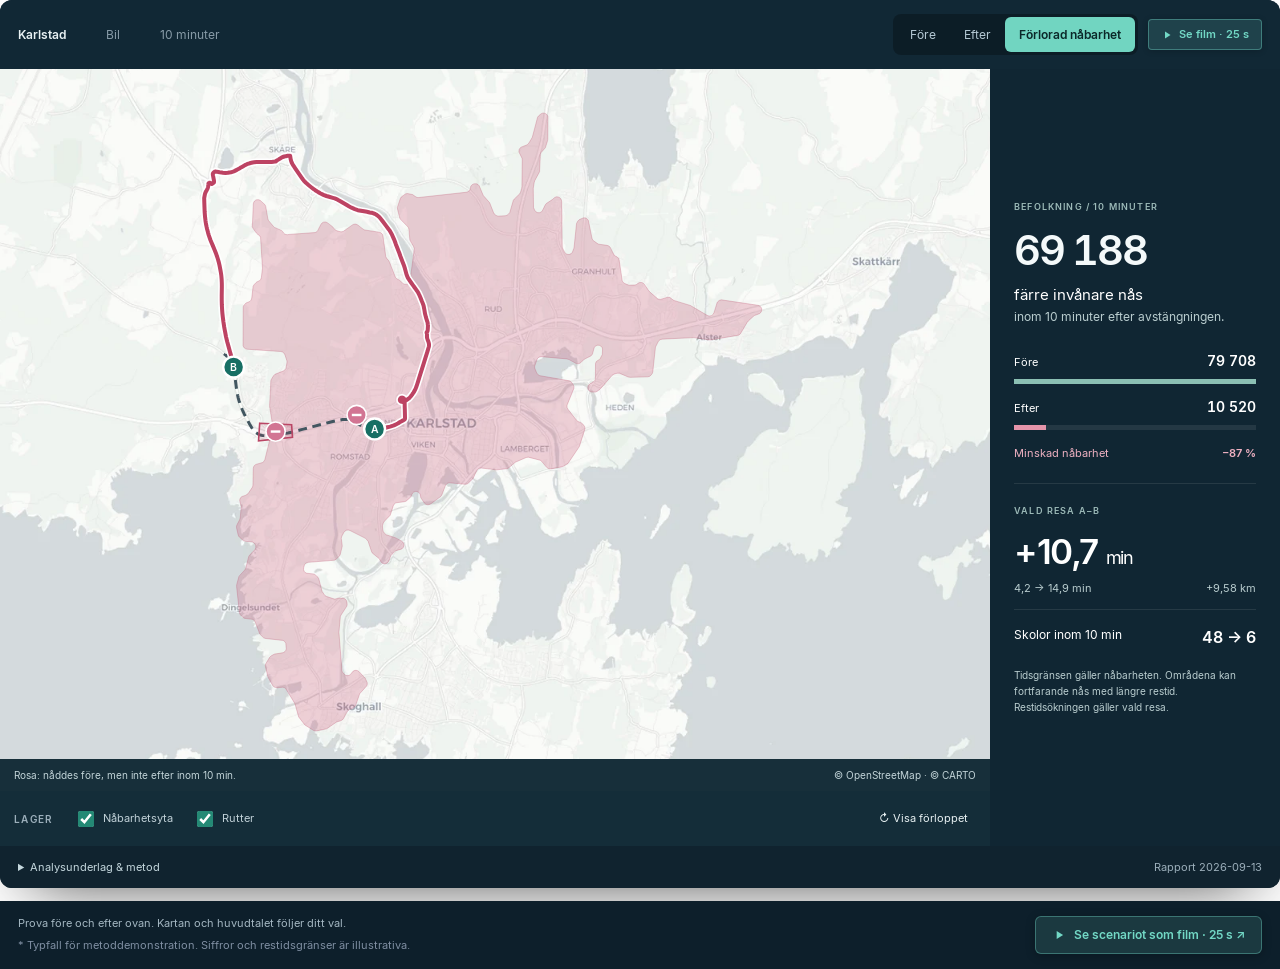
==== crisis.html @ 6694e915 "feat: publish interactive premium site" ====
<!doctype html><html lang="sv"><head><meta charset="utf-8"><meta name="viewport" content="width=device-width,initial-scale=1"><meta name="robots" content="noindex"><title>Karlstad – jämför före och efter</title><link rel="stylesheet" href="style.css"><link rel="stylesheet" href="dark.css"><style>body{margin:0;padding:0;background:transparent}.analysis{box-shadow:0 20px 45px -12px rgba(0,0,0,0.45);border:1px solid rgba(255,255,255,0.08);border-radius:16px;overflow:hidden}.analysis-toolbar{background:#112835;border-bottom:1px solid rgba(255,255,255,0.06)}.film-btn-toolbar{display:inline-flex;align-items:center;gap:6px;background:rgba(114,216,197,.15);border:1px solid rgba(114,216,197,.4);color:#72d8c5;padding:6px 12px;border-radius:4px;font-size:11px;font-weight:600;cursor:pointer;transition:all .2s ease;box-shadow:0 1px 6px rgba(0,0,0,0.2)}.film-btn-toolbar:hover{background:#72d8c5;color:#0b2829;transform:translateY(-1px)}.case-footer{padding:14px 18px;display:flex;justify-content:space-between;align-items:center;flex-wrap:wrap;gap:12px;background:#0d1f2b}.film-action-btn{display:inline-flex;align-items:center;gap:8px;background:rgba(114,216,197,.14);border:1px solid rgba(114,216,197,.38);color:#72d8c5;padding:8px 16px;border-radius:6px;font-size:12px;font-weight:600;cursor:pointer;transition:all .2s ease;box-shadow:0 2px 10px rgba(0,0,0,0.25)}.film-action-btn:hover{background:#72d8c5;color:#0b2829;transform:translateY(-1px)}.disclaimer-note{font-size:11px;color:#94a3b8;opacity:0.85;display:block;margin-top:4px}#film-dialog{width:calc(100% - 20px);max-width:960px;border-radius:10px;padding:20px;border:1px solid rgba(255,255,255,0.15);background:#0d1f2b}.film-header{display:flex;align-items:center;justify-content:space-between;margin-bottom:12px;gap:10px}.film-tabs{display:flex;gap:8px}.film-tab{padding:6px 12px;background:rgba(255,255,255,0.08);border:1px solid rgba(255,255,255,0.12);color:#94a3b8;border-radius:4px;cursor:pointer;font-size:12px;font-weight:600;transition:all .15s ease}.film-tab.active{background:#72d8c5;color:#0b2829;border-color:#72d8c5}@media(max-width:700px){.case-footer p{max-width:none}}</style></head><body><div class="analysis" data-state="diff"><div class="analysis-toolbar"><span class="context"><b>Karlstad</b><span>Bil</span><span>10 minuter</span></span><div style="display:flex;align-items:center;gap:10px;flex-wrap:wrap"><div class="states" role="group" aria-label="Välj scenario"><button data-state="baseline" aria-pressed="false">Före</button><button data-state="crisis" aria-pressed="false">Efter</button><button data-state="diff" aria-pressed="true">Förlorad nåbarhet</button></div><button type="button" class="film-btn-toolbar" id="film-open-toolbar" aria-label="Se scenariot som film"><svg width="12" height="12" viewBox="0 0 24 24" fill="currentColor"><path d="M8 5v14l11-7z"/></svg><span>Se film · 25 s</span></button></div></div>
<div class="analysis-body"><div class="map-column"><div class="map" id="map-container"><svg xmlns="http://www.w3.org/2000/svg" viewBox="170 130 1120 860" role="img" aria-labelledby="maptitle"><title id="maptitle">Karlstad: nåbarhet och omledning vid två avstängningar</title><image href="[data-uri]" x="0" y="0" width="1920" height="1080"/><g class="area area-baseline" fill-rule="evenodd"><path d="M-315.58,601.57 L-316.32,601.19 L-316.71,600.46 L-316.61,599.64 L-316.06,599.01 L-306.23,595.48 L-305.67,595.14 L-305.43,594.86 L-298.61,584.56 L-297.50,576.89 L-297.30,576.34 L-296.89,575.92 L-296.34,575.71 L-268.67,571.26 L-267.91,570.92 L-267.59,570.51 L-267.43,569.95 L-265.20,547.42 L-265.03,546.88 L-264.67,546.46 L-264.18,546.21 L-256.08,543.99 L-247.77,536.39 L-247.45,535.98 L-244.23,526.68 L-244.15,526.15 L-246.35,514.36 L-246.60,513.92 L-254.03,504.82 L-254.61,504.53 L-264.98,501.77 L-265.68,501.33 L-265.95,500.85 L-266.01,500.30 L-265.70,496.72 L-265.55,496.21 L-265.22,495.79 L-264.77,495.52 L-263.98,495.49 L-263.50,495.71 L-262.65,496.37 L-261.88,496.41 L-261.34,496.17 L-257.55,493.56 L-257.05,493.34 L-256.50,493.34 L-255.99,493.55 L-250.72,497.11 L-250.25,497.33 L-239.11,498.40 L-238.56,498.57 L-237.98,499.19 L-232.27,511.17 L-231.80,511.57 L-227.33,514.17 L-226.70,514.24 L-214.88,513.21 L-214.17,512.74 L-211.15,509.24 L-210.84,508.70 L-210.76,508.36 L-206.35,467.77 L-201.98,455.47 L-201.66,455.09 L-198.13,452.13 L-197.65,451.44 L-190.98,433.03 L-190.70,432.56 L-190.25,432.23 L-189.72,432.11 L-189.17,432.20 L-188.71,432.50 L-188.40,432.95 L-185.88,444.85 L-185.97,445.37 L-188.65,452.62 L-188.75,453.28 L-187.45,496.51 L-187.32,497.10 L-186.79,497.71 L-186.22,497.92 L-176.18,499.62 L-175.69,499.80 L-164.52,509.66 L-164.02,509.96 L-163.45,510.05 L-138.93,509.37 L-138.46,509.53 L-126.30,516.31 L-125.63,516.36 L-113.88,514.71 L-113.24,514.49 L-99.20,506.30 L-98.72,505.89 L-98.46,505.31 L-94.67,489.26 L-94.23,488.69 L-88.39,484.29 L-87.83,484.16 L-38.37,482.50 L-37.57,482.26 L-35.90,480.59 L-35.68,480.09 L-34.91,477.22 L-34.88,476.51 L-37.37,470.86 L-37.70,470.38 L-38.12,470.10 L-38.68,469.98 L-62.48,469.08 L-62.98,468.96 L-63.40,468.68 L-68.57,463.60 L-68.86,463.18 L-72.84,446.93 L-73.20,446.22 L-74.79,444.34 L-75.05,444.09 L-75.57,443.84 L-76.14,443.82 L-76.74,444.07 L-78.41,445.21 L-78.88,445.70 L-83.59,460.42 L-84.03,461.07 L-88.29,464.56 L-99.72,467.25 L-100.29,467.26 L-100.81,467.04 L-101.33,466.38 L-109.48,444.49 L-109.87,443.88 L-113.14,440.58 L-113.72,440.20 L-155.58,435.35 L-176.25,430.50 L-177.01,430.69 L-178.94,432.34 L-179.39,432.61 L-180.17,432.65 L-180.65,432.44 L-186.69,428.20 L-186.97,427.77 L-187.08,427.26 L-186.89,426.51 L-186.32,425.98 L-179.61,422.58 L-179.17,422.25 L-178.87,421.77 L-176.55,416.22 L-165.50,403.17 L-164.80,402.73 L-164.24,402.69 L-163.71,402.88 L-163.17,403.51 L-158.29,414.69 L-157.98,415.17 L-157.51,415.49 L-151.83,418.04 L-150.99,418.17 L-113.72,413.87 L-113.14,413.49 L-109.66,409.88 L-107.17,402.59 L-106.93,402.15 L-103.71,399.37 L-103.20,399.10 L-102.63,399.05 L-101.86,399.41 L-99.16,401.93 L-98.84,402.37 L-95.60,415.69 L-95.35,416.24 L-94.90,416.65 L-88.26,420.66 L-62.84,423.67 L-54.56,427.00 L-54.14,427.46 L-51.09,432.90 L-50.70,433.36 L-49.96,433.66 L-49.12,433.47 L-38.36,427.67 L-37.59,427.51 L-37.08,427.65 L-36.51,428.18 L-30.74,437.87 L-30.33,438.20 L-25.54,440.93 L-25.09,441.35 L-22.81,446.90 L-22.71,447.36 L-21.81,469.60 L-21.66,470.21 L-21.48,470.51 L-12.87,481.92 L-12.43,482.33 L-11.87,482.52 L-0.34,484.29 L0.47,484.72 L5.74,490.43 L10.81,504.50 L11.13,505.03 L24.92,515.02 L25.67,515.30 L62.70,511.65 L63.51,511.82 L68.16,515.80 L68.50,516.23 L72.95,531.95 L73.29,532.41 L75.37,534.36 L75.85,534.67 L76.35,534.77 L102.90,530.06 L123.61,522.24 L124.38,522.18 L125.77,522.84 L126.32,522.83 L126.81,522.61 L127.23,522.16 L132.58,513.58 L136.22,482.99 L136.19,482.40 L135.78,481.74 L129.57,477.83 L129.25,477.40 L129.13,476.87 L129.21,476.34 L129.48,475.88 L129.91,475.56 L136.80,472.21 L150.89,458.52 L151.61,458.16 L152.14,458.16 L152.64,458.37 L158.84,462.62 L163.06,470.23 L163.46,470.56 L163.96,470.72 L164.47,470.69 L164.94,470.47 L165.45,469.80 L176.86,440.79 L177.17,440.32 L181.18,436.28 L181.68,435.96 L201.89,432.90 L202.38,432.59 L202.61,432.30 L203.89,430.20 L204.28,423.99 L204.09,423.45 L203.45,422.91 L202.83,422.79 L189.90,422.83 L189.19,422.46 L185.54,418.92 L184.71,418.69 L182.22,418.67 L181.75,418.48 L181.23,417.92 L181.09,417.43 L177.57,380.23 L177.26,379.42 L176.61,378.97 L175.82,378.95 L175.34,379.19 L174.99,379.59 L173.13,384.86 L173.03,385.43 L173.03,393.09 L172.93,393.63 L172.62,394.08 L171.91,394.46 L168.91,394.49 L168.32,394.60 L167.82,394.93 L164.68,398.01 L164.15,398.34 L151.39,399.65 L150.61,399.95 L150.13,400.64 L145.28,414.45 L140.24,420.31 L139.54,420.75 L138.71,420.70 L138.05,420.20 L133.54,413.77 L133.35,413.35 L129.13,377.81 L128.86,377.06 L126.78,373.89 L126.16,373.34 L113.81,370.26 L101.71,373.05 L101.24,373.41 L100.94,374.01 L96.13,391.53 L95.76,392.16 L88.92,396.87 L88.39,397.09 L76.36,396.95 L75.81,396.83 L69.11,392.00 L68.63,391.38 L66.00,377.40 L68.56,363.63 L68.74,363.17 L69.05,362.80 L76.87,356.41 L77.35,355.75 L77.39,354.94 L76.17,349.17 L75.94,348.62 L75.56,348.25 L74.74,348.00 L13.21,347.21 L12.66,347.09 L-3.32,335.64 L-3.66,335.30 L-3.85,334.86 L-8.02,319.10 L-8.31,318.67 L-12.41,314.31 L-13.00,314.06 L-16.91,313.26 L-17.43,313.04 L-17.82,312.63 L-22.91,298.52 L-30.84,290.08 L-31.10,289.69 L-35.10,273.49 L-35.48,272.75 L-37.58,270.43 L-38.39,270.14 L-87.76,266.70 L-88.24,266.58 L-88.64,266.30 L-92.53,262.47 L-92.83,262.04 L-96.82,245.16 L-100.10,241.02 L-100.59,240.62 L-101.13,240.46 L-102.00,240.68 L-105.65,242.85 L-106.11,243.25 L-112.53,256.64 L-112.84,257.06 L-113.28,257.34 L-113.79,257.43 L-114.30,257.33 L-114.91,256.86 L-129.95,236.10 L-130.40,235.80 L-144.81,229.34 L-145.26,229.01 L-145.55,228.53 L-145.58,227.69 L-145.32,227.19 L-141.16,223.78 L-127.31,220.74 L-126.51,220.98 L-126.12,221.37 L-125.92,221.89 L-125.26,225.43 L-124.94,225.91 L-124.18,226.28 L-103.77,225.05 L-102.99,224.79 L-102.10,223.91 L-101.31,223.75 L-100.79,223.90 L-100.37,224.24 L-100.11,224.72 L-99.86,225.83 L-99.52,226.25 L-99.05,226.50 L-82.39,228.37 L-81.92,228.63 L-81.47,229.30 L-79.48,235.76 L-79.06,236.24 L-76.11,238.53 L-75.37,238.84 L-25.45,235.92 L-24.68,236.31 L-19.50,241.40 L-19.22,241.80 L-15.02,257.42 L-14.71,258.03 L-14.44,258.29 L-13.19,259.19 L-12.66,259.33 L-12.11,259.24 L-11.59,258.91 L-5.73,253.33 L-5.48,252.80 L-3.70,245.87 L-3.41,245.46 L-0.32,242.42 L0.48,242.04 L17.43,243.56 L18.06,243.94 L22.59,248.63 L23.07,248.98 L23.58,249.10 L24.81,248.80 L25.35,248.89 L25.82,249.17 L26.51,250.35 L27.11,250.82 L37.41,252.99 L37.87,253.32 L38.23,254.09 L41.29,277.66 L41.15,278.47 L38.29,284.09 L37.73,284.67 L13.55,292.28 L12.82,292.76 L12.54,293.31 L9.98,302.30 L9.92,302.91 L10.11,303.48 L12.51,307.77 L13.11,308.20 L13.66,308.28 L49.57,307.78 L49.93,307.73 L50.46,307.49 L50.84,307.06 L50.98,306.72 L56.19,289.63 L56.46,289.14 L62.96,283.91 L63.44,283.67 L77.08,282.44 L77.90,282.12 L78.38,281.38 L82.70,266.79 L83.10,266.34 L91.51,260.19 L91.94,259.73 L97.06,245.11 L100.54,241.64 L101.24,241.27 L102.02,241.33 L106.00,242.88 L106.62,243.36 L113.40,252.75 L113.67,253.58 L108.34,277.45 L108.04,277.89 L107.59,278.19 L102.63,279.20 L102.19,279.49 L101.89,279.91 L101.76,280.49 L101.15,291.93 L98.46,297.49 L98.44,322.07 L98.52,322.64 L100.87,330.93 L101.30,331.64 L101.99,331.98 L113.34,331.87 L114.04,331.49 L116.23,328.22 L116.84,327.71 L126.44,325.59 L136.06,327.71 L136.66,328.19 L138.82,331.23 L139.56,331.59 L164.79,330.32 L165.39,330.17 L165.83,329.84 L172.24,318.53 L173.92,285.24 L173.83,284.60 L173.31,283.95 L172.72,283.71 L167.12,282.69 L166.67,282.53 L164.79,280.41 L164.52,280.16 L164.00,279.90 L153.82,279.66 L152.74,279.96 L152.17,279.98 L151.64,279.76 L150.93,278.96 L150.42,278.70 L144.84,278.28 L144.30,278.13 L143.86,277.78 L143.60,277.28 L143.55,276.72 L143.74,276.18 L148.01,271.41 L148.46,271.08 L158.56,266.44 L180.76,260.94 L201.28,259.02 L202.08,259.19 L202.65,259.79 L206.80,268.08 L207.24,268.63 L217.32,273.23 L227.16,273.92 L227.70,273.72 L227.99,273.49 L231.44,270.17 L232.16,269.93 L235.01,269.78 L235.70,269.36 L236.06,268.56 L238.24,253.03 L236.96,234.92 L236.51,234.20 L230.17,228.26 L221.91,215.10 L221.71,214.57 L218.88,195.80 L218.55,195.28 L215.25,191.69 L214.81,191.35 L214.29,191.20 L202.72,189.75 L202.23,189.47 L201.90,189.02 L199.88,184.68 L199.34,184.04 L198.80,183.83 L190.37,182.16 L189.78,182.15 L189.29,182.35 L186.80,184.67 L186.33,184.96 L185.79,185.05 L181.46,184.89 L180.87,184.97 L180.24,185.43 L179.95,186.23 L177.09,219.07 L176.93,219.60 L176.59,220.02 L176.11,220.28 L175.57,220.34 L151.87,218.07 L151.36,217.78 L146.93,213.79 L146.62,213.39 L143.76,203.94 L143.70,203.45 L146.19,193.01 L159.43,169.87 L160.02,169.32 L179.63,159.44 L180.01,159.01 L182.64,154.69 L182.85,154.15 L182.84,153.63 L182.62,153.10 L172.63,137.60 L169.27,119.95 L168.87,119.15 L165.09,115.06 L164.40,114.62 L163.89,114.58 L163.34,114.74 L158.61,117.17 L158.13,117.81 L152.07,132.92 L151.71,133.30 L150.99,133.56 L150.47,133.50 L149.95,133.24 L149.62,132.85 L149.44,132.38 L144.71,104.19 L139.76,94.59 L139.38,94.11 L138.90,93.85 L138.35,93.79 L137.76,93.98 L135.26,95.36 L134.67,95.93 L129.75,110.16 L129.40,110.70 L126.94,113.13 L126.27,113.49 L125.75,113.51 L110.29,111.12 L98.83,105.51 L98.41,105.20 L98.14,104.75 L98.05,104.23 L98.16,103.72 L98.46,103.28 L98.89,102.98 L113.40,96.65 L113.87,96.34 L118.83,89.27 L120.31,79.56 L117.99,46.18 L111.18,34.76 L105.91,30.85 L105.55,30.44 L105.35,29.66 L105.62,28.90 L106.02,28.53 L113.45,24.00 L114.02,23.40 L118.83,14.66 L120.31,4.94 L116.40,-99.20 L116.17,-99.96 L114.26,-102.06 L113.50,-102.52 L101.55,-102.89 L101.08,-102.98 L88.54,-110.44 L76.30,-112.23 L75.55,-112.18 L68.34,-109.98 L67.88,-109.61 L63.72,-104.82 L63.11,-104.41 L62.63,-104.34 L51.20,-104.70 L50.70,-104.81 L50.27,-105.10 L45.90,-109.41 L45.61,-109.83 L41.47,-126.46 L38.46,-129.90 L37.98,-130.27 L37.38,-130.42 L0.28,-132.46 L-0.27,-132.28 L-4.54,-129.96 L-5.03,-129.55 L-9.62,-120.38 L-10.12,-119.82 L-10.85,-119.60 L-23.63,-119.42 L-25.06,-118.99 L-25.62,-119.06 L-26.10,-119.35 L-26.44,-119.80 L-31.68,-131.40 L-32.04,-131.77 L-37.24,-135.75 L-37.74,-136.50 L-39.03,-165.43 L-39.34,-166.31 L-39.78,-166.68 L-40.41,-166.84 L-63.98,-168.32 L-64.48,-168.57 L-64.95,-169.24 L-64.96,-170.06 L-64.71,-170.55 L-64.03,-171.01 L-62.77,-171.23 L-53.99,-174.88 L-53.52,-175.17 L-53.11,-175.85 L-50.69,-183.97 L-50.10,-184.55 L-49.28,-184.69 L-33.04,-179.03 L-32.61,-178.63 L-25.54,-168.28 L-24.93,-167.76 L-24.39,-167.62 L-13.61,-166.81 L-13.04,-166.87 L-12.40,-167.28 L-12.11,-167.78 L-6.61,-182.92 L-0.22,-193.70 L0.51,-194.12 L1.08,-194.13 L11.19,-192.11 L11.93,-191.70 L25.11,-177.81 L25.85,-177.56 L29.23,-178.00 L29.96,-177.76 L30.32,-177.39 L35.56,-169.76 L35.95,-169.35 L50.64,-162.68 L56.40,-156.67 L56.76,-155.95 L59.95,-138.07 L60.36,-137.52 L62.52,-135.64 L63.01,-135.46 L63.53,-135.48 L64.27,-135.91 L72.20,-144.01 L72.63,-144.82 L71.88,-161.46 L68.96,-168.74 L68.87,-169.50 L69.05,-169.98 L75.33,-180.60 L75.70,-181.01 L76.47,-181.29 L77.01,-181.21 L80.63,-179.89 L81.27,-179.42 L86.96,-167.92 L87.31,-167.45 L87.75,-167.18 L88.32,-167.08 L99.89,-167.22 L100.51,-167.53 L102.03,-168.76 L102.52,-169.47 L102.53,-170.33 L101.31,-174.73 L101.04,-175.29 L94.84,-180.64 L94.42,-181.26 L91.68,-200.18 L85.82,-217.85 L85.79,-218.66 L86.03,-219.14 L86.68,-219.61 L113.95,-229.15 L118.52,-229.77 L119.06,-229.74 L119.74,-229.33 L122.33,-226.51 L122.84,-226.13 L123.38,-226.01 L123.93,-226.12 L125.28,-226.86 L125.81,-226.87 L126.31,-226.67 L126.70,-226.31 L126.92,-225.83 L128.46,-219.59 L128.68,-219.08 L152.28,-194.68 L152.65,-193.97 L152.47,-169.39 L146.21,-154.97 L143.04,-136.65 L136.22,-125.57 L136.13,-124.95 L136.55,-115.70 L136.68,-115.12 L136.99,-114.69 L137.49,-114.37 L151.16,-108.92 L151.71,-108.80 L152.25,-108.89 L164.09,-112.99 L164.59,-113.07 L201.68,-111.82 L202.41,-111.58 L207.72,-106.39 L208.01,-105.97 L211.93,-89.52 L212.26,-88.83 L214.50,-86.08 L215.19,-85.76 L215.77,-85.78 L226.75,-88.25 L227.30,-88.26 L228.03,-87.88 L233.49,-82.50 L233.78,-82.09 L236.91,-69.70 L237.25,-45.00 L238.94,-41.20 L239.30,-40.69 L239.78,-40.40 L240.60,-40.37 L241.29,-40.81 L243.62,-45.00 L245.64,-59.05 L252.32,-69.73 L252.73,-70.04 L262.47,-74.90 L262.97,-75.62 L264.67,-80.67 L264.95,-81.16 L265.40,-81.49 L265.94,-81.62 L266.75,-81.40 L269.61,-78.58 L269.82,-78.01 L274.36,-44.89 L274.12,4.47 L274.19,5.02 L275.35,9.37 L275.56,9.85 L283.48,18.06 L283.75,18.46 L286.52,29.35 L286.37,30.08 L282.33,38.05 L281.14,54.47 L284.89,65.86 L290.32,71.22 L291.07,71.64 L302.80,74.48 L303.40,74.51 L311.23,71.76 L311.89,71.30 L312.16,70.80 L315.61,60.49 L315.88,60.02 L316.31,59.69 L316.83,59.54 L341.51,57.87 L342.14,57.70 L342.74,57.08 L342.89,56.45 L343.06,51.40 L342.95,50.75 L342.57,50.22 L334.88,42.86 L334.57,42.43 L331.59,29.77 L331.70,4.92 L334.84,-7.53 L335.13,-7.95 L340.73,-13.45 L341.21,-13.76 L341.77,-13.85 L353.20,-13.28 L353.68,-13.44 L354.07,-13.75 L355.59,-16.32 L355.68,-16.84 L356.81,-69.57 L356.72,-70.14 L353.75,-79.19 L348.79,-84.14 L348.44,-84.73 L334.53,-131.27 L331.69,-150.59 L331.38,-151.11 L323.91,-159.55 L323.67,-159.94 L319.71,-176.93 L315.87,-182.00 L301.18,-189.78 L300.82,-190.24 L298.87,-194.28 L296.44,-230.38 L293.38,-242.95 L293.35,-243.49 L293.53,-244.00 L294.13,-244.54 L302.91,-248.78 L303.41,-248.91 L316.47,-247.44 L316.97,-247.29 L317.38,-246.95 L317.70,-246.23 L321.15,-218.92 L324.23,-210.91 L324.73,-210.44 L328.54,-208.12 L353.79,-202.86 L377.82,-208.64 L378.33,-208.66 L378.82,-208.50 L379.36,-207.96 L381.92,-200.49 L381.99,-200.02 L380.37,-191.33 L379.33,-189.28 L378.73,-188.67 L366.98,-185.42 L366.29,-185.03 L361.83,-178.49 L360.09,-169.55 L360.28,-168.87 L369.71,-151.28 L373.99,-134.73 L375.78,-95.16 L376.00,-94.37 L377.98,-90.96 L378.65,-90.53 L379.44,-90.53 L379.91,-90.78 L380.29,-91.25 L382.05,-94.44 L382.25,-95.07 L386.49,-129.25 L386.70,-129.83 L391.34,-134.44 L391.87,-134.77 L404.04,-136.09 L404.71,-136.52 L406.96,-138.98 L407.17,-139.50 L410.79,-156.32 L410.95,-156.74 L416.97,-166.87 L429.55,-174.95 L435.15,-182.71 L435.40,-183.24 L442.15,-206.33 L442.71,-206.91 L446.57,-209.06 L447.21,-209.71 L449.59,-219.16 L448.16,-230.92 L442.02,-242.38 L441.81,-242.69 L441.33,-243.05 L439.80,-243.45 L439.36,-243.75 L438.98,-244.46 L439.06,-245.26 L439.56,-245.88 L459.37,-259.67 L459.70,-260.18 L465.05,-273.48 L465.48,-273.88 L474.57,-279.50 L474.92,-280.01 L477.96,-286.71 L478.51,-287.33 L479.04,-287.51 L479.59,-287.48 L480.09,-287.23 L480.45,-286.80 L480.62,-286.27 L482.24,-270.24 L482.10,-269.48 L481.57,-268.91 L481.09,-268.73 L469.88,-266.77 L469.31,-266.56 L468.91,-266.18 L468.66,-265.34 L468.29,-243.04 L468.17,-242.50 L467.86,-242.06 L465.49,-239.75 L465.04,-239.46 L464.51,-239.36 L458.30,-239.35 L457.60,-238.98 L457.21,-238.29 L456.07,-192.05 L451.05,-176.88 L450.46,-145.34 L450.36,-144.85 L450.10,-144.42 L449.69,-144.12 L439.40,-139.00 L433.81,-138.69 L432.97,-138.39 L432.60,-137.97 L432.42,-137.37 L430.42,-119.22 L430.28,-118.73 L429.75,-118.17 L429.27,-118.00 L419.76,-116.40 L419.22,-116.21 L418.70,-115.67 L418.54,-115.12 L416.96,-102.20 L416.58,-101.59 L414.61,-99.69 L414.36,-99.13 L410.53,-82.66 L410.24,-82.24 L402.30,-74.13 L402.08,-73.61 L398.13,-57.32 L397.85,-56.90 L390.19,-49.25 L389.77,-48.51 L389.12,-20.42 L389.19,-19.83 L398.59,15.40 L398.80,15.88 L403.91,21.24 L404.59,21.66 L419.71,23.12 L420.18,23.25 L420.58,23.54 L426.45,29.78 L439.46,54.53 L446.40,71.05 L448.77,114.98 L448.92,115.59 L449.26,116.03 L449.81,116.33 L466.70,121.63 L467.20,121.92 L467.64,122.66 L472.22,143.52 L472.43,144.04 L473.03,144.56 L491.05,153.45 L491.49,153.80 L491.76,154.30 L491.81,154.86 L489.10,178.88 L490.36,228.07 L490.51,228.74 L491.94,231.86 L492.36,232.24 L492.89,232.42 L493.45,232.37 L493.95,232.11 L496.59,228.84 L496.79,228.53 L496.94,227.88 L498.33,178.89 L495.49,154.79 L495.81,154.02 L496.24,153.67 L503.05,151.72 L503.63,151.42 L504.09,150.68 L505.06,111.41 L505.18,110.89 L505.70,110.27 L506.20,110.07 L506.74,110.08 L507.44,110.46 L507.82,111.17 L511.35,128.90 L511.24,154.10 L513.27,163.63 L520.10,177.84 L520.23,178.40 L520.01,179.21 L518.28,180.99 L517.87,181.67 L513.85,195.08 L513.21,203.45 L515.82,256.25 L515.96,256.83 L516.26,257.25 L517.01,257.63 L529.83,260.15 L530.43,260.16 L531.19,259.73 L541.16,249.77 L541.94,249.54 L544.82,249.57 L545.56,249.99 L555.86,261.39 L559.42,269.94 L559.79,270.49 L560.37,270.83 L568.08,273.36 L568.64,273.45 L576.91,271.48 L577.46,271.23 L577.97,270.55 L580.78,263.29 L581.09,262.80 L581.87,262.41 L631.22,265.59 L631.77,265.53 L636.22,263.27 L636.69,262.90 L643.35,251.22 L643.69,250.82 L644.41,250.53 L644.93,250.56 L645.59,250.97 L656.17,262.50 L656.87,262.94 L657.62,262.93 L660.50,261.52 L661.04,261.08 L668.00,246.09 L668.55,245.47 L669.08,245.29 L669.64,245.33 L670.14,245.59 L670.60,246.28 L676.08,265.12 L676.38,265.54 L681.82,271.00 L682.10,271.22 L682.70,271.45 L694.57,273.47 L709.28,272.41 L710.05,272.57 L710.46,272.91 L710.71,273.38 L715.24,287.66 L723.36,296.44 L728.51,310.37 L728.83,310.90 L732.26,313.39 L732.97,313.67 L745.04,312.84 L745.76,312.38 L748.29,309.60 L748.69,308.87 L752.88,293.07 L753.19,292.65 L761.40,285.14 L761.65,284.63 L763.56,277.81 L764.03,241.43 L763.80,240.87 L756.86,230.08 L756.66,229.59 L756.74,228.80 L757.03,228.36 L757.71,227.97 L769.97,225.11 L770.53,224.86 L770.94,224.41 L776.54,215.29 L783.15,189.17 L783.63,188.60 L786.98,187.10 L787.65,186.55 L794.47,176.83 L794.77,176.06 L795.09,173.70 L795.25,173.20 L795.82,172.65 L796.33,172.50 L796.85,172.55 L797.52,172.97 L797.78,173.43 L799.03,177.06 L799.10,177.61 L798.95,178.15 L798.37,178.74 L797.01,179.02 L796.50,179.31 L796.16,179.77 L796.03,180.41 L795.81,218.43 L792.93,228.28 L792.64,228.68 L786.85,234.17 L786.41,234.92 L785.73,258.07 L785.57,258.50 L779.10,269.93 L777.69,277.90 L777.81,302.63 L777.89,303.20 L779.82,309.70 L782.48,312.60 L783.17,313.03 L783.92,313.03 L786.98,311.53 L787.41,311.21 L787.71,310.75 L793.25,298.01 L793.66,297.63 L802.77,291.95 L803.10,291.55 L807.05,284.58 L807.42,284.16 L807.93,283.92 L808.50,283.90 L809.03,284.11 L809.42,284.51 L812.99,293.66 L813.09,294.15 L813.79,352.57 L816.67,361.38 L820.07,365.03 L820.84,365.48 L821.40,365.48 L821.92,365.26 L825.58,361.37 L828.53,352.81 L831.26,323.17 L831.41,322.65 L833.48,318.67 L833.83,318.23 L834.32,317.97 L840.35,316.15 L840.77,315.85 L844.64,312.01 L845.15,311.80 L845.71,311.81 L846.42,312.22 L846.78,312.97 L851.02,342.59 L851.24,343.20 L851.69,343.66 L858.68,348.34 L859.14,348.56 L872.17,349.86 L872.73,350.04 L873.31,350.69 L878.60,362.77 L878.95,363.13 L879.40,363.34 L883.39,363.67 L883.88,363.92 L884.23,364.35 L884.40,364.87 L887.54,394.77 L887.73,395.39 L888.12,395.82 L888.43,396.00 L896.92,399.71 L906.97,399.20 L907.56,399.05 L908.16,398.50 L909.27,395.37 L909.81,394.67 L910.36,394.45 L912.86,394.05 L913.66,394.15 L914.26,394.68 L922.01,407.01 L922.39,407.45 L934.36,418.06 L935.10,418.26 L935.67,418.13 L946.50,413.51 L947.36,413.43 L948.09,413.87 L951.60,417.87 L952.06,418.24 L972.84,424.32 L997.08,438.76 L997.66,438.97 L998.21,438.93 L998.75,438.65 L1002.01,436.14 L1002.43,435.65 L1007.04,420.25 L1007.39,419.82 L1010.12,417.59 L1010.90,417.28 L1077.78,426.22 L1078.51,426.54 L1078.84,426.96 L1078.98,427.47 L1078.83,428.25 L1078.49,428.66 L1078.03,428.92 L1053.83,436.72 L1053.18,437.10 L1044.89,444.78 L1036.17,460.93 L1035.85,461.33 L1035.42,461.58 L997.95,467.93 L978.54,464.74 L935.42,466.69 L934.85,466.82 L934.37,467.16 L931.79,469.84 L931.48,470.29 L929.88,476.51 L926.46,509.62 L926.10,510.24 L922.36,513.87 L921.61,514.10 L896.92,514.38 L884.80,508.76 L884.27,508.61 L883.72,508.67 L876.98,510.57 L876.44,510.84 L876.05,511.30 L871.77,518.71 L871.10,519.13 L868.89,519.75 L868.32,520.04 L860.50,529.64 L856.01,532.73 L855.55,532.94 L855.04,532.96 L850.50,532.36 L849.69,532.46 L849.28,532.74 L848.96,533.21 L847.51,536.36 L847.13,536.73 L846.64,536.92 L845.86,536.85 L845.42,536.57 L845.11,536.14 L841.04,527.34 L840.93,526.53 L841.13,526.01 L841.52,525.61 L849.22,520.36 L849.82,520.13 L854.54,519.44 L855.03,519.15 L855.35,518.68 L855.46,518.04 L855.05,495.42 L855.42,494.69 L856.14,494.30 L856.69,494.30 L857.79,494.74 L858.43,494.87 L858.99,494.74 L859.45,494.39 L863.74,486.66 L863.95,485.91 L864.40,476.95 L864.34,476.38 L862.48,470.03 L862.11,469.56 L859.92,467.66 L859.14,467.29 L858.35,467.42 L855.76,469.37 L855.26,469.99 L852.30,476.67 L851.64,486.04 L851.31,486.85 L850.84,487.21 L841.40,491.66 L834.54,498.68 L833.84,499.07 L833.30,499.08 L832.80,498.88 L821.11,491.45 L784.41,487.90 L783.56,488.06 L783.15,488.39 L782.87,488.91 L778.94,500.91 L778.85,501.46 L778.98,502.00 L782.91,511.36 L783.25,511.89 L784.06,512.27 L824.57,518.83 L825.24,519.38 L829.37,525.88 L829.47,526.43 L829.34,526.96 L818.79,550.25 L818.65,550.79 L818.71,551.29 L818.98,551.79 L833.35,570.09 L834.12,570.41 L834.75,570.33 L836.39,569.80 L836.90,569.83 L837.37,570.04 L842.57,575.27 L842.86,575.69 L842.96,576.43 L835.21,600.49 L821.10,621.74 L815.04,625.44 L796.73,629.14 L796.21,629.14 L795.72,628.96 L795.34,628.60 L787.57,618.07 L787.05,617.61 L770.76,613.38 L770.09,613.52 L755.21,620.04 L746.92,627.63 L746.16,627.99 L732.53,629.74 L709.17,626.73 L708.58,626.76 L707.91,627.16 L707.61,627.67 L702.62,640.81 L695.30,647.74 L694.89,648.01 L694.16,648.10 L670.74,644.94 L670.14,644.97 L669.66,645.20 L669.15,645.90 L663.31,662.11 L663.03,662.57 L645.55,675.65 L644.83,675.92 L644.07,675.77 L643.52,675.23 L637.20,664.24 L634.47,625.87 L634.22,625.12 L632.75,622.87 L632.09,622.48 L631.32,622.50 L630.87,622.75 L630.50,623.20 L629.45,625.09 L629.23,625.89 L628.67,650.11 L625.67,663.09 L625.33,663.55 L619.38,668.85 L618.87,669.13 L605.10,670.39 L604.27,670.72 L603.80,671.47 L599.57,686.26 L599.29,686.65 L591.16,694.64 L589.42,699.44 L589.35,700.24 L590.39,706.35 L590.66,706.82 L593.70,710.47 L594.25,710.75 L606.54,714.43 L618.87,721.41 L619.22,721.91 L620.17,724.31 L620.15,724.90 L619.34,726.57 L619.04,726.96 L618.62,727.23 L606.90,729.70 L606.57,729.81 L606.06,730.18 L599.97,736.72 L595.52,750.29 L595.08,750.94 L594.35,751.24 L593.82,751.19 L590.39,749.44 L590.02,748.96 L586.05,740.48 L585.76,740.05 L576.83,733.45 L576.54,732.94 L571.94,718.50 L571.55,717.83 L568.72,714.87 L568.24,714.51 L544.62,702.74 L544.02,702.57 L543.22,702.78 L542.64,703.47 L538.06,714.11 L538.05,714.72 L539.79,724.61 L536.85,736.26 L536.48,736.91 L530.99,742.29 L530.58,742.57 L530.10,742.68 L493.80,744.77 L492.94,745.09 L492.45,745.88 L490.36,753.72 L490.32,754.34 L490.54,754.93 L492.32,757.87 L492.94,758.46 L493.52,758.60 L505.09,759.40 L505.73,759.75 L510.09,764.04 L510.47,764.71 L514.42,781.21 L517.69,786.35 L518.17,786.83 L530.36,791.04 L531.18,790.91 L535.00,789.18 L535.49,789.06 L536.23,789.22 L538.17,790.71 L539.00,790.85 L539.53,790.66 L540.07,790.02 L541.51,782.96 L541.73,782.45 L542.38,781.93 L542.93,781.85 L543.71,782.13 L544.08,782.55 L544.25,783.08 L545.96,798.42 L545.93,798.91 L545.72,799.37 L537.41,811.42 L537.18,811.91 L535.38,832.85 L539.14,881.19 L539.36,881.67 L542.84,886.85 L543.49,887.22 L544.31,887.19 L548.99,885.71 L549.59,885.37 L555.09,877.24 L555.82,876.86 L556.63,876.95 L557.08,877.27 L568.50,889.39 L571.95,897.10 L572.07,897.65 L571.95,898.21 L571.63,898.68 L561.52,908.15 L561.19,908.57 L556.08,924.79 L555.85,925.23 L555.27,925.67 L547.08,928.96 L546.60,929.25 L546.26,929.71 L540.58,941.16 L540.21,941.62 L539.69,941.89 L532.56,943.77 L520.49,952.42 L505.92,955.49 L505.38,955.50 L504.88,955.30 L492.78,947.50 L485.31,937.85 L485.07,937.36 L480.92,921.59 L480.69,921.04 L467.85,899.80 L467.22,899.40 L466.41,899.39 L455.88,902.10 L455.36,902.13 L454.87,901.97 L454.32,901.42 L447.11,888.15 L443.13,873.81 L443.09,873.25 L443.27,872.73 L449.14,862.73 L449.63,862.24 L454.85,859.18 L466.75,857.82 L467.12,857.74 L467.63,857.43 L469.84,854.16 L470.09,853.54 L469.59,844.95 L469.35,844.20 L467.64,842.41 L466.89,842.14 L442.70,839.92 L442.10,839.72 L436.98,834.74 L436.70,834.35 L432.36,818.83 L432.00,818.16 L430.02,815.88 L429.52,815.49 L428.91,815.35 L417.48,814.90 L416.99,814.79 L416.56,814.50 L411.88,809.91 L411.52,809.30 L407.73,774.41 L407.77,773.92 L410.78,762.22 L411.05,761.82 L418.79,753.95 L419.11,753.48 L423.12,736.89 L423.42,736.47 L431.43,728.55 L431.66,728.04 L432.38,725.21 L432.42,724.62 L432.24,724.07 L429.99,719.99 L429.34,719.36 L428.73,719.21 L417.13,718.69 L416.58,718.39 L410.65,713.13 L410.31,712.67 L407.44,700.35 L407.42,699.84 L407.58,699.36 L412.30,690.77 L413.92,675.40 L413.85,674.70 L410.38,663.83 L410.13,663.34 L404.89,658.68 L404.40,658.38 L403.56,658.34 L400.43,659.00 L399.63,658.77 L399.24,658.38 L394.00,650.36 L393.90,649.84 L393.83,625.64 L393.52,625.03 L387.94,618.00 L387.28,617.68 L384.15,617.62 L383.65,617.41 L383.27,617.03 L383.04,616.26 L383.01,608.49 L379.44,598.93 L379.09,598.37 L378.61,598.06 L377.96,597.96 L366.65,598.61 L366.05,598.76 L365.62,599.10 L365.27,599.92 L363.29,618.06 L363.01,618.76 L362.63,619.10 L362.15,619.28 L341.05,622.97 L340.23,623.39 L339.83,624.23 L337.33,641.21 L337.14,641.74 L336.76,642.15 L336.24,642.37 L333.17,642.40 L332.58,642.51 L332.08,642.84 L328.93,645.93 L328.49,646.23 L327.97,646.33 L252.52,647.05 L251.94,647.16 L251.50,647.45 L251.20,647.88 L251.08,648.46 L250.92,653.23 L251.02,653.85 L251.36,654.37 L258.96,662.12 L259.22,662.50 L265.33,684.20 L265.88,684.79 L277.89,692.52 L278.18,692.91 L281.39,699.21 L281.54,699.70 L281.41,700.45 L273.85,716.11 L269.49,732.12 L269.28,732.56 L265.63,736.17 L265.26,736.43 L252.75,740.00 L240.51,737.44 L239.83,737.07 L235.81,733.09 L230.42,720.24 L229.87,719.55 L229.30,719.33 L215.27,716.74 L214.55,716.36 L209.40,711.31 L209.12,710.92 L204.74,695.57 L204.30,694.84 L202.32,693.02 L201.68,692.81 L151.58,687.78 L126.95,680.55 L126.50,680.33 L126.16,679.96 L125.22,678.46 L125.01,677.72 L126.29,670.55 L126.63,669.86 L127.05,669.55 L151.40,663.03 L151.96,662.77 L156.20,659.77 L156.64,659.32 L170.61,638.41 L171.08,637.98 L176.98,634.65 L189.00,634.12 L189.55,634.21 L190.02,634.51 L194.82,639.22 L195.10,639.61 L199.61,655.20 L200.08,655.72 L201.15,656.34 L201.92,656.31 L202.37,656.06 L202.82,655.36 L208.48,637.69 L216.44,629.58 L216.78,629.09 L220.35,612.15 L220.68,611.51 L227.38,606.29 L227.94,606.15 L239.98,605.68 L240.49,605.47 L246.60,601.59 L247.18,600.95 L247.28,600.17 L247.10,599.66 L243.33,595.47 L243.00,594.78 L242.95,581.48 L240.44,573.43 L240.13,572.86 L239.39,572.43 L152.41,571.94 L151.67,572.35 L151.35,572.90 L147.13,584.76 L147.03,585.34 L147.03,590.11 L146.80,590.88 L146.42,591.27 L145.92,591.48 L144.04,591.54 L143.55,591.74 L139.50,595.67 L139.03,595.98 L138.48,596.07 L126.80,595.65 L126.35,595.56 L114.33,588.47 L113.80,588.26 L113.22,588.28 L97.56,591.63 L97.04,591.84 L96.67,592.18 L96.43,592.70 L89.49,618.05 L89.05,618.74 L88.57,619.01 L88.02,619.06 L87.49,618.90 L86.92,618.32 L83.34,611.40 L83.19,610.88 L82.33,600.97 L82.64,600.23 L85.79,596.36 L86.10,595.75 L86.56,576.25 L86.42,575.53 L81.90,564.88 L81.38,564.22 L76.39,560.48 L75.65,560.18 L58.91,561.47 L58.11,561.29 L57.55,560.68 L51.06,547.19 L50.73,546.72 L50.05,546.37 L0.58,545.80 L0.03,545.68 L-6.72,540.82 L-7.13,540.35 L-12.20,521.90 L-12.61,521.19 L-13.04,520.92 L-13.60,520.81 L-24.02,520.66 L-24.39,520.69 L-24.92,520.93 L-25.31,521.36 L-25.46,521.69 L-31.14,539.30 L-39.45,547.70 L-45.14,561.73 L-50.30,568.69 L-57.85,575.33 L-58.32,576.08 L-58.35,576.69 L-56.68,588.11 L-56.43,588.58 L-48.09,599.59 L-47.85,600.07 L-47.82,600.60 L-48.14,601.33 L-48.96,601.99 L-49.71,602.14 L-50.21,602.01 L-51.12,601.23 L-51.62,601.05 L-62.39,601.52 L-65.88,600.72 L-66.50,600.16 L-70.82,592.77 L-71.23,592.30 L-71.74,592.06 L-87.73,591.69 L-88.39,591.81 L-91.20,593.80 L-91.64,594.27 L-93.52,599.94 L-93.80,600.42 L-94.50,600.86 L-99.39,602.12 L-100.00,602.72 L-100.17,603.34 L-100.82,613.36 L-100.96,613.87 L-101.27,614.30 L-101.73,614.57 L-102.26,614.66 L-113.38,614.29 L-113.96,614.52 L-117.36,616.73 L-117.76,617.09 L-118.00,617.58 L-122.60,632.51 L-125.85,635.84 L-126.34,636.16 L-151.23,640.04 L-163.28,638.44 L-163.90,638.01 L-164.21,637.32 L-166.75,620.45 L-166.74,619.96 L-164.97,615.61 L-164.57,615.22 L-164.06,615.02 L-163.24,615.11 L-162.79,615.44 L-161.00,618.27 L-160.56,618.59 L-160.04,618.72 L-139.38,615.71 L-138.85,615.53 L-138.42,615.17 L-134.10,609.95 L-130.31,593.11 L-129.93,592.42 L-126.50,589.05 L-126.00,588.74 L-114.12,587.17 L-113.59,587.01 L-113.15,586.65 L-110.21,583.28 L-109.83,582.54 L-105.95,566.13 L-105.64,565.69 L-97.41,557.99 L-94.59,551.67 L-94.65,550.86 L-94.98,550.35 L-100.47,544.66 L-101.21,544.23 L-125.59,543.53 L-126.14,543.61 L-126.62,543.89 L-135.35,551.10 L-138.51,557.23 L-139.14,557.85 L-163.60,563.88 L-164.14,564.12 L-167.95,568.19 L-170.41,575.67 L-173.20,600.32 L-173.32,600.76 L-174.62,602.66 L-175.22,603.15 L-175.98,603.24 L-177.38,602.79 L-177.97,602.84 L-185.71,607.16 L-186.45,607.21 L-191.30,606.17 L-191.80,605.95 L-192.31,605.31 L-194.05,600.67 L-195.86,551.33 L-198.04,543.56 L-198.34,543.14 L-201.02,540.39 L-201.49,540.06 L-201.98,539.93 L-202.48,540.00 L-202.98,540.28 L-205.71,542.49 L-206.14,543.02 L-209.97,559.99 L-210.22,560.40 L-214.14,564.71 L-214.64,565.06 L-215.24,565.16 L-226.42,564.59 L-226.97,564.45 L-227.58,563.85 L-230.39,558.51 L-230.78,558.02 L-231.34,557.74 L-239.56,555.41 L-240.13,555.35 L-249.58,555.89 L-250.11,556.01 L-258.99,561.80 L-259.52,562.40 L-264.86,581.74 L-265.10,582.22 L-265.50,582.58 L-266.01,582.75 L-273.68,583.84 L-283.18,589.63 L-283.53,590.16 L-289.93,604.93 L-290.43,605.53 L-290.92,605.74 L-291.44,605.75 L-315.58,601.57 Z "/></g><g class="area area-crisis" fill-rule="evenodd"><path d="M-315.58,601.57 L-316.32,601.19 L-316.71,600.46 L-316.61,599.64 L-316.06,599.01 L-306.23,595.48 L-305.67,595.14 L-305.43,594.86 L-298.61,584.56 L-297.50,576.89 L-297.30,576.34 L-296.89,575.92 L-296.34,575.71 L-268.67,571.26 L-267.91,570.92 L-267.59,570.51 L-267.43,569.95 L-265.20,547.42 L-265.03,546.88 L-264.67,546.46 L-264.18,546.21 L-256.08,543.99 L-247.77,536.39 L-247.45,535.98 L-244.23,526.68 L-244.15,526.15 L-246.35,514.36 L-246.60,513.92 L-254.03,504.82 L-254.61,504.53 L-264.98,501.77 L-265.68,501.33 L-265.95,500.85 L-266.01,500.30 L-265.70,496.72 L-265.55,496.21 L-265.22,495.79 L-264.77,495.52 L-263.98,495.49 L-263.50,495.71 L-262.65,496.37 L-261.88,496.41 L-261.34,496.17 L-257.55,493.56 L-257.05,493.34 L-256.50,493.34 L-255.99,493.55 L-250.72,497.11 L-250.25,497.33 L-239.11,498.40 L-238.56,498.57 L-237.98,499.19 L-232.27,511.17 L-231.80,511.57 L-227.33,514.17 L-226.70,514.24 L-214.88,513.21 L-214.17,512.74 L-211.15,509.24 L-210.84,508.70 L-210.76,508.36 L-206.35,467.77 L-201.98,455.47 L-201.66,455.09 L-198.13,452.13 L-197.65,451.44 L-190.98,433.03 L-190.70,432.56 L-190.25,432.23 L-189.72,432.11 L-189.17,432.20 L-188.71,432.50 L-188.40,432.95 L-185.88,444.85 L-185.97,445.37 L-188.65,452.62 L-188.75,453.28 L-187.45,496.51 L-187.32,497.10 L-186.79,497.71 L-186.22,497.92 L-176.18,499.62 L-175.69,499.80 L-164.52,509.66 L-164.02,509.96 L-163.45,510.05 L-138.93,509.37 L-138.46,509.53 L-126.30,516.31 L-125.63,516.36 L-113.88,514.71 L-113.24,514.49 L-99.20,506.30 L-98.72,505.89 L-98.46,505.31 L-94.67,489.26 L-94.23,488.69 L-88.39,484.29 L-87.83,484.16 L-38.37,482.50 L-37.57,482.26 L-35.90,480.59 L-35.68,480.09 L-34.91,477.22 L-34.88,476.51 L-37.37,470.86 L-37.70,470.38 L-38.12,470.10 L-38.68,469.98 L-62.48,469.08 L-62.98,468.96 L-63.40,468.68 L-68.57,463.60 L-68.86,463.18 L-72.84,446.93 L-73.20,446.22 L-74.79,444.34 L-75.05,444.09 L-75.57,443.84 L-76.14,443.82 L-76.74,444.07 L-78.41,445.21 L-78.88,445.70 L-83.59,460.42 L-84.03,461.07 L-88.29,464.56 L-99.72,467.25 L-100.29,467.26 L-100.81,467.04 L-101.33,466.38 L-109.48,444.49 L-109.87,443.88 L-113.14,440.58 L-113.72,440.20 L-155.58,435.35 L-176.25,430.50 L-177.01,430.69 L-178.94,432.34 L-179.39,432.61 L-180.17,432.65 L-180.65,432.44 L-186.69,428.20 L-186.97,427.77 L-187.08,427.26 L-186.89,426.51 L-186.32,425.98 L-179.61,422.58 L-179.17,422.25 L-178.87,421.77 L-176.55,416.22 L-165.50,403.17 L-164.80,402.73 L-164.24,402.69 L-163.71,402.88 L-163.17,403.51 L-158.29,414.69 L-157.98,415.17 L-157.51,415.49 L-151.83,418.04 L-150.99,418.17 L-113.72,413.87 L-113.14,413.49 L-109.66,409.88 L-107.17,402.59 L-106.93,402.15 L-103.71,399.37 L-103.20,399.10 L-102.63,399.05 L-101.86,399.41 L-99.16,401.93 L-98.84,402.37 L-95.60,415.69 L-95.35,416.24 L-94.90,416.65 L-88.26,420.66 L-62.84,423.67 L-54.56,427.00 L-54.14,427.46 L-51.09,432.90 L-50.70,433.36 L-49.96,433.66 L-49.12,433.47 L-38.36,427.67 L-37.59,427.51 L-37.08,427.65 L-36.51,428.18 L-30.74,437.87 L-30.33,438.20 L-25.54,440.93 L-25.09,441.35 L-22.81,446.90 L-22.71,447.36 L-21.81,469.60 L-21.66,470.21 L-21.48,470.51 L-12.87,481.92 L-12.43,482.33 L-11.87,482.52 L-0.34,484.29 L0.47,484.72 L5.74,490.43 L10.81,504.50 L11.13,505.03 L24.92,515.02 L25.67,515.30 L62.70,511.65 L63.51,511.82 L68.16,515.80 L68.50,516.23 L72.95,531.95 L73.29,532.41 L75.37,534.36 L75.85,534.67 L76.35,534.77 L102.90,530.06 L123.61,522.24 L124.38,522.18 L125.77,522.84 L126.32,522.83 L126.81,522.61 L127.23,522.16 L132.58,513.58 L136.22,482.99 L136.19,482.40 L135.78,481.74 L129.57,477.83 L129.25,477.40 L129.13,476.87 L129.21,476.34 L129.48,475.88 L129.91,475.56 L136.80,472.21 L150.89,458.52 L151.61,458.16 L152.14,458.16 L152.64,458.37 L158.84,462.62 L163.06,470.23 L163.46,470.56 L163.96,470.72 L164.47,470.69 L164.94,470.47 L165.45,469.80 L176.86,440.79 L177.17,440.32 L181.18,436.28 L181.68,435.96 L201.89,432.90 L202.38,432.59 L202.61,432.30 L203.89,430.20 L204.28,423.99 L204.09,423.45 L203.45,422.91 L202.83,422.79 L189.90,422.83 L189.19,422.46 L185.54,418.92 L184.71,418.69 L182.22,418.67 L181.75,418.48 L181.23,417.92 L181.09,417.43 L177.57,380.23 L177.26,379.42 L176.61,378.97 L175.82,378.95 L175.34,379.19 L174.99,379.59 L173.13,384.86 L173.03,385.43 L173.03,393.09 L172.93,393.63 L172.62,394.08 L171.91,394.46 L168.91,394.49 L168.32,394.60 L167.82,394.93 L164.68,398.01 L164.15,398.34 L151.39,399.65 L150.61,399.95 L150.13,400.64 L145.28,414.45 L140.24,420.31 L139.54,420.75 L138.71,420.70 L138.05,420.20 L133.54,413.77 L133.35,413.35 L129.13,377.81 L128.86,377.06 L126.78,373.89 L126.16,373.34 L113.81,370.26 L101.71,373.05 L101.24,373.41 L100.94,374.01 L96.13,391.53 L95.76,392.16 L88.92,396.87 L88.39,397.09 L76.36,396.95 L75.81,396.83 L69.11,392.00 L68.63,391.38 L66.00,377.40 L68.56,363.63 L68.74,363.17 L69.05,362.80 L76.87,356.41 L77.35,355.75 L77.39,354.94 L76.17,349.17 L75.94,348.62 L75.56,348.25 L74.74,348.00 L13.21,347.21 L12.66,347.09 L-3.32,335.64 L-3.66,335.30 L-3.85,334.86 L-8.02,319.10 L-8.31,318.67 L-12.41,314.31 L-13.00,314.06 L-16.91,313.26 L-17.43,313.04 L-17.82,312.63 L-22.91,298.52 L-30.84,290.08 L-31.10,289.69 L-35.10,273.49 L-35.48,272.75 L-37.58,270.43 L-38.39,270.14 L-87.76,266.70 L-88.24,266.58 L-88.64,266.30 L-92.53,262.47 L-92.83,262.04 L-96.82,245.16 L-100.10,241.02 L-100.59,240.62 L-101.13,240.46 L-102.00,240.68 L-105.65,242.85 L-106.11,243.25 L-112.53,256.64 L-112.84,257.06 L-113.28,257.34 L-113.79,257.43 L-114.30,257.33 L-114.91,256.86 L-129.95,236.10 L-130.40,235.80 L-144.81,229.34 L-145.26,229.01 L-145.55,228.53 L-145.58,227.69 L-145.32,227.19 L-141.16,223.78 L-127.31,220.74 L-126.51,220.98 L-126.12,221.37 L-125.92,221.89 L-125.26,225.43 L-124.94,225.91 L-124.18,226.28 L-103.77,225.05 L-102.99,224.79 L-102.10,223.91 L-101.31,223.75 L-100.79,223.90 L-100.37,224.24 L-100.11,224.72 L-99.86,225.83 L-99.52,226.25 L-99.05,226.50 L-82.39,228.37 L-81.92,228.63 L-81.47,229.30 L-79.48,235.76 L-79.06,236.24 L-76.11,238.53 L-75.37,238.84 L-25.45,235.92 L-24.68,236.31 L-19.50,241.40 L-19.22,241.80 L-15.02,257.42 L-14.71,258.03 L-14.44,258.29 L-13.19,259.19 L-12.66,259.33 L-12.11,259.24 L-11.59,258.91 L-5.73,253.33 L-5.48,252.80 L-3.70,245.87 L-3.41,245.46 L-0.32,242.42 L0.48,242.04 L17.43,243.56 L18.06,243.94 L22.59,248.63 L23.07,248.98 L23.58,249.10 L24.81,248.80 L25.35,248.89 L25.82,249.17 L26.51,250.35 L27.11,250.82 L37.41,252.99 L37.87,253.32 L38.23,254.09 L41.29,277.66 L41.15,278.47 L38.29,284.09 L37.73,284.67 L13.55,292.28 L12.82,292.76 L12.54,293.31 L9.98,302.30 L9.92,302.91 L10.11,303.48 L12.51,307.77 L13.11,308.20 L13.66,308.28 L49.57,307.78 L49.93,307.73 L50.46,307.49 L50.84,307.06 L50.98,306.72 L56.19,289.63 L56.46,289.14 L62.96,283.91 L63.44,283.67 L77.08,282.44 L77.90,282.12 L78.38,281.38 L82.70,266.79 L83.10,266.34 L91.51,260.19 L91.94,259.73 L97.06,245.11 L100.54,241.64 L101.24,241.27 L102.02,241.33 L106.00,242.88 L106.62,243.36 L113.40,252.75 L113.67,253.58 L108.34,277.45 L108.04,277.89 L107.59,278.19 L102.63,279.20 L102.19,279.49 L101.89,279.91 L101.76,280.49 L101.15,291.93 L98.46,297.49 L98.44,322.07 L98.52,322.64 L100.87,330.93 L101.30,331.64 L101.99,331.98 L113.34,331.87 L114.04,331.49 L116.23,328.22 L116.84,327.71 L126.44,325.59 L136.06,327.71 L136.66,328.19 L138.82,331.23 L139.56,331.59 L164.79,330.32 L165.39,330.17 L165.83,329.84 L172.24,318.53 L173.92,285.24 L173.83,284.60 L173.31,283.95 L172.72,283.71 L167.12,282.69 L166.67,282.53 L164.79,280.41 L164.52,280.16 L164.00,279.90 L153.82,279.66 L152.74,279.96 L152.17,279.98 L151.64,279.76 L150.93,278.96 L150.42,278.70 L144.84,278.28 L144.30,278.13 L143.86,277.78 L143.60,277.28 L143.55,276.72 L143.74,276.18 L148.01,271.41 L148.46,271.08 L158.56,266.44 L180.76,260.94 L201.28,259.02 L202.08,259.19 L202.65,259.79 L206.80,268.08 L207.24,268.63 L217.32,273.23 L227.16,273.92 L227.70,273.72 L227.99,273.49 L231.44,270.17 L232.16,269.93 L235.01,269.78 L235.70,269.36 L236.06,268.56 L238.24,253.03 L236.96,234.92 L236.51,234.20 L230.17,228.26 L221.91,215.10 L221.71,214.57 L218.88,195.80 L218.55,195.28 L215.25,191.69 L214.81,191.35 L214.29,191.20 L202.72,189.75 L202.23,189.47 L201.90,189.02 L199.88,184.68 L199.34,184.04 L198.80,183.83 L190.37,182.16 L189.78,182.15 L189.29,182.35 L186.80,184.67 L186.33,184.96 L185.79,185.05 L181.46,184.89 L180.87,184.97 L180.24,185.43 L179.95,186.23 L177.09,219.07 L176.93,219.60 L176.59,220.02 L176.11,220.28 L175.57,220.34 L151.87,218.07 L151.36,217.78 L146.93,213.79 L146.62,213.39 L143.76,203.94 L143.70,203.45 L146.19,193.01 L159.43,169.87 L160.02,169.32 L179.63,159.44 L180.01,159.01 L182.64,154.69 L182.85,154.15 L182.84,153.63 L182.62,153.10 L172.63,137.60 L169.27,119.95 L168.87,119.15 L165.09,115.06 L164.40,114.62 L163.89,114.58 L163.34,114.74 L158.61,117.17 L158.13,117.81 L152.07,132.92 L151.71,133.30 L150.99,133.56 L150.47,133.50 L149.95,133.24 L149.62,132.85 L149.44,132.38 L144.71,104.19 L139.76,94.59 L139.38,94.11 L138.90,93.85 L138.35,93.79 L137.76,93.98 L135.26,95.36 L134.67,95.93 L129.75,110.16 L129.40,110.70 L126.94,113.13 L126.27,113.49 L125.75,113.51 L110.29,111.12 L98.83,105.51 L98.41,105.20 L98.14,104.75 L98.05,104.23 L98.16,103.72 L98.46,103.28 L98.89,102.98 L113.40,96.65 L113.87,96.34 L118.83,89.27 L120.31,79.56 L117.99,46.18 L111.18,34.76 L105.91,30.85 L105.55,30.44 L105.35,29.66 L105.62,28.90 L106.02,28.53 L113.45,24.00 L114.02,23.40 L118.83,14.66 L120.31,4.94 L116.40,-99.20 L116.17,-99.96 L114.26,-102.06 L113.50,-102.52 L101.55,-102.89 L101.08,-102.98 L88.54,-110.44 L76.30,-112.23 L75.55,-112.18 L68.34,-109.98 L67.88,-109.61 L63.72,-104.82 L63.11,-104.41 L62.63,-104.34 L51.20,-104.70 L50.70,-104.81 L50.27,-105.10 L45.90,-109.41 L45.61,-109.83 L41.47,-126.46 L38.46,-129.90 L37.98,-130.27 L37.38,-130.42 L0.28,-132.46 L-0.27,-132.28 L-4.54,-129.96 L-5.03,-129.55 L-9.62,-120.38 L-10.12,-119.82 L-10.85,-119.60 L-23.63,-119.42 L-25.06,-118.99 L-25.62,-119.06 L-26.10,-119.35 L-26.44,-119.80 L-31.68,-131.40 L-32.04,-131.77 L-37.24,-135.75 L-37.74,-136.50 L-39.03,-165.43 L-39.34,-166.31 L-39.78,-166.68 L-40.41,-166.84 L-63.98,-168.32 L-64.48,-168.57 L-64.95,-169.24 L-64.96,-170.06 L-64.71,-170.55 L-64.03,-171.01 L-62.77,-171.23 L-53.99,-174.88 L-53.52,-175.17 L-53.11,-175.85 L-50.69,-183.97 L-50.10,-184.55 L-49.28,-184.69 L-33.04,-179.03 L-32.61,-178.63 L-25.54,-168.28 L-24.93,-167.76 L-24.39,-167.62 L-13.61,-166.81 L-13.04,-166.87 L-12.40,-167.28 L-12.11,-167.78 L-6.61,-182.92 L-0.22,-193.70 L0.51,-194.12 L1.08,-194.13 L11.19,-192.11 L11.93,-191.70 L25.11,-177.81 L25.85,-177.56 L29.23,-178.00 L29.96,-177.76 L30.32,-177.39 L35.56,-169.76 L35.95,-169.35 L50.64,-162.68 L56.40,-156.67 L56.76,-155.95 L59.95,-138.07 L60.36,-137.52 L62.52,-135.64 L63.01,-135.46 L63.53,-135.48 L64.27,-135.91 L72.20,-144.01 L72.63,-144.82 L71.88,-161.46 L68.96,-168.74 L68.87,-169.50 L69.05,-169.98 L75.33,-180.60 L75.70,-181.01 L76.47,-181.29 L77.01,-181.21 L80.63,-179.89 L81.27,-179.42 L86.96,-167.92 L87.31,-167.45 L87.75,-167.18 L88.32,-167.08 L99.89,-167.22 L100.51,-167.53 L102.03,-168.76 L102.52,-169.47 L102.53,-170.33 L101.31,-174.73 L101.04,-175.29 L94.84,-180.64 L94.42,-181.26 L91.68,-200.18 L85.82,-217.85 L85.79,-218.66 L86.03,-219.14 L86.68,-219.61 L113.95,-229.15 L118.52,-229.77 L119.06,-229.74 L119.74,-229.33 L122.33,-226.51 L122.84,-226.13 L123.38,-226.01 L123.93,-226.12 L125.28,-226.86 L125.81,-226.87 L126.31,-226.67 L126.70,-226.31 L126.92,-225.83 L128.46,-219.59 L128.68,-219.08 L152.28,-194.68 L152.65,-193.97 L152.47,-169.39 L146.21,-154.97 L143.04,-136.65 L136.22,-125.57 L136.13,-124.95 L136.55,-115.70 L136.68,-115.12 L136.99,-114.69 L137.49,-114.37 L151.16,-108.92 L151.71,-108.80 L152.25,-108.89 L164.09,-112.99 L164.59,-113.07 L201.68,-111.82 L202.41,-111.58 L207.72,-106.39 L208.01,-105.97 L211.93,-89.52 L212.26,-88.83 L214.50,-86.08 L215.19,-85.76 L215.77,-85.78 L226.75,-88.25 L227.30,-88.26 L228.03,-87.88 L233.49,-82.50 L233.78,-82.09 L236.91,-69.70 L237.25,-45.00 L238.94,-41.20 L239.30,-40.69 L239.78,-40.40 L240.60,-40.37 L241.29,-40.81 L243.62,-45.00 L245.64,-59.05 L252.32,-69.73 L252.73,-70.04 L262.47,-74.90 L262.97,-75.62 L264.67,-80.67 L264.95,-81.16 L265.40,-81.49 L265.94,-81.62 L266.75,-81.40 L269.61,-78.58 L269.82,-78.01 L274.36,-44.89 L274.12,4.47 L274.19,5.02 L275.35,9.37 L275.56,9.85 L283.48,18.06 L283.75,18.46 L286.52,29.35 L286.37,30.08 L282.33,38.05 L281.14,54.47 L284.89,65.86 L290.32,71.22 L291.07,71.64 L302.80,74.48 L303.40,74.51 L311.23,71.76 L311.89,71.30 L312.16,70.80 L315.61,60.49 L315.88,60.02 L316.31,59.69 L316.83,59.54 L341.51,57.87 L342.14,57.70 L342.74,57.08 L342.89,56.45 L343.06,51.40 L342.95,50.75 L342.57,50.22 L334.88,42.86 L334.57,42.43 L331.59,29.77 L331.70,4.92 L334.84,-7.53 L335.13,-7.95 L340.73,-13.45 L341.21,-13.76 L341.77,-13.85 L353.20,-13.28 L353.68,-13.44 L354.07,-13.75 L355.59,-16.32 L355.68,-16.84 L356.81,-69.57 L356.72,-70.14 L353.75,-79.19 L348.79,-84.14 L348.44,-84.73 L334.53,-131.27 L331.69,-150.59 L331.38,-151.11 L323.91,-159.55 L323.67,-159.94 L319.71,-176.93 L315.87,-182.00 L301.18,-189.78 L300.82,-190.24 L298.87,-194.28 L296.44,-230.38 L293.38,-242.95 L293.35,-243.49 L293.53,-244.00 L294.13,-244.54 L302.91,-248.78 L303.41,-248.91 L316.47,-247.44 L316.97,-247.29 L317.38,-246.95 L317.70,-246.23 L321.15,-218.92 L324.23,-210.91 L324.73,-210.44 L328.54,-208.12 L353.79,-202.86 L377.82,-208.64 L378.33,-208.66 L378.82,-208.50 L379.36,-207.96 L381.92,-200.49 L381.99,-200.02 L380.37,-191.33 L379.33,-189.28 L378.73,-188.67 L366.98,-185.42 L366.29,-185.03 L361.83,-178.49 L360.09,-169.55 L360.28,-168.87 L369.71,-151.28 L373.99,-134.73 L375.78,-95.16 L376.00,-94.37 L377.98,-90.96 L378.65,-90.53 L379.44,-90.53 L379.91,-90.78 L380.29,-91.25 L382.05,-94.44 L382.25,-95.07 L386.49,-129.25 L386.70,-129.83 L391.34,-134.44 L391.87,-134.77 L404.04,-136.09 L404.71,-136.52 L406.96,-138.98 L407.17,-139.50 L410.79,-156.32 L410.95,-156.74 L416.97,-166.87 L429.55,-174.95 L435.15,-182.71 L435.40,-183.24 L442.15,-206.33 L442.71,-206.91 L446.57,-209.06 L447.21,-209.71 L449.59,-219.16 L448.16,-230.92 L442.02,-242.38 L441.81,-242.69 L441.33,-243.05 L439.80,-243.45 L439.36,-243.75 L438.98,-244.46 L439.06,-245.26 L439.56,-245.88 L459.37,-259.67 L459.70,-260.18 L465.05,-273.48 L465.48,-273.88 L474.57,-279.50 L474.92,-280.01 L478.10,-286.95 L478.51,-287.33 L479.04,-287.51 L479.59,-287.48 L480.09,-287.23 L480.45,-286.80 L480.62,-286.27 L482.24,-270.24 L482.10,-269.48 L481.57,-268.91 L481.09,-268.73 L469.88,-266.77 L469.31,-266.56 L468.91,-266.18 L468.66,-265.34 L468.29,-243.04 L468.17,-242.50 L467.86,-242.06 L465.49,-239.75 L465.04,-239.46 L464.51,-239.36 L458.30,-239.35 L457.60,-238.98 L457.21,-238.29 L456.07,-192.05 L451.05,-176.88 L450.46,-145.34 L450.36,-144.85 L450.10,-144.42 L449.69,-144.12 L439.66,-139.10 L439.11,-138.96 L433.50,-138.64 L433.00,-138.38 L432.63,-137.94 L432.46,-137.32 L431.18,-120.14 L431.06,-119.65 L430.78,-119.25 L428.37,-116.86 L427.94,-116.57 L427.43,-116.45 L419.94,-116.25 L419.33,-116.12 L418.71,-115.55 L418.52,-114.95 L416.96,-102.20 L416.58,-101.59 L414.61,-99.69 L414.36,-99.13 L410.53,-82.66 L410.24,-82.24 L402.30,-74.13 L402.08,-73.61 L398.13,-57.32 L397.85,-56.90 L390.19,-49.25 L389.77,-48.51 L389.12,-20.42 L389.19,-19.83 L398.69,15.68 L398.99,16.11 L403.91,21.24 L404.59,21.66 L419.71,23.12 L420.18,23.25 L420.58,23.54 L426.35,29.62 L446.39,71.05 L448.77,114.98 L448.92,115.59 L449.26,116.03 L449.81,116.33 L466.70,121.63 L467.20,121.92 L467.64,122.66 L472.22,143.52 L472.43,144.04 L473.03,144.56 L491.05,153.45 L491.65,154.04 L491.81,154.86 L489.10,178.88 L490.36,228.07 L490.51,228.74 L491.94,231.86 L492.36,232.24 L492.89,232.42 L493.71,232.27 L494.20,231.85 L496.59,228.84 L496.79,228.53 L496.94,227.88 L498.33,178.89 L495.49,154.79 L495.81,154.02 L496.24,153.67 L503.05,151.72 L503.63,151.42 L504.09,150.68 L505.06,111.41 L505.18,110.89 L505.49,110.44 L506.20,110.07 L506.74,110.08 L507.23,110.29 L507.74,110.91 L511.38,129.18 L511.24,154.10 L513.27,163.63 L520.10,177.84 L520.23,178.40 L520.01,179.21 L518.28,180.99 L517.87,181.67 L513.85,195.08 L513.21,203.45 L515.82,256.25 L515.96,256.83 L516.26,257.25 L517.01,257.63 L529.83,260.15 L530.43,260.16 L531.19,259.73 L541.16,249.77 L541.94,249.54 L544.82,249.57 L545.56,249.99 L555.86,261.39 L559.42,269.94 L559.79,270.49 L560.37,270.83 L568.08,273.36 L568.64,273.45 L576.91,271.48 L577.46,271.23 L577.97,270.55 L580.78,263.29 L581.09,262.80 L581.87,262.41 L631.22,265.59 L631.77,265.53 L636.22,263.27 L636.69,262.90 L643.35,251.22 L643.69,250.82 L644.41,250.53 L644.93,250.56 L645.59,250.97 L656.17,262.50 L656.87,262.94 L657.62,262.93 L660.50,261.52 L661.04,261.08 L667.40,247.38 L667.96,246.76 L668.76,246.57 L669.53,246.87 L670.00,247.55 L670.51,251.83 L675.99,265.03 L683.34,275.23 L684.17,275.60 L700.58,277.68 L701.09,277.85 L701.50,278.20 L701.74,278.68 L701.79,279.22 L701.63,279.73 L701.28,280.14 L697.77,283.01 L697.04,283.31 L632.34,290.49 L631.84,290.46 L631.38,290.24 L627.87,286.63 L627.35,286.27 L619.36,284.75 L618.79,284.89 L618.48,285.09 L612.78,289.59 L612.39,290.04 L608.14,302.46 L608.05,303.06 L611.56,316.93 L612.02,317.71 L622.31,327.37 L622.62,327.79 L622.75,328.30 L623.70,343.30 L623.92,343.79 L629.41,352.14 L629.63,352.84 L623.10,401.38 L622.80,402.07 L622.42,402.40 L620.57,403.09 L620.01,403.17 L619.46,403.02 L619.02,402.67 L611.13,393.18 L610.65,392.91 L607.01,391.61 L606.31,391.06 L598.05,369.54 L597.70,368.98 L594.09,365.09 L593.79,364.58 L590.78,335.03 L590.62,334.46 L590.07,333.90 L589.51,333.71 L567.02,330.67 L561.06,327.79 L560.74,327.46 L556.83,322.05 L556.41,321.65 L555.68,321.43 L555.17,321.52 L554.68,321.83 L543.40,332.09 L540.78,333.41 L539.96,333.52 L532.88,330.89 L532.32,330.91 L531.33,331.32 L530.77,331.29 L530.27,331.04 L529.91,330.61 L529.14,328.20 L528.65,327.44 L518.85,318.96 L518.35,318.67 L517.84,318.59 L517.05,318.87 L514.78,320.44 L514.37,320.84 L508.86,333.18 L508.58,333.60 L508.16,333.89 L507.68,334.01 L472.50,336.22 L472.14,336.28 L471.63,336.56 L469.19,339.61 L468.47,339.94 L467.69,339.83 L467.26,339.52 L466.98,339.07 L465.71,332.37 L465.29,331.55 L464.74,331.21 L455.51,327.87 L455.09,327.64 L447.13,318.38 L446.96,317.90 L444.04,299.61 L443.60,298.97 L435.40,291.85 L435.15,291.30 L432.37,278.11 L430.86,276.07 L430.42,275.67 L429.93,275.50 L429.41,275.52 L428.93,275.73 L428.56,276.10 L428.32,276.91 L427.34,327.57 L427.64,328.20 L433.76,336.09 L434.44,336.42 L436.47,336.45 L436.99,336.55 L437.60,337.03 L437.82,337.50 L440.29,377.52 L438.54,393.49 L438.36,394.04 L437.97,394.47 L437.44,394.70 L434.05,394.74 L433.19,394.99 L428.80,399.51 L428.43,400.10 L426.54,419.56 L426.40,420.06 L426.09,420.46 L425.41,420.80 L420.77,420.82 L420.16,420.94 L419.65,421.31 L416.41,424.69 L416.01,425.44 L415.83,476.65 L416.75,478.51 L417.19,478.88 L417.81,479.04 L464.65,482.22 L467.02,483.58 L467.53,484.11 L470.97,494.51 L469.60,504.58 L469.30,505.27 L468.69,505.70 L455.09,510.56 L454.55,511.11 L450.74,517.46 L450.55,517.93 L448.99,550.84 L453.40,575.58 L453.38,576.17 L442.34,620.30 L442.02,620.74 L441.29,621.08 L429.58,622.79 L428.98,623.00 L428.43,623.63 L428.32,624.26 L428.50,650.10 L428.28,650.61 L421.91,660.02 L417.49,662.44 L416.65,662.59 L404.44,658.25 L403.86,658.27 L400.43,659.00 L399.88,658.90 L399.24,658.38 L394.11,650.58 L393.91,650.12 L393.02,623.50 L392.90,622.93 L392.56,622.44 L387.90,617.88 L387.07,617.65 L384.15,617.62 L383.65,617.41 L383.27,617.03 L383.04,616.26 L383.01,608.49 L379.44,598.93 L379.09,598.37 L378.33,597.98 L366.65,598.61 L366.05,598.76 L365.62,599.10 L365.27,599.92 L363.29,618.06 L363.01,618.76 L362.63,619.10 L362.15,619.28 L341.05,622.97 L340.23,623.39 L339.83,624.23 L337.33,641.21 L337.14,641.74 L336.76,642.15 L336.24,642.37 L333.17,642.40 L332.58,642.51 L332.08,642.84 L328.94,645.92 L328.49,646.22 L327.96,646.32 L253.93,645.78 L253.34,645.89 L252.72,646.38 L252.49,646.93 L251.08,653.09 L251.06,653.71 L251.48,654.49 L258.92,662.08 L259.21,662.52 L262.82,679.70 L263.00,680.19 L265.18,684.12 L265.71,684.70 L280.24,694.86 L280.60,695.50 L281.58,699.34 L281.62,699.82 L281.49,700.28 L273.85,716.11 L269.41,732.35 L269.12,732.75 L265.63,736.17 L265.04,736.51 L252.75,740.00 L240.26,737.36 L239.83,737.07 L235.81,733.09 L230.42,720.24 L230.08,719.72 L229.30,719.33 L215.01,716.66 L214.55,716.36 L209.25,711.13 L209.04,710.70 L204.74,695.57 L204.30,694.84 L202.32,693.02 L201.69,692.81 L145.74,686.46 L126.89,680.52 L126.48,680.18 L126.23,679.71 L124.84,675.18 L124.89,674.63 L126.21,670.41 L126.48,669.93 L126.92,669.58 L151.40,663.03 L151.96,662.77 L156.20,659.77 L156.64,659.32 L170.61,638.41 L171.08,637.98 L176.98,634.65 L189.00,634.12 L189.55,634.21 L190.02,634.51 L194.82,639.22 L195.10,639.61 L199.61,655.20 L200.08,655.72 L201.15,656.34 L201.92,656.31 L202.37,656.06 L202.82,655.36 L208.48,637.69 L216.44,629.58 L216.78,629.09 L220.35,612.15 L220.68,611.51 L227.38,606.29 L227.94,606.15 L239.98,605.68 L240.49,605.47 L246.60,601.59 L247.18,600.95 L247.28,600.17 L247.10,599.66 L243.33,595.47 L243.00,594.78 L242.95,581.48 L240.44,573.43 L240.30,573.10 L239.92,572.67 L239.39,572.43 L239.03,572.39 L152.41,571.94 L151.67,572.35 L151.35,572.90 L147.13,584.76 L147.03,585.34 L147.03,590.11 L146.80,590.88 L146.42,591.27 L145.92,591.48 L144.04,591.54 L143.55,591.74 L139.50,595.67 L139.03,595.98 L138.48,596.07 L126.80,595.65 L126.35,595.56 L114.33,588.47 L113.80,588.26 L113.22,588.28 L97.56,591.63 L97.04,591.84 L96.67,592.18 L96.43,592.70 L89.49,618.05 L89.24,618.54 L88.82,618.90 L88.30,619.06 L87.75,619.01 L87.26,618.75 L86.92,618.32 L83.34,611.40 L83.19,610.88 L82.33,600.97 L82.64,600.23 L85.79,596.36 L86.10,595.75 L86.56,576.25 L86.42,575.53 L81.90,564.88 L81.60,564.42 L76.39,560.48 L75.65,560.18 L58.91,561.47 L58.11,561.29 L57.55,560.68 L51.06,547.19 L50.73,546.72 L50.05,546.37 L0.58,545.80 L0.03,545.68 L-6.72,540.82 L-7.13,540.35 L-12.16,522.03 L-12.63,521.28 L-13.39,520.96 L-26.08,522.22 L-26.69,522.41 L-27.11,522.78 L-27.37,523.37 L-31.02,538.93 L-31.23,539.40 L-39.45,547.70 L-45.14,561.73 L-50.50,568.91 L-57.85,575.33 L-58.23,575.82 L-58.35,576.69 L-56.68,588.11 L-56.43,588.58 L-48.09,599.59 L-47.85,600.07 L-47.82,600.60 L-48.14,601.33 L-48.96,601.99 L-49.71,602.14 L-50.21,602.01 L-51.12,601.23 L-51.62,601.05 L-62.39,601.52 L-65.88,600.72 L-66.50,600.16 L-70.82,592.77 L-71.23,592.30 L-71.74,592.06 L-87.73,591.69 L-88.39,591.81 L-91.20,593.80 L-91.64,594.27 L-93.52,599.94 L-93.80,600.42 L-94.50,600.86 L-99.39,602.12 L-100.00,602.72 L-100.17,603.34 L-100.82,613.36 L-100.96,613.87 L-101.27,614.30 L-101.73,614.57 L-102.26,614.66 L-113.38,614.29 L-113.96,614.52 L-117.36,616.73 L-117.76,617.09 L-118.00,617.58 L-122.60,632.51 L-125.85,635.84 L-126.34,636.16 L-151.23,640.04 L-163.28,638.44 L-163.90,638.01 L-164.21,637.32 L-166.75,620.45 L-166.74,619.96 L-164.97,615.61 L-164.57,615.22 L-164.06,615.02 L-163.24,615.11 L-162.79,615.44 L-161.00,618.27 L-160.56,618.59 L-160.04,618.72 L-139.38,615.71 L-138.85,615.53 L-138.42,615.17 L-134.10,609.95 L-130.31,593.11 L-129.93,592.42 L-126.50,589.05 L-126.00,588.74 L-114.12,587.17 L-113.59,587.01 L-113.15,586.65 L-110.21,583.28 L-109.83,582.54 L-105.95,566.13 L-105.64,565.69 L-97.41,557.99 L-94.59,551.67 L-94.65,550.86 L-94.98,550.35 L-100.47,544.66 L-101.21,544.23 L-125.59,543.53 L-126.14,543.61 L-126.62,543.89 L-135.35,551.10 L-138.51,557.23 L-139.14,557.85 L-163.60,563.88 L-164.14,564.12 L-167.95,568.19 L-170.41,575.67 L-173.20,600.32 L-173.32,600.76 L-174.62,602.66 L-175.22,603.15 L-175.98,603.24 L-177.38,602.79 L-177.97,602.84 L-185.71,607.16 L-186.45,607.21 L-191.30,606.17 L-191.80,605.95 L-192.31,605.31 L-194.05,600.67 L-195.86,551.33 L-198.04,543.56 L-198.34,543.14 L-201.02,540.39 L-201.49,540.06 L-201.98,539.93 L-202.48,540.00 L-202.98,540.28 L-205.71,542.49 L-206.14,543.02 L-209.97,559.99 L-210.22,560.40 L-214.14,564.71 L-214.64,565.06 L-215.24,565.16 L-226.42,564.59 L-226.97,564.45 L-227.58,563.85 L-230.39,558.51 L-230.78,558.02 L-231.34,557.74 L-239.56,555.41 L-240.13,555.35 L-249.58,555.89 L-250.11,556.01 L-258.99,561.80 L-259.52,562.40 L-264.86,581.74 L-265.10,582.22 L-265.50,582.58 L-266.01,582.75 L-273.68,583.84 L-283.18,589.63 L-283.53,590.16 L-289.93,604.93 L-290.43,605.53 L-290.92,605.74 L-291.44,605.75 L-315.58,601.57 Z "/></g><g class="area area-diff" fill-rule="evenodd"><path d="M407.93,774.71 L408.08,772.71 L410.78,762.71 L411.81,761.18 L417.96,754.64 L419.15,752.87 L423.11,737.51 L424.22,735.87 L430.92,728.91 L431.76,727.06 L431.95,725.83 L431.65,723.69 L431.09,722.46 L429.35,720.36 L427.43,719.42 L419.00,718.72 L416.64,718.01 L411.55,713.55 L410.80,712.70 L409.88,710.66 L407.92,701.97 L407.83,700.03 L408.42,698.17 L411.68,691.94 L412.43,689.45 L413.77,675.52 L411.83,668.23 L412.03,666.09 L413.02,664.20 L414.65,662.81 L418.74,661.56 L422.08,659.53 L427.83,651.01 L428.31,648.68 L428.74,627.80 L429.16,625.79 L429.64,624.88 L430.28,624.07 L431.95,622.87 L440.28,620.47 L442.11,618.98 L443.26,616.59 L453.20,576.20 L449.03,550.23 L450.65,518.41 L451.34,516.69 L454.02,512.31 L455.69,510.58 L465.97,506.49 L468.15,505.11 L469.40,503.19 L470.68,496.26 L470.75,494.60 L470.43,492.98 L468.24,486.31 L466.87,483.94 L464.99,482.61 L462.90,482.11 L421.07,479.25 L419.05,478.72 L417.38,477.49 L416.74,476.66 L415.98,474.72 L416.20,426.52 L416.93,424.63 L419.62,421.71 L424.48,419.70 L426.05,417.99 L426.84,415.49 L428.52,400.91 L429.69,398.90 L431.98,396.38 L433.01,395.50 L436.60,393.80 L438.07,392.14 L438.83,389.76 L440.19,378.32 L437.79,339.86 L436.68,337.77 L433.96,335.82 L432.61,334.50 L428.50,328.77 L427.53,326.49 L428.80,298.11 L429.37,295.92 L429.98,294.95 L431.71,293.49 L432.76,293.05 L435.01,292.85 L437.16,293.57 L443.30,299.13 L444.25,301.40 L446.87,316.64 L447.62,318.76 L453.98,326.33 L455.20,327.44 L463.94,331.27 L465.48,332.75 L466.65,334.62 L467.44,335.37 L469.38,336.34 L471.55,336.49 L473.16,336.19 L505.94,333.86 L507.98,332.79 L508.78,331.96 L512.99,323.75 L514.31,322.02 L516.20,320.93 L518.36,320.66 L519.44,320.84 L521.39,321.81 L527.55,326.59 L530.74,330.58 L533.12,331.75 L536.90,332.73 L538.40,332.95 L540.77,332.50 L552.29,324.36 L554.11,323.49 L556.13,323.33 L558.07,323.90 L558.93,324.44 L565.72,329.65 L567.57,330.64 L585.68,333.42 L587.61,334.08 L589.18,335.41 L589.75,336.26 L590.38,338.21 L593.86,363.97 L595.05,366.03 L597.43,368.83 L598.38,370.43 L606.00,389.83 L607.45,391.38 L611.02,393.26 L615.59,397.51 L617.65,398.34 L619.87,398.28 L621.89,397.36 L622.72,396.62 L623.85,394.71 L624.18,393.34 L629.30,355.20 L629.34,353.62 L628.42,350.97 L623.91,343.28 L622.75,330.08 L622.22,327.95 L620.96,326.16 L612.56,317.68 L611.43,316.03 L611.11,315.08 L608.50,304.46 L608.39,302.35 L611.97,291.56 L613.11,289.63 L618.43,285.71 L620.63,285.20 L627.20,286.46 L631.64,289.61 L633.70,290.20 L635.06,290.19 L694.20,283.62 L696.44,282.96 L698.06,281.65 L699.09,279.84 L699.89,276.23 L701.23,274.45 L703.16,273.35 L704.93,273.02 L707.00,273.16 L708.87,274.05 L710.28,275.55 L715.34,287.60 L723.35,296.73 L728.14,308.97 L729.51,311.16 L731.21,312.45 L733.73,313.44 L742.65,312.93 L744.92,312.34 L746.79,310.91 L748.52,308.70 L752.85,293.71 L754.05,292.07 L760.91,285.44 L761.86,283.48 L763.22,278.89 L763.57,276.62 L764.00,243.19 L763.69,241.11 L760.05,233.92 L759.83,232.88 L760.00,230.76 L760.94,228.87 L762.52,227.46 L770.27,224.37 L772.19,222.36 L776.47,215.24 L783.09,190.08 L784.44,188.31 L787.61,185.69 L789.61,185.00 L791.72,185.10 L792.72,185.45 L794.44,186.69 L795.09,187.53 L795.87,189.49 L795.80,217.53 L795.58,219.07 L792.73,228.21 L787.28,234.29 L786.50,236.16 L785.53,258.05 L779.69,268.89 L778.92,271.05 L777.69,278.67 L777.99,302.62 L779.30,305.78 L780.80,307.82 L782.75,308.92 L784.98,309.17 L786.09,308.94 L788.05,307.85 L788.83,307.03 L792.73,299.32 L793.94,297.68 L801.47,292.77 L804.61,290.01 L806.63,289.34 L808.74,289.48 L810.65,290.39 L812.08,291.95 L812.75,293.45 L813.10,295.34 L813.77,350.89 L813.97,352.46 L814.52,353.94 L816.55,357.96 L818.01,359.88 L818.89,360.51 L820.93,361.19 L823.07,361.04 L824.99,360.10 L826.41,358.49 L828.20,353.74 L828.62,351.83 L831.65,322.49 L833.19,319.65 L834.69,318.00 L840.00,315.59 L842.21,315.53 L844.27,316.34 L845.85,317.89 L846.38,318.87 L850.81,340.70 L851.20,341.99 L852.38,343.79 L857.78,347.61 L859.24,348.36 L869.62,349.82 L871.73,350.52 L873.40,352.01 L873.98,352.97 L878.17,361.54 L879.71,362.97 L882.21,364.20 L883.86,365.87 L884.68,368.07 L888.61,394.15 L889.78,396.06 L891.86,397.49 L896.98,399.51 L903.77,399.35 L905.92,398.88 L908.29,397.14 L910.30,396.19 L912.53,396.10 L913.62,396.39 L914.62,396.89 L916.22,398.45 L921.75,406.53 L923.11,408.07 L932.83,416.48 L933.88,416.94 L936.15,417.18 L945.22,414.50 L947.21,414.60 L948.16,414.91 L952.20,418.05 L953.73,418.71 L973.52,424.73 L994.33,436.96 L996.50,437.77 L997.53,437.84 L999.54,437.40 L1000.62,436.81 L1002.12,435.39 L1003.07,433.47 L1006.89,421.16 L1007.50,420.24 L1008.94,418.94 L1009.91,418.30 L1012.13,417.70 L1057.77,424.54 L1058.79,424.80 L1060.61,425.87 L1061.90,427.54 L1062.28,428.53 L1062.46,430.63 L1061.85,432.65 L1061.27,433.53 L1059.66,434.90 L1053.14,437.35 L1045.77,443.98 L1044.26,445.85 L1036.25,459.42 L1035.53,460.39 L1033.55,461.75 L998.08,467.82 L977.68,464.79 L938.42,466.69 L935.93,467.31 L934.14,468.73 L933.34,469.93 L930.00,476.60 L926.62,507.66 L925.87,509.91 L923.41,512.60 L922.46,513.15 L920.33,513.65 L898.51,514.32 L896.09,513.85 L884.92,509.10 L882.17,509.22 L879.11,510.02 L876.88,511.07 L875.87,512.01 L860.89,529.13 L857.18,531.82 L855.01,532.67 L850.49,532.69 L848.47,532.00 L846.86,530.60 L846.29,529.70 L845.90,528.70 L845.71,526.58 L846.34,524.54 L846.94,523.65 L848.57,522.28 L853.34,519.49 L854.14,518.62 L855.12,516.47 L855.28,496.98 L856.09,494.98 L856.76,494.14 L860.23,491.96 L860.98,491.20 L863.77,485.84 L864.08,478.89 L863.33,476.86 L861.87,475.27 L859.91,474.36 L857.76,474.28 L855.74,475.02 L854.87,475.67 L853.60,477.42 L851.43,485.34 L850.19,487.06 L849.34,487.72 L842.51,491.11 L840.54,492.49 L835.96,496.65 L833.74,497.41 L831.41,497.20 L822.36,492.20 L819.55,491.32 L788.19,488.56 L786.89,488.57 L784.91,489.15 L783.28,490.43 L782.68,491.27 L779.40,500.42 L779.46,502.48 L779.85,503.71 L782.00,508.77 L783.38,510.83 L785.24,512.02 L786.57,512.38 L822.88,518.67 L823.85,519.14 L825.41,520.60 L827.41,523.35 L828.33,525.40 L828.37,527.65 L828.06,528.73 L820.14,548.10 L819.73,549.49 L819.80,551.80 L820.96,554.13 L831.60,567.82 L833.50,569.48 L836.75,570.45 L839.06,572.14 L841.52,575.36 L841.92,576.39 L842.11,578.57 L835.37,599.84 L834.71,601.22 L820.97,621.60 L815.68,624.96 L813.85,625.67 L799.69,628.40 L797.34,628.34 L796.22,627.94 L794.36,626.49 L788.36,619.24 L786.36,617.61 L771.42,613.75 L768.77,614.27 L755.28,620.10 L747.30,626.89 L746.42,627.52 L744.37,628.20 L731.74,629.63 L713.14,627.36 L710.52,627.57 L709.45,628.03 L707.71,629.59 L702.53,640.62 L695.97,646.79 L693.74,647.55 L692.56,647.56 L672.87,645.76 L670.91,646.31 L670.04,646.85 L668.66,648.35 L668.09,649.50 L663.69,660.87 L662.57,662.66 L649.71,672.12 L647.72,673.03 L645.53,673.10 L644.47,672.81 L643.49,672.31 L641.90,670.80 L637.62,664.51 L636.83,660.54 L635.81,658.57 L635.02,657.77 L634.10,657.15 L631.96,656.53 L630.85,656.55 L628.74,657.26 L627.08,658.74 L624.96,663.56 L619.17,668.60 L617.09,669.29 L606.85,670.65 L605.88,671.07 L604.26,672.42 L603.16,674.53 L599.38,686.18 L592.28,693.53 L590.68,696.03 L589.66,699.39 L590.16,704.54 L590.83,706.67 L592.45,708.89 L594.30,710.48 L606.23,714.40 L613.71,718.50 L615.36,719.94 L615.95,720.87 L616.51,722.99 L616.47,724.09 L615.75,726.17 L614.29,727.80 L612.31,728.74 L606.52,730.32 L604.60,731.75 L600.11,736.81 L597.26,744.01 L595.82,745.60 L594.90,746.16 L593.89,746.53 L591.75,746.66 L589.72,745.97 L588.85,745.34 L588.11,744.56 L585.59,740.17 L577.33,733.54 L576.22,731.60 L571.83,718.63 L568.67,715.01 L549.30,705.24 L547.02,704.59 L544.93,704.82 L543.08,705.83 L541.59,707.67 L539.15,712.14 L538.37,714.72 L539.62,724.60 L537.22,734.71 L536.91,735.62 L535.84,737.22 L531.78,741.32 L529.97,742.18 L528.98,742.35 L497.33,744.86 L495.90,745.13 L493.88,746.23 L492.49,748.07 L491.49,751.63 L491.37,753.99 L492.07,755.97 L493.46,757.55 L495.33,758.49 L503.12,759.28 L505.39,759.98 L509.49,763.64 L510.42,765.59 L514.51,781.14 L517.93,786.14 L520.22,787.50 L529.71,790.61 L530.95,790.60 L534.81,789.55 L540.31,789.48 L541.38,789.67 L543.30,790.66 L544.70,792.31 L545.36,794.37 L545.65,796.75 L545.68,797.73 L545.23,799.62 L538.10,810.57 L537.24,812.44 L535.45,832.07 L539.27,880.42 L540.65,882.77 L542.88,885.01 L543.83,885.57 L545.96,886.07 L547.06,886.00 L549.10,885.21 L549.96,884.53 L552.69,881.01 L554.51,879.84 L556.64,879.45 L558.76,879.91 L560.54,881.15 L568.32,889.35 L570.69,894.77 L570.76,896.91 L570.00,898.92 L561.34,908.66 L556.39,923.00 L555.23,924.98 L553.36,926.32 L548.65,928.39 L546.42,930.00 L541.16,939.54 L539.76,941.24 L537.81,942.26 L532.58,943.88 L520.19,952.35 L507.56,954.99 L505.47,955.00 L503.53,954.24 L492.97,947.50 L485.31,937.59 L481.01,922.23 L480.11,920.11 L469.19,902.28 L467.52,901.02 L465.50,900.47 L458.42,901.18 L456.28,901.01 L454.36,900.04 L452.95,898.40 L447.51,888.83 L446.94,887.38 L443.92,874.84 L443.77,873.75 L444.12,871.58 L449.15,863.29 L451.15,861.38 L455.14,859.25 L464.85,857.72 L466.30,857.35 L468.28,856.04 L469.05,855.06 L469.85,852.81 L469.28,845.88 L468.27,843.96 L466.61,842.57 L465.61,842.15 L443.97,839.78 L441.61,838.97 L436.87,834.29 L431.29,819.52 L430.12,817.51 L429.36,816.81 L427.53,815.88 L417.94,814.72 L415.82,813.45 L412.46,810.09 L411.61,808.35 L411.42,807.40 L407.93,774.71 Z "/></g><path class="baseline-route" d="M404.22,501.49 L403.73,498.96 L403.87,497.96 L403.94,497.70 L403.99,497.47 L404.21,496.92 L404.52,496.38 L404.84,495.94 L406.62,493.98 L407.07,493.44 L407.45,492.85 L408.26,491.39 L408.39,491.16 L407.88,490.89 L407.23,490.51 L406.26,490.09 L404.75,489.65 L403.73,489.46 L402.63,489.37 L401.76,489.29 L400.88,489.21 L399.33,489.08 L398.16,488.88 L397.50,488.68 L396.74,488.26 L395.51,487.58 L393.99,486.40 L393.62,486.07 L394.57,484.69 L394.89,484.25 L395.98,483.02 L396.44,482.50 L396.87,482.11 L397.16,481.89 L397.63,481.65 L397.92,481.55 L398.31,481.49 L398.46,481.52 L398.50,481.52 L398.67,481.58 L398.86,481.74 L399.01,481.90 L399.10,482.07 L399.33,482.42 L399.83,484.18 L400.79,487.71 L400.89,488.16 L400.98,488.44 L401.42,490.19 L401.69,491.42 L403.23,498.26 L404.24,503.61 L404.71,506.25 L404.83,506.96 L405.95,514.47 L407.98,529.66 L408.53,533.25 L409.24,536.94 L409.84,539.47 L410.50,541.95 L411.22,544.52 L412.16,547.32 L412.76,548.97 L413.52,550.82 L414.26,552.79 L415.05,554.68 L415.96,556.72 L417.38,559.77 L418.44,561.89 L419.45,563.83 L420.27,565.48 L421.92,568.44 L424.08,572.47 L426.84,577.17 L427.77,578.58 L428.92,580.12 L430.00,581.37 L431.18,582.52 L432.26,583.41 L433.30,584.13 L434.61,584.89 L435.50,585.32 L436.40,585.71 L437.58,586.17 L438.80,586.57 L440.10,586.80 L441.35,586.97 L442.56,587.06 L444.11,587.11 L445.97,587.08 L447.84,586.97 L454.88,586.20 L465.69,584.81 L471.84,583.67 L477.59,582.40 L485.70,580.30 L489.90,579.21 L492.37,578.57 L503.07,575.74 L513.70,572.98 L524.06,570.23 L527.71,569.32 L531.37,568.48 L536.38,567.57 L539.93,566.98 L542.43,566.96 L544.61,566.80 L546.04,566.67 L546.70,566.59 L547.31,566.54 L548.22,566.45 L548.70,566.49 L548.96,566.57 L549.13,566.74 L549.24,567.08 L549.21,567.46 L549.04,567.80 L549.49,568.09 L549.91,568.33 L550.27,568.46 L550.73,568.58 L551.73,568.76 L552.48,568.88 L553.23,569.08 L554.81,569.71 L555.59,570.02 L556.38,570.38 L556.96,570.67 L557.25,570.85 L558.15,571.47 L559.13,572.33 L559.97,572.82 L560.92,573.34 L561.21,573.51 L561.93,573.79 L563.34,574.17 L567.67,575.35 L569.71,575.90 L572.35,576.53 L574.02,576.97 L575.04,577.23 L576.63,577.64 L579.54,578.07 L579.95,578.11 L579.91,578.59"/><path class="detour-halo" d="M579.91,578.59 L579.95,578.11 L581.01,578.19 L583.32,578.26 L584.13,578.28 L585.66,578.28 L587.27,578.17 L589.18,577.96 L590.48,577.77 L593.67,577.12 L595.78,576.60 L599.24,575.67 L603.98,574.19 L607.02,572.70 L608.72,571.85 L609.59,571.37 L610.37,570.96 L611.00,570.36 L612.95,569.26 L614.85,568.27 L616.16,567.64 L617.22,567.00 L617.46,566.64 L617.86,565.97 L617.76,561.21 L617.64,556.52 L617.63,555.26 L617.60,554.19 L617.45,550.68 L617.45,549.67 L617.42,547.24 L617.29,543.01 L617.22,542.49 L617.12,542.07 L616.91,541.46 L616.71,541.12 L616.52,540.81 L616.26,540.50 L615.95,540.24 L615.37,539.88 L614.63,539.62 L614.13,539.58 L613.70,539.62 L612.99,539.80 L612.69,539.93 L611.88,540.80 L611.72,541.04 L611.59,541.45 L611.46,541.91 L611.42,542.30 L611.45,542.71 L611.55,543.12 L611.72,543.55 L612.02,543.98 L612.50,544.35 L612.93,544.58 L613.57,544.74 L614.25,544.83 L614.60,544.91 L615.06,544.85 L615.72,544.68 L616.18,544.48 L616.77,544.26 L617.73,543.91 L618.85,543.19 L622.67,540.56 L623.33,539.88 L624.03,539.13 L624.90,538.15 L626.03,536.73 L627.05,535.34 L628.39,533.35 L629.70,531.17 L631.09,528.29 L632.23,525.41 L633.96,519.95 L636.17,512.88 L641.37,496.22 L642.81,491.56 L644.96,484.67 L645.34,483.47 L645.83,482.12 L646.65,479.17 L647.17,477.47 L647.56,476.10 L647.73,475.12 L647.75,474.30 L647.76,473.46 L647.64,472.42 L647.45,471.57 L647.16,470.51 L646.64,468.97 L645.94,467.13 L645.43,465.58 L645.23,464.50 L645.21,463.52 L645.23,460.89 L645.10,460.11 L645.00,459.33 L644.82,458.99 L644.76,458.70 L644.78,458.40 L644.87,458.12 L645.10,457.80 L645.43,457.59 L645.88,456.82 L646.15,455.31 L646.32,452.36 L646.47,449.32 L646.27,448.67 L646.18,448.04 L646.15,447.70 L646.12,447.39 L646.12,446.86 L646.06,446.56 L646.02,446.02 L644.23,440.39 L643.91,439.31 L643.77,438.66 L642.73,434.72 L642.65,434.24 L642.45,433.01 L642.35,432.44 L641.87,429.47 L641.34,426.68 L640.99,425.14 L640.58,423.75 L639.77,421.55 L638.88,419.48 L638.78,419.26 L637.17,415.20 L636.08,412.62 L635.44,411.14 L635.01,410.28 L634.67,409.56 L633.91,408.20 L632.11,405.54 L631.94,405.29 L628.88,401.07 L628.83,401.01 L627.88,399.67 L625.57,396.47 L622.46,391.99 L621.23,389.87 L621.12,389.68 L620.58,388.23 L619.55,385.46 L619.53,385.41 L619.49,385.31 L617.70,378.63 L616.28,374.18 L615.07,371.06 L611.98,363.03 L610.49,358.75 L610.04,357.63 L608.89,354.80 L606.42,348.37 L605.14,344.73 L604.03,342.02 L601.50,336.26 L598.54,331.13 L596.97,329.08 L594.32,325.55 L590.23,320.16 L588.75,318.26 L587.64,316.78 L587.02,316.01 L586.48,315.37 L585.54,314.38 L584.64,313.50 L583.69,312.77 L582.73,312.04 L581.63,311.35 L580.06,310.52 L578.72,309.94 L577.54,309.51 L576.15,309.16 L575.47,309.10 L573.88,308.82 L571.44,308.18 L570.31,307.97 L566.79,307.33 L562.78,306.61 L558.95,305.93 L555.29,304.63 L551.16,302.83 L547.81,301.09 L546.36,300.21 L540.47,296.70 L537.23,294.76 L533.85,292.90 L530.25,291.34 L527.79,290.60 L523.27,289.23 L519.88,288.27 L518.15,287.67 L517.71,287.49 L516.14,286.85 L512.65,285.08 L509.71,283.47 L505.95,281.09 L504.02,279.75 L500.92,277.33 L497.83,274.81 L495.07,272.46 L494.00,271.48 L492.56,269.99 L491.46,268.76 L490.62,267.72 L489.76,266.59 L488.93,265.36 L480.78,253.43 L479.63,251.78 L478.77,250.52 L477.87,249.03 L477.16,247.82 L476.50,246.34 L475.90,244.75 L475.27,242.26 L474.67,238.04 L471.56,238.24 L469.31,238.62 L467.44,239.05 L465.39,239.72 L463.59,240.74 L462.18,241.60 L459.96,242.96 L457.53,244.34 L457.21,244.70 L457.14,245.07 L456.67,245.33 L456.50,245.31 L455.93,245.30 L454.80,245.46 L453.67,245.56 L451.50,245.84 L449.80,245.96 L447.93,245.90 L445.34,245.90 L439.12,245.90 L437.48,245.91 L436.20,245.93 L432.71,245.96 L429.78,246.33 L427.88,246.58 L425.23,247.20 L423.02,247.88 L421.69,248.38 L420.84,248.69 L419.20,249.45 L415.13,251.76 L413.96,252.42 L413.16,252.89 L411.34,253.97 L408.34,255.58 L407.49,256.09 L405.78,256.95 L403.66,257.82 L402.21,258.32 L400.73,258.69 L397.06,259.37 L393.94,259.56 L390.84,259.37 L389.20,259.12 L386.68,258.74 L385.25,258.44 L382.85,257.94 L381.63,257.81 L380.73,257.96 L379.98,258.33 L379.30,258.91 L378.75,259.58 L378.38,260.44 L378.31,261.45 L378.50,262.59 L379.56,268.06 L379.78,269.93 L379.82,270.57 L379.61,271.47 L379.14,271.95 L378.62,272.27 L377.96,272.75 L377.01,273.29 L376.36,272.46 L375.57,272.10 L375.18,271.98 L374.99,271.93 L374.62,271.84 L373.99,271.76 L373.72,271.86 L373.44,271.91 L373.18,272.17 L372.93,272.54 L372.77,273.23 L372.71,274.16 L372.57,275.67 L372.41,276.67 L372.15,277.79 L371.75,278.90 L371.24,280.05 L370.72,281.05 L369.94,282.41 L369.19,283.84 L368.70,285.15 L368.34,286.56 L367.99,288.38 L367.54,290.96 L367.71,297.14 L367.88,301.78 L368.12,308.24 L368.66,314.83 L369.11,318.64 L369.59,321.79 L370.02,324.17 L370.63,327.20 L371.21,329.67 L372.32,333.93 L373.12,336.72 L374.18,339.84 L375.46,343.41 L376.47,345.85 L378.04,349.54 L380.80,356.13 L382.66,360.95 L383.69,364.00 L384.67,367.14 L385.51,370.01 L386.24,372.94 L386.81,375.55 L387.31,378.07 L387.97,381.73 L388.42,384.29 L388.60,385.50 L388.84,387.17 L388.94,388.15 L389.18,390.84 L389.33,392.92 L389.48,396.14 L389.54,398.89 L389.56,401.30 L389.40,412.89 L389.40,417.10 L389.55,423.78 L389.65,425.96 L389.87,429.85 L390.10,432.92 L390.29,434.98 L390.74,439.02 L391.53,445.30 L392.51,451.78 L392.98,454.37 L393.56,457.44 L394.78,463.86 L396.24,469.97 L398.09,476.65 L399.24,480.77 L399.66,482.30 L400.26,484.43 L401.32,488.46 L401.76,490.20 L402.11,491.37 L403.01,495.47 L403.73,498.96 L404.22,501.49"/><path class="detour" pathLength="1" d="M579.91,578.59 L579.95,578.11 L581.01,578.19 L583.32,578.26 L584.13,578.28 L585.66,578.28 L587.27,578.17 L589.18,577.96 L590.48,577.77 L593.67,577.12 L595.78,576.60 L599.24,575.67 L603.98,574.19 L607.02,572.70 L608.72,571.85 L609.59,571.37 L610.37,570.96 L611.00,570.36 L612.95,569.26 L614.85,568.27 L616.16,567.64 L617.22,567.00 L617.46,566.64 L617.86,565.97 L617.76,561.21 L617.64,556.52 L617.63,555.26 L617.60,554.19 L617.45,550.68 L617.45,549.67 L617.42,547.24 L617.29,543.01 L617.22,542.49 L617.12,542.07 L616.91,541.46 L616.71,541.12 L616.52,540.81 L616.26,540.50 L615.95,540.24 L615.37,539.88 L614.63,539.62 L614.13,539.58 L613.70,539.62 L612.99,539.80 L612.69,539.93 L611.88,540.80 L611.72,541.04 L611.59,541.45 L611.46,541.91 L611.42,542.30 L611.45,542.71 L611.55,543.12 L611.72,543.55 L612.02,543.98 L612.50,544.35 L612.93,544.58 L613.57,544.74 L614.25,544.83 L614.60,544.91 L615.06,544.85 L615.72,544.68 L616.18,544.48 L616.77,544.26 L617.73,543.91 L618.85,543.19 L622.67,540.56 L623.33,539.88 L624.03,539.13 L624.90,538.15 L626.03,536.73 L627.05,535.34 L628.39,533.35 L629.70,531.17 L631.09,528.29 L632.23,525.41 L633.96,519.95 L636.17,512.88 L641.37,496.22 L642.81,491.56 L644.96,484.67 L645.34,483.47 L645.83,482.12 L646.65,479.17 L647.17,477.47 L647.56,476.10 L647.73,475.12 L647.75,474.30 L647.76,473.46 L647.64,472.42 L647.45,471.57 L647.16,470.51 L646.64,468.97 L645.94,467.13 L645.43,465.58 L645.23,464.50 L645.21,463.52 L645.23,460.89 L645.10,460.11 L645.00,459.33 L644.82,458.99 L644.76,458.70 L644.78,458.40 L644.87,458.12 L645.10,457.80 L645.43,457.59 L645.88,456.82 L646.15,455.31 L646.32,452.36 L646.47,449.32 L646.27,448.67 L646.18,448.04 L646.15,447.70 L646.12,447.39 L646.12,446.86 L646.06,446.56 L646.02,446.02 L644.23,440.39 L643.91,439.31 L643.77,438.66 L642.73,434.72 L642.65,434.24 L642.45,433.01 L642.35,432.44 L641.87,429.47 L641.34,426.68 L640.99,425.14 L640.58,423.75 L639.77,421.55 L638.88,419.48 L638.78,419.26 L637.17,415.20 L636.08,412.62 L635.44,411.14 L635.01,410.28 L634.67,409.56 L633.91,408.20 L632.11,405.54 L631.94,405.29 L628.88,401.07 L628.83,401.01 L627.88,399.67 L625.57,396.47 L622.46,391.99 L621.23,389.87 L621.12,389.68 L620.58,388.23 L619.55,385.46 L619.53,385.41 L619.49,385.31 L617.70,378.63 L616.28,374.18 L615.07,371.06 L611.98,363.03 L610.49,358.75 L610.04,357.63 L608.89,354.80 L606.42,348.37 L605.14,344.73 L604.03,342.02 L601.50,336.26 L598.54,331.13 L596.97,329.08 L594.32,325.55 L590.23,320.16 L588.75,318.26 L587.64,316.78 L587.02,316.01 L586.48,315.37 L585.54,314.38 L584.64,313.50 L583.69,312.77 L582.73,312.04 L581.63,311.35 L580.06,310.52 L578.72,309.94 L577.54,309.51 L576.15,309.16 L575.47,309.10 L573.88,308.82 L571.44,308.18 L570.31,307.97 L566.79,307.33 L562.78,306.61 L558.95,305.93 L555.29,304.63 L551.16,302.83 L547.81,301.09 L546.36,300.21 L540.47,296.70 L537.23,294.76 L533.85,292.90 L530.25,291.34 L527.79,290.60 L523.27,289.23 L519.88,288.27 L518.15,287.67 L517.71,287.49 L516.14,286.85 L512.65,285.08 L509.71,283.47 L505.95,281.09 L504.02,279.75 L500.92,277.33 L497.83,274.81 L495.07,272.46 L494.00,271.48 L492.56,269.99 L491.46,268.76 L490.62,267.72 L489.76,266.59 L488.93,265.36 L480.78,253.43 L479.63,251.78 L478.77,250.52 L477.87,249.03 L477.16,247.82 L476.50,246.34 L475.90,244.75 L475.27,242.26 L474.67,238.04 L471.56,238.24 L469.31,238.62 L467.44,239.05 L465.39,239.72 L463.59,240.74 L462.18,241.60 L459.96,242.96 L457.53,244.34 L457.21,244.70 L457.14,245.07 L456.67,245.33 L456.50,245.31 L455.93,245.30 L454.80,245.46 L453.67,245.56 L451.50,245.84 L449.80,245.96 L447.93,245.90 L445.34,245.90 L439.12,245.90 L437.48,245.91 L436.20,245.93 L432.71,245.96 L429.78,246.33 L427.88,246.58 L425.23,247.20 L423.02,247.88 L421.69,248.38 L420.84,248.69 L419.20,249.45 L415.13,251.76 L413.96,252.42 L413.16,252.89 L411.34,253.97 L408.34,255.58 L407.49,256.09 L405.78,256.95 L403.66,257.82 L402.21,258.32 L400.73,258.69 L397.06,259.37 L393.94,259.56 L390.84,259.37 L389.20,259.12 L386.68,258.74 L385.25,258.44 L382.85,257.94 L381.63,257.81 L380.73,257.96 L379.98,258.33 L379.30,258.91 L378.75,259.58 L378.38,260.44 L378.31,261.45 L378.50,262.59 L379.56,268.06 L379.78,269.93 L379.82,270.57 L379.61,271.47 L379.14,271.95 L378.62,272.27 L377.96,272.75 L377.01,273.29 L376.36,272.46 L375.57,272.10 L375.18,271.98 L374.99,271.93 L374.62,271.84 L373.99,271.76 L373.72,271.86 L373.44,271.91 L373.18,272.17 L372.93,272.54 L372.77,273.23 L372.71,274.16 L372.57,275.67 L372.41,276.67 L372.15,277.79 L371.75,278.90 L371.24,280.05 L370.72,281.05 L369.94,282.41 L369.19,283.84 L368.70,285.15 L368.34,286.56 L367.99,288.38 L367.54,290.96 L367.71,297.14 L367.88,301.78 L368.12,308.24 L368.66,314.83 L369.11,318.64 L369.59,321.79 L370.02,324.17 L370.63,327.20 L371.21,329.67 L372.32,333.93 L373.12,336.72 L374.18,339.84 L375.46,343.41 L376.47,345.85 L378.04,349.54 L380.80,356.13 L382.66,360.95 L383.69,364.00 L384.67,367.14 L385.51,370.01 L386.24,372.94 L386.81,375.55 L387.31,378.07 L387.97,381.73 L388.42,384.29 L388.60,385.50 L388.84,387.17 L388.94,388.15 L389.18,390.84 L389.33,392.92 L389.48,396.14 L389.54,398.89 L389.56,401.30 L389.40,412.89 L389.40,417.10 L389.55,423.78 L389.65,425.96 L389.87,429.85 L390.10,432.92 L390.29,434.98 L390.74,439.02 L391.53,445.30 L392.51,451.78 L392.98,454.37 L393.56,457.44 L394.78,463.86 L396.24,469.97 L398.09,476.65 L399.24,480.77 L399.66,482.30 L400.26,484.43 L401.32,488.46 L401.76,490.20 L402.11,491.37 L403.01,495.47 L403.73,498.96 L404.22,501.49"/><g class="closures"><polygon points="436.73,571.47 476.49,573.48 477.57,589.16 435.27,593.43 436.73,571.47"/><circle cx="456.51637301719745" cy="581.88653377227" r="12"/><path d="M450.51637301719745,581.88653377227h12"/><polygon points="546.37,559.09 566.46,554.80 569.11,562.78 548.29,568.24 546.37,559.09"/><circle cx="557.5583556823499" cy="561.2273270775436" r="12"/><path d="M551.5583556823499,561.2273270775436h12"/></g><g class="pin"><circle cx="579.9121387510911" cy="578.5901677247758" r="13"/><text x="579.9121387510911" y="583.5901677247758" text-anchor="middle">A</text></g><g class="pin"><circle cx="404.2209559076643" cy="501.4866129911562" r="13"/><text x="404.2209559076643" y="506.4866129911562" text-anchor="middle">B</text></g></svg></div><div class="map-note"><span class="state-description">Rosa: nåddes före, men inte efter inom 10 min.</span><span>© OpenStreetMap · © CARTO</span></div><div class="layer-controls"><span class="eyebrow">LAGER</span><label><input id="areas-toggle" type="checkbox" checked> Nåbarhetsyta</label><label><input id="route-toggle" type="checkbox" checked> Rutter</label><button id="replay" class="plain">↻ Visa förloppet</button></div></div>
<aside class="results" aria-label="Resultat för Karlstad"><p class="eyebrow">BEFOLKNING / 10 MINUTER</p><div class="main-stat"><span id="population">69 188</span><strong id="population-label">färre invånare nås</strong></div><p class="stat-context" id="stat-context">inom 10 minuter efter avstängningen.</p><div class="comparison"><div><span>Före</span><b>79 708</b></div><div class="bar"><i style="width:100%"></i></div><div><span>Efter</span><b>10 520</b></div><div class="bar after"><i style="width:13.2%"></i></div></div><div class="delta"><span>Minskad nåbarhet</span><b>−87 %</b></div>
<div class="route-stat"><p class="eyebrow">VALD RESA A–B</p><strong>+10,7 <small>min</small></strong><p>4,2 → 14,9 min <span>+9,58 km</span></p></div><div class="school-stat"><span>Skolor inom 10 min</span><b>48 → 6</b></div><p class="fine">Tidsgränsen gäller nåbarheten. Områdena kan fortfarande nås med längre restid. Restidsökningen gäller vald resa.</p></aside></div>
<details class="method"><summary>Analysunderlag & metod <span>Rapport 2026-09-13</span></summary><dl><div><dt>Startpunkt</dt><dd>A, grön markör i kartan</dd></div><div><dt>Färdsätt / motor</dt><dd>Bil / Valhalla</dd></div><div><dt>Scenario</dt><dd>Två avstängningsytor</dd></div><div><dt>Tidsgräns</dt><dd>10 minuter, samma startpunkt före/efter</dd></div><div><dt>Resultatkälla</dt><dd>Exporterad Karlstadsrapport, 2026-09-13</dd></div><div><dt>Presentation</dt><dd>Rapportens visningsgeometrier. Ingen ny beräkning.</dd></div></dl><p>Befolkningsunderlagets referensdatum och den exakta beräkningstidpunkten visas inte här: rapportdatumet är inte ett datum för källdatan.</p></details></div>
<div class="case-footer"><div><p>Prova före och efter ovan. Kartan och huvudtalet följer ditt val.</p><span class="disclaimer-note">* Typfall för metoddemonstration. Siffror och restidsgränser är illustrativa.</span></div><button class="film-action-btn" id="film-open" aria-label="Se scenariot som film"><svg width="14" height="14" viewBox="0 0 24 24" fill="currentColor"><path d="M8 5v14l11-7z"/></svg><span>Se scenariot som film · 25 s ↗</span></button></div><dialog id="film-dialog" aria-label="Scenariofilmer"><div class="film-header"><div class="film-tabs"><button type="button" class="film-tab active" data-src="assets/karlstad-25s.mp4">Karlstad (25 s)</button><button type="button" class="film-tab" data-src="assets/jonkoping-20s.mp4">Jönköping (20 s)</button></div><button class="close" data-close aria-label="Stäng">×</button></div><video id="film-video" controls playsinline preload="none" src="assets/karlstad-25s.mp4" aria-label="Scenariofilm"></video></dialog><script src="crisis.js"></script></body></html>
---- style.css ----
@font-face{font-family:Inter;src:url(assets/inter-regular.ttf)}@font-face{font-family:Inter;src:url(assets/inter-semibold.ttf);font-weight:600 900}
:root{--ink:#203a40;--muted:#627579;--line:#cfd8d5;--paper:#f4f5f0;--teal:#196d66;--rose:#b74361;--white:#fff;--dark:#122c33}*{box-sizing:border-box}html{scroll-behavior:smooth;scroll-padding-top:100px}body{margin:0;background:var(--paper);color:var(--ink);font:15px/1.6 Inter,system-ui,sans-serif}button,input,textarea{font:inherit}a{color:inherit}button{cursor:pointer}button,a,input,summary{touch-action:manipulation}button{border:0}button:focus-visible,a:focus-visible,input:focus-visible,textarea:focus-visible,summary:focus-visible{outline:3px solid #bf7833;outline-offset:4px}button:disabled{cursor:wait;opacity:.6}.skip{position:fixed;top:-100px}.skip:focus{top:0;z-index:100;background:white;padding:15px}.review{background:var(--dark);color:#d5e2df;padding:7px 4%;font-size:10px;letter-spacing:.08em;display:flex;gap:24px}.review a{margin-left:auto;text-decoration:none}.review span{opacity:.8}header{padding:18px 4%;display:flex;align-items:center;justify-content:space-between;background:var(--paper);border-bottom:1px solid var(--line);gap:20px}.brand{display:flex;align-items:center;gap:10px;text-decoration:none;font-size:20px;font-weight:600;letter-spacing:-.04em}.brand small{display:block;font-size:8px;letter-spacing:.16em;color:var(--muted)}nav{display:flex;align-items:center;gap:26px;font-size:13px}nav a{text-decoration:none}nav a:hover{text-decoration:underline;text-underline-offset:5px}.primary{background:var(--teal);color:white;padding:12px 20px;border-radius:3px;font-weight:600}.primary:hover{background:#124f49}.plain{background:transparent;color:var(--ink);padding:8px}.text-link{display:inline-flex;align-items:center;gap:15px;background:none;padding:0;border-bottom:1px solid var(--teal);text-decoration:none;color:var(--teal);font-weight:600;font-size:14px}.eyebrow{font-size:10px;font-weight:600;letter-spacing:.13em;margin:0 0 14px;color:var(--muted)}h1,h2,h3,p{margin-top:0}h1{font-size:clamp(32px,3.6vw,56px);line-height:1.13;letter-spacing:-.055em;margin:0;font-weight:600}h1 span{color:var(--teal)}h2{font-size:clamp(25px,2.6vw,38px);line-height:1.2;letter-spacing:-.04em;font-weight:600;margin-bottom:20px}h3{font-size:17px;line-height:1.35}main{max-width:1600px;margin:auto}.intro{padding:58px 4% 44px;display:grid;grid-template-columns:1.6fr 1fr;gap:7%;align-items:end}.intro-side{max-width:420px;font-size:14px;color:var(--muted)}.intro-side p{margin-bottom:16px}.case{padding:0 4% 35px}.case-heading{display:flex;align-items:end;justify-content:space-between;gap:20px;margin:20px 0}.case-heading h2{font-size:22px;margin:0;letter-spacing:-.035em}.case-heading .eyebrow{margin-bottom:7px}.sample-label{font-size:11px;color:var(--muted)}.analysis{border:1px solid var(--line);background:white}.analysis-toolbar{display:flex;align-items:center;justify-content:space-between;gap:10px;padding:12px 18px;border-bottom:1px solid var(--line)}.context{display:flex;gap:20px;align-items:center;font-size:12px}.context span{color:var(--muted);border-left:1px solid var(--line);padding-left:20px}.states{display:flex;border:1px solid var(--line);border-radius:3px;padding:3px}.states button{padding:8px 14px;background:transparent;color:var(--muted);font-size:12px;border-radius:2px}.states button[aria-pressed=true]{background:var(--dark);color:white}.analysis-body{display:grid;grid-template-columns:minmax(0,1fr) 290px}.map-column{min-width:0;position:relative;background:#eef2ed;display:flex;flex-direction:column}.map{flex:1;min-height:400px;max-height:690px;overflow:hidden}.map svg{display:block;width:100%;height:100%;min-height:400px;max-height:690px}.area{transition:opacity .65s;stroke-width:1.3;stroke-linejoin:round}.area-baseline,.area-crisis{fill:#297f78;fill-opacity:.23;stroke:#3c8f87;stroke-opacity:.65}.area-diff{fill:#ce6984;fill-opacity:.30;stroke:#b94e6b;stroke-opacity:.7}.area-baseline,.area-crisis{opacity:0}.baseline-route{fill:none;stroke:#425660;stroke-width:3.7;stroke-dasharray:11 7}.detour-halo{fill:none;stroke:#fff;stroke-width:9;stroke-linecap:round;stroke-linejoin:round}.detour{fill:none;stroke:#bd4363;stroke-width:5;stroke-linecap:round;stroke-linejoin:round;stroke-dasharray:1;stroke-dashoffset:0}.closures polygon{fill:#b7436120;stroke:var(--rose);stroke-width:2}.closures circle{fill:var(--rose);stroke:#fff;stroke-width:2}.closures path{stroke:white;stroke-width:3}.pin circle{fill:#176f64;stroke:white;stroke-width:3}.pin text{fill:#fff;font:600 13px Inter}.analysis[data-state=baseline] .area-baseline,.analysis[data-state=crisis] .area-crisis{opacity:1}.analysis[data-state=baseline] .area-diff,.analysis[data-state=crisis] .area-diff{opacity:0}.analysis[data-state=baseline] .detour,.analysis[data-state=baseline] .detour-halo,.analysis[data-state=baseline] .closures{visibility:hidden}.analysis[data-state=baseline] .baseline-route{stroke-dasharray:none}.analysis.hide-areas .area{opacity:0}.analysis.hide-routes :is(.baseline-route,.detour,.detour-halo){visibility:hidden}.analysis.tracing .detour{animation:trace 2.4s ease-in-out both}.analysis.tracing .detour-halo{visibility:hidden}@keyframes trace{from{stroke-dashoffset:1}to{stroke-dashoffset:0}}.map-note{font-size:10px;display:flex;justify-content:space-between;gap:15px;padding:8px 14px;background:#ffffffde;color:#475e61}.layer-controls{display:flex;align-items:center;gap:20px;padding:10px 14px;border-top:1px solid var(--line);font-size:11px;background:#fafbf7}.layer-controls .eyebrow{margin:0}.layer-controls label{display:flex;align-items:center;gap:6px;cursor:pointer}.layer-controls input{accent-color:var(--teal);width:16px;height:16px}.layer-controls button{margin-left:auto;font-size:11px}.results{background:var(--dark);color:#fff;padding:25px 24px;display:flex;flex-direction:column;justify-content:center}.results .eyebrow{color:#9dbbb9;font-size:9px;margin-bottom:12px}.main-stat>span{font-size:clamp(32px,3.25vw,49px);line-height:1.15;letter-spacing:-.055em;font-weight:600;display:block;font-variant-numeric:tabular-nums}.main-stat strong{display:block;font-size:15px;font-weight:400;margin-top:8px}.stat-context{font-size:12px;color:#b9cdcf;margin:0 0 24px}.comparison>div:not(.bar){display:flex;justify-content:space-between;align-items:baseline;font-size:11px}.comparison b{font-size:14px;font-weight:600;font-variant-numeric:tabular-nums}.bar{height:5px;background:#ffffff15;margin:7px 0 12px}.bar i{display:block;height:100%;background:#8bbfb3}.bar.after i{background:#e494aa}.delta{display:flex;justify-content:space-between;font-size:11px;color:#efb1c2;padding:3px 0 20px}.route-stat{border-top:1px solid #ffffff25;padding-top:20px}.route-stat strong{font-size:35px;line-height:1.2;letter-spacing:-.04em;font-weight:600}.route-stat small{font-size:18px;font-weight:400}.route-stat p:not(.eyebrow){font-size:11px;color:#b9cdcf;margin-top:8px}.route-stat p span{float:right}.school-stat{border-top:1px solid #ffffff25;padding-top:15px;display:flex;justify-content:space-between;font-size:12px}.school-stat b{font-size:16px}.fine{font-size:11px;line-height:1.6;color:var(--muted)}.results .fine{color:#b9cdcf;margin:16px 0 0;font-size:10px}.method{border-top:1px solid var(--line);font-size:11px}.method summary{padding:12px 18px;cursor:pointer}.method summary>span{float:right;color:var(--muted)}.method dl{display:grid;grid-template-columns:repeat(3,1fr);padding:0 18px;gap:16px}.method dt{color:var(--muted);font-size:10px}.method dd{margin:4px 0}.method>p{padding:0 18px;color:var(--muted)}.case-footer{display:flex;justify-content:space-between;align-items:center;margin-top:13px;gap:16px}.case-footer p{font-size:11px;color:var(--muted);margin:0}.case-footer button{font-size:12px}.section{padding:65px 4%;border-top:1px solid var(--line);display:grid;grid-template-columns:1fr 1.4fr;gap:8%;align-items:center}.section-copy p:not(.eyebrow){max-width:410px;color:var(--muted);font-size:14px}.reach-data{border-top:2px solid var(--teal)}.data-heading{display:flex;justify-content:space-between;font-size:12px;padding:16px 0;border-bottom:1px solid var(--line)}.data-heading span{color:var(--muted)}.stat-row{padding:10px 0;display:flex;justify-content:space-between;align-items:center;border-bottom:1px solid var(--line);font-size:13px}.stat-row strong{font-size:32px;letter-spacing:-.04em;font-weight:600}.reach-data .fine{margin:12px 0 0}.reinforcement-visual{position:relative;border:1px solid var(--line);background:#edf4ef}.source-crop{position:relative;width:100%;aspect-ratio:1.45;overflow:hidden}.source-crop img{position:absolute;width:157%;max-width:none;height:auto;left:-29%;top:-13%}.embedded-stats{position:absolute;bottom:24px;left:20px;background:#fcfdf9f5;border-left:3px solid var(--teal);padding:16px 20px;max-width:calc(100% - 40px)}.embedded-stats .eyebrow{font-size:9px;margin-bottom:8px}.embedded-stats>div{display:inline-grid;margin-right:26px}.embedded-stats strong{font-size:29px;color:var(--teal);line-height:1.2;letter-spacing:-.04em}.embedded-stats span{font-size:11px;color:var(--muted)}.image-credit{font-size:9px;padding:5px 10px;color:var(--muted)}.workflow{display:block}.workflow ol{display:grid;grid-template-columns:repeat(4,1fr);padding:0;list-style:none;margin:32px 0 0}.workflow li{padding:0 28px;border-left:1px solid var(--line)}.workflow li:first-child{padding-left:0;border:0}.workflow li>span{font-size:12px;font-weight:600;color:var(--teal)}.workflow h3{margin:14px 0 8px}.workflow li p{font-size:13px;color:var(--muted);margin:0}.coverage p{max-width:420px;color:var(--muted);font-size:14px}.coverage summary{cursor:pointer;padding:18px 0;border-top:1px solid var(--line);border-bottom:1px solid var(--line);font-size:13px}.coverage summary span{display:block;color:var(--muted);font-size:11px;margin-left:15px}.coverage img{width:100%;margin-top:15px}.cta{padding:65px 4%;background:#dfe9e3}.cta p:not(.eyebrow){max-width:570px;color:#526b67}.cta .primary{margin-right:22px}.cta>a{font-size:13px}footer{padding:28px 4%;display:flex;justify-content:space-between;gap:20px;font-size:11px;color:var(--muted)}dialog{border:1px solid var(--line);border-radius:4px;padding:35px;max-width:550px;width:calc(100% - 30px);color:var(--ink);max-height:90vh;overflow:auto}dialog::backdrop{background:#10282fe0}dialog h2{font-size:28px}dialog p{font-size:13px}.close{position:absolute;right:12px;top:7px;font-size:27px;background:transparent;color:inherit;padding:4px 10px}form label{display:block;font-size:12px;margin:12px 0}input:not([type=checkbox]),textarea{display:block;width:100%;border:1px solid #aabcb7;border-radius:2px;padding:10px;margin-top:5px;background:#f8faf7;color:var(--ink)}form .primary{width:100%}#film-dialog{max-width:1200px;background:#10282f;color:white;padding:45px 10px 10px}video{width:100%;display:block}
@media(min-width:1600px){header{padding-left:max(4%,calc((100% - 1472px)/2));padding-right:max(4%,calc((100% - 1472px)/2))}}
@media(max-width:1000px){nav{gap:15px}.intro{gap:30px;grid-template-columns:1.3fr 1fr}.analysis-body{grid-template-columns:minmax(0,1fr) 250px}.results{padding:20px}.layer-controls{gap:9px;flex-wrap:wrap}.map-note{flex-wrap:wrap}.section{gap:5%}.states button{padding:8px 10px}}
@media(max-width:700px){html{scroll-padding-top:15px}.review{font-size:9px;gap:10px}.review span{display:none}.review a{font-size:9px}header{padding:15px 5%;flex-wrap:wrap;gap:14px}.brand{font-size:19px}nav{width:100%;gap:16px;flex-wrap:wrap;font-size:12px}nav .primary{margin-left:auto;padding:9px 12px}nav .plain{padding:4px;font-size:12px}.intro{display:block;padding:34px 5% 24px}.intro h1{font-size:34px}.intro .eyebrow{font-size:8px}.intro-side{margin-top:20px;font-size:13px}.case{padding:0 5% 30px}.case-heading{display:block;margin-top:12px}.case-heading h2{font-size:22px}.sample-label{display:block;margin-top:8px;font-size:10px}.analysis-toolbar{display:block;padding:12px}.context{margin-bottom:10px;gap:12px}.context span{padding-left:12px}.states{display:flex;width:100%}.states button{flex:1;font-size:11px;white-space:nowrap;padding:10px 6px}.analysis-body{display:block}.map{height:355px;min-height:0;flex:none}.map svg{height:100%;min-height:0}.map-note{font-size:9px;gap:3px;display:block}.map-note span{display:block}.layer-controls{font-size:10px;gap:9px;padding:8px}.layer-controls>.eyebrow{display:none}.layer-controls button{font-size:10px;padding:8px 3px}.results{display:grid;grid-template-columns:1fr 1fr;gap:0 20px;padding:23px 20px}.results>.eyebrow,.main-stat,.stat-context{grid-column:1/-1}.main-stat>span{font-size:48px}.main-stat strong{font-size:16px}.stat-context{margin-bottom:22px}.comparison{grid-column:1}.delta{grid-column:1;padding:0}.route-stat{grid-column:2;grid-row:4/6;border-top:0;border-left:1px solid #ffffff25;padding:0 0 0 16px}.route-stat strong{font-size:31px}.route-stat p span{float:none;display:block;margin-top:3px}.route-stat .eyebrow{font-size:8px}.school-stat{grid-column:1/-1;margin-top:15px}.results .fine{grid-column:1/-1;font-size:10px}.method summary{font-size:10px;padding:12px}.method summary>span{float:none;display:block;padding-left:12px}.method dl{grid-template-columns:1fr 1fr;gap:12px}.case-footer{display:block}.case-footer button{margin-top:12px}.section{display:block;padding:35px 5%}.section h2{font-size:29px}.section-copy{margin-bottom:25px}.reach-data{margin-top:25px}.workflow ol{grid-template-columns:1fr 1fr;gap:26px 20px}.workflow li{padding:0;border:0}.workflow li p{font-size:12px}.workflow li>span{display:block;border-top:1px solid var(--line);padding-top:10px}.coverage details{margin-top:24px}.cta{padding:35px 5%}.cta>a{display:block;margin-top:18px}footer{flex-wrap:wrap;padding:25px 5%;font-size:10px}.embedded-stats{padding:12px;bottom:22px;left:12px}.embedded-stats strong{font-size:25px}}
@media(prefers-reduced-motion:reduce){html{scroll-behavior:auto}*,*::before,*::after{animation:none!important;transition:none!important}}

/* Shared polish for the embedded analysis examples. */
.analysis{border:0!important;border-radius:12px!important;box-shadow:0 24px 62px -30px rgba(0,0,0,.76)!important}
.analysis-toolbar{border-bottom:0!important}
.results{border-left:0!important}
.map-legend,.layer-controls,.method{border-color:transparent!important}
.case-footer{border-top:0!important}
.states button[aria-pressed=true]{box-shadow:none!important}
.area{stroke-width:.58!important;stroke-opacity:.42!important}
.area-diff{stroke-width:.68!important;stroke-opacity:.52!important}
.map-stack{position:relative!important;display:block!important;aspect-ratio:1607/1159;min-height:0!important;max-height:none!important;overflow:hidden}
.map-stack .map-layer{position:absolute;inset:0;width:100%!important;height:100%!important;max-height:none!important;object-fit:cover!important;opacity:0;visibility:hidden;pointer-events:none;transition:none!important;filter:saturate(.88) contrast(.96)}
.map-stack .map-layer.is-active{position:relative;opacity:1;visibility:visible}
body.theme-light .map-stack .map-layer{filter:saturate(.82) contrast(.95)}
#reach-analysis .map-stack{aspect-ratio:1522/1073}
#reinforcement-analysis .map-stack .map-layer{visibility:visible;z-index:1;transition:opacity .62s cubic-bezier(.22,.61,.36,1)!important;will-change:opacity}
#reinforcement-analysis .map-stack .map-layer.is-active{z-index:2}
.results :is(.delta,.route-stat,.services-stat,.school-stat){border-color:rgba(255,255,255,.09)!important}
body{transition:none!important}
.main-stat>span,.stat-context{transition:none!important}
@media(max-width:860px){.results{border-top:0!important}.map-stack{aspect-ratio:1607/1159}}
@media(prefers-reduced-motion:reduce){#reinforcement-analysis .map-stack .map-layer{transition:none!important}}
---- dark.css ----
/* Review iteration 2: original dark identity, restored hero and accessibility. */
:root{--ink:#e8f1f3;--muted:#9cafbb;--line:#263c49;--paper:#0b1923;--teal:#72d8c5;--rose:#d27593;--white:#fff;--dark:#102531}
body{background:var(--paper)}.review{background:#07121b;color:#b4c5ce}.review a{color:#9dd7cd}header{background:#0d1d29;border-color:#243743}.brand small{color:#91aab7}.primary{background:#73d8c4;color:#0b2829;border-radius:7px;box-shadow:0 5px 24px #3ec8b018;transition:background .2s,transform .2s}.primary:hover{background:#9ae6d6;transform:translateY(-1px)}.plain:hover{color:var(--teal)}.text-link{border-bottom-color:#44796f}.hero-restored{position:relative;min-height:620px;display:flex;align-items:center;overflow:hidden;background:#102834}.hero-restored>video{position:absolute;inset:0;width:100%;height:100%;object-fit:cover;opacity:.64}.hero-shade{position:absolute;inset:0;background:linear-gradient(90deg,rgba(6,20,31,.95) 0%,rgba(7,23,35,.83) 37%,rgba(8,24,36,.28) 100%),linear-gradient(0deg,#0b1923 0%,transparent 35%)}.hero-copy{position:relative;z-index:1;width:100%;padding:70px 5% 125px}.hero-copy .eyebrow{color:#93dbc9;font-size:11px}.hero-copy h1{font-size:clamp(40px,4.6vw,68px);line-height:1.08;color:#f6f9fb;max-width:760px;letter-spacing:-.05em}.hero-copy h1 span{color:#9ce8d8}.hero-copy>p:not(.eyebrow){max-width:570px;font-size:16px;line-height:1.75;color:#c3d1d9;margin:25px 0 28px}.hero-actions{display:flex;gap:15px;align-items:center}.hero-secondary{border:1px solid #6d92975c;background:#112f3b55;padding:12px 19px;border-radius:7px;text-decoration:none;font-size:14px;color:#e6f2f1}.hero-secondary:hover{background:#20434e}.hero-bottom{position:absolute;z-index:2;bottom:0;left:5%;right:5%;display:flex;align-items:center;gap:36px;border-top:1px solid #74939b40;padding:22px 0;font-size:12px}.hero-bottom>div{display:flex;gap:12px;align-items:center}.hero-bottom span{font-size:10px;color:#74d7c3}.hero-bottom a{text-decoration:none;color:#c6d7df}.hero-motion{margin-left:auto;font-size:11px;padding:8px 10px;background:#102b3b;color:#aec5d0;border:1px solid #36505e;border-radius:5px}.section{padding-top:80px;padding-bottom:80px}.accessibility{grid-template-columns:1fr 1.6fr;gap:5%;border-top:0}.accessibility .section-copy h2{font-size:clamp(30px,3vw,43px)}.analysis-steps{list-style:none;padding:0;margin:25px 0}.analysis-steps li{display:flex;gap:15px;margin:17px 0}.analysis-steps li>span{color:#76d7c4;font-size:10px;padding-top:3px}.analysis-steps h3{font-size:14px;margin:0 0 4px}.analysis-steps li p{font-size:12px!important;line-height:1.6;margin:0}.accessibility-visual{margin:0;border:1px solid #34505e;border-radius:12px;overflow:hidden;background:#112631;box-shadow:0 25px 65px #0004}.accessibility-visual img{width:100%;display:block}.visual-caption{display:flex;align-items:center;gap:10px;padding:14px 16px;font-size:11px;color:#d4e2e6}.visual-caption>span:last-child{margin-left:auto;color:#9bb3c0}.status-dot{height:6px;width:6px;border-radius:50%;background:#72d8c5}.accessibility-visual figcaption{display:flex;justify-content:space-between;gap:10px;font-size:9px;padding:12px 15px;color:#adc1ca}.case{padding-top:25px;padding-bottom:60px;background:linear-gradient(180deg,#102430,#0b1923);border-top:1px solid #233c49}.case-heading{margin-bottom:25px}.case-heading h2{font-size:29px}.case-heading .eyebrow{color:#83cdbd}.analysis{background:#102632;border:1px solid rgba(255,255,255,0.06);border-radius:16px;overflow:hidden;box-shadow:0 20px 45px -12px rgba(0,0,0,0.45)}.analysis-toolbar{background:#112835;border:0;border-bottom:1px solid rgba(255,255,255,0.04);padding:14px 18px}.states{border:0;background:rgba(0,0,0,0.28);border-radius:8px}.states button{color:#b4c8d3;border-radius:6px}.states button[aria-pressed=true]{background:#71d5c1;color:#0b2829;font-weight:600}.context span{border:0;opacity:0.85}.results{background:#102633;border-left:1px solid rgba(255,255,255,0.04)}.results .main-stat>span{color:#f4f9fa}.layer-controls{background:#142d39;border:0;border-top:1px solid rgba(255,255,255,0.04);color:#c1d1d8}.layer-controls input{accent-color:#248975}.map-note{background:#172f3a;color:#c2d4d8}.method{border:0;border-top:1px solid rgba(255,255,255,0.04);background:#10232f}.method summary{color:#c5d8de}.case-footer p{color:#a4b7c2}.reinforcement{background:#0d1f2b}.reinforcement-visual{border:1px solid rgba(255,255,255,0.06);border-radius:16px;overflow:hidden;box-shadow:0 20px 45px -12px rgba(0,0,0,0.45)}.embedded-stats{background:#102a35f5;border-color:#7bdcc8;border-radius:7px;color:#e4f1f0}.embedded-stats .eyebrow{color:#afc9ce}.embedded-stats strong{color:#82deca}.image-credit{background:#112835;color:#b1c7ce}.workflow li>span{color:#7bdcc8}.coverage{background:#0d1e2a}.cta{background:radial-gradient(ellipse at 95% 100%,#153f48,transparent 70%),#122c37;border-top:1px solid #2f4d58;border-bottom:1px solid #2f4d58}.cta p:not(.eyebrow){color:#b5cbd2}.cta .eyebrow{color:#88d7c5}footer{background:#08151e}dialog{background:#102632;color:#e3eef1;border-color:#355364;border-radius:12px}input:not([type=checkbox]),textarea{background:#0a1a25;color:#e4eef1;border-color:#426170}.skip:focus{background:#102632}.pin circle{fill:#176f64}.closures polygon{stroke:#ba4665}
@media(max-width:1000px){.hero-bottom{gap:22px}.accessibility{grid-template-columns:1fr}.accessibility .section-copy{max-width:720px}.accessibility .section-copy>p{max-width:600px}.analysis-steps{display:grid;grid-template-columns:repeat(3,1fr);gap:18px}.analysis-steps li{margin:0}.accessibility-visual{margin-top:28px}}
@media(max-width:700px){header{padding:16px 5%}.hero-restored{min-height:660px}.hero-copy{padding:42px 5% 145px}.hero-copy .eyebrow{font-size:9px;max-width:300px}.hero-copy h1{font-size:43px}.hero-copy>p:not(.eyebrow){font-size:14px;line-height:1.7;max-width:420px}.hero-restored>video{opacity:.43}.hero-shade{background:linear-gradient(90deg,#06141fe8,#07172399),linear-gradient(0deg,#0b1923,transparent)}.hero-actions{align-items:stretch;flex-direction:column;max-width:310px;gap:10px}.hero-actions a{text-align:center;font-size:12px}.hero-bottom{flex-wrap:wrap;gap:10px 20px;padding:15px 0;font-size:10px}.hero-bottom>div{gap:6px}.hero-motion{margin-left:0}.section{padding-top:45px;padding-bottom:45px}.analysis-steps{display:block}.analysis-steps li{margin:18px 0}.accessibility-visual figcaption{display:block}.accessibility-visual figcaption span{display:block;margin:3px 0}.visual-caption{font-size:9px;padding:10px}.case{padding-top:30px;padding-bottom:35px}.case-heading h2{font-size:25px}.analysis-toolbar{padding:12px}.analysis{border-radius:9px}.hero-bottom a{line-height:1.3}nav{gap:12px}nav>a:first-child{font-size:11px}.cta{padding:40px 5%}}
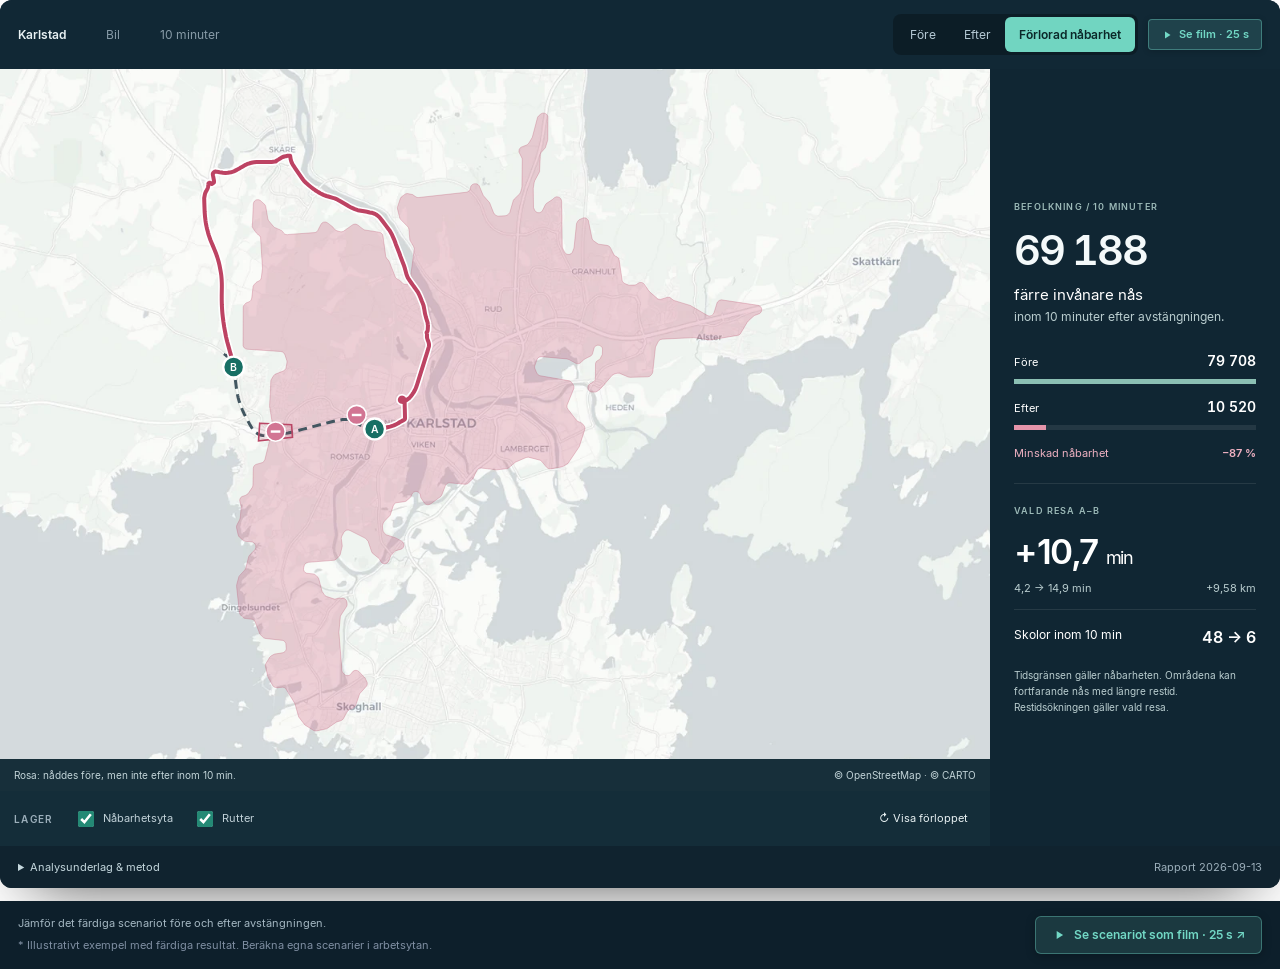
==== commit 5b2d1c4a: "Refine landing page copy for planning scenarios" ====
--- a/crisis.html
+++ b/crisis.html
@@ -2,5 +2,5 @@
 <div class="analysis-body"><div class="map-column"><div class="map" id="map-container"><svg xmlns="http://www.w3.org/2000/svg" viewBox="170 130 1120 860" role="img" aria-labelledby="maptitle"><title id="maptitle">Karlstad: nåbarhet och omledning vid två avstängningar</title><image href="[data-uri]" x="0" y="0" width="1920" height="1080"/><g class="area area-baseline" fill-rule="evenodd"><path d="M-315.58,601.57 L-316.32,601.19 L-316.71,600.46 L-316.61,599.64 L-316.06,599.01 L-306.23,595.48 L-305.67,595.14 L-305.43,594.86 L-298.61,584.56 L-297.50,576.89 L-297.30,576.34 L-296.89,575.92 L-296.34,575.71 L-268.67,571.26 L-267.91,570.92 L-267.59,570.51 L-267.43,569.95 L-265.20,547.42 L-265.03,546.88 L-264.67,546.46 L-264.18,546.21 L-256.08,543.99 L-247.77,536.39 L-247.45,535.98 L-244.23,526.68 L-244.15,526.15 L-246.35,514.36 L-246.60,513.92 L-254.03,504.82 L-254.61,504.53 L-264.98,501.77 L-265.68,501.33 L-265.95,500.85 L-266.01,500.30 L-265.70,496.72 L-265.55,496.21 L-265.22,495.79 L-264.77,495.52 L-263.98,495.49 L-263.50,495.71 L-262.65,496.37 L-261.88,496.41 L-261.34,496.17 L-257.55,493.56 L-257.05,493.34 L-256.50,493.34 L-255.99,493.55 L-250.72,497.11 L-250.25,497.33 L-239.11,498.40 L-238.56,498.57 L-237.98,499.19 L-232.27,511.17 L-231.80,511.57 L-227.33,514.17 L-226.70,514.24 L-214.88,513.21 L-214.17,512.74 L-211.15,509.24 L-210.84,508.70 L-210.76,508.36 L-206.35,467.77 L-201.98,455.47 L-201.66,455.09 L-198.13,452.13 L-197.65,451.44 L-190.98,433.03 L-190.70,432.56 L-190.25,432.23 L-189.72,432.11 L-189.17,432.20 L-188.71,432.50 L-188.40,432.95 L-185.88,444.85 L-185.97,445.37 L-188.65,452.62 L-188.75,453.28 L-187.45,496.51 L-187.32,497.10 L-186.79,497.71 L-186.22,497.92 L-176.18,499.62 L-175.69,499.80 L-164.52,509.66 L-164.02,509.96 L-163.45,510.05 L-138.93,509.37 L-138.46,509.53 L-126.30,516.31 L-125.63,516.36 L-113.88,514.71 L-113.24,514.49 L-99.20,506.30 L-98.72,505.89 L-98.46,505.31 L-94.67,489.26 L-94.23,488.69 L-88.39,484.29 L-87.83,484.16 L-38.37,482.50 L-37.57,482.26 L-35.90,480.59 L-35.68,480.09 L-34.91,477.22 L-34.88,476.51 L-37.37,470.86 L-37.70,470.38 L-38.12,470.10 L-38.68,469.98 L-62.48,469.08 L-62.98,468.96 L-63.40,468.68 L-68.57,463.60 L-68.86,463.18 L-72.84,446.93 L-73.20,446.22 L-74.79,444.34 L-75.05,444.09 L-75.57,443.84 L-76.14,443.82 L-76.74,444.07 L-78.41,445.21 L-78.88,445.70 L-83.59,460.42 L-84.03,461.07 L-88.29,464.56 L-99.72,467.25 L-100.29,467.26 L-100.81,467.04 L-101.33,466.38 L-109.48,444.49 L-109.87,443.88 L-113.14,440.58 L-113.72,440.20 L-155.58,435.35 L-176.25,430.50 L-177.01,430.69 L-178.94,432.34 L-179.39,432.61 L-180.17,432.65 L-180.65,432.44 L-186.69,428.20 L-186.97,427.77 L-187.08,427.26 L-186.89,426.51 L-186.32,425.98 L-179.61,422.58 L-179.17,422.25 L-178.87,421.77 L-176.55,416.22 L-165.50,403.17 L-164.80,402.73 L-164.24,402.69 L-163.71,402.88 L-163.17,403.51 L-158.29,414.69 L-157.98,415.17 L-157.51,415.49 L-151.83,418.04 L-150.99,418.17 L-113.72,413.87 L-113.14,413.49 L-109.66,409.88 L-107.17,402.59 L-106.93,402.15 L-103.71,399.37 L-103.20,399.10 L-102.63,399.05 L-101.86,399.41 L-99.16,401.93 L-98.84,402.37 L-95.60,415.69 L-95.35,416.24 L-94.90,416.65 L-88.26,420.66 L-62.84,423.67 L-54.56,427.00 L-54.14,427.46 L-51.09,432.90 L-50.70,433.36 L-49.96,433.66 L-49.12,433.47 L-38.36,427.67 L-37.59,427.51 L-37.08,427.65 L-36.51,428.18 L-30.74,437.87 L-30.33,438.20 L-25.54,440.93 L-25.09,441.35 L-22.81,446.90 L-22.71,447.36 L-21.81,469.60 L-21.66,470.21 L-21.48,470.51 L-12.87,481.92 L-12.43,482.33 L-11.87,482.52 L-0.34,484.29 L0.47,484.72 L5.74,490.43 L10.81,504.50 L11.13,505.03 L24.92,515.02 L25.67,515.30 L62.70,511.65 L63.51,511.82 L68.16,515.80 L68.50,516.23 L72.95,531.95 L73.29,532.41 L75.37,534.36 L75.85,534.67 L76.35,534.77 L102.90,530.06 L123.61,522.24 L124.38,522.18 L125.77,522.84 L126.32,522.83 L126.81,522.61 L127.23,522.16 L132.58,513.58 L136.22,482.99 L136.19,482.40 L135.78,481.74 L129.57,477.83 L129.25,477.40 L129.13,476.87 L129.21,476.34 L129.48,475.88 L129.91,475.56 L136.80,472.21 L150.89,458.52 L151.61,458.16 L152.14,458.16 L152.64,458.37 L158.84,462.62 L163.06,470.23 L163.46,470.56 L163.96,470.72 L164.47,470.69 L164.94,470.47 L165.45,469.80 L176.86,440.79 L177.17,440.32 L181.18,436.28 L181.68,435.96 L201.89,432.90 L202.38,432.59 L202.61,432.30 L203.89,430.20 L204.28,423.99 L204.09,423.45 L203.45,422.91 L202.83,422.79 L189.90,422.83 L189.19,422.46 L185.54,418.92 L184.71,418.69 L182.22,418.67 L181.75,418.48 L181.23,417.92 L181.09,417.43 L177.57,380.23 L177.26,379.42 L176.61,378.97 L175.82,378.95 L175.34,379.19 L174.99,379.59 L173.13,384.86 L173.03,385.43 L173.03,393.09 L172.93,393.63 L172.62,394.08 L171.91,394.46 L168.91,394.49 L168.32,394.60 L167.82,394.93 L164.68,398.01 L164.15,398.34 L151.39,399.65 L150.61,399.95 L150.13,400.64 L145.28,414.45 L140.24,420.31 L139.54,420.75 L138.71,420.70 L138.05,420.20 L133.54,413.77 L133.35,413.35 L129.13,377.81 L128.86,377.06 L126.78,373.89 L126.16,373.34 L113.81,370.26 L101.71,373.05 L101.24,373.41 L100.94,374.01 L96.13,391.53 L95.76,392.16 L88.92,396.87 L88.39,397.09 L76.36,396.95 L75.81,396.83 L69.11,392.00 L68.63,391.38 L66.00,377.40 L68.56,363.63 L68.74,363.17 L69.05,362.80 L76.87,356.41 L77.35,355.75 L77.39,354.94 L76.17,349.17 L75.94,348.62 L75.56,348.25 L74.74,348.00 L13.21,347.21 L12.66,347.09 L-3.32,335.64 L-3.66,335.30 L-3.85,334.86 L-8.02,319.10 L-8.31,318.67 L-12.41,314.31 L-13.00,314.06 L-16.91,313.26 L-17.43,313.04 L-17.82,312.63 L-22.91,298.52 L-30.84,290.08 L-31.10,289.69 L-35.10,273.49 L-35.48,272.75 L-37.58,270.43 L-38.39,270.14 L-87.76,266.70 L-88.24,266.58 L-88.64,266.30 L-92.53,262.47 L-92.83,262.04 L-96.82,245.16 L-100.10,241.02 L-100.59,240.62 L-101.13,240.46 L-102.00,240.68 L-105.65,242.85 L-106.11,243.25 L-112.53,256.64 L-112.84,257.06 L-113.28,257.34 L-113.79,257.43 L-114.30,257.33 L-114.91,256.86 L-129.95,236.10 L-130.40,235.80 L-144.81,229.34 L-145.26,229.01 L-145.55,228.53 L-145.58,227.69 L-145.32,227.19 L-141.16,223.78 L-127.31,220.74 L-126.51,220.98 L-126.12,221.37 L-125.92,221.89 L-125.26,225.43 L-124.94,225.91 L-124.18,226.28 L-103.77,225.05 L-102.99,224.79 L-102.10,223.91 L-101.31,223.75 L-100.79,223.90 L-100.37,224.24 L-100.11,224.72 L-99.86,225.83 L-99.52,226.25 L-99.05,226.50 L-82.39,228.37 L-81.92,228.63 L-81.47,229.30 L-79.48,235.76 L-79.06,236.24 L-76.11,238.53 L-75.37,238.84 L-25.45,235.92 L-24.68,236.31 L-19.50,241.40 L-19.22,241.80 L-15.02,257.42 L-14.71,258.03 L-14.44,258.29 L-13.19,259.19 L-12.66,259.33 L-12.11,259.24 L-11.59,258.91 L-5.73,253.33 L-5.48,252.80 L-3.70,245.87 L-3.41,245.46 L-0.32,242.42 L0.48,242.04 L17.43,243.56 L18.06,243.94 L22.59,248.63 L23.07,248.98 L23.58,249.10 L24.81,248.80 L25.35,248.89 L25.82,249.17 L26.51,250.35 L27.11,250.82 L37.41,252.99 L37.87,253.32 L38.23,254.09 L41.29,277.66 L41.15,278.47 L38.29,284.09 L37.73,284.67 L13.55,292.28 L12.82,292.76 L12.54,293.31 L9.98,302.30 L9.92,302.91 L10.11,303.48 L12.51,307.77 L13.11,308.20 L13.66,308.28 L49.57,307.78 L49.93,307.73 L50.46,307.49 L50.84,307.06 L50.98,306.72 L56.19,289.63 L56.46,289.14 L62.96,283.91 L63.44,283.67 L77.08,282.44 L77.90,282.12 L78.38,281.38 L82.70,266.79 L83.10,266.34 L91.51,260.19 L91.94,259.73 L97.06,245.11 L100.54,241.64 L101.24,241.27 L102.02,241.33 L106.00,242.88 L106.62,243.36 L113.40,252.75 L113.67,253.58 L108.34,277.45 L108.04,277.89 L107.59,278.19 L102.63,279.20 L102.19,279.49 L101.89,279.91 L101.76,280.49 L101.15,291.93 L98.46,297.49 L98.44,322.07 L98.52,322.64 L100.87,330.93 L101.30,331.64 L101.99,331.98 L113.34,331.87 L114.04,331.49 L116.23,328.22 L116.84,327.71 L126.44,325.59 L136.06,327.71 L136.66,328.19 L138.82,331.23 L139.56,331.59 L164.79,330.32 L165.39,330.17 L165.83,329.84 L172.24,318.53 L173.92,285.24 L173.83,284.60 L173.31,283.95 L172.72,283.71 L167.12,282.69 L166.67,282.53 L164.79,280.41 L164.52,280.16 L164.00,279.90 L153.82,279.66 L152.74,279.96 L152.17,279.98 L151.64,279.76 L150.93,278.96 L150.42,278.70 L144.84,278.28 L144.30,278.13 L143.86,277.78 L143.60,277.28 L143.55,276.72 L143.74,276.18 L148.01,271.41 L148.46,271.08 L158.56,266.44 L180.76,260.94 L201.28,259.02 L202.08,259.19 L202.65,259.79 L206.80,268.08 L207.24,268.63 L217.32,273.23 L227.16,273.92 L227.70,273.72 L227.99,273.49 L231.44,270.17 L232.16,269.93 L235.01,269.78 L235.70,269.36 L236.06,268.56 L238.24,253.03 L236.96,234.92 L236.51,234.20 L230.17,228.26 L221.91,215.10 L221.71,214.57 L218.88,195.80 L218.55,195.28 L215.25,191.69 L214.81,191.35 L214.29,191.20 L202.72,189.75 L202.23,189.47 L201.90,189.02 L199.88,184.68 L199.34,184.04 L198.80,183.83 L190.37,182.16 L189.78,182.15 L189.29,182.35 L186.80,184.67 L186.33,184.96 L185.79,185.05 L181.46,184.89 L180.87,184.97 L180.24,185.43 L179.95,186.23 L177.09,219.07 L176.93,219.60 L176.59,220.02 L176.11,220.28 L175.57,220.34 L151.87,218.07 L151.36,217.78 L146.93,213.79 L146.62,213.39 L143.76,203.94 L143.70,203.45 L146.19,193.01 L159.43,169.87 L160.02,169.32 L179.63,159.44 L180.01,159.01 L182.64,154.69 L182.85,154.15 L182.84,153.63 L182.62,153.10 L172.63,137.60 L169.27,119.95 L168.87,119.15 L165.09,115.06 L164.40,114.62 L163.89,114.58 L163.34,114.74 L158.61,117.17 L158.13,117.81 L152.07,132.92 L151.71,133.30 L150.99,133.56 L150.47,133.50 L149.95,133.24 L149.62,132.85 L149.44,132.38 L144.71,104.19 L139.76,94.59 L139.38,94.11 L138.90,93.85 L138.35,93.79 L137.76,93.98 L135.26,95.36 L134.67,95.93 L129.75,110.16 L129.40,110.70 L126.94,113.13 L126.27,113.49 L125.75,113.51 L110.29,111.12 L98.83,105.51 L98.41,105.20 L98.14,104.75 L98.05,104.23 L98.16,103.72 L98.46,103.28 L98.89,102.98 L113.40,96.65 L113.87,96.34 L118.83,89.27 L120.31,79.56 L117.99,46.18 L111.18,34.76 L105.91,30.85 L105.55,30.44 L105.35,29.66 L105.62,28.90 L106.02,28.53 L113.45,24.00 L114.02,23.40 L118.83,14.66 L120.31,4.94 L116.40,-99.20 L116.17,-99.96 L114.26,-102.06 L113.50,-102.52 L101.55,-102.89 L101.08,-102.98 L88.54,-110.44 L76.30,-112.23 L75.55,-112.18 L68.34,-109.98 L67.88,-109.61 L63.72,-104.82 L63.11,-104.41 L62.63,-104.34 L51.20,-104.70 L50.70,-104.81 L50.27,-105.10 L45.90,-109.41 L45.61,-109.83 L41.47,-126.46 L38.46,-129.90 L37.98,-130.27 L37.38,-130.42 L0.28,-132.46 L-0.27,-132.28 L-4.54,-129.96 L-5.03,-129.55 L-9.62,-120.38 L-10.12,-119.82 L-10.85,-119.60 L-23.63,-119.42 L-25.06,-118.99 L-25.62,-119.06 L-26.10,-119.35 L-26.44,-119.80 L-31.68,-131.40 L-32.04,-131.77 L-37.24,-135.75 L-37.74,-136.50 L-39.03,-165.43 L-39.34,-166.31 L-39.78,-166.68 L-40.41,-166.84 L-63.98,-168.32 L-64.48,-168.57 L-64.95,-169.24 L-64.96,-170.06 L-64.71,-170.55 L-64.03,-171.01 L-62.77,-171.23 L-53.99,-174.88 L-53.52,-175.17 L-53.11,-175.85 L-50.69,-183.97 L-50.10,-184.55 L-49.28,-184.69 L-33.04,-179.03 L-32.61,-178.63 L-25.54,-168.28 L-24.93,-167.76 L-24.39,-167.62 L-13.61,-166.81 L-13.04,-166.87 L-12.40,-167.28 L-12.11,-167.78 L-6.61,-182.92 L-0.22,-193.70 L0.51,-194.12 L1.08,-194.13 L11.19,-192.11 L11.93,-191.70 L25.11,-177.81 L25.85,-177.56 L29.23,-178.00 L29.96,-177.76 L30.32,-177.39 L35.56,-169.76 L35.95,-169.35 L50.64,-162.68 L56.40,-156.67 L56.76,-155.95 L59.95,-138.07 L60.36,-137.52 L62.52,-135.64 L63.01,-135.46 L63.53,-135.48 L64.27,-135.91 L72.20,-144.01 L72.63,-144.82 L71.88,-161.46 L68.96,-168.74 L68.87,-169.50 L69.05,-169.98 L75.33,-180.60 L75.70,-181.01 L76.47,-181.29 L77.01,-181.21 L80.63,-179.89 L81.27,-179.42 L86.96,-167.92 L87.31,-167.45 L87.75,-167.18 L88.32,-167.08 L99.89,-167.22 L100.51,-167.53 L102.03,-168.76 L102.52,-169.47 L102.53,-170.33 L101.31,-174.73 L101.04,-175.29 L94.84,-180.64 L94.42,-181.26 L91.68,-200.18 L85.82,-217.85 L85.79,-218.66 L86.03,-219.14 L86.68,-219.61 L113.95,-229.15 L118.52,-229.77 L119.06,-229.74 L119.74,-229.33 L122.33,-226.51 L122.84,-226.13 L123.38,-226.01 L123.93,-226.12 L125.28,-226.86 L125.81,-226.87 L126.31,-226.67 L126.70,-226.31 L126.92,-225.83 L128.46,-219.59 L128.68,-219.08 L152.28,-194.68 L152.65,-193.97 L152.47,-169.39 L146.21,-154.97 L143.04,-136.65 L136.22,-125.57 L136.13,-124.95 L136.55,-115.70 L136.68,-115.12 L136.99,-114.69 L137.49,-114.37 L151.16,-108.92 L151.71,-108.80 L152.25,-108.89 L164.09,-112.99 L164.59,-113.07 L201.68,-111.82 L202.41,-111.58 L207.72,-106.39 L208.01,-105.97 L211.93,-89.52 L212.26,-88.83 L214.50,-86.08 L215.19,-85.76 L215.77,-85.78 L226.75,-88.25 L227.30,-88.26 L228.03,-87.88 L233.49,-82.50 L233.78,-82.09 L236.91,-69.70 L237.25,-45.00 L238.94,-41.20 L239.30,-40.69 L239.78,-40.40 L240.60,-40.37 L241.29,-40.81 L243.62,-45.00 L245.64,-59.05 L252.32,-69.73 L252.73,-70.04 L262.47,-74.90 L262.97,-75.62 L264.67,-80.67 L264.95,-81.16 L265.40,-81.49 L265.94,-81.62 L266.75,-81.40 L269.61,-78.58 L269.82,-78.01 L274.36,-44.89 L274.12,4.47 L274.19,5.02 L275.35,9.37 L275.56,9.85 L283.48,18.06 L283.75,18.46 L286.52,29.35 L286.37,30.08 L282.33,38.05 L281.14,54.47 L284.89,65.86 L290.32,71.22 L291.07,71.64 L302.80,74.48 L303.40,74.51 L311.23,71.76 L311.89,71.30 L312.16,70.80 L315.61,60.49 L315.88,60.02 L316.31,59.69 L316.83,59.54 L341.51,57.87 L342.14,57.70 L342.74,57.08 L342.89,56.45 L343.06,51.40 L342.95,50.75 L342.57,50.22 L334.88,42.86 L334.57,42.43 L331.59,29.77 L331.70,4.92 L334.84,-7.53 L335.13,-7.95 L340.73,-13.45 L341.21,-13.76 L341.77,-13.85 L353.20,-13.28 L353.68,-13.44 L354.07,-13.75 L355.59,-16.32 L355.68,-16.84 L356.81,-69.57 L356.72,-70.14 L353.75,-79.19 L348.79,-84.14 L348.44,-84.73 L334.53,-131.27 L331.69,-150.59 L331.38,-151.11 L323.91,-159.55 L323.67,-159.94 L319.71,-176.93 L315.87,-182.00 L301.18,-189.78 L300.82,-190.24 L298.87,-194.28 L296.44,-230.38 L293.38,-242.95 L293.35,-243.49 L293.53,-244.00 L294.13,-244.54 L302.91,-248.78 L303.41,-248.91 L316.47,-247.44 L316.97,-247.29 L317.38,-246.95 L317.70,-246.23 L321.15,-218.92 L324.23,-210.91 L324.73,-210.44 L328.54,-208.12 L353.79,-202.86 L377.82,-208.64 L378.33,-208.66 L378.82,-208.50 L379.36,-207.96 L381.92,-200.49 L381.99,-200.02 L380.37,-191.33 L379.33,-189.28 L378.73,-188.67 L366.98,-185.42 L366.29,-185.03 L361.83,-178.49 L360.09,-169.55 L360.28,-168.87 L369.71,-151.28 L373.99,-134.73 L375.78,-95.16 L376.00,-94.37 L377.98,-90.96 L378.65,-90.53 L379.44,-90.53 L379.91,-90.78 L380.29,-91.25 L382.05,-94.44 L382.25,-95.07 L386.49,-129.25 L386.70,-129.83 L391.34,-134.44 L391.87,-134.77 L404.04,-136.09 L404.71,-136.52 L406.96,-138.98 L407.17,-139.50 L410.79,-156.32 L410.95,-156.74 L416.97,-166.87 L429.55,-174.95 L435.15,-182.71 L435.40,-183.24 L442.15,-206.33 L442.71,-206.91 L446.57,-209.06 L447.21,-209.71 L449.59,-219.16 L448.16,-230.92 L442.02,-242.38 L441.81,-242.69 L441.33,-243.05 L439.80,-243.45 L439.36,-243.75 L438.98,-244.46 L439.06,-245.26 L439.56,-245.88 L459.37,-259.67 L459.70,-260.18 L465.05,-273.48 L465.48,-273.88 L474.57,-279.50 L474.92,-280.01 L477.96,-286.71 L478.51,-287.33 L479.04,-287.51 L479.59,-287.48 L480.09,-287.23 L480.45,-286.80 L480.62,-286.27 L482.24,-270.24 L482.10,-269.48 L481.57,-268.91 L481.09,-268.73 L469.88,-266.77 L469.31,-266.56 L468.91,-266.18 L468.66,-265.34 L468.29,-243.04 L468.17,-242.50 L467.86,-242.06 L465.49,-239.75 L465.04,-239.46 L464.51,-239.36 L458.30,-239.35 L457.60,-238.98 L457.21,-238.29 L456.07,-192.05 L451.05,-176.88 L450.46,-145.34 L450.36,-144.85 L450.10,-144.42 L449.69,-144.12 L439.40,-139.00 L433.81,-138.69 L432.97,-138.39 L432.60,-137.97 L432.42,-137.37 L430.42,-119.22 L430.28,-118.73 L429.75,-118.17 L429.27,-118.00 L419.76,-116.40 L419.22,-116.21 L418.70,-115.67 L418.54,-115.12 L416.96,-102.20 L416.58,-101.59 L414.61,-99.69 L414.36,-99.13 L410.53,-82.66 L410.24,-82.24 L402.30,-74.13 L402.08,-73.61 L398.13,-57.32 L397.85,-56.90 L390.19,-49.25 L389.77,-48.51 L389.12,-20.42 L389.19,-19.83 L398.59,15.40 L398.80,15.88 L403.91,21.24 L404.59,21.66 L419.71,23.12 L420.18,23.25 L420.58,23.54 L426.45,29.78 L439.46,54.53 L446.40,71.05 L448.77,114.98 L448.92,115.59 L449.26,116.03 L449.81,116.33 L466.70,121.63 L467.20,121.92 L467.64,122.66 L472.22,143.52 L472.43,144.04 L473.03,144.56 L491.05,153.45 L491.49,153.80 L491.76,154.30 L491.81,154.86 L489.10,178.88 L490.36,228.07 L490.51,228.74 L491.94,231.86 L492.36,232.24 L492.89,232.42 L493.45,232.37 L493.95,232.11 L496.59,228.84 L496.79,228.53 L496.94,227.88 L498.33,178.89 L495.49,154.79 L495.81,154.02 L496.24,153.67 L503.05,151.72 L503.63,151.42 L504.09,150.68 L505.06,111.41 L505.18,110.89 L505.70,110.27 L506.20,110.07 L506.74,110.08 L507.44,110.46 L507.82,111.17 L511.35,128.90 L511.24,154.10 L513.27,163.63 L520.10,177.84 L520.23,178.40 L520.01,179.21 L518.28,180.99 L517.87,181.67 L513.85,195.08 L513.21,203.45 L515.82,256.25 L515.96,256.83 L516.26,257.25 L517.01,257.63 L529.83,260.15 L530.43,260.16 L531.19,259.73 L541.16,249.77 L541.94,249.54 L544.82,249.57 L545.56,249.99 L555.86,261.39 L559.42,269.94 L559.79,270.49 L560.37,270.83 L568.08,273.36 L568.64,273.45 L576.91,271.48 L577.46,271.23 L577.97,270.55 L580.78,263.29 L581.09,262.80 L581.87,262.41 L631.22,265.59 L631.77,265.53 L636.22,263.27 L636.69,262.90 L643.35,251.22 L643.69,250.82 L644.41,250.53 L644.93,250.56 L645.59,250.97 L656.17,262.50 L656.87,262.94 L657.62,262.93 L660.50,261.52 L661.04,261.08 L668.00,246.09 L668.55,245.47 L669.08,245.29 L669.64,245.33 L670.14,245.59 L670.60,246.28 L676.08,265.12 L676.38,265.54 L681.82,271.00 L682.10,271.22 L682.70,271.45 L694.57,273.47 L709.28,272.41 L710.05,272.57 L710.46,272.91 L710.71,273.38 L715.24,287.66 L723.36,296.44 L728.51,310.37 L728.83,310.90 L732.26,313.39 L732.97,313.67 L745.04,312.84 L745.76,312.38 L748.29,309.60 L748.69,308.87 L752.88,293.07 L753.19,292.65 L761.40,285.14 L761.65,284.63 L763.56,277.81 L764.03,241.43 L763.80,240.87 L756.86,230.08 L756.66,229.59 L756.74,228.80 L757.03,228.36 L757.71,227.97 L769.97,225.11 L770.53,224.86 L770.94,224.41 L776.54,215.29 L783.15,189.17 L783.63,188.60 L786.98,187.10 L787.65,186.55 L794.47,176.83 L794.77,176.06 L795.09,173.70 L795.25,173.20 L795.82,172.65 L796.33,172.50 L796.85,172.55 L797.52,172.97 L797.78,173.43 L799.03,177.06 L799.10,177.61 L798.95,178.15 L798.37,178.74 L797.01,179.02 L796.50,179.31 L796.16,179.77 L796.03,180.41 L795.81,218.43 L792.93,228.28 L792.64,228.68 L786.85,234.17 L786.41,234.92 L785.73,258.07 L785.57,258.50 L779.10,269.93 L777.69,277.90 L777.81,302.63 L777.89,303.20 L779.82,309.70 L782.48,312.60 L783.17,313.03 L783.92,313.03 L786.98,311.53 L787.41,311.21 L787.71,310.75 L793.25,298.01 L793.66,297.63 L802.77,291.95 L803.10,291.55 L807.05,284.58 L807.42,284.16 L807.93,283.92 L808.50,283.90 L809.03,284.11 L809.42,284.51 L812.99,293.66 L813.09,294.15 L813.79,352.57 L816.67,361.38 L820.07,365.03 L820.84,365.48 L821.40,365.48 L821.92,365.26 L825.58,361.37 L828.53,352.81 L831.26,323.17 L831.41,322.65 L833.48,318.67 L833.83,318.23 L834.32,317.97 L840.35,316.15 L840.77,315.85 L844.64,312.01 L845.15,311.80 L845.71,311.81 L846.42,312.22 L846.78,312.97 L851.02,342.59 L851.24,343.20 L851.69,343.66 L858.68,348.34 L859.14,348.56 L872.17,349.86 L872.73,350.04 L873.31,350.69 L878.60,362.77 L878.95,363.13 L879.40,363.34 L883.39,363.67 L883.88,363.92 L884.23,364.35 L884.40,364.87 L887.54,394.77 L887.73,395.39 L888.12,395.82 L888.43,396.00 L896.92,399.71 L906.97,399.20 L907.56,399.05 L908.16,398.50 L909.27,395.37 L909.81,394.67 L910.36,394.45 L912.86,394.05 L913.66,394.15 L914.26,394.68 L922.01,407.01 L922.39,407.45 L934.36,418.06 L935.10,418.26 L935.67,418.13 L946.50,413.51 L947.36,413.43 L948.09,413.87 L951.60,417.87 L952.06,418.24 L972.84,424.32 L997.08,438.76 L997.66,438.97 L998.21,438.93 L998.75,438.65 L1002.01,436.14 L1002.43,435.65 L1007.04,420.25 L1007.39,419.82 L1010.12,417.59 L1010.90,417.28 L1077.78,426.22 L1078.51,426.54 L1078.84,426.96 L1078.98,427.47 L1078.83,428.25 L1078.49,428.66 L1078.03,428.92 L1053.83,436.72 L1053.18,437.10 L1044.89,444.78 L1036.17,460.93 L1035.85,461.33 L1035.42,461.58 L997.95,467.93 L978.54,464.74 L935.42,466.69 L934.85,466.82 L934.37,467.16 L931.79,469.84 L931.48,470.29 L929.88,476.51 L926.46,509.62 L926.10,510.24 L922.36,513.87 L921.61,514.10 L896.92,514.38 L884.80,508.76 L884.27,508.61 L883.72,508.67 L876.98,510.57 L876.44,510.84 L876.05,511.30 L871.77,518.71 L871.10,519.13 L868.89,519.75 L868.32,520.04 L860.50,529.64 L856.01,532.73 L855.55,532.94 L855.04,532.96 L850.50,532.36 L849.69,532.46 L849.28,532.74 L848.96,533.21 L847.51,536.36 L847.13,536.73 L846.64,536.92 L845.86,536.85 L845.42,536.57 L845.11,536.14 L841.04,527.34 L840.93,526.53 L841.13,526.01 L841.52,525.61 L849.22,520.36 L849.82,520.13 L854.54,519.44 L855.03,519.15 L855.35,518.68 L855.46,518.04 L855.05,495.42 L855.42,494.69 L856.14,494.30 L856.69,494.30 L857.79,494.74 L858.43,494.87 L858.99,494.74 L859.45,494.39 L863.74,486.66 L863.95,485.91 L864.40,476.95 L864.34,476.38 L862.48,470.03 L862.11,469.56 L859.92,467.66 L859.14,467.29 L858.35,467.42 L855.76,469.37 L855.26,469.99 L852.30,476.67 L851.64,486.04 L851.31,486.85 L850.84,487.21 L841.40,491.66 L834.54,498.68 L833.84,499.07 L833.30,499.08 L832.80,498.88 L821.11,491.45 L784.41,487.90 L783.56,488.06 L783.15,488.39 L782.87,488.91 L778.94,500.91 L778.85,501.46 L778.98,502.00 L782.91,511.36 L783.25,511.89 L784.06,512.27 L824.57,518.83 L825.24,519.38 L829.37,525.88 L829.47,526.43 L829.34,526.96 L818.79,550.25 L818.65,550.79 L818.71,551.29 L818.98,551.79 L833.35,570.09 L834.12,570.41 L834.75,570.33 L836.39,569.80 L836.90,569.83 L837.37,570.04 L842.57,575.27 L842.86,575.69 L842.96,576.43 L835.21,600.49 L821.10,621.74 L815.04,625.44 L796.73,629.14 L796.21,629.14 L795.72,628.96 L795.34,628.60 L787.57,618.07 L787.05,617.61 L770.76,613.38 L770.09,613.52 L755.21,620.04 L746.92,627.63 L746.16,627.99 L732.53,629.74 L709.17,626.73 L708.58,626.76 L707.91,627.16 L707.61,627.67 L702.62,640.81 L695.30,647.74 L694.89,648.01 L694.16,648.10 L670.74,644.94 L670.14,644.97 L669.66,645.20 L669.15,645.90 L663.31,662.11 L663.03,662.57 L645.55,675.65 L644.83,675.92 L644.07,675.77 L643.52,675.23 L637.20,664.24 L634.47,625.87 L634.22,625.12 L632.75,622.87 L632.09,622.48 L631.32,622.50 L630.87,622.75 L630.50,623.20 L629.45,625.09 L629.23,625.89 L628.67,650.11 L625.67,663.09 L625.33,663.55 L619.38,668.85 L618.87,669.13 L605.10,670.39 L604.27,670.72 L603.80,671.47 L599.57,686.26 L599.29,686.65 L591.16,694.64 L589.42,699.44 L589.35,700.24 L590.39,706.35 L590.66,706.82 L593.70,710.47 L594.25,710.75 L606.54,714.43 L618.87,721.41 L619.22,721.91 L620.17,724.31 L620.15,724.90 L619.34,726.57 L619.04,726.96 L618.62,727.23 L606.90,729.70 L606.57,729.81 L606.06,730.18 L599.97,736.72 L595.52,750.29 L595.08,750.94 L594.35,751.24 L593.82,751.19 L590.39,749.44 L590.02,748.96 L586.05,740.48 L585.76,740.05 L576.83,733.45 L576.54,732.94 L571.94,718.50 L571.55,717.83 L568.72,714.87 L568.24,714.51 L544.62,702.74 L544.02,702.57 L543.22,702.78 L542.64,703.47 L538.06,714.11 L538.05,714.72 L539.79,724.61 L536.85,736.26 L536.48,736.91 L530.99,742.29 L530.58,742.57 L530.10,742.68 L493.80,744.77 L492.94,745.09 L492.45,745.88 L490.36,753.72 L490.32,754.34 L490.54,754.93 L492.32,757.87 L492.94,758.46 L493.52,758.60 L505.09,759.40 L505.73,759.75 L510.09,764.04 L510.47,764.71 L514.42,781.21 L517.69,786.35 L518.17,786.83 L530.36,791.04 L531.18,790.91 L535.00,789.18 L535.49,789.06 L536.23,789.22 L538.17,790.71 L539.00,790.85 L539.53,790.66 L540.07,790.02 L541.51,782.96 L541.73,782.45 L542.38,781.93 L542.93,781.85 L543.71,782.13 L544.08,782.55 L544.25,783.08 L545.96,798.42 L545.93,798.91 L545.72,799.37 L537.41,811.42 L537.18,811.91 L535.38,832.85 L539.14,881.19 L539.36,881.67 L542.84,886.85 L543.49,887.22 L544.31,887.19 L548.99,885.71 L549.59,885.37 L555.09,877.24 L555.82,876.86 L556.63,876.95 L557.08,877.27 L568.50,889.39 L571.95,897.10 L572.07,897.65 L571.95,898.21 L571.63,898.68 L561.52,908.15 L561.19,908.57 L556.08,924.79 L555.85,925.23 L555.27,925.67 L547.08,928.96 L546.60,929.25 L546.26,929.71 L540.58,941.16 L540.21,941.62 L539.69,941.89 L532.56,943.77 L520.49,952.42 L505.92,955.49 L505.38,955.50 L504.88,955.30 L492.78,947.50 L485.31,937.85 L485.07,937.36 L480.92,921.59 L480.69,921.04 L467.85,899.80 L467.22,899.40 L466.41,899.39 L455.88,902.10 L455.36,902.13 L454.87,901.97 L454.32,901.42 L447.11,888.15 L443.13,873.81 L443.09,873.25 L443.27,872.73 L449.14,862.73 L449.63,862.24 L454.85,859.18 L466.75,857.82 L467.12,857.74 L467.63,857.43 L469.84,854.16 L470.09,853.54 L469.59,844.95 L469.35,844.20 L467.64,842.41 L466.89,842.14 L442.70,839.92 L442.10,839.72 L436.98,834.74 L436.70,834.35 L432.36,818.83 L432.00,818.16 L430.02,815.88 L429.52,815.49 L428.91,815.35 L417.48,814.90 L416.99,814.79 L416.56,814.50 L411.88,809.91 L411.52,809.30 L407.73,774.41 L407.77,773.92 L410.78,762.22 L411.05,761.82 L418.79,753.95 L419.11,753.48 L423.12,736.89 L423.42,736.47 L431.43,728.55 L431.66,728.04 L432.38,725.21 L432.42,724.62 L432.24,724.07 L429.99,719.99 L429.34,719.36 L428.73,719.21 L417.13,718.69 L416.58,718.39 L410.65,713.13 L410.31,712.67 L407.44,700.35 L407.42,699.84 L407.58,699.36 L412.30,690.77 L413.92,675.40 L413.85,674.70 L410.38,663.83 L410.13,663.34 L404.89,658.68 L404.40,658.38 L403.56,658.34 L400.43,659.00 L399.63,658.77 L399.24,658.38 L394.00,650.36 L393.90,649.84 L393.83,625.64 L393.52,625.03 L387.94,618.00 L387.28,617.68 L384.15,617.62 L383.65,617.41 L383.27,617.03 L383.04,616.26 L383.01,608.49 L379.44,598.93 L379.09,598.37 L378.61,598.06 L377.96,597.96 L366.65,598.61 L366.05,598.76 L365.62,599.10 L365.27,599.92 L363.29,618.06 L363.01,618.76 L362.63,619.10 L362.15,619.28 L341.05,622.97 L340.23,623.39 L339.83,624.23 L337.33,641.21 L337.14,641.74 L336.76,642.15 L336.24,642.37 L333.17,642.40 L332.58,642.51 L332.08,642.84 L328.93,645.93 L328.49,646.23 L327.97,646.33 L252.52,647.05 L251.94,647.16 L251.50,647.45 L251.20,647.88 L251.08,648.46 L250.92,653.23 L251.02,653.85 L251.36,654.37 L258.96,662.12 L259.22,662.50 L265.33,684.20 L265.88,684.79 L277.89,692.52 L278.18,692.91 L281.39,699.21 L281.54,699.70 L281.41,700.45 L273.85,716.11 L269.49,732.12 L269.28,732.56 L265.63,736.17 L265.26,736.43 L252.75,740.00 L240.51,737.44 L239.83,737.07 L235.81,733.09 L230.42,720.24 L229.87,719.55 L229.30,719.33 L215.27,716.74 L214.55,716.36 L209.40,711.31 L209.12,710.92 L204.74,695.57 L204.30,694.84 L202.32,693.02 L201.68,692.81 L151.58,687.78 L126.95,680.55 L126.50,680.33 L126.16,679.96 L125.22,678.46 L125.01,677.72 L126.29,670.55 L126.63,669.86 L127.05,669.55 L151.40,663.03 L151.96,662.77 L156.20,659.77 L156.64,659.32 L170.61,638.41 L171.08,637.98 L176.98,634.65 L189.00,634.12 L189.55,634.21 L190.02,634.51 L194.82,639.22 L195.10,639.61 L199.61,655.20 L200.08,655.72 L201.15,656.34 L201.92,656.31 L202.37,656.06 L202.82,655.36 L208.48,637.69 L216.44,629.58 L216.78,629.09 L220.35,612.15 L220.68,611.51 L227.38,606.29 L227.94,606.15 L239.98,605.68 L240.49,605.47 L246.60,601.59 L247.18,600.95 L247.28,600.17 L247.10,599.66 L243.33,595.47 L243.00,594.78 L242.95,581.48 L240.44,573.43 L240.13,572.86 L239.39,572.43 L152.41,571.94 L151.67,572.35 L151.35,572.90 L147.13,584.76 L147.03,585.34 L147.03,590.11 L146.80,590.88 L146.42,591.27 L145.92,591.48 L144.04,591.54 L143.55,591.74 L139.50,595.67 L139.03,595.98 L138.48,596.07 L126.80,595.65 L126.35,595.56 L114.33,588.47 L113.80,588.26 L113.22,588.28 L97.56,591.63 L97.04,591.84 L96.67,592.18 L96.43,592.70 L89.49,618.05 L89.05,618.74 L88.57,619.01 L88.02,619.06 L87.49,618.90 L86.92,618.32 L83.34,611.40 L83.19,610.88 L82.33,600.97 L82.64,600.23 L85.79,596.36 L86.10,595.75 L86.56,576.25 L86.42,575.53 L81.90,564.88 L81.38,564.22 L76.39,560.48 L75.65,560.18 L58.91,561.47 L58.11,561.29 L57.55,560.68 L51.06,547.19 L50.73,546.72 L50.05,546.37 L0.58,545.80 L0.03,545.68 L-6.72,540.82 L-7.13,540.35 L-12.20,521.90 L-12.61,521.19 L-13.04,520.92 L-13.60,520.81 L-24.02,520.66 L-24.39,520.69 L-24.92,520.93 L-25.31,521.36 L-25.46,521.69 L-31.14,539.30 L-39.45,547.70 L-45.14,561.73 L-50.30,568.69 L-57.85,575.33 L-58.32,576.08 L-58.35,576.69 L-56.68,588.11 L-56.43,588.58 L-48.09,599.59 L-47.85,600.07 L-47.82,600.60 L-48.14,601.33 L-48.96,601.99 L-49.71,602.14 L-50.21,602.01 L-51.12,601.23 L-51.62,601.05 L-62.39,601.52 L-65.88,600.72 L-66.50,600.16 L-70.82,592.77 L-71.23,592.30 L-71.74,592.06 L-87.73,591.69 L-88.39,591.81 L-91.20,593.80 L-91.64,594.27 L-93.52,599.94 L-93.80,600.42 L-94.50,600.86 L-99.39,602.12 L-100.00,602.72 L-100.17,603.34 L-100.82,613.36 L-100.96,613.87 L-101.27,614.30 L-101.73,614.57 L-102.26,614.66 L-113.38,614.29 L-113.96,614.52 L-117.36,616.73 L-117.76,617.09 L-118.00,617.58 L-122.60,632.51 L-125.85,635.84 L-126.34,636.16 L-151.23,640.04 L-163.28,638.44 L-163.90,638.01 L-164.21,637.32 L-166.75,620.45 L-166.74,619.96 L-164.97,615.61 L-164.57,615.22 L-164.06,615.02 L-163.24,615.11 L-162.79,615.44 L-161.00,618.27 L-160.56,618.59 L-160.04,618.72 L-139.38,615.71 L-138.85,615.53 L-138.42,615.17 L-134.10,609.95 L-130.31,593.11 L-129.93,592.42 L-126.50,589.05 L-126.00,588.74 L-114.12,587.17 L-113.59,587.01 L-113.15,586.65 L-110.21,583.28 L-109.83,582.54 L-105.95,566.13 L-105.64,565.69 L-97.41,557.99 L-94.59,551.67 L-94.65,550.86 L-94.98,550.35 L-100.47,544.66 L-101.21,544.23 L-125.59,543.53 L-126.14,543.61 L-126.62,543.89 L-135.35,551.10 L-138.51,557.23 L-139.14,557.85 L-163.60,563.88 L-164.14,564.12 L-167.95,568.19 L-170.41,575.67 L-173.20,600.32 L-173.32,600.76 L-174.62,602.66 L-175.22,603.15 L-175.98,603.24 L-177.38,602.79 L-177.97,602.84 L-185.71,607.16 L-186.45,607.21 L-191.30,606.17 L-191.80,605.95 L-192.31,605.31 L-194.05,600.67 L-195.86,551.33 L-198.04,543.56 L-198.34,543.14 L-201.02,540.39 L-201.49,540.06 L-201.98,539.93 L-202.48,540.00 L-202.98,540.28 L-205.71,542.49 L-206.14,543.02 L-209.97,559.99 L-210.22,560.40 L-214.14,564.71 L-214.64,565.06 L-215.24,565.16 L-226.42,564.59 L-226.97,564.45 L-227.58,563.85 L-230.39,558.51 L-230.78,558.02 L-231.34,557.74 L-239.56,555.41 L-240.13,555.35 L-249.58,555.89 L-250.11,556.01 L-258.99,561.80 L-259.52,562.40 L-264.86,581.74 L-265.10,582.22 L-265.50,582.58 L-266.01,582.75 L-273.68,583.84 L-283.18,589.63 L-283.53,590.16 L-289.93,604.93 L-290.43,605.53 L-290.92,605.74 L-291.44,605.75 L-315.58,601.57 Z "/></g><g class="area area-crisis" fill-rule="evenodd"><path d="M-315.58,601.57 L-316.32,601.19 L-316.71,600.46 L-316.61,599.64 L-316.06,599.01 L-306.23,595.48 L-305.67,595.14 L-305.43,594.86 L-298.61,584.56 L-297.50,576.89 L-297.30,576.34 L-296.89,575.92 L-296.34,575.71 L-268.67,571.26 L-267.91,570.92 L-267.59,570.51 L-267.43,569.95 L-265.20,547.42 L-265.03,546.88 L-264.67,546.46 L-264.18,546.21 L-256.08,543.99 L-247.77,536.39 L-247.45,535.98 L-244.23,526.68 L-244.15,526.15 L-246.35,514.36 L-246.60,513.92 L-254.03,504.82 L-254.61,504.53 L-264.98,501.77 L-265.68,501.33 L-265.95,500.85 L-266.01,500.30 L-265.70,496.72 L-265.55,496.21 L-265.22,495.79 L-264.77,495.52 L-263.98,495.49 L-263.50,495.71 L-262.65,496.37 L-261.88,496.41 L-261.34,496.17 L-257.55,493.56 L-257.05,493.34 L-256.50,493.34 L-255.99,493.55 L-250.72,497.11 L-250.25,497.33 L-239.11,498.40 L-238.56,498.57 L-237.98,499.19 L-232.27,511.17 L-231.80,511.57 L-227.33,514.17 L-226.70,514.24 L-214.88,513.21 L-214.17,512.74 L-211.15,509.24 L-210.84,508.70 L-210.76,508.36 L-206.35,467.77 L-201.98,455.47 L-201.66,455.09 L-198.13,452.13 L-197.65,451.44 L-190.98,433.03 L-190.70,432.56 L-190.25,432.23 L-189.72,432.11 L-189.17,432.20 L-188.71,432.50 L-188.40,432.95 L-185.88,444.85 L-185.97,445.37 L-188.65,452.62 L-188.75,453.28 L-187.45,496.51 L-187.32,497.10 L-186.79,497.71 L-186.22,497.92 L-176.18,499.62 L-175.69,499.80 L-164.52,509.66 L-164.02,509.96 L-163.45,510.05 L-138.93,509.37 L-138.46,509.53 L-126.30,516.31 L-125.63,516.36 L-113.88,514.71 L-113.24,514.49 L-99.20,506.30 L-98.72,505.89 L-98.46,505.31 L-94.67,489.26 L-94.23,488.69 L-88.39,484.29 L-87.83,484.16 L-38.37,482.50 L-37.57,482.26 L-35.90,480.59 L-35.68,480.09 L-34.91,477.22 L-34.88,476.51 L-37.37,470.86 L-37.70,470.38 L-38.12,470.10 L-38.68,469.98 L-62.48,469.08 L-62.98,468.96 L-63.40,468.68 L-68.57,463.60 L-68.86,463.18 L-72.84,446.93 L-73.20,446.22 L-74.79,444.34 L-75.05,444.09 L-75.57,443.84 L-76.14,443.82 L-76.74,444.07 L-78.41,445.21 L-78.88,445.70 L-83.59,460.42 L-84.03,461.07 L-88.29,464.56 L-99.72,467.25 L-100.29,467.26 L-100.81,467.04 L-101.33,466.38 L-109.48,444.49 L-109.87,443.88 L-113.14,440.58 L-113.72,440.20 L-155.58,435.35 L-176.25,430.50 L-177.01,430.69 L-178.94,432.34 L-179.39,432.61 L-180.17,432.65 L-180.65,432.44 L-186.69,428.20 L-186.97,427.77 L-187.08,427.26 L-186.89,426.51 L-186.32,425.98 L-179.61,422.58 L-179.17,422.25 L-178.87,421.77 L-176.55,416.22 L-165.50,403.17 L-164.80,402.73 L-164.24,402.69 L-163.71,402.88 L-163.17,403.51 L-158.29,414.69 L-157.98,415.17 L-157.51,415.49 L-151.83,418.04 L-150.99,418.17 L-113.72,413.87 L-113.14,413.49 L-109.66,409.88 L-107.17,402.59 L-106.93,402.15 L-103.71,399.37 L-103.20,399.10 L-102.63,399.05 L-101.86,399.41 L-99.16,401.93 L-98.84,402.37 L-95.60,415.69 L-95.35,416.24 L-94.90,416.65 L-88.26,420.66 L-62.84,423.67 L-54.56,427.00 L-54.14,427.46 L-51.09,432.90 L-50.70,433.36 L-49.96,433.66 L-49.12,433.47 L-38.36,427.67 L-37.59,427.51 L-37.08,427.65 L-36.51,428.18 L-30.74,437.87 L-30.33,438.20 L-25.54,440.93 L-25.09,441.35 L-22.81,446.90 L-22.71,447.36 L-21.81,469.60 L-21.66,470.21 L-21.48,470.51 L-12.87,481.92 L-12.43,482.33 L-11.87,482.52 L-0.34,484.29 L0.47,484.72 L5.74,490.43 L10.81,504.50 L11.13,505.03 L24.92,515.02 L25.67,515.30 L62.70,511.65 L63.51,511.82 L68.16,515.80 L68.50,516.23 L72.95,531.95 L73.29,532.41 L75.37,534.36 L75.85,534.67 L76.35,534.77 L102.90,530.06 L123.61,522.24 L124.38,522.18 L125.77,522.84 L126.32,522.83 L126.81,522.61 L127.23,522.16 L132.58,513.58 L136.22,482.99 L136.19,482.40 L135.78,481.74 L129.57,477.83 L129.25,477.40 L129.13,476.87 L129.21,476.34 L129.48,475.88 L129.91,475.56 L136.80,472.21 L150.89,458.52 L151.61,458.16 L152.14,458.16 L152.64,458.37 L158.84,462.62 L163.06,470.23 L163.46,470.56 L163.96,470.72 L164.47,470.69 L164.94,470.47 L165.45,469.80 L176.86,440.79 L177.17,440.32 L181.18,436.28 L181.68,435.96 L201.89,432.90 L202.38,432.59 L202.61,432.30 L203.89,430.20 L204.28,423.99 L204.09,423.45 L203.45,422.91 L202.83,422.79 L189.90,422.83 L189.19,422.46 L185.54,418.92 L184.71,418.69 L182.22,418.67 L181.75,418.48 L181.23,417.92 L181.09,417.43 L177.57,380.23 L177.26,379.42 L176.61,378.97 L175.82,378.95 L175.34,379.19 L174.99,379.59 L173.13,384.86 L173.03,385.43 L173.03,393.09 L172.93,393.63 L172.62,394.08 L171.91,394.46 L168.91,394.49 L168.32,394.60 L167.82,394.93 L164.68,398.01 L164.15,398.34 L151.39,399.65 L150.61,399.95 L150.13,400.64 L145.28,414.45 L140.24,420.31 L139.54,420.75 L138.71,420.70 L138.05,420.20 L133.54,413.77 L133.35,413.35 L129.13,377.81 L128.86,377.06 L126.78,373.89 L126.16,373.34 L113.81,370.26 L101.71,373.05 L101.24,373.41 L100.94,374.01 L96.13,391.53 L95.76,392.16 L88.92,396.87 L88.39,397.09 L76.36,396.95 L75.81,396.83 L69.11,392.00 L68.63,391.38 L66.00,377.40 L68.56,363.63 L68.74,363.17 L69.05,362.80 L76.87,356.41 L77.35,355.75 L77.39,354.94 L76.17,349.17 L75.94,348.62 L75.56,348.25 L74.74,348.00 L13.21,347.21 L12.66,347.09 L-3.32,335.64 L-3.66,335.30 L-3.85,334.86 L-8.02,319.10 L-8.31,318.67 L-12.41,314.31 L-13.00,314.06 L-16.91,313.26 L-17.43,313.04 L-17.82,312.63 L-22.91,298.52 L-30.84,290.08 L-31.10,289.69 L-35.10,273.49 L-35.48,272.75 L-37.58,270.43 L-38.39,270.14 L-87.76,266.70 L-88.24,266.58 L-88.64,266.30 L-92.53,262.47 L-92.83,262.04 L-96.82,245.16 L-100.10,241.02 L-100.59,240.62 L-101.13,240.46 L-102.00,240.68 L-105.65,242.85 L-106.11,243.25 L-112.53,256.64 L-112.84,257.06 L-113.28,257.34 L-113.79,257.43 L-114.30,257.33 L-114.91,256.86 L-129.95,236.10 L-130.40,235.80 L-144.81,229.34 L-145.26,229.01 L-145.55,228.53 L-145.58,227.69 L-145.32,227.19 L-141.16,223.78 L-127.31,220.74 L-126.51,220.98 L-126.12,221.37 L-125.92,221.89 L-125.26,225.43 L-124.94,225.91 L-124.18,226.28 L-103.77,225.05 L-102.99,224.79 L-102.10,223.91 L-101.31,223.75 L-100.79,223.90 L-100.37,224.24 L-100.11,224.72 L-99.86,225.83 L-99.52,226.25 L-99.05,226.50 L-82.39,228.37 L-81.92,228.63 L-81.47,229.30 L-79.48,235.76 L-79.06,236.24 L-76.11,238.53 L-75.37,238.84 L-25.45,235.92 L-24.68,236.31 L-19.50,241.40 L-19.22,241.80 L-15.02,257.42 L-14.71,258.03 L-14.44,258.29 L-13.19,259.19 L-12.66,259.33 L-12.11,259.24 L-11.59,258.91 L-5.73,253.33 L-5.48,252.80 L-3.70,245.87 L-3.41,245.46 L-0.32,242.42 L0.48,242.04 L17.43,243.56 L18.06,243.94 L22.59,248.63 L23.07,248.98 L23.58,249.10 L24.81,248.80 L25.35,248.89 L25.82,249.17 L26.51,250.35 L27.11,250.82 L37.41,252.99 L37.87,253.32 L38.23,254.09 L41.29,277.66 L41.15,278.47 L38.29,284.09 L37.73,284.67 L13.55,292.28 L12.82,292.76 L12.54,293.31 L9.98,302.30 L9.92,302.91 L10.11,303.48 L12.51,307.77 L13.11,308.20 L13.66,308.28 L49.57,307.78 L49.93,307.73 L50.46,307.49 L50.84,307.06 L50.98,306.72 L56.19,289.63 L56.46,289.14 L62.96,283.91 L63.44,283.67 L77.08,282.44 L77.90,282.12 L78.38,281.38 L82.70,266.79 L83.10,266.34 L91.51,260.19 L91.94,259.73 L97.06,245.11 L100.54,241.64 L101.24,241.27 L102.02,241.33 L106.00,242.88 L106.62,243.36 L113.40,252.75 L113.67,253.58 L108.34,277.45 L108.04,277.89 L107.59,278.19 L102.63,279.20 L102.19,279.49 L101.89,279.91 L101.76,280.49 L101.15,291.93 L98.46,297.49 L98.44,322.07 L98.52,322.64 L100.87,330.93 L101.30,331.64 L101.99,331.98 L113.34,331.87 L114.04,331.49 L116.23,328.22 L116.84,327.71 L126.44,325.59 L136.06,327.71 L136.66,328.19 L138.82,331.23 L139.56,331.59 L164.79,330.32 L165.39,330.17 L165.83,329.84 L172.24,318.53 L173.92,285.24 L173.83,284.60 L173.31,283.95 L172.72,283.71 L167.12,282.69 L166.67,282.53 L164.79,280.41 L164.52,280.16 L164.00,279.90 L153.82,279.66 L152.74,279.96 L152.17,279.98 L151.64,279.76 L150.93,278.96 L150.42,278.70 L144.84,278.28 L144.30,278.13 L143.86,277.78 L143.60,277.28 L143.55,276.72 L143.74,276.18 L148.01,271.41 L148.46,271.08 L158.56,266.44 L180.76,260.94 L201.28,259.02 L202.08,259.19 L202.65,259.79 L206.80,268.08 L207.24,268.63 L217.32,273.23 L227.16,273.92 L227.70,273.72 L227.99,273.49 L231.44,270.17 L232.16,269.93 L235.01,269.78 L235.70,269.36 L236.06,268.56 L238.24,253.03 L236.96,234.92 L236.51,234.20 L230.17,228.26 L221.91,215.10 L221.71,214.57 L218.88,195.80 L218.55,195.28 L215.25,191.69 L214.81,191.35 L214.29,191.20 L202.72,189.75 L202.23,189.47 L201.90,189.02 L199.88,184.68 L199.34,184.04 L198.80,183.83 L190.37,182.16 L189.78,182.15 L189.29,182.35 L186.80,184.67 L186.33,184.96 L185.79,185.05 L181.46,184.89 L180.87,184.97 L180.24,185.43 L179.95,186.23 L177.09,219.07 L176.93,219.60 L176.59,220.02 L176.11,220.28 L175.57,220.34 L151.87,218.07 L151.36,217.78 L146.93,213.79 L146.62,213.39 L143.76,203.94 L143.70,203.45 L146.19,193.01 L159.43,169.87 L160.02,169.32 L179.63,159.44 L180.01,159.01 L182.64,154.69 L182.85,154.15 L182.84,153.63 L182.62,153.10 L172.63,137.60 L169.27,119.95 L168.87,119.15 L165.09,115.06 L164.40,114.62 L163.89,114.58 L163.34,114.74 L158.61,117.17 L158.13,117.81 L152.07,132.92 L151.71,133.30 L150.99,133.56 L150.47,133.50 L149.95,133.24 L149.62,132.85 L149.44,132.38 L144.71,104.19 L139.76,94.59 L139.38,94.11 L138.90,93.85 L138.35,93.79 L137.76,93.98 L135.26,95.36 L134.67,95.93 L129.75,110.16 L129.40,110.70 L126.94,113.13 L126.27,113.49 L125.75,113.51 L110.29,111.12 L98.83,105.51 L98.41,105.20 L98.14,104.75 L98.05,104.23 L98.16,103.72 L98.46,103.28 L98.89,102.98 L113.40,96.65 L113.87,96.34 L118.83,89.27 L120.31,79.56 L117.99,46.18 L111.18,34.76 L105.91,30.85 L105.55,30.44 L105.35,29.66 L105.62,28.90 L106.02,28.53 L113.45,24.00 L114.02,23.40 L118.83,14.66 L120.31,4.94 L116.40,-99.20 L116.17,-99.96 L114.26,-102.06 L113.50,-102.52 L101.55,-102.89 L101.08,-102.98 L88.54,-110.44 L76.30,-112.23 L75.55,-112.18 L68.34,-109.98 L67.88,-109.61 L63.72,-104.82 L63.11,-104.41 L62.63,-104.34 L51.20,-104.70 L50.70,-104.81 L50.27,-105.10 L45.90,-109.41 L45.61,-109.83 L41.47,-126.46 L38.46,-129.90 L37.98,-130.27 L37.38,-130.42 L0.28,-132.46 L-0.27,-132.28 L-4.54,-129.96 L-5.03,-129.55 L-9.62,-120.38 L-10.12,-119.82 L-10.85,-119.60 L-23.63,-119.42 L-25.06,-118.99 L-25.62,-119.06 L-26.10,-119.35 L-26.44,-119.80 L-31.68,-131.40 L-32.04,-131.77 L-37.24,-135.75 L-37.74,-136.50 L-39.03,-165.43 L-39.34,-166.31 L-39.78,-166.68 L-40.41,-166.84 L-63.98,-168.32 L-64.48,-168.57 L-64.95,-169.24 L-64.96,-170.06 L-64.71,-170.55 L-64.03,-171.01 L-62.77,-171.23 L-53.99,-174.88 L-53.52,-175.17 L-53.11,-175.85 L-50.69,-183.97 L-50.10,-184.55 L-49.28,-184.69 L-33.04,-179.03 L-32.61,-178.63 L-25.54,-168.28 L-24.93,-167.76 L-24.39,-167.62 L-13.61,-166.81 L-13.04,-166.87 L-12.40,-167.28 L-12.11,-167.78 L-6.61,-182.92 L-0.22,-193.70 L0.51,-194.12 L1.08,-194.13 L11.19,-192.11 L11.93,-191.70 L25.11,-177.81 L25.85,-177.56 L29.23,-178.00 L29.96,-177.76 L30.32,-177.39 L35.56,-169.76 L35.95,-169.35 L50.64,-162.68 L56.40,-156.67 L56.76,-155.95 L59.95,-138.07 L60.36,-137.52 L62.52,-135.64 L63.01,-135.46 L63.53,-135.48 L64.27,-135.91 L72.20,-144.01 L72.63,-144.82 L71.88,-161.46 L68.96,-168.74 L68.87,-169.50 L69.05,-169.98 L75.33,-180.60 L75.70,-181.01 L76.47,-181.29 L77.01,-181.21 L80.63,-179.89 L81.27,-179.42 L86.96,-167.92 L87.31,-167.45 L87.75,-167.18 L88.32,-167.08 L99.89,-167.22 L100.51,-167.53 L102.03,-168.76 L102.52,-169.47 L102.53,-170.33 L101.31,-174.73 L101.04,-175.29 L94.84,-180.64 L94.42,-181.26 L91.68,-200.18 L85.82,-217.85 L85.79,-218.66 L86.03,-219.14 L86.68,-219.61 L113.95,-229.15 L118.52,-229.77 L119.06,-229.74 L119.74,-229.33 L122.33,-226.51 L122.84,-226.13 L123.38,-226.01 L123.93,-226.12 L125.28,-226.86 L125.81,-226.87 L126.31,-226.67 L126.70,-226.31 L126.92,-225.83 L128.46,-219.59 L128.68,-219.08 L152.28,-194.68 L152.65,-193.97 L152.47,-169.39 L146.21,-154.97 L143.04,-136.65 L136.22,-125.57 L136.13,-124.95 L136.55,-115.70 L136.68,-115.12 L136.99,-114.69 L137.49,-114.37 L151.16,-108.92 L151.71,-108.80 L152.25,-108.89 L164.09,-112.99 L164.59,-113.07 L201.68,-111.82 L202.41,-111.58 L207.72,-106.39 L208.01,-105.97 L211.93,-89.52 L212.26,-88.83 L214.50,-86.08 L215.19,-85.76 L215.77,-85.78 L226.75,-88.25 L227.30,-88.26 L228.03,-87.88 L233.49,-82.50 L233.78,-82.09 L236.91,-69.70 L237.25,-45.00 L238.94,-41.20 L239.30,-40.69 L239.78,-40.40 L240.60,-40.37 L241.29,-40.81 L243.62,-45.00 L245.64,-59.05 L252.32,-69.73 L252.73,-70.04 L262.47,-74.90 L262.97,-75.62 L264.67,-80.67 L264.95,-81.16 L265.40,-81.49 L265.94,-81.62 L266.75,-81.40 L269.61,-78.58 L269.82,-78.01 L274.36,-44.89 L274.12,4.47 L274.19,5.02 L275.35,9.37 L275.56,9.85 L283.48,18.06 L283.75,18.46 L286.52,29.35 L286.37,30.08 L282.33,38.05 L281.14,54.47 L284.89,65.86 L290.32,71.22 L291.07,71.64 L302.80,74.48 L303.40,74.51 L311.23,71.76 L311.89,71.30 L312.16,70.80 L315.61,60.49 L315.88,60.02 L316.31,59.69 L316.83,59.54 L341.51,57.87 L342.14,57.70 L342.74,57.08 L342.89,56.45 L343.06,51.40 L342.95,50.75 L342.57,50.22 L334.88,42.86 L334.57,42.43 L331.59,29.77 L331.70,4.92 L334.84,-7.53 L335.13,-7.95 L340.73,-13.45 L341.21,-13.76 L341.77,-13.85 L353.20,-13.28 L353.68,-13.44 L354.07,-13.75 L355.59,-16.32 L355.68,-16.84 L356.81,-69.57 L356.72,-70.14 L353.75,-79.19 L348.79,-84.14 L348.44,-84.73 L334.53,-131.27 L331.69,-150.59 L331.38,-151.11 L323.91,-159.55 L323.67,-159.94 L319.71,-176.93 L315.87,-182.00 L301.18,-189.78 L300.82,-190.24 L298.87,-194.28 L296.44,-230.38 L293.38,-242.95 L293.35,-243.49 L293.53,-244.00 L294.13,-244.54 L302.91,-248.78 L303.41,-248.91 L316.47,-247.44 L316.97,-247.29 L317.38,-246.95 L317.70,-246.23 L321.15,-218.92 L324.23,-210.91 L324.73,-210.44 L328.54,-208.12 L353.79,-202.86 L377.82,-208.64 L378.33,-208.66 L378.82,-208.50 L379.36,-207.96 L381.92,-200.49 L381.99,-200.02 L380.37,-191.33 L379.33,-189.28 L378.73,-188.67 L366.98,-185.42 L366.29,-185.03 L361.83,-178.49 L360.09,-169.55 L360.28,-168.87 L369.71,-151.28 L373.99,-134.73 L375.78,-95.16 L376.00,-94.37 L377.98,-90.96 L378.65,-90.53 L379.44,-90.53 L379.91,-90.78 L380.29,-91.25 L382.05,-94.44 L382.25,-95.07 L386.49,-129.25 L386.70,-129.83 L391.34,-134.44 L391.87,-134.77 L404.04,-136.09 L404.71,-136.52 L406.96,-138.98 L407.17,-139.50 L410.79,-156.32 L410.95,-156.74 L416.97,-166.87 L429.55,-174.95 L435.15,-182.71 L435.40,-183.24 L442.15,-206.33 L442.71,-206.91 L446.57,-209.06 L447.21,-209.71 L449.59,-219.16 L448.16,-230.92 L442.02,-242.38 L441.81,-242.69 L441.33,-243.05 L439.80,-243.45 L439.36,-243.75 L438.98,-244.46 L439.06,-245.26 L439.56,-245.88 L459.37,-259.67 L459.70,-260.18 L465.05,-273.48 L465.48,-273.88 L474.57,-279.50 L474.92,-280.01 L478.10,-286.95 L478.51,-287.33 L479.04,-287.51 L479.59,-287.48 L480.09,-287.23 L480.45,-286.80 L480.62,-286.27 L482.24,-270.24 L482.10,-269.48 L481.57,-268.91 L481.09,-268.73 L469.88,-266.77 L469.31,-266.56 L468.91,-266.18 L468.66,-265.34 L468.29,-243.04 L468.17,-242.50 L467.86,-242.06 L465.49,-239.75 L465.04,-239.46 L464.51,-239.36 L458.30,-239.35 L457.60,-238.98 L457.21,-238.29 L456.07,-192.05 L451.05,-176.88 L450.46,-145.34 L450.36,-144.85 L450.10,-144.42 L449.69,-144.12 L439.66,-139.10 L439.11,-138.96 L433.50,-138.64 L433.00,-138.38 L432.63,-137.94 L432.46,-137.32 L431.18,-120.14 L431.06,-119.65 L430.78,-119.25 L428.37,-116.86 L427.94,-116.57 L427.43,-116.45 L419.94,-116.25 L419.33,-116.12 L418.71,-115.55 L418.52,-114.95 L416.96,-102.20 L416.58,-101.59 L414.61,-99.69 L414.36,-99.13 L410.53,-82.66 L410.24,-82.24 L402.30,-74.13 L402.08,-73.61 L398.13,-57.32 L397.85,-56.90 L390.19,-49.25 L389.77,-48.51 L389.12,-20.42 L389.19,-19.83 L398.69,15.68 L398.99,16.11 L403.91,21.24 L404.59,21.66 L419.71,23.12 L420.18,23.25 L420.58,23.54 L426.35,29.62 L446.39,71.05 L448.77,114.98 L448.92,115.59 L449.26,116.03 L449.81,116.33 L466.70,121.63 L467.20,121.92 L467.64,122.66 L472.22,143.52 L472.43,144.04 L473.03,144.56 L491.05,153.45 L491.65,154.04 L491.81,154.86 L489.10,178.88 L490.36,228.07 L490.51,228.74 L491.94,231.86 L492.36,232.24 L492.89,232.42 L493.71,232.27 L494.20,231.85 L496.59,228.84 L496.79,228.53 L496.94,227.88 L498.33,178.89 L495.49,154.79 L495.81,154.02 L496.24,153.67 L503.05,151.72 L503.63,151.42 L504.09,150.68 L505.06,111.41 L505.18,110.89 L505.49,110.44 L506.20,110.07 L506.74,110.08 L507.23,110.29 L507.74,110.91 L511.38,129.18 L511.24,154.10 L513.27,163.63 L520.10,177.84 L520.23,178.40 L520.01,179.21 L518.28,180.99 L517.87,181.67 L513.85,195.08 L513.21,203.45 L515.82,256.25 L515.96,256.83 L516.26,257.25 L517.01,257.63 L529.83,260.15 L530.43,260.16 L531.19,259.73 L541.16,249.77 L541.94,249.54 L544.82,249.57 L545.56,249.99 L555.86,261.39 L559.42,269.94 L559.79,270.49 L560.37,270.83 L568.08,273.36 L568.64,273.45 L576.91,271.48 L577.46,271.23 L577.97,270.55 L580.78,263.29 L581.09,262.80 L581.87,262.41 L631.22,265.59 L631.77,265.53 L636.22,263.27 L636.69,262.90 L643.35,251.22 L643.69,250.82 L644.41,250.53 L644.93,250.56 L645.59,250.97 L656.17,262.50 L656.87,262.94 L657.62,262.93 L660.50,261.52 L661.04,261.08 L667.40,247.38 L667.96,246.76 L668.76,246.57 L669.53,246.87 L670.00,247.55 L670.51,251.83 L675.99,265.03 L683.34,275.23 L684.17,275.60 L700.58,277.68 L701.09,277.85 L701.50,278.20 L701.74,278.68 L701.79,279.22 L701.63,279.73 L701.28,280.14 L697.77,283.01 L697.04,283.31 L632.34,290.49 L631.84,290.46 L631.38,290.24 L627.87,286.63 L627.35,286.27 L619.36,284.75 L618.79,284.89 L618.48,285.09 L612.78,289.59 L612.39,290.04 L608.14,302.46 L608.05,303.06 L611.56,316.93 L612.02,317.71 L622.31,327.37 L622.62,327.79 L622.75,328.30 L623.70,343.30 L623.92,343.79 L629.41,352.14 L629.63,352.84 L623.10,401.38 L622.80,402.07 L622.42,402.40 L620.57,403.09 L620.01,403.17 L619.46,403.02 L619.02,402.67 L611.13,393.18 L610.65,392.91 L607.01,391.61 L606.31,391.06 L598.05,369.54 L597.70,368.98 L594.09,365.09 L593.79,364.58 L590.78,335.03 L590.62,334.46 L590.07,333.90 L589.51,333.71 L567.02,330.67 L561.06,327.79 L560.74,327.46 L556.83,322.05 L556.41,321.65 L555.68,321.43 L555.17,321.52 L554.68,321.83 L543.40,332.09 L540.78,333.41 L539.96,333.52 L532.88,330.89 L532.32,330.91 L531.33,331.32 L530.77,331.29 L530.27,331.04 L529.91,330.61 L529.14,328.20 L528.65,327.44 L518.85,318.96 L518.35,318.67 L517.84,318.59 L517.05,318.87 L514.78,320.44 L514.37,320.84 L508.86,333.18 L508.58,333.60 L508.16,333.89 L507.68,334.01 L472.50,336.22 L472.14,336.28 L471.63,336.56 L469.19,339.61 L468.47,339.94 L467.69,339.83 L467.26,339.52 L466.98,339.07 L465.71,332.37 L465.29,331.55 L464.74,331.21 L455.51,327.87 L455.09,327.64 L447.13,318.38 L446.96,317.90 L444.04,299.61 L443.60,298.97 L435.40,291.85 L435.15,291.30 L432.37,278.11 L430.86,276.07 L430.42,275.67 L429.93,275.50 L429.41,275.52 L428.93,275.73 L428.56,276.10 L428.32,276.91 L427.34,327.57 L427.64,328.20 L433.76,336.09 L434.44,336.42 L436.47,336.45 L436.99,336.55 L437.60,337.03 L437.82,337.50 L440.29,377.52 L438.54,393.49 L438.36,394.04 L437.97,394.47 L437.44,394.70 L434.05,394.74 L433.19,394.99 L428.80,399.51 L428.43,400.10 L426.54,419.56 L426.40,420.06 L426.09,420.46 L425.41,420.80 L420.77,420.82 L420.16,420.94 L419.65,421.31 L416.41,424.69 L416.01,425.44 L415.83,476.65 L416.75,478.51 L417.19,478.88 L417.81,479.04 L464.65,482.22 L467.02,483.58 L467.53,484.11 L470.97,494.51 L469.60,504.58 L469.30,505.27 L468.69,505.70 L455.09,510.56 L454.55,511.11 L450.74,517.46 L450.55,517.93 L448.99,550.84 L453.40,575.58 L453.38,576.17 L442.34,620.30 L442.02,620.74 L441.29,621.08 L429.58,622.79 L428.98,623.00 L428.43,623.63 L428.32,624.26 L428.50,650.10 L428.28,650.61 L421.91,660.02 L417.49,662.44 L416.65,662.59 L404.44,658.25 L403.86,658.27 L400.43,659.00 L399.88,658.90 L399.24,658.38 L394.11,650.58 L393.91,650.12 L393.02,623.50 L392.90,622.93 L392.56,622.44 L387.90,617.88 L387.07,617.65 L384.15,617.62 L383.65,617.41 L383.27,617.03 L383.04,616.26 L383.01,608.49 L379.44,598.93 L379.09,598.37 L378.33,597.98 L366.65,598.61 L366.05,598.76 L365.62,599.10 L365.27,599.92 L363.29,618.06 L363.01,618.76 L362.63,619.10 L362.15,619.28 L341.05,622.97 L340.23,623.39 L339.83,624.23 L337.33,641.21 L337.14,641.74 L336.76,642.15 L336.24,642.37 L333.17,642.40 L332.58,642.51 L332.08,642.84 L328.94,645.92 L328.49,646.22 L327.96,646.32 L253.93,645.78 L253.34,645.89 L252.72,646.38 L252.49,646.93 L251.08,653.09 L251.06,653.71 L251.48,654.49 L258.92,662.08 L259.21,662.52 L262.82,679.70 L263.00,680.19 L265.18,684.12 L265.71,684.70 L280.24,694.86 L280.60,695.50 L281.58,699.34 L281.62,699.82 L281.49,700.28 L273.85,716.11 L269.41,732.35 L269.12,732.75 L265.63,736.17 L265.04,736.51 L252.75,740.00 L240.26,737.36 L239.83,737.07 L235.81,733.09 L230.42,720.24 L230.08,719.72 L229.30,719.33 L215.01,716.66 L214.55,716.36 L209.25,711.13 L209.04,710.70 L204.74,695.57 L204.30,694.84 L202.32,693.02 L201.69,692.81 L145.74,686.46 L126.89,680.52 L126.48,680.18 L126.23,679.71 L124.84,675.18 L124.89,674.63 L126.21,670.41 L126.48,669.93 L126.92,669.58 L151.40,663.03 L151.96,662.77 L156.20,659.77 L156.64,659.32 L170.61,638.41 L171.08,637.98 L176.98,634.65 L189.00,634.12 L189.55,634.21 L190.02,634.51 L194.82,639.22 L195.10,639.61 L199.61,655.20 L200.08,655.72 L201.15,656.34 L201.92,656.31 L202.37,656.06 L202.82,655.36 L208.48,637.69 L216.44,629.58 L216.78,629.09 L220.35,612.15 L220.68,611.51 L227.38,606.29 L227.94,606.15 L239.98,605.68 L240.49,605.47 L246.60,601.59 L247.18,600.95 L247.28,600.17 L247.10,599.66 L243.33,595.47 L243.00,594.78 L242.95,581.48 L240.44,573.43 L240.30,573.10 L239.92,572.67 L239.39,572.43 L239.03,572.39 L152.41,571.94 L151.67,572.35 L151.35,572.90 L147.13,584.76 L147.03,585.34 L147.03,590.11 L146.80,590.88 L146.42,591.27 L145.92,591.48 L144.04,591.54 L143.55,591.74 L139.50,595.67 L139.03,595.98 L138.48,596.07 L126.80,595.65 L126.35,595.56 L114.33,588.47 L113.80,588.26 L113.22,588.28 L97.56,591.63 L97.04,591.84 L96.67,592.18 L96.43,592.70 L89.49,618.05 L89.24,618.54 L88.82,618.90 L88.30,619.06 L87.75,619.01 L87.26,618.75 L86.92,618.32 L83.34,611.40 L83.19,610.88 L82.33,600.97 L82.64,600.23 L85.79,596.36 L86.10,595.75 L86.56,576.25 L86.42,575.53 L81.90,564.88 L81.60,564.42 L76.39,560.48 L75.65,560.18 L58.91,561.47 L58.11,561.29 L57.55,560.68 L51.06,547.19 L50.73,546.72 L50.05,546.37 L0.58,545.80 L0.03,545.68 L-6.72,540.82 L-7.13,540.35 L-12.16,522.03 L-12.63,521.28 L-13.39,520.96 L-26.08,522.22 L-26.69,522.41 L-27.11,522.78 L-27.37,523.37 L-31.02,538.93 L-31.23,539.40 L-39.45,547.70 L-45.14,561.73 L-50.50,568.91 L-57.85,575.33 L-58.23,575.82 L-58.35,576.69 L-56.68,588.11 L-56.43,588.58 L-48.09,599.59 L-47.85,600.07 L-47.82,600.60 L-48.14,601.33 L-48.96,601.99 L-49.71,602.14 L-50.21,602.01 L-51.12,601.23 L-51.62,601.05 L-62.39,601.52 L-65.88,600.72 L-66.50,600.16 L-70.82,592.77 L-71.23,592.30 L-71.74,592.06 L-87.73,591.69 L-88.39,591.81 L-91.20,593.80 L-91.64,594.27 L-93.52,599.94 L-93.80,600.42 L-94.50,600.86 L-99.39,602.12 L-100.00,602.72 L-100.17,603.34 L-100.82,613.36 L-100.96,613.87 L-101.27,614.30 L-101.73,614.57 L-102.26,614.66 L-113.38,614.29 L-113.96,614.52 L-117.36,616.73 L-117.76,617.09 L-118.00,617.58 L-122.60,632.51 L-125.85,635.84 L-126.34,636.16 L-151.23,640.04 L-163.28,638.44 L-163.90,638.01 L-164.21,637.32 L-166.75,620.45 L-166.74,619.96 L-164.97,615.61 L-164.57,615.22 L-164.06,615.02 L-163.24,615.11 L-162.79,615.44 L-161.00,618.27 L-160.56,618.59 L-160.04,618.72 L-139.38,615.71 L-138.85,615.53 L-138.42,615.17 L-134.10,609.95 L-130.31,593.11 L-129.93,592.42 L-126.50,589.05 L-126.00,588.74 L-114.12,587.17 L-113.59,587.01 L-113.15,586.65 L-110.21,583.28 L-109.83,582.54 L-105.95,566.13 L-105.64,565.69 L-97.41,557.99 L-94.59,551.67 L-94.65,550.86 L-94.98,550.35 L-100.47,544.66 L-101.21,544.23 L-125.59,543.53 L-126.14,543.61 L-126.62,543.89 L-135.35,551.10 L-138.51,557.23 L-139.14,557.85 L-163.60,563.88 L-164.14,564.12 L-167.95,568.19 L-170.41,575.67 L-173.20,600.32 L-173.32,600.76 L-174.62,602.66 L-175.22,603.15 L-175.98,603.24 L-177.38,602.79 L-177.97,602.84 L-185.71,607.16 L-186.45,607.21 L-191.30,606.17 L-191.80,605.95 L-192.31,605.31 L-194.05,600.67 L-195.86,551.33 L-198.04,543.56 L-198.34,543.14 L-201.02,540.39 L-201.49,540.06 L-201.98,539.93 L-202.48,540.00 L-202.98,540.28 L-205.71,542.49 L-206.14,543.02 L-209.97,559.99 L-210.22,560.40 L-214.14,564.71 L-214.64,565.06 L-215.24,565.16 L-226.42,564.59 L-226.97,564.45 L-227.58,563.85 L-230.39,558.51 L-230.78,558.02 L-231.34,557.74 L-239.56,555.41 L-240.13,555.35 L-249.58,555.89 L-250.11,556.01 L-258.99,561.80 L-259.52,562.40 L-264.86,581.74 L-265.10,582.22 L-265.50,582.58 L-266.01,582.75 L-273.68,583.84 L-283.18,589.63 L-283.53,590.16 L-289.93,604.93 L-290.43,605.53 L-290.92,605.74 L-291.44,605.75 L-315.58,601.57 Z "/></g><g class="area area-diff" fill-rule="evenodd"><path d="M407.93,774.71 L408.08,772.71 L410.78,762.71 L411.81,761.18 L417.96,754.64 L419.15,752.87 L423.11,737.51 L424.22,735.87 L430.92,728.91 L431.76,727.06 L431.95,725.83 L431.65,723.69 L431.09,722.46 L429.35,720.36 L427.43,719.42 L419.00,718.72 L416.64,718.01 L411.55,713.55 L410.80,712.70 L409.88,710.66 L407.92,701.97 L407.83,700.03 L408.42,698.17 L411.68,691.94 L412.43,689.45 L413.77,675.52 L411.83,668.23 L412.03,666.09 L413.02,664.20 L414.65,662.81 L418.74,661.56 L422.08,659.53 L427.83,651.01 L428.31,648.68 L428.74,627.80 L429.16,625.79 L429.64,624.88 L430.28,624.07 L431.95,622.87 L440.28,620.47 L442.11,618.98 L443.26,616.59 L453.20,576.20 L449.03,550.23 L450.65,518.41 L451.34,516.69 L454.02,512.31 L455.69,510.58 L465.97,506.49 L468.15,505.11 L469.40,503.19 L470.68,496.26 L470.75,494.60 L470.43,492.98 L468.24,486.31 L466.87,483.94 L464.99,482.61 L462.90,482.11 L421.07,479.25 L419.05,478.72 L417.38,477.49 L416.74,476.66 L415.98,474.72 L416.20,426.52 L416.93,424.63 L419.62,421.71 L424.48,419.70 L426.05,417.99 L426.84,415.49 L428.52,400.91 L429.69,398.90 L431.98,396.38 L433.01,395.50 L436.60,393.80 L438.07,392.14 L438.83,389.76 L440.19,378.32 L437.79,339.86 L436.68,337.77 L433.96,335.82 L432.61,334.50 L428.50,328.77 L427.53,326.49 L428.80,298.11 L429.37,295.92 L429.98,294.95 L431.71,293.49 L432.76,293.05 L435.01,292.85 L437.16,293.57 L443.30,299.13 L444.25,301.40 L446.87,316.64 L447.62,318.76 L453.98,326.33 L455.20,327.44 L463.94,331.27 L465.48,332.75 L466.65,334.62 L467.44,335.37 L469.38,336.34 L471.55,336.49 L473.16,336.19 L505.94,333.86 L507.98,332.79 L508.78,331.96 L512.99,323.75 L514.31,322.02 L516.20,320.93 L518.36,320.66 L519.44,320.84 L521.39,321.81 L527.55,326.59 L530.74,330.58 L533.12,331.75 L536.90,332.73 L538.40,332.95 L540.77,332.50 L552.29,324.36 L554.11,323.49 L556.13,323.33 L558.07,323.90 L558.93,324.44 L565.72,329.65 L567.57,330.64 L585.68,333.42 L587.61,334.08 L589.18,335.41 L589.75,336.26 L590.38,338.21 L593.86,363.97 L595.05,366.03 L597.43,368.83 L598.38,370.43 L606.00,389.83 L607.45,391.38 L611.02,393.26 L615.59,397.51 L617.65,398.34 L619.87,398.28 L621.89,397.36 L622.72,396.62 L623.85,394.71 L624.18,393.34 L629.30,355.20 L629.34,353.62 L628.42,350.97 L623.91,343.28 L622.75,330.08 L622.22,327.95 L620.96,326.16 L612.56,317.68 L611.43,316.03 L611.11,315.08 L608.50,304.46 L608.39,302.35 L611.97,291.56 L613.11,289.63 L618.43,285.71 L620.63,285.20 L627.20,286.46 L631.64,289.61 L633.70,290.20 L635.06,290.19 L694.20,283.62 L696.44,282.96 L698.06,281.65 L699.09,279.84 L699.89,276.23 L701.23,274.45 L703.16,273.35 L704.93,273.02 L707.00,273.16 L708.87,274.05 L710.28,275.55 L715.34,287.60 L723.35,296.73 L728.14,308.97 L729.51,311.16 L731.21,312.45 L733.73,313.44 L742.65,312.93 L744.92,312.34 L746.79,310.91 L748.52,308.70 L752.85,293.71 L754.05,292.07 L760.91,285.44 L761.86,283.48 L763.22,278.89 L763.57,276.62 L764.00,243.19 L763.69,241.11 L760.05,233.92 L759.83,232.88 L760.00,230.76 L760.94,228.87 L762.52,227.46 L770.27,224.37 L772.19,222.36 L776.47,215.24 L783.09,190.08 L784.44,188.31 L787.61,185.69 L789.61,185.00 L791.72,185.10 L792.72,185.45 L794.44,186.69 L795.09,187.53 L795.87,189.49 L795.80,217.53 L795.58,219.07 L792.73,228.21 L787.28,234.29 L786.50,236.16 L785.53,258.05 L779.69,268.89 L778.92,271.05 L777.69,278.67 L777.99,302.62 L779.30,305.78 L780.80,307.82 L782.75,308.92 L784.98,309.17 L786.09,308.94 L788.05,307.85 L788.83,307.03 L792.73,299.32 L793.94,297.68 L801.47,292.77 L804.61,290.01 L806.63,289.34 L808.74,289.48 L810.65,290.39 L812.08,291.95 L812.75,293.45 L813.10,295.34 L813.77,350.89 L813.97,352.46 L814.52,353.94 L816.55,357.96 L818.01,359.88 L818.89,360.51 L820.93,361.19 L823.07,361.04 L824.99,360.10 L826.41,358.49 L828.20,353.74 L828.62,351.83 L831.65,322.49 L833.19,319.65 L834.69,318.00 L840.00,315.59 L842.21,315.53 L844.27,316.34 L845.85,317.89 L846.38,318.87 L850.81,340.70 L851.20,341.99 L852.38,343.79 L857.78,347.61 L859.24,348.36 L869.62,349.82 L871.73,350.52 L873.40,352.01 L873.98,352.97 L878.17,361.54 L879.71,362.97 L882.21,364.20 L883.86,365.87 L884.68,368.07 L888.61,394.15 L889.78,396.06 L891.86,397.49 L896.98,399.51 L903.77,399.35 L905.92,398.88 L908.29,397.14 L910.30,396.19 L912.53,396.10 L913.62,396.39 L914.62,396.89 L916.22,398.45 L921.75,406.53 L923.11,408.07 L932.83,416.48 L933.88,416.94 L936.15,417.18 L945.22,414.50 L947.21,414.60 L948.16,414.91 L952.20,418.05 L953.73,418.71 L973.52,424.73 L994.33,436.96 L996.50,437.77 L997.53,437.84 L999.54,437.40 L1000.62,436.81 L1002.12,435.39 L1003.07,433.47 L1006.89,421.16 L1007.50,420.24 L1008.94,418.94 L1009.91,418.30 L1012.13,417.70 L1057.77,424.54 L1058.79,424.80 L1060.61,425.87 L1061.90,427.54 L1062.28,428.53 L1062.46,430.63 L1061.85,432.65 L1061.27,433.53 L1059.66,434.90 L1053.14,437.35 L1045.77,443.98 L1044.26,445.85 L1036.25,459.42 L1035.53,460.39 L1033.55,461.75 L998.08,467.82 L977.68,464.79 L938.42,466.69 L935.93,467.31 L934.14,468.73 L933.34,469.93 L930.00,476.60 L926.62,507.66 L925.87,509.91 L923.41,512.60 L922.46,513.15 L920.33,513.65 L898.51,514.32 L896.09,513.85 L884.92,509.10 L882.17,509.22 L879.11,510.02 L876.88,511.07 L875.87,512.01 L860.89,529.13 L857.18,531.82 L855.01,532.67 L850.49,532.69 L848.47,532.00 L846.86,530.60 L846.29,529.70 L845.90,528.70 L845.71,526.58 L846.34,524.54 L846.94,523.65 L848.57,522.28 L853.34,519.49 L854.14,518.62 L855.12,516.47 L855.28,496.98 L856.09,494.98 L856.76,494.14 L860.23,491.96 L860.98,491.20 L863.77,485.84 L864.08,478.89 L863.33,476.86 L861.87,475.27 L859.91,474.36 L857.76,474.28 L855.74,475.02 L854.87,475.67 L853.60,477.42 L851.43,485.34 L850.19,487.06 L849.34,487.72 L842.51,491.11 L840.54,492.49 L835.96,496.65 L833.74,497.41 L831.41,497.20 L822.36,492.20 L819.55,491.32 L788.19,488.56 L786.89,488.57 L784.91,489.15 L783.28,490.43 L782.68,491.27 L779.40,500.42 L779.46,502.48 L779.85,503.71 L782.00,508.77 L783.38,510.83 L785.24,512.02 L786.57,512.38 L822.88,518.67 L823.85,519.14 L825.41,520.60 L827.41,523.35 L828.33,525.40 L828.37,527.65 L828.06,528.73 L820.14,548.10 L819.73,549.49 L819.80,551.80 L820.96,554.13 L831.60,567.82 L833.50,569.48 L836.75,570.45 L839.06,572.14 L841.52,575.36 L841.92,576.39 L842.11,578.57 L835.37,599.84 L834.71,601.22 L820.97,621.60 L815.68,624.96 L813.85,625.67 L799.69,628.40 L797.34,628.34 L796.22,627.94 L794.36,626.49 L788.36,619.24 L786.36,617.61 L771.42,613.75 L768.77,614.27 L755.28,620.10 L747.30,626.89 L746.42,627.52 L744.37,628.20 L731.74,629.63 L713.14,627.36 L710.52,627.57 L709.45,628.03 L707.71,629.59 L702.53,640.62 L695.97,646.79 L693.74,647.55 L692.56,647.56 L672.87,645.76 L670.91,646.31 L670.04,646.85 L668.66,648.35 L668.09,649.50 L663.69,660.87 L662.57,662.66 L649.71,672.12 L647.72,673.03 L645.53,673.10 L644.47,672.81 L643.49,672.31 L641.90,670.80 L637.62,664.51 L636.83,660.54 L635.81,658.57 L635.02,657.77 L634.10,657.15 L631.96,656.53 L630.85,656.55 L628.74,657.26 L627.08,658.74 L624.96,663.56 L619.17,668.60 L617.09,669.29 L606.85,670.65 L605.88,671.07 L604.26,672.42 L603.16,674.53 L599.38,686.18 L592.28,693.53 L590.68,696.03 L589.66,699.39 L590.16,704.54 L590.83,706.67 L592.45,708.89 L594.30,710.48 L606.23,714.40 L613.71,718.50 L615.36,719.94 L615.95,720.87 L616.51,722.99 L616.47,724.09 L615.75,726.17 L614.29,727.80 L612.31,728.74 L606.52,730.32 L604.60,731.75 L600.11,736.81 L597.26,744.01 L595.82,745.60 L594.90,746.16 L593.89,746.53 L591.75,746.66 L589.72,745.97 L588.85,745.34 L588.11,744.56 L585.59,740.17 L577.33,733.54 L576.22,731.60 L571.83,718.63 L568.67,715.01 L549.30,705.24 L547.02,704.59 L544.93,704.82 L543.08,705.83 L541.59,707.67 L539.15,712.14 L538.37,714.72 L539.62,724.60 L537.22,734.71 L536.91,735.62 L535.84,737.22 L531.78,741.32 L529.97,742.18 L528.98,742.35 L497.33,744.86 L495.90,745.13 L493.88,746.23 L492.49,748.07 L491.49,751.63 L491.37,753.99 L492.07,755.97 L493.46,757.55 L495.33,758.49 L503.12,759.28 L505.39,759.98 L509.49,763.64 L510.42,765.59 L514.51,781.14 L517.93,786.14 L520.22,787.50 L529.71,790.61 L530.95,790.60 L534.81,789.55 L540.31,789.48 L541.38,789.67 L543.30,790.66 L544.70,792.31 L545.36,794.37 L545.65,796.75 L545.68,797.73 L545.23,799.62 L538.10,810.57 L537.24,812.44 L535.45,832.07 L539.27,880.42 L540.65,882.77 L542.88,885.01 L543.83,885.57 L545.96,886.07 L547.06,886.00 L549.10,885.21 L549.96,884.53 L552.69,881.01 L554.51,879.84 L556.64,879.45 L558.76,879.91 L560.54,881.15 L568.32,889.35 L570.69,894.77 L570.76,896.91 L570.00,898.92 L561.34,908.66 L556.39,923.00 L555.23,924.98 L553.36,926.32 L548.65,928.39 L546.42,930.00 L541.16,939.54 L539.76,941.24 L537.81,942.26 L532.58,943.88 L520.19,952.35 L507.56,954.99 L505.47,955.00 L503.53,954.24 L492.97,947.50 L485.31,937.59 L481.01,922.23 L480.11,920.11 L469.19,902.28 L467.52,901.02 L465.50,900.47 L458.42,901.18 L456.28,901.01 L454.36,900.04 L452.95,898.40 L447.51,888.83 L446.94,887.38 L443.92,874.84 L443.77,873.75 L444.12,871.58 L449.15,863.29 L451.15,861.38 L455.14,859.25 L464.85,857.72 L466.30,857.35 L468.28,856.04 L469.05,855.06 L469.85,852.81 L469.28,845.88 L468.27,843.96 L466.61,842.57 L465.61,842.15 L443.97,839.78 L441.61,838.97 L436.87,834.29 L431.29,819.52 L430.12,817.51 L429.36,816.81 L427.53,815.88 L417.94,814.72 L415.82,813.45 L412.46,810.09 L411.61,808.35 L411.42,807.40 L407.93,774.71 Z "/></g><path class="baseline-route" d="M404.22,501.49 L403.73,498.96 L403.87,497.96 L403.94,497.70 L403.99,497.47 L404.21,496.92 L404.52,496.38 L404.84,495.94 L406.62,493.98 L407.07,493.44 L407.45,492.85 L408.26,491.39 L408.39,491.16 L407.88,490.89 L407.23,490.51 L406.26,490.09 L404.75,489.65 L403.73,489.46 L402.63,489.37 L401.76,489.29 L400.88,489.21 L399.33,489.08 L398.16,488.88 L397.50,488.68 L396.74,488.26 L395.51,487.58 L393.99,486.40 L393.62,486.07 L394.57,484.69 L394.89,484.25 L395.98,483.02 L396.44,482.50 L396.87,482.11 L397.16,481.89 L397.63,481.65 L397.92,481.55 L398.31,481.49 L398.46,481.52 L398.50,481.52 L398.67,481.58 L398.86,481.74 L399.01,481.90 L399.10,482.07 L399.33,482.42 L399.83,484.18 L400.79,487.71 L400.89,488.16 L400.98,488.44 L401.42,490.19 L401.69,491.42 L403.23,498.26 L404.24,503.61 L404.71,506.25 L404.83,506.96 L405.95,514.47 L407.98,529.66 L408.53,533.25 L409.24,536.94 L409.84,539.47 L410.50,541.95 L411.22,544.52 L412.16,547.32 L412.76,548.97 L413.52,550.82 L414.26,552.79 L415.05,554.68 L415.96,556.72 L417.38,559.77 L418.44,561.89 L419.45,563.83 L420.27,565.48 L421.92,568.44 L424.08,572.47 L426.84,577.17 L427.77,578.58 L428.92,580.12 L430.00,581.37 L431.18,582.52 L432.26,583.41 L433.30,584.13 L434.61,584.89 L435.50,585.32 L436.40,585.71 L437.58,586.17 L438.80,586.57 L440.10,586.80 L441.35,586.97 L442.56,587.06 L444.11,587.11 L445.97,587.08 L447.84,586.97 L454.88,586.20 L465.69,584.81 L471.84,583.67 L477.59,582.40 L485.70,580.30 L489.90,579.21 L492.37,578.57 L503.07,575.74 L513.70,572.98 L524.06,570.23 L527.71,569.32 L531.37,568.48 L536.38,567.57 L539.93,566.98 L542.43,566.96 L544.61,566.80 L546.04,566.67 L546.70,566.59 L547.31,566.54 L548.22,566.45 L548.70,566.49 L548.96,566.57 L549.13,566.74 L549.24,567.08 L549.21,567.46 L549.04,567.80 L549.49,568.09 L549.91,568.33 L550.27,568.46 L550.73,568.58 L551.73,568.76 L552.48,568.88 L553.23,569.08 L554.81,569.71 L555.59,570.02 L556.38,570.38 L556.96,570.67 L557.25,570.85 L558.15,571.47 L559.13,572.33 L559.97,572.82 L560.92,573.34 L561.21,573.51 L561.93,573.79 L563.34,574.17 L567.67,575.35 L569.71,575.90 L572.35,576.53 L574.02,576.97 L575.04,577.23 L576.63,577.64 L579.54,578.07 L579.95,578.11 L579.91,578.59"/><path class="detour-halo" d="M579.91,578.59 L579.95,578.11 L581.01,578.19 L583.32,578.26 L584.13,578.28 L585.66,578.28 L587.27,578.17 L589.18,577.96 L590.48,577.77 L593.67,577.12 L595.78,576.60 L599.24,575.67 L603.98,574.19 L607.02,572.70 L608.72,571.85 L609.59,571.37 L610.37,570.96 L611.00,570.36 L612.95,569.26 L614.85,568.27 L616.16,567.64 L617.22,567.00 L617.46,566.64 L617.86,565.97 L617.76,561.21 L617.64,556.52 L617.63,555.26 L617.60,554.19 L617.45,550.68 L617.45,549.67 L617.42,547.24 L617.29,543.01 L617.22,542.49 L617.12,542.07 L616.91,541.46 L616.71,541.12 L616.52,540.81 L616.26,540.50 L615.95,540.24 L615.37,539.88 L614.63,539.62 L614.13,539.58 L613.70,539.62 L612.99,539.80 L612.69,539.93 L611.88,540.80 L611.72,541.04 L611.59,541.45 L611.46,541.91 L611.42,542.30 L611.45,542.71 L611.55,543.12 L611.72,543.55 L612.02,543.98 L612.50,544.35 L612.93,544.58 L613.57,544.74 L614.25,544.83 L614.60,544.91 L615.06,544.85 L615.72,544.68 L616.18,544.48 L616.77,544.26 L617.73,543.91 L618.85,543.19 L622.67,540.56 L623.33,539.88 L624.03,539.13 L624.90,538.15 L626.03,536.73 L627.05,535.34 L628.39,533.35 L629.70,531.17 L631.09,528.29 L632.23,525.41 L633.96,519.95 L636.17,512.88 L641.37,496.22 L642.81,491.56 L644.96,484.67 L645.34,483.47 L645.83,482.12 L646.65,479.17 L647.17,477.47 L647.56,476.10 L647.73,475.12 L647.75,474.30 L647.76,473.46 L647.64,472.42 L647.45,471.57 L647.16,470.51 L646.64,468.97 L645.94,467.13 L645.43,465.58 L645.23,464.50 L645.21,463.52 L645.23,460.89 L645.10,460.11 L645.00,459.33 L644.82,458.99 L644.76,458.70 L644.78,458.40 L644.87,458.12 L645.10,457.80 L645.43,457.59 L645.88,456.82 L646.15,455.31 L646.32,452.36 L646.47,449.32 L646.27,448.67 L646.18,448.04 L646.15,447.70 L646.12,447.39 L646.12,446.86 L646.06,446.56 L646.02,446.02 L644.23,440.39 L643.91,439.31 L643.77,438.66 L642.73,434.72 L642.65,434.24 L642.45,433.01 L642.35,432.44 L641.87,429.47 L641.34,426.68 L640.99,425.14 L640.58,423.75 L639.77,421.55 L638.88,419.48 L638.78,419.26 L637.17,415.20 L636.08,412.62 L635.44,411.14 L635.01,410.28 L634.67,409.56 L633.91,408.20 L632.11,405.54 L631.94,405.29 L628.88,401.07 L628.83,401.01 L627.88,399.67 L625.57,396.47 L622.46,391.99 L621.23,389.87 L621.12,389.68 L620.58,388.23 L619.55,385.46 L619.53,385.41 L619.49,385.31 L617.70,378.63 L616.28,374.18 L615.07,371.06 L611.98,363.03 L610.49,358.75 L610.04,357.63 L608.89,354.80 L606.42,348.37 L605.14,344.73 L604.03,342.02 L601.50,336.26 L598.54,331.13 L596.97,329.08 L594.32,325.55 L590.23,320.16 L588.75,318.26 L587.64,316.78 L587.02,316.01 L586.48,315.37 L585.54,314.38 L584.64,313.50 L583.69,312.77 L582.73,312.04 L581.63,311.35 L580.06,310.52 L578.72,309.94 L577.54,309.51 L576.15,309.16 L575.47,309.10 L573.88,308.82 L571.44,308.18 L570.31,307.97 L566.79,307.33 L562.78,306.61 L558.95,305.93 L555.29,304.63 L551.16,302.83 L547.81,301.09 L546.36,300.21 L540.47,296.70 L537.23,294.76 L533.85,292.90 L530.25,291.34 L527.79,290.60 L523.27,289.23 L519.88,288.27 L518.15,287.67 L517.71,287.49 L516.14,286.85 L512.65,285.08 L509.71,283.47 L505.95,281.09 L504.02,279.75 L500.92,277.33 L497.83,274.81 L495.07,272.46 L494.00,271.48 L492.56,269.99 L491.46,268.76 L490.62,267.72 L489.76,266.59 L488.93,265.36 L480.78,253.43 L479.63,251.78 L478.77,250.52 L477.87,249.03 L477.16,247.82 L476.50,246.34 L475.90,244.75 L475.27,242.26 L474.67,238.04 L471.56,238.24 L469.31,238.62 L467.44,239.05 L465.39,239.72 L463.59,240.74 L462.18,241.60 L459.96,242.96 L457.53,244.34 L457.21,244.70 L457.14,245.07 L456.67,245.33 L456.50,245.31 L455.93,245.30 L454.80,245.46 L453.67,245.56 L451.50,245.84 L449.80,245.96 L447.93,245.90 L445.34,245.90 L439.12,245.90 L437.48,245.91 L436.20,245.93 L432.71,245.96 L429.78,246.33 L427.88,246.58 L425.23,247.20 L423.02,247.88 L421.69,248.38 L420.84,248.69 L419.20,249.45 L415.13,251.76 L413.96,252.42 L413.16,252.89 L411.34,253.97 L408.34,255.58 L407.49,256.09 L405.78,256.95 L403.66,257.82 L402.21,258.32 L400.73,258.69 L397.06,259.37 L393.94,259.56 L390.84,259.37 L389.20,259.12 L386.68,258.74 L385.25,258.44 L382.85,257.94 L381.63,257.81 L380.73,257.96 L379.98,258.33 L379.30,258.91 L378.75,259.58 L378.38,260.44 L378.31,261.45 L378.50,262.59 L379.56,268.06 L379.78,269.93 L379.82,270.57 L379.61,271.47 L379.14,271.95 L378.62,272.27 L377.96,272.75 L377.01,273.29 L376.36,272.46 L375.57,272.10 L375.18,271.98 L374.99,271.93 L374.62,271.84 L373.99,271.76 L373.72,271.86 L373.44,271.91 L373.18,272.17 L372.93,272.54 L372.77,273.23 L372.71,274.16 L372.57,275.67 L372.41,276.67 L372.15,277.79 L371.75,278.90 L371.24,280.05 L370.72,281.05 L369.94,282.41 L369.19,283.84 L368.70,285.15 L368.34,286.56 L367.99,288.38 L367.54,290.96 L367.71,297.14 L367.88,301.78 L368.12,308.24 L368.66,314.83 L369.11,318.64 L369.59,321.79 L370.02,324.17 L370.63,327.20 L371.21,329.67 L372.32,333.93 L373.12,336.72 L374.18,339.84 L375.46,343.41 L376.47,345.85 L378.04,349.54 L380.80,356.13 L382.66,360.95 L383.69,364.00 L384.67,367.14 L385.51,370.01 L386.24,372.94 L386.81,375.55 L387.31,378.07 L387.97,381.73 L388.42,384.29 L388.60,385.50 L388.84,387.17 L388.94,388.15 L389.18,390.84 L389.33,392.92 L389.48,396.14 L389.54,398.89 L389.56,401.30 L389.40,412.89 L389.40,417.10 L389.55,423.78 L389.65,425.96 L389.87,429.85 L390.10,432.92 L390.29,434.98 L390.74,439.02 L391.53,445.30 L392.51,451.78 L392.98,454.37 L393.56,457.44 L394.78,463.86 L396.24,469.97 L398.09,476.65 L399.24,480.77 L399.66,482.30 L400.26,484.43 L401.32,488.46 L401.76,490.20 L402.11,491.37 L403.01,495.47 L403.73,498.96 L404.22,501.49"/><path class="detour" pathLength="1" d="M579.91,578.59 L579.95,578.11 L581.01,578.19 L583.32,578.26 L584.13,578.28 L585.66,578.28 L587.27,578.17 L589.18,577.96 L590.48,577.77 L593.67,577.12 L595.78,576.60 L599.24,575.67 L603.98,574.19 L607.02,572.70 L608.72,571.85 L609.59,571.37 L610.37,570.96 L611.00,570.36 L612.95,569.26 L614.85,568.27 L616.16,567.64 L617.22,567.00 L617.46,566.64 L617.86,565.97 L617.76,561.21 L617.64,556.52 L617.63,555.26 L617.60,554.19 L617.45,550.68 L617.45,549.67 L617.42,547.24 L617.29,543.01 L617.22,542.49 L617.12,542.07 L616.91,541.46 L616.71,541.12 L616.52,540.81 L616.26,540.50 L615.95,540.24 L615.37,539.88 L614.63,539.62 L614.13,539.58 L613.70,539.62 L612.99,539.80 L612.69,539.93 L611.88,540.80 L611.72,541.04 L611.59,541.45 L611.46,541.91 L611.42,542.30 L611.45,542.71 L611.55,543.12 L611.72,543.55 L612.02,543.98 L612.50,544.35 L612.93,544.58 L613.57,544.74 L614.25,544.83 L614.60,544.91 L615.06,544.85 L615.72,544.68 L616.18,544.48 L616.77,544.26 L617.73,543.91 L618.85,543.19 L622.67,540.56 L623.33,539.88 L624.03,539.13 L624.90,538.15 L626.03,536.73 L627.05,535.34 L628.39,533.35 L629.70,531.17 L631.09,528.29 L632.23,525.41 L633.96,519.95 L636.17,512.88 L641.37,496.22 L642.81,491.56 L644.96,484.67 L645.34,483.47 L645.83,482.12 L646.65,479.17 L647.17,477.47 L647.56,476.10 L647.73,475.12 L647.75,474.30 L647.76,473.46 L647.64,472.42 L647.45,471.57 L647.16,470.51 L646.64,468.97 L645.94,467.13 L645.43,465.58 L645.23,464.50 L645.21,463.52 L645.23,460.89 L645.10,460.11 L645.00,459.33 L644.82,458.99 L644.76,458.70 L644.78,458.40 L644.87,458.12 L645.10,457.80 L645.43,457.59 L645.88,456.82 L646.15,455.31 L646.32,452.36 L646.47,449.32 L646.27,448.67 L646.18,448.04 L646.15,447.70 L646.12,447.39 L646.12,446.86 L646.06,446.56 L646.02,446.02 L644.23,440.39 L643.91,439.31 L643.77,438.66 L642.73,434.72 L642.65,434.24 L642.45,433.01 L642.35,432.44 L641.87,429.47 L641.34,426.68 L640.99,425.14 L640.58,423.75 L639.77,421.55 L638.88,419.48 L638.78,419.26 L637.17,415.20 L636.08,412.62 L635.44,411.14 L635.01,410.28 L634.67,409.56 L633.91,408.20 L632.11,405.54 L631.94,405.29 L628.88,401.07 L628.83,401.01 L627.88,399.67 L625.57,396.47 L622.46,391.99 L621.23,389.87 L621.12,389.68 L620.58,388.23 L619.55,385.46 L619.53,385.41 L619.49,385.31 L617.70,378.63 L616.28,374.18 L615.07,371.06 L611.98,363.03 L610.49,358.75 L610.04,357.63 L608.89,354.80 L606.42,348.37 L605.14,344.73 L604.03,342.02 L601.50,336.26 L598.54,331.13 L596.97,329.08 L594.32,325.55 L590.23,320.16 L588.75,318.26 L587.64,316.78 L587.02,316.01 L586.48,315.37 L585.54,314.38 L584.64,313.50 L583.69,312.77 L582.73,312.04 L581.63,311.35 L580.06,310.52 L578.72,309.94 L577.54,309.51 L576.15,309.16 L575.47,309.10 L573.88,308.82 L571.44,308.18 L570.31,307.97 L566.79,307.33 L562.78,306.61 L558.95,305.93 L555.29,304.63 L551.16,302.83 L547.81,301.09 L546.36,300.21 L540.47,296.70 L537.23,294.76 L533.85,292.90 L530.25,291.34 L527.79,290.60 L523.27,289.23 L519.88,288.27 L518.15,287.67 L517.71,287.49 L516.14,286.85 L512.65,285.08 L509.71,283.47 L505.95,281.09 L504.02,279.75 L500.92,277.33 L497.83,274.81 L495.07,272.46 L494.00,271.48 L492.56,269.99 L491.46,268.76 L490.62,267.72 L489.76,266.59 L488.93,265.36 L480.78,253.43 L479.63,251.78 L478.77,250.52 L477.87,249.03 L477.16,247.82 L476.50,246.34 L475.90,244.75 L475.27,242.26 L474.67,238.04 L471.56,238.24 L469.31,238.62 L467.44,239.05 L465.39,239.72 L463.59,240.74 L462.18,241.60 L459.96,242.96 L457.53,244.34 L457.21,244.70 L457.14,245.07 L456.67,245.33 L456.50,245.31 L455.93,245.30 L454.80,245.46 L453.67,245.56 L451.50,245.84 L449.80,245.96 L447.93,245.90 L445.34,245.90 L439.12,245.90 L437.48,245.91 L436.20,245.93 L432.71,245.96 L429.78,246.33 L427.88,246.58 L425.23,247.20 L423.02,247.88 L421.69,248.38 L420.84,248.69 L419.20,249.45 L415.13,251.76 L413.96,252.42 L413.16,252.89 L411.34,253.97 L408.34,255.58 L407.49,256.09 L405.78,256.95 L403.66,257.82 L402.21,258.32 L400.73,258.69 L397.06,259.37 L393.94,259.56 L390.84,259.37 L389.20,259.12 L386.68,258.74 L385.25,258.44 L382.85,257.94 L381.63,257.81 L380.73,257.96 L379.98,258.33 L379.30,258.91 L378.75,259.58 L378.38,260.44 L378.31,261.45 L378.50,262.59 L379.56,268.06 L379.78,269.93 L379.82,270.57 L379.61,271.47 L379.14,271.95 L378.62,272.27 L377.96,272.75 L377.01,273.29 L376.36,272.46 L375.57,272.10 L375.18,271.98 L374.99,271.93 L374.62,271.84 L373.99,271.76 L373.72,271.86 L373.44,271.91 L373.18,272.17 L372.93,272.54 L372.77,273.23 L372.71,274.16 L372.57,275.67 L372.41,276.67 L372.15,277.79 L371.75,278.90 L371.24,280.05 L370.72,281.05 L369.94,282.41 L369.19,283.84 L368.70,285.15 L368.34,286.56 L367.99,288.38 L367.54,290.96 L367.71,297.14 L367.88,301.78 L368.12,308.24 L368.66,314.83 L369.11,318.64 L369.59,321.79 L370.02,324.17 L370.63,327.20 L371.21,329.67 L372.32,333.93 L373.12,336.72 L374.18,339.84 L375.46,343.41 L376.47,345.85 L378.04,349.54 L380.80,356.13 L382.66,360.95 L383.69,364.00 L384.67,367.14 L385.51,370.01 L386.24,372.94 L386.81,375.55 L387.31,378.07 L387.97,381.73 L388.42,384.29 L388.60,385.50 L388.84,387.17 L388.94,388.15 L389.18,390.84 L389.33,392.92 L389.48,396.14 L389.54,398.89 L389.56,401.30 L389.40,412.89 L389.40,417.10 L389.55,423.78 L389.65,425.96 L389.87,429.85 L390.10,432.92 L390.29,434.98 L390.74,439.02 L391.53,445.30 L392.51,451.78 L392.98,454.37 L393.56,457.44 L394.78,463.86 L396.24,469.97 L398.09,476.65 L399.24,480.77 L399.66,482.30 L400.26,484.43 L401.32,488.46 L401.76,490.20 L402.11,491.37 L403.01,495.47 L403.73,498.96 L404.22,501.49"/><g class="closures"><polygon points="436.73,571.47 476.49,573.48 477.57,589.16 435.27,593.43 436.73,571.47"/><circle cx="456.51637301719745" cy="581.88653377227" r="12"/><path d="M450.51637301719745,581.88653377227h12"/><polygon points="546.37,559.09 566.46,554.80 569.11,562.78 548.29,568.24 546.37,559.09"/><circle cx="557.5583556823499" cy="561.2273270775436" r="12"/><path d="M551.5583556823499,561.2273270775436h12"/></g><g class="pin"><circle cx="579.9121387510911" cy="578.5901677247758" r="13"/><text x="579.9121387510911" y="583.5901677247758" text-anchor="middle">A</text></g><g class="pin"><circle cx="404.2209559076643" cy="501.4866129911562" r="13"/><text x="404.2209559076643" y="506.4866129911562" text-anchor="middle">B</text></g></svg></div><div class="map-note"><span class="state-description">Rosa: nåddes före, men inte efter inom 10 min.</span><span>© OpenStreetMap · © CARTO</span></div><div class="layer-controls"><span class="eyebrow">LAGER</span><label><input id="areas-toggle" type="checkbox" checked> Nåbarhetsyta</label><label><input id="route-toggle" type="checkbox" checked> Rutter</label><button id="replay" class="plain">↻ Visa förloppet</button></div></div>
 <aside class="results" aria-label="Resultat för Karlstad"><p class="eyebrow">BEFOLKNING / 10 MINUTER</p><div class="main-stat"><span id="population">69 188</span><strong id="population-label">färre invånare nås</strong></div><p class="stat-context" id="stat-context">inom 10 minuter efter avstängningen.</p><div class="comparison"><div><span>Före</span><b>79 708</b></div><div class="bar"><i style="width:100%"></i></div><div><span>Efter</span><b>10 520</b></div><div class="bar after"><i style="width:13.2%"></i></div></div><div class="delta"><span>Minskad nåbarhet</span><b>−87 %</b></div>
 <div class="route-stat"><p class="eyebrow">VALD RESA A–B</p><strong>+10,7 <small>min</small></strong><p>4,2 → 14,9 min <span>+9,58 km</span></p></div><div class="school-stat"><span>Skolor inom 10 min</span><b>48 → 6</b></div><p class="fine">Tidsgränsen gäller nåbarheten. Områdena kan fortfarande nås med längre restid. Restidsökningen gäller vald resa.</p></aside></div>
-<details class="method"><summary>Analysunderlag & metod <span>Rapport 2026-09-13</span></summary><dl><div><dt>Startpunkt</dt><dd>A, grön markör i kartan</dd></div><div><dt>Färdsätt / motor</dt><dd>Bil / Valhalla</dd></div><div><dt>Scenario</dt><dd>Två avstängningsytor</dd></div><div><dt>Tidsgräns</dt><dd>10 minuter, samma startpunkt före/efter</dd></div><div><dt>Resultatkälla</dt><dd>Exporterad Karlstadsrapport, 2026-09-13</dd></div><div><dt>Presentation</dt><dd>Rapportens visningsgeometrier. Ingen ny beräkning.</dd></div></dl><p>Befolkningsunderlagets referensdatum och den exakta beräkningstidpunkten visas inte här: rapportdatumet är inte ett datum för källdatan.</p></details></div>
-<div class="case-footer"><div><p>Prova före och efter ovan. Kartan och huvudtalet följer ditt val.</p><span class="disclaimer-note">* Typfall för metoddemonstration. Siffror och restidsgränser är illustrativa.</span></div><button class="film-action-btn" id="film-open" aria-label="Se scenariot som film"><svg width="14" height="14" viewBox="0 0 24 24" fill="currentColor"><path d="M8 5v14l11-7z"/></svg><span>Se scenariot som film · 25 s ↗</span></button></div><dialog id="film-dialog" aria-label="Scenariofilmer"><div class="film-header"><div class="film-tabs"><button type="button" class="film-tab active" data-src="assets/karlstad-25s.mp4">Karlstad (25 s)</button><button type="button" class="film-tab" data-src="assets/jonkoping-20s.mp4">Jönköping (20 s)</button></div><button class="close" data-close aria-label="Stäng">×</button></div><video id="film-video" controls playsinline preload="none" src="assets/karlstad-25s.mp4" aria-label="Scenariofilm"></video></dialog><script src="crisis.js"></script></body></html>+<details class="method"><summary>Analysunderlag & metod <span>Rapport 2026-09-13</span></summary><dl><div><dt>Startpunkt</dt><dd>A, grön markör i kartan</dd></div><div><dt>Färdsätt</dt><dd>Bil</dd></div><div><dt>Scenario</dt><dd>Två avstängningsytor</dd></div><div><dt>Tidsgräns</dt><dd>10 minuter, samma startpunkt före/efter</dd></div><div><dt>Resultatkälla</dt><dd>Exporterad Karlstadsrapport, 2026-09-13</dd></div></dl><p>Befolkningsunderlagets referensdatum och den exakta beräkningstidpunkten visas inte här: rapportdatumet är inte ett datum för källdatan.</p></details></div>
+<div class="case-footer"><div><p>Jämför det färdiga scenariot före och efter avstängningen.</p><span class="disclaimer-note">* Illustrativt exempel med färdiga resultat. Beräkna egna scenarier i arbetsytan.</span></div><button class="film-action-btn" id="film-open" aria-label="Se scenariot som film"><svg width="14" height="14" viewBox="0 0 24 24" fill="currentColor"><path d="M8 5v14l11-7z"/></svg><span>Se scenariot som film · 25 s ↗</span></button></div><dialog id="film-dialog" aria-label="Scenariofilmer"><div class="film-header"><div class="film-tabs"><button type="button" class="film-tab active" data-src="assets/karlstad-25s.mp4">Karlstad (25 s)</button><button type="button" class="film-tab" data-src="assets/jonkoping-20s.mp4">Jönköping (20 s)</button></div><button class="close" data-close aria-label="Stäng">×</button></div><video id="film-video" controls playsinline preload="none" src="assets/karlstad-25s.mp4" aria-label="Scenariofilm"></video></dialog><script src="crisis.js"></script></body></html>
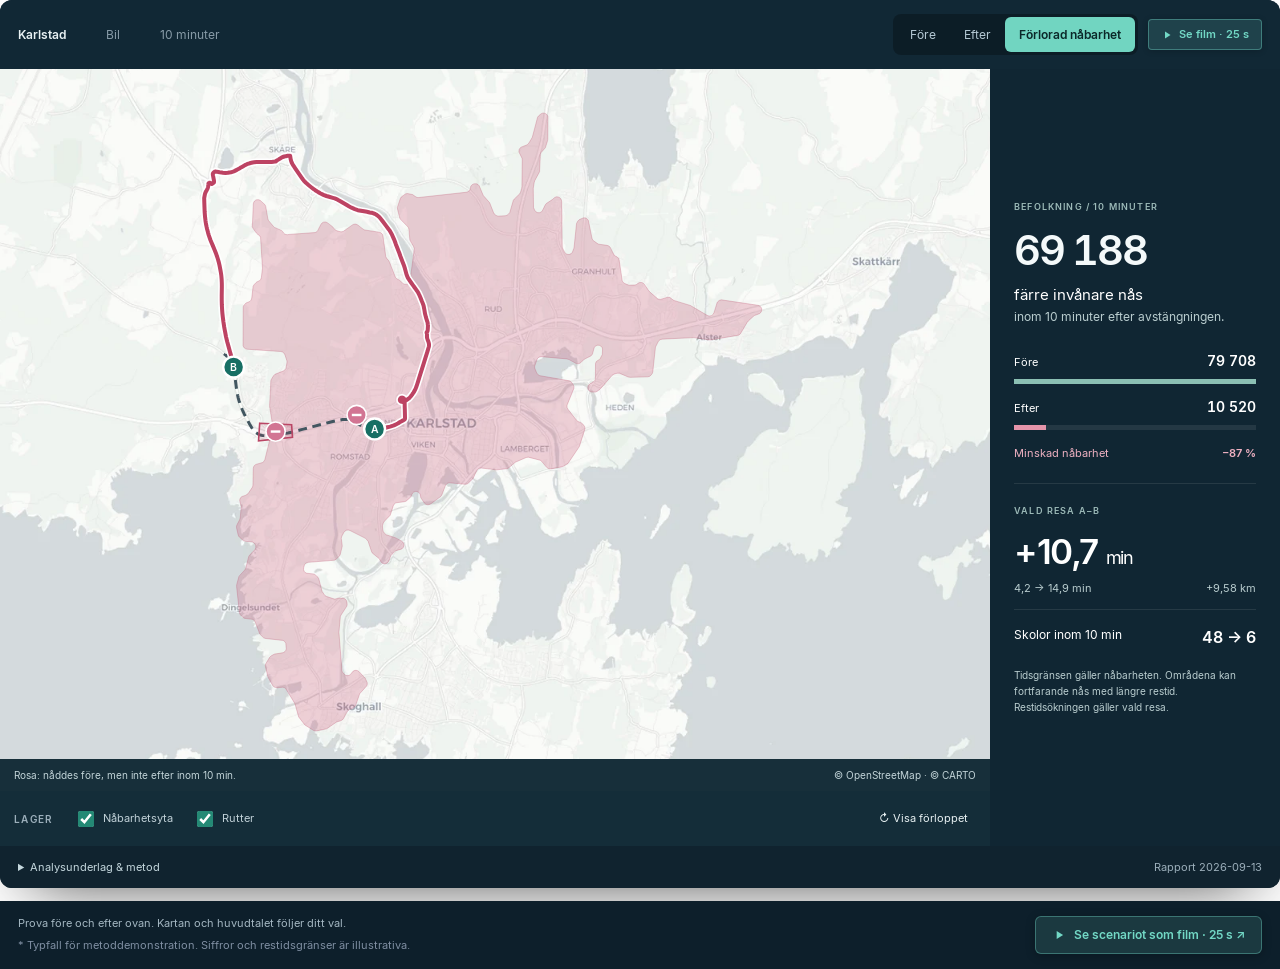
==== commit fef7863f: "Revert "Refine landing page copy for planning scenarios" This reverts commit 5b2d1c4a9ec489301a9d6a7" ====
--- a/crisis.html
+++ b/crisis.html
@@ -2,5 +2,5 @@
 <div class="analysis-body"><div class="map-column"><div class="map" id="map-container"><svg xmlns="http://www.w3.org/2000/svg" viewBox="170 130 1120 860" role="img" aria-labelledby="maptitle"><title id="maptitle">Karlstad: nåbarhet och omledning vid två avstängningar</title><image href="[data-uri]" x="0" y="0" width="1920" height="1080"/><g class="area area-baseline" fill-rule="evenodd"><path d="M-315.58,601.57 L-316.32,601.19 L-316.71,600.46 L-316.61,599.64 L-316.06,599.01 L-306.23,595.48 L-305.67,595.14 L-305.43,594.86 L-298.61,584.56 L-297.50,576.89 L-297.30,576.34 L-296.89,575.92 L-296.34,575.71 L-268.67,571.26 L-267.91,570.92 L-267.59,570.51 L-267.43,569.95 L-265.20,547.42 L-265.03,546.88 L-264.67,546.46 L-264.18,546.21 L-256.08,543.99 L-247.77,536.39 L-247.45,535.98 L-244.23,526.68 L-244.15,526.15 L-246.35,514.36 L-246.60,513.92 L-254.03,504.82 L-254.61,504.53 L-264.98,501.77 L-265.68,501.33 L-265.95,500.85 L-266.01,500.30 L-265.70,496.72 L-265.55,496.21 L-265.22,495.79 L-264.77,495.52 L-263.98,495.49 L-263.50,495.71 L-262.65,496.37 L-261.88,496.41 L-261.34,496.17 L-257.55,493.56 L-257.05,493.34 L-256.50,493.34 L-255.99,493.55 L-250.72,497.11 L-250.25,497.33 L-239.11,498.40 L-238.56,498.57 L-237.98,499.19 L-232.27,511.17 L-231.80,511.57 L-227.33,514.17 L-226.70,514.24 L-214.88,513.21 L-214.17,512.74 L-211.15,509.24 L-210.84,508.70 L-210.76,508.36 L-206.35,467.77 L-201.98,455.47 L-201.66,455.09 L-198.13,452.13 L-197.65,451.44 L-190.98,433.03 L-190.70,432.56 L-190.25,432.23 L-189.72,432.11 L-189.17,432.20 L-188.71,432.50 L-188.40,432.95 L-185.88,444.85 L-185.97,445.37 L-188.65,452.62 L-188.75,453.28 L-187.45,496.51 L-187.32,497.10 L-186.79,497.71 L-186.22,497.92 L-176.18,499.62 L-175.69,499.80 L-164.52,509.66 L-164.02,509.96 L-163.45,510.05 L-138.93,509.37 L-138.46,509.53 L-126.30,516.31 L-125.63,516.36 L-113.88,514.71 L-113.24,514.49 L-99.20,506.30 L-98.72,505.89 L-98.46,505.31 L-94.67,489.26 L-94.23,488.69 L-88.39,484.29 L-87.83,484.16 L-38.37,482.50 L-37.57,482.26 L-35.90,480.59 L-35.68,480.09 L-34.91,477.22 L-34.88,476.51 L-37.37,470.86 L-37.70,470.38 L-38.12,470.10 L-38.68,469.98 L-62.48,469.08 L-62.98,468.96 L-63.40,468.68 L-68.57,463.60 L-68.86,463.18 L-72.84,446.93 L-73.20,446.22 L-74.79,444.34 L-75.05,444.09 L-75.57,443.84 L-76.14,443.82 L-76.74,444.07 L-78.41,445.21 L-78.88,445.70 L-83.59,460.42 L-84.03,461.07 L-88.29,464.56 L-99.72,467.25 L-100.29,467.26 L-100.81,467.04 L-101.33,466.38 L-109.48,444.49 L-109.87,443.88 L-113.14,440.58 L-113.72,440.20 L-155.58,435.35 L-176.25,430.50 L-177.01,430.69 L-178.94,432.34 L-179.39,432.61 L-180.17,432.65 L-180.65,432.44 L-186.69,428.20 L-186.97,427.77 L-187.08,427.26 L-186.89,426.51 L-186.32,425.98 L-179.61,422.58 L-179.17,422.25 L-178.87,421.77 L-176.55,416.22 L-165.50,403.17 L-164.80,402.73 L-164.24,402.69 L-163.71,402.88 L-163.17,403.51 L-158.29,414.69 L-157.98,415.17 L-157.51,415.49 L-151.83,418.04 L-150.99,418.17 L-113.72,413.87 L-113.14,413.49 L-109.66,409.88 L-107.17,402.59 L-106.93,402.15 L-103.71,399.37 L-103.20,399.10 L-102.63,399.05 L-101.86,399.41 L-99.16,401.93 L-98.84,402.37 L-95.60,415.69 L-95.35,416.24 L-94.90,416.65 L-88.26,420.66 L-62.84,423.67 L-54.56,427.00 L-54.14,427.46 L-51.09,432.90 L-50.70,433.36 L-49.96,433.66 L-49.12,433.47 L-38.36,427.67 L-37.59,427.51 L-37.08,427.65 L-36.51,428.18 L-30.74,437.87 L-30.33,438.20 L-25.54,440.93 L-25.09,441.35 L-22.81,446.90 L-22.71,447.36 L-21.81,469.60 L-21.66,470.21 L-21.48,470.51 L-12.87,481.92 L-12.43,482.33 L-11.87,482.52 L-0.34,484.29 L0.47,484.72 L5.74,490.43 L10.81,504.50 L11.13,505.03 L24.92,515.02 L25.67,515.30 L62.70,511.65 L63.51,511.82 L68.16,515.80 L68.50,516.23 L72.95,531.95 L73.29,532.41 L75.37,534.36 L75.85,534.67 L76.35,534.77 L102.90,530.06 L123.61,522.24 L124.38,522.18 L125.77,522.84 L126.32,522.83 L126.81,522.61 L127.23,522.16 L132.58,513.58 L136.22,482.99 L136.19,482.40 L135.78,481.74 L129.57,477.83 L129.25,477.40 L129.13,476.87 L129.21,476.34 L129.48,475.88 L129.91,475.56 L136.80,472.21 L150.89,458.52 L151.61,458.16 L152.14,458.16 L152.64,458.37 L158.84,462.62 L163.06,470.23 L163.46,470.56 L163.96,470.72 L164.47,470.69 L164.94,470.47 L165.45,469.80 L176.86,440.79 L177.17,440.32 L181.18,436.28 L181.68,435.96 L201.89,432.90 L202.38,432.59 L202.61,432.30 L203.89,430.20 L204.28,423.99 L204.09,423.45 L203.45,422.91 L202.83,422.79 L189.90,422.83 L189.19,422.46 L185.54,418.92 L184.71,418.69 L182.22,418.67 L181.75,418.48 L181.23,417.92 L181.09,417.43 L177.57,380.23 L177.26,379.42 L176.61,378.97 L175.82,378.95 L175.34,379.19 L174.99,379.59 L173.13,384.86 L173.03,385.43 L173.03,393.09 L172.93,393.63 L172.62,394.08 L171.91,394.46 L168.91,394.49 L168.32,394.60 L167.82,394.93 L164.68,398.01 L164.15,398.34 L151.39,399.65 L150.61,399.95 L150.13,400.64 L145.28,414.45 L140.24,420.31 L139.54,420.75 L138.71,420.70 L138.05,420.20 L133.54,413.77 L133.35,413.35 L129.13,377.81 L128.86,377.06 L126.78,373.89 L126.16,373.34 L113.81,370.26 L101.71,373.05 L101.24,373.41 L100.94,374.01 L96.13,391.53 L95.76,392.16 L88.92,396.87 L88.39,397.09 L76.36,396.95 L75.81,396.83 L69.11,392.00 L68.63,391.38 L66.00,377.40 L68.56,363.63 L68.74,363.17 L69.05,362.80 L76.87,356.41 L77.35,355.75 L77.39,354.94 L76.17,349.17 L75.94,348.62 L75.56,348.25 L74.74,348.00 L13.21,347.21 L12.66,347.09 L-3.32,335.64 L-3.66,335.30 L-3.85,334.86 L-8.02,319.10 L-8.31,318.67 L-12.41,314.31 L-13.00,314.06 L-16.91,313.26 L-17.43,313.04 L-17.82,312.63 L-22.91,298.52 L-30.84,290.08 L-31.10,289.69 L-35.10,273.49 L-35.48,272.75 L-37.58,270.43 L-38.39,270.14 L-87.76,266.70 L-88.24,266.58 L-88.64,266.30 L-92.53,262.47 L-92.83,262.04 L-96.82,245.16 L-100.10,241.02 L-100.59,240.62 L-101.13,240.46 L-102.00,240.68 L-105.65,242.85 L-106.11,243.25 L-112.53,256.64 L-112.84,257.06 L-113.28,257.34 L-113.79,257.43 L-114.30,257.33 L-114.91,256.86 L-129.95,236.10 L-130.40,235.80 L-144.81,229.34 L-145.26,229.01 L-145.55,228.53 L-145.58,227.69 L-145.32,227.19 L-141.16,223.78 L-127.31,220.74 L-126.51,220.98 L-126.12,221.37 L-125.92,221.89 L-125.26,225.43 L-124.94,225.91 L-124.18,226.28 L-103.77,225.05 L-102.99,224.79 L-102.10,223.91 L-101.31,223.75 L-100.79,223.90 L-100.37,224.24 L-100.11,224.72 L-99.86,225.83 L-99.52,226.25 L-99.05,226.50 L-82.39,228.37 L-81.92,228.63 L-81.47,229.30 L-79.48,235.76 L-79.06,236.24 L-76.11,238.53 L-75.37,238.84 L-25.45,235.92 L-24.68,236.31 L-19.50,241.40 L-19.22,241.80 L-15.02,257.42 L-14.71,258.03 L-14.44,258.29 L-13.19,259.19 L-12.66,259.33 L-12.11,259.24 L-11.59,258.91 L-5.73,253.33 L-5.48,252.80 L-3.70,245.87 L-3.41,245.46 L-0.32,242.42 L0.48,242.04 L17.43,243.56 L18.06,243.94 L22.59,248.63 L23.07,248.98 L23.58,249.10 L24.81,248.80 L25.35,248.89 L25.82,249.17 L26.51,250.35 L27.11,250.82 L37.41,252.99 L37.87,253.32 L38.23,254.09 L41.29,277.66 L41.15,278.47 L38.29,284.09 L37.73,284.67 L13.55,292.28 L12.82,292.76 L12.54,293.31 L9.98,302.30 L9.92,302.91 L10.11,303.48 L12.51,307.77 L13.11,308.20 L13.66,308.28 L49.57,307.78 L49.93,307.73 L50.46,307.49 L50.84,307.06 L50.98,306.72 L56.19,289.63 L56.46,289.14 L62.96,283.91 L63.44,283.67 L77.08,282.44 L77.90,282.12 L78.38,281.38 L82.70,266.79 L83.10,266.34 L91.51,260.19 L91.94,259.73 L97.06,245.11 L100.54,241.64 L101.24,241.27 L102.02,241.33 L106.00,242.88 L106.62,243.36 L113.40,252.75 L113.67,253.58 L108.34,277.45 L108.04,277.89 L107.59,278.19 L102.63,279.20 L102.19,279.49 L101.89,279.91 L101.76,280.49 L101.15,291.93 L98.46,297.49 L98.44,322.07 L98.52,322.64 L100.87,330.93 L101.30,331.64 L101.99,331.98 L113.34,331.87 L114.04,331.49 L116.23,328.22 L116.84,327.71 L126.44,325.59 L136.06,327.71 L136.66,328.19 L138.82,331.23 L139.56,331.59 L164.79,330.32 L165.39,330.17 L165.83,329.84 L172.24,318.53 L173.92,285.24 L173.83,284.60 L173.31,283.95 L172.72,283.71 L167.12,282.69 L166.67,282.53 L164.79,280.41 L164.52,280.16 L164.00,279.90 L153.82,279.66 L152.74,279.96 L152.17,279.98 L151.64,279.76 L150.93,278.96 L150.42,278.70 L144.84,278.28 L144.30,278.13 L143.86,277.78 L143.60,277.28 L143.55,276.72 L143.74,276.18 L148.01,271.41 L148.46,271.08 L158.56,266.44 L180.76,260.94 L201.28,259.02 L202.08,259.19 L202.65,259.79 L206.80,268.08 L207.24,268.63 L217.32,273.23 L227.16,273.92 L227.70,273.72 L227.99,273.49 L231.44,270.17 L232.16,269.93 L235.01,269.78 L235.70,269.36 L236.06,268.56 L238.24,253.03 L236.96,234.92 L236.51,234.20 L230.17,228.26 L221.91,215.10 L221.71,214.57 L218.88,195.80 L218.55,195.28 L215.25,191.69 L214.81,191.35 L214.29,191.20 L202.72,189.75 L202.23,189.47 L201.90,189.02 L199.88,184.68 L199.34,184.04 L198.80,183.83 L190.37,182.16 L189.78,182.15 L189.29,182.35 L186.80,184.67 L186.33,184.96 L185.79,185.05 L181.46,184.89 L180.87,184.97 L180.24,185.43 L179.95,186.23 L177.09,219.07 L176.93,219.60 L176.59,220.02 L176.11,220.28 L175.57,220.34 L151.87,218.07 L151.36,217.78 L146.93,213.79 L146.62,213.39 L143.76,203.94 L143.70,203.45 L146.19,193.01 L159.43,169.87 L160.02,169.32 L179.63,159.44 L180.01,159.01 L182.64,154.69 L182.85,154.15 L182.84,153.63 L182.62,153.10 L172.63,137.60 L169.27,119.95 L168.87,119.15 L165.09,115.06 L164.40,114.62 L163.89,114.58 L163.34,114.74 L158.61,117.17 L158.13,117.81 L152.07,132.92 L151.71,133.30 L150.99,133.56 L150.47,133.50 L149.95,133.24 L149.62,132.85 L149.44,132.38 L144.71,104.19 L139.76,94.59 L139.38,94.11 L138.90,93.85 L138.35,93.79 L137.76,93.98 L135.26,95.36 L134.67,95.93 L129.75,110.16 L129.40,110.70 L126.94,113.13 L126.27,113.49 L125.75,113.51 L110.29,111.12 L98.83,105.51 L98.41,105.20 L98.14,104.75 L98.05,104.23 L98.16,103.72 L98.46,103.28 L98.89,102.98 L113.40,96.65 L113.87,96.34 L118.83,89.27 L120.31,79.56 L117.99,46.18 L111.18,34.76 L105.91,30.85 L105.55,30.44 L105.35,29.66 L105.62,28.90 L106.02,28.53 L113.45,24.00 L114.02,23.40 L118.83,14.66 L120.31,4.94 L116.40,-99.20 L116.17,-99.96 L114.26,-102.06 L113.50,-102.52 L101.55,-102.89 L101.08,-102.98 L88.54,-110.44 L76.30,-112.23 L75.55,-112.18 L68.34,-109.98 L67.88,-109.61 L63.72,-104.82 L63.11,-104.41 L62.63,-104.34 L51.20,-104.70 L50.70,-104.81 L50.27,-105.10 L45.90,-109.41 L45.61,-109.83 L41.47,-126.46 L38.46,-129.90 L37.98,-130.27 L37.38,-130.42 L0.28,-132.46 L-0.27,-132.28 L-4.54,-129.96 L-5.03,-129.55 L-9.62,-120.38 L-10.12,-119.82 L-10.85,-119.60 L-23.63,-119.42 L-25.06,-118.99 L-25.62,-119.06 L-26.10,-119.35 L-26.44,-119.80 L-31.68,-131.40 L-32.04,-131.77 L-37.24,-135.75 L-37.74,-136.50 L-39.03,-165.43 L-39.34,-166.31 L-39.78,-166.68 L-40.41,-166.84 L-63.98,-168.32 L-64.48,-168.57 L-64.95,-169.24 L-64.96,-170.06 L-64.71,-170.55 L-64.03,-171.01 L-62.77,-171.23 L-53.99,-174.88 L-53.52,-175.17 L-53.11,-175.85 L-50.69,-183.97 L-50.10,-184.55 L-49.28,-184.69 L-33.04,-179.03 L-32.61,-178.63 L-25.54,-168.28 L-24.93,-167.76 L-24.39,-167.62 L-13.61,-166.81 L-13.04,-166.87 L-12.40,-167.28 L-12.11,-167.78 L-6.61,-182.92 L-0.22,-193.70 L0.51,-194.12 L1.08,-194.13 L11.19,-192.11 L11.93,-191.70 L25.11,-177.81 L25.85,-177.56 L29.23,-178.00 L29.96,-177.76 L30.32,-177.39 L35.56,-169.76 L35.95,-169.35 L50.64,-162.68 L56.40,-156.67 L56.76,-155.95 L59.95,-138.07 L60.36,-137.52 L62.52,-135.64 L63.01,-135.46 L63.53,-135.48 L64.27,-135.91 L72.20,-144.01 L72.63,-144.82 L71.88,-161.46 L68.96,-168.74 L68.87,-169.50 L69.05,-169.98 L75.33,-180.60 L75.70,-181.01 L76.47,-181.29 L77.01,-181.21 L80.63,-179.89 L81.27,-179.42 L86.96,-167.92 L87.31,-167.45 L87.75,-167.18 L88.32,-167.08 L99.89,-167.22 L100.51,-167.53 L102.03,-168.76 L102.52,-169.47 L102.53,-170.33 L101.31,-174.73 L101.04,-175.29 L94.84,-180.64 L94.42,-181.26 L91.68,-200.18 L85.82,-217.85 L85.79,-218.66 L86.03,-219.14 L86.68,-219.61 L113.95,-229.15 L118.52,-229.77 L119.06,-229.74 L119.74,-229.33 L122.33,-226.51 L122.84,-226.13 L123.38,-226.01 L123.93,-226.12 L125.28,-226.86 L125.81,-226.87 L126.31,-226.67 L126.70,-226.31 L126.92,-225.83 L128.46,-219.59 L128.68,-219.08 L152.28,-194.68 L152.65,-193.97 L152.47,-169.39 L146.21,-154.97 L143.04,-136.65 L136.22,-125.57 L136.13,-124.95 L136.55,-115.70 L136.68,-115.12 L136.99,-114.69 L137.49,-114.37 L151.16,-108.92 L151.71,-108.80 L152.25,-108.89 L164.09,-112.99 L164.59,-113.07 L201.68,-111.82 L202.41,-111.58 L207.72,-106.39 L208.01,-105.97 L211.93,-89.52 L212.26,-88.83 L214.50,-86.08 L215.19,-85.76 L215.77,-85.78 L226.75,-88.25 L227.30,-88.26 L228.03,-87.88 L233.49,-82.50 L233.78,-82.09 L236.91,-69.70 L237.25,-45.00 L238.94,-41.20 L239.30,-40.69 L239.78,-40.40 L240.60,-40.37 L241.29,-40.81 L243.62,-45.00 L245.64,-59.05 L252.32,-69.73 L252.73,-70.04 L262.47,-74.90 L262.97,-75.62 L264.67,-80.67 L264.95,-81.16 L265.40,-81.49 L265.94,-81.62 L266.75,-81.40 L269.61,-78.58 L269.82,-78.01 L274.36,-44.89 L274.12,4.47 L274.19,5.02 L275.35,9.37 L275.56,9.85 L283.48,18.06 L283.75,18.46 L286.52,29.35 L286.37,30.08 L282.33,38.05 L281.14,54.47 L284.89,65.86 L290.32,71.22 L291.07,71.64 L302.80,74.48 L303.40,74.51 L311.23,71.76 L311.89,71.30 L312.16,70.80 L315.61,60.49 L315.88,60.02 L316.31,59.69 L316.83,59.54 L341.51,57.87 L342.14,57.70 L342.74,57.08 L342.89,56.45 L343.06,51.40 L342.95,50.75 L342.57,50.22 L334.88,42.86 L334.57,42.43 L331.59,29.77 L331.70,4.92 L334.84,-7.53 L335.13,-7.95 L340.73,-13.45 L341.21,-13.76 L341.77,-13.85 L353.20,-13.28 L353.68,-13.44 L354.07,-13.75 L355.59,-16.32 L355.68,-16.84 L356.81,-69.57 L356.72,-70.14 L353.75,-79.19 L348.79,-84.14 L348.44,-84.73 L334.53,-131.27 L331.69,-150.59 L331.38,-151.11 L323.91,-159.55 L323.67,-159.94 L319.71,-176.93 L315.87,-182.00 L301.18,-189.78 L300.82,-190.24 L298.87,-194.28 L296.44,-230.38 L293.38,-242.95 L293.35,-243.49 L293.53,-244.00 L294.13,-244.54 L302.91,-248.78 L303.41,-248.91 L316.47,-247.44 L316.97,-247.29 L317.38,-246.95 L317.70,-246.23 L321.15,-218.92 L324.23,-210.91 L324.73,-210.44 L328.54,-208.12 L353.79,-202.86 L377.82,-208.64 L378.33,-208.66 L378.82,-208.50 L379.36,-207.96 L381.92,-200.49 L381.99,-200.02 L380.37,-191.33 L379.33,-189.28 L378.73,-188.67 L366.98,-185.42 L366.29,-185.03 L361.83,-178.49 L360.09,-169.55 L360.28,-168.87 L369.71,-151.28 L373.99,-134.73 L375.78,-95.16 L376.00,-94.37 L377.98,-90.96 L378.65,-90.53 L379.44,-90.53 L379.91,-90.78 L380.29,-91.25 L382.05,-94.44 L382.25,-95.07 L386.49,-129.25 L386.70,-129.83 L391.34,-134.44 L391.87,-134.77 L404.04,-136.09 L404.71,-136.52 L406.96,-138.98 L407.17,-139.50 L410.79,-156.32 L410.95,-156.74 L416.97,-166.87 L429.55,-174.95 L435.15,-182.71 L435.40,-183.24 L442.15,-206.33 L442.71,-206.91 L446.57,-209.06 L447.21,-209.71 L449.59,-219.16 L448.16,-230.92 L442.02,-242.38 L441.81,-242.69 L441.33,-243.05 L439.80,-243.45 L439.36,-243.75 L438.98,-244.46 L439.06,-245.26 L439.56,-245.88 L459.37,-259.67 L459.70,-260.18 L465.05,-273.48 L465.48,-273.88 L474.57,-279.50 L474.92,-280.01 L477.96,-286.71 L478.51,-287.33 L479.04,-287.51 L479.59,-287.48 L480.09,-287.23 L480.45,-286.80 L480.62,-286.27 L482.24,-270.24 L482.10,-269.48 L481.57,-268.91 L481.09,-268.73 L469.88,-266.77 L469.31,-266.56 L468.91,-266.18 L468.66,-265.34 L468.29,-243.04 L468.17,-242.50 L467.86,-242.06 L465.49,-239.75 L465.04,-239.46 L464.51,-239.36 L458.30,-239.35 L457.60,-238.98 L457.21,-238.29 L456.07,-192.05 L451.05,-176.88 L450.46,-145.34 L450.36,-144.85 L450.10,-144.42 L449.69,-144.12 L439.40,-139.00 L433.81,-138.69 L432.97,-138.39 L432.60,-137.97 L432.42,-137.37 L430.42,-119.22 L430.28,-118.73 L429.75,-118.17 L429.27,-118.00 L419.76,-116.40 L419.22,-116.21 L418.70,-115.67 L418.54,-115.12 L416.96,-102.20 L416.58,-101.59 L414.61,-99.69 L414.36,-99.13 L410.53,-82.66 L410.24,-82.24 L402.30,-74.13 L402.08,-73.61 L398.13,-57.32 L397.85,-56.90 L390.19,-49.25 L389.77,-48.51 L389.12,-20.42 L389.19,-19.83 L398.59,15.40 L398.80,15.88 L403.91,21.24 L404.59,21.66 L419.71,23.12 L420.18,23.25 L420.58,23.54 L426.45,29.78 L439.46,54.53 L446.40,71.05 L448.77,114.98 L448.92,115.59 L449.26,116.03 L449.81,116.33 L466.70,121.63 L467.20,121.92 L467.64,122.66 L472.22,143.52 L472.43,144.04 L473.03,144.56 L491.05,153.45 L491.49,153.80 L491.76,154.30 L491.81,154.86 L489.10,178.88 L490.36,228.07 L490.51,228.74 L491.94,231.86 L492.36,232.24 L492.89,232.42 L493.45,232.37 L493.95,232.11 L496.59,228.84 L496.79,228.53 L496.94,227.88 L498.33,178.89 L495.49,154.79 L495.81,154.02 L496.24,153.67 L503.05,151.72 L503.63,151.42 L504.09,150.68 L505.06,111.41 L505.18,110.89 L505.70,110.27 L506.20,110.07 L506.74,110.08 L507.44,110.46 L507.82,111.17 L511.35,128.90 L511.24,154.10 L513.27,163.63 L520.10,177.84 L520.23,178.40 L520.01,179.21 L518.28,180.99 L517.87,181.67 L513.85,195.08 L513.21,203.45 L515.82,256.25 L515.96,256.83 L516.26,257.25 L517.01,257.63 L529.83,260.15 L530.43,260.16 L531.19,259.73 L541.16,249.77 L541.94,249.54 L544.82,249.57 L545.56,249.99 L555.86,261.39 L559.42,269.94 L559.79,270.49 L560.37,270.83 L568.08,273.36 L568.64,273.45 L576.91,271.48 L577.46,271.23 L577.97,270.55 L580.78,263.29 L581.09,262.80 L581.87,262.41 L631.22,265.59 L631.77,265.53 L636.22,263.27 L636.69,262.90 L643.35,251.22 L643.69,250.82 L644.41,250.53 L644.93,250.56 L645.59,250.97 L656.17,262.50 L656.87,262.94 L657.62,262.93 L660.50,261.52 L661.04,261.08 L668.00,246.09 L668.55,245.47 L669.08,245.29 L669.64,245.33 L670.14,245.59 L670.60,246.28 L676.08,265.12 L676.38,265.54 L681.82,271.00 L682.10,271.22 L682.70,271.45 L694.57,273.47 L709.28,272.41 L710.05,272.57 L710.46,272.91 L710.71,273.38 L715.24,287.66 L723.36,296.44 L728.51,310.37 L728.83,310.90 L732.26,313.39 L732.97,313.67 L745.04,312.84 L745.76,312.38 L748.29,309.60 L748.69,308.87 L752.88,293.07 L753.19,292.65 L761.40,285.14 L761.65,284.63 L763.56,277.81 L764.03,241.43 L763.80,240.87 L756.86,230.08 L756.66,229.59 L756.74,228.80 L757.03,228.36 L757.71,227.97 L769.97,225.11 L770.53,224.86 L770.94,224.41 L776.54,215.29 L783.15,189.17 L783.63,188.60 L786.98,187.10 L787.65,186.55 L794.47,176.83 L794.77,176.06 L795.09,173.70 L795.25,173.20 L795.82,172.65 L796.33,172.50 L796.85,172.55 L797.52,172.97 L797.78,173.43 L799.03,177.06 L799.10,177.61 L798.95,178.15 L798.37,178.74 L797.01,179.02 L796.50,179.31 L796.16,179.77 L796.03,180.41 L795.81,218.43 L792.93,228.28 L792.64,228.68 L786.85,234.17 L786.41,234.92 L785.73,258.07 L785.57,258.50 L779.10,269.93 L777.69,277.90 L777.81,302.63 L777.89,303.20 L779.82,309.70 L782.48,312.60 L783.17,313.03 L783.92,313.03 L786.98,311.53 L787.41,311.21 L787.71,310.75 L793.25,298.01 L793.66,297.63 L802.77,291.95 L803.10,291.55 L807.05,284.58 L807.42,284.16 L807.93,283.92 L808.50,283.90 L809.03,284.11 L809.42,284.51 L812.99,293.66 L813.09,294.15 L813.79,352.57 L816.67,361.38 L820.07,365.03 L820.84,365.48 L821.40,365.48 L821.92,365.26 L825.58,361.37 L828.53,352.81 L831.26,323.17 L831.41,322.65 L833.48,318.67 L833.83,318.23 L834.32,317.97 L840.35,316.15 L840.77,315.85 L844.64,312.01 L845.15,311.80 L845.71,311.81 L846.42,312.22 L846.78,312.97 L851.02,342.59 L851.24,343.20 L851.69,343.66 L858.68,348.34 L859.14,348.56 L872.17,349.86 L872.73,350.04 L873.31,350.69 L878.60,362.77 L878.95,363.13 L879.40,363.34 L883.39,363.67 L883.88,363.92 L884.23,364.35 L884.40,364.87 L887.54,394.77 L887.73,395.39 L888.12,395.82 L888.43,396.00 L896.92,399.71 L906.97,399.20 L907.56,399.05 L908.16,398.50 L909.27,395.37 L909.81,394.67 L910.36,394.45 L912.86,394.05 L913.66,394.15 L914.26,394.68 L922.01,407.01 L922.39,407.45 L934.36,418.06 L935.10,418.26 L935.67,418.13 L946.50,413.51 L947.36,413.43 L948.09,413.87 L951.60,417.87 L952.06,418.24 L972.84,424.32 L997.08,438.76 L997.66,438.97 L998.21,438.93 L998.75,438.65 L1002.01,436.14 L1002.43,435.65 L1007.04,420.25 L1007.39,419.82 L1010.12,417.59 L1010.90,417.28 L1077.78,426.22 L1078.51,426.54 L1078.84,426.96 L1078.98,427.47 L1078.83,428.25 L1078.49,428.66 L1078.03,428.92 L1053.83,436.72 L1053.18,437.10 L1044.89,444.78 L1036.17,460.93 L1035.85,461.33 L1035.42,461.58 L997.95,467.93 L978.54,464.74 L935.42,466.69 L934.85,466.82 L934.37,467.16 L931.79,469.84 L931.48,470.29 L929.88,476.51 L926.46,509.62 L926.10,510.24 L922.36,513.87 L921.61,514.10 L896.92,514.38 L884.80,508.76 L884.27,508.61 L883.72,508.67 L876.98,510.57 L876.44,510.84 L876.05,511.30 L871.77,518.71 L871.10,519.13 L868.89,519.75 L868.32,520.04 L860.50,529.64 L856.01,532.73 L855.55,532.94 L855.04,532.96 L850.50,532.36 L849.69,532.46 L849.28,532.74 L848.96,533.21 L847.51,536.36 L847.13,536.73 L846.64,536.92 L845.86,536.85 L845.42,536.57 L845.11,536.14 L841.04,527.34 L840.93,526.53 L841.13,526.01 L841.52,525.61 L849.22,520.36 L849.82,520.13 L854.54,519.44 L855.03,519.15 L855.35,518.68 L855.46,518.04 L855.05,495.42 L855.42,494.69 L856.14,494.30 L856.69,494.30 L857.79,494.74 L858.43,494.87 L858.99,494.74 L859.45,494.39 L863.74,486.66 L863.95,485.91 L864.40,476.95 L864.34,476.38 L862.48,470.03 L862.11,469.56 L859.92,467.66 L859.14,467.29 L858.35,467.42 L855.76,469.37 L855.26,469.99 L852.30,476.67 L851.64,486.04 L851.31,486.85 L850.84,487.21 L841.40,491.66 L834.54,498.68 L833.84,499.07 L833.30,499.08 L832.80,498.88 L821.11,491.45 L784.41,487.90 L783.56,488.06 L783.15,488.39 L782.87,488.91 L778.94,500.91 L778.85,501.46 L778.98,502.00 L782.91,511.36 L783.25,511.89 L784.06,512.27 L824.57,518.83 L825.24,519.38 L829.37,525.88 L829.47,526.43 L829.34,526.96 L818.79,550.25 L818.65,550.79 L818.71,551.29 L818.98,551.79 L833.35,570.09 L834.12,570.41 L834.75,570.33 L836.39,569.80 L836.90,569.83 L837.37,570.04 L842.57,575.27 L842.86,575.69 L842.96,576.43 L835.21,600.49 L821.10,621.74 L815.04,625.44 L796.73,629.14 L796.21,629.14 L795.72,628.96 L795.34,628.60 L787.57,618.07 L787.05,617.61 L770.76,613.38 L770.09,613.52 L755.21,620.04 L746.92,627.63 L746.16,627.99 L732.53,629.74 L709.17,626.73 L708.58,626.76 L707.91,627.16 L707.61,627.67 L702.62,640.81 L695.30,647.74 L694.89,648.01 L694.16,648.10 L670.74,644.94 L670.14,644.97 L669.66,645.20 L669.15,645.90 L663.31,662.11 L663.03,662.57 L645.55,675.65 L644.83,675.92 L644.07,675.77 L643.52,675.23 L637.20,664.24 L634.47,625.87 L634.22,625.12 L632.75,622.87 L632.09,622.48 L631.32,622.50 L630.87,622.75 L630.50,623.20 L629.45,625.09 L629.23,625.89 L628.67,650.11 L625.67,663.09 L625.33,663.55 L619.38,668.85 L618.87,669.13 L605.10,670.39 L604.27,670.72 L603.80,671.47 L599.57,686.26 L599.29,686.65 L591.16,694.64 L589.42,699.44 L589.35,700.24 L590.39,706.35 L590.66,706.82 L593.70,710.47 L594.25,710.75 L606.54,714.43 L618.87,721.41 L619.22,721.91 L620.17,724.31 L620.15,724.90 L619.34,726.57 L619.04,726.96 L618.62,727.23 L606.90,729.70 L606.57,729.81 L606.06,730.18 L599.97,736.72 L595.52,750.29 L595.08,750.94 L594.35,751.24 L593.82,751.19 L590.39,749.44 L590.02,748.96 L586.05,740.48 L585.76,740.05 L576.83,733.45 L576.54,732.94 L571.94,718.50 L571.55,717.83 L568.72,714.87 L568.24,714.51 L544.62,702.74 L544.02,702.57 L543.22,702.78 L542.64,703.47 L538.06,714.11 L538.05,714.72 L539.79,724.61 L536.85,736.26 L536.48,736.91 L530.99,742.29 L530.58,742.57 L530.10,742.68 L493.80,744.77 L492.94,745.09 L492.45,745.88 L490.36,753.72 L490.32,754.34 L490.54,754.93 L492.32,757.87 L492.94,758.46 L493.52,758.60 L505.09,759.40 L505.73,759.75 L510.09,764.04 L510.47,764.71 L514.42,781.21 L517.69,786.35 L518.17,786.83 L530.36,791.04 L531.18,790.91 L535.00,789.18 L535.49,789.06 L536.23,789.22 L538.17,790.71 L539.00,790.85 L539.53,790.66 L540.07,790.02 L541.51,782.96 L541.73,782.45 L542.38,781.93 L542.93,781.85 L543.71,782.13 L544.08,782.55 L544.25,783.08 L545.96,798.42 L545.93,798.91 L545.72,799.37 L537.41,811.42 L537.18,811.91 L535.38,832.85 L539.14,881.19 L539.36,881.67 L542.84,886.85 L543.49,887.22 L544.31,887.19 L548.99,885.71 L549.59,885.37 L555.09,877.24 L555.82,876.86 L556.63,876.95 L557.08,877.27 L568.50,889.39 L571.95,897.10 L572.07,897.65 L571.95,898.21 L571.63,898.68 L561.52,908.15 L561.19,908.57 L556.08,924.79 L555.85,925.23 L555.27,925.67 L547.08,928.96 L546.60,929.25 L546.26,929.71 L540.58,941.16 L540.21,941.62 L539.69,941.89 L532.56,943.77 L520.49,952.42 L505.92,955.49 L505.38,955.50 L504.88,955.30 L492.78,947.50 L485.31,937.85 L485.07,937.36 L480.92,921.59 L480.69,921.04 L467.85,899.80 L467.22,899.40 L466.41,899.39 L455.88,902.10 L455.36,902.13 L454.87,901.97 L454.32,901.42 L447.11,888.15 L443.13,873.81 L443.09,873.25 L443.27,872.73 L449.14,862.73 L449.63,862.24 L454.85,859.18 L466.75,857.82 L467.12,857.74 L467.63,857.43 L469.84,854.16 L470.09,853.54 L469.59,844.95 L469.35,844.20 L467.64,842.41 L466.89,842.14 L442.70,839.92 L442.10,839.72 L436.98,834.74 L436.70,834.35 L432.36,818.83 L432.00,818.16 L430.02,815.88 L429.52,815.49 L428.91,815.35 L417.48,814.90 L416.99,814.79 L416.56,814.50 L411.88,809.91 L411.52,809.30 L407.73,774.41 L407.77,773.92 L410.78,762.22 L411.05,761.82 L418.79,753.95 L419.11,753.48 L423.12,736.89 L423.42,736.47 L431.43,728.55 L431.66,728.04 L432.38,725.21 L432.42,724.62 L432.24,724.07 L429.99,719.99 L429.34,719.36 L428.73,719.21 L417.13,718.69 L416.58,718.39 L410.65,713.13 L410.31,712.67 L407.44,700.35 L407.42,699.84 L407.58,699.36 L412.30,690.77 L413.92,675.40 L413.85,674.70 L410.38,663.83 L410.13,663.34 L404.89,658.68 L404.40,658.38 L403.56,658.34 L400.43,659.00 L399.63,658.77 L399.24,658.38 L394.00,650.36 L393.90,649.84 L393.83,625.64 L393.52,625.03 L387.94,618.00 L387.28,617.68 L384.15,617.62 L383.65,617.41 L383.27,617.03 L383.04,616.26 L383.01,608.49 L379.44,598.93 L379.09,598.37 L378.61,598.06 L377.96,597.96 L366.65,598.61 L366.05,598.76 L365.62,599.10 L365.27,599.92 L363.29,618.06 L363.01,618.76 L362.63,619.10 L362.15,619.28 L341.05,622.97 L340.23,623.39 L339.83,624.23 L337.33,641.21 L337.14,641.74 L336.76,642.15 L336.24,642.37 L333.17,642.40 L332.58,642.51 L332.08,642.84 L328.93,645.93 L328.49,646.23 L327.97,646.33 L252.52,647.05 L251.94,647.16 L251.50,647.45 L251.20,647.88 L251.08,648.46 L250.92,653.23 L251.02,653.85 L251.36,654.37 L258.96,662.12 L259.22,662.50 L265.33,684.20 L265.88,684.79 L277.89,692.52 L278.18,692.91 L281.39,699.21 L281.54,699.70 L281.41,700.45 L273.85,716.11 L269.49,732.12 L269.28,732.56 L265.63,736.17 L265.26,736.43 L252.75,740.00 L240.51,737.44 L239.83,737.07 L235.81,733.09 L230.42,720.24 L229.87,719.55 L229.30,719.33 L215.27,716.74 L214.55,716.36 L209.40,711.31 L209.12,710.92 L204.74,695.57 L204.30,694.84 L202.32,693.02 L201.68,692.81 L151.58,687.78 L126.95,680.55 L126.50,680.33 L126.16,679.96 L125.22,678.46 L125.01,677.72 L126.29,670.55 L126.63,669.86 L127.05,669.55 L151.40,663.03 L151.96,662.77 L156.20,659.77 L156.64,659.32 L170.61,638.41 L171.08,637.98 L176.98,634.65 L189.00,634.12 L189.55,634.21 L190.02,634.51 L194.82,639.22 L195.10,639.61 L199.61,655.20 L200.08,655.72 L201.15,656.34 L201.92,656.31 L202.37,656.06 L202.82,655.36 L208.48,637.69 L216.44,629.58 L216.78,629.09 L220.35,612.15 L220.68,611.51 L227.38,606.29 L227.94,606.15 L239.98,605.68 L240.49,605.47 L246.60,601.59 L247.18,600.95 L247.28,600.17 L247.10,599.66 L243.33,595.47 L243.00,594.78 L242.95,581.48 L240.44,573.43 L240.13,572.86 L239.39,572.43 L152.41,571.94 L151.67,572.35 L151.35,572.90 L147.13,584.76 L147.03,585.34 L147.03,590.11 L146.80,590.88 L146.42,591.27 L145.92,591.48 L144.04,591.54 L143.55,591.74 L139.50,595.67 L139.03,595.98 L138.48,596.07 L126.80,595.65 L126.35,595.56 L114.33,588.47 L113.80,588.26 L113.22,588.28 L97.56,591.63 L97.04,591.84 L96.67,592.18 L96.43,592.70 L89.49,618.05 L89.05,618.74 L88.57,619.01 L88.02,619.06 L87.49,618.90 L86.92,618.32 L83.34,611.40 L83.19,610.88 L82.33,600.97 L82.64,600.23 L85.79,596.36 L86.10,595.75 L86.56,576.25 L86.42,575.53 L81.90,564.88 L81.38,564.22 L76.39,560.48 L75.65,560.18 L58.91,561.47 L58.11,561.29 L57.55,560.68 L51.06,547.19 L50.73,546.72 L50.05,546.37 L0.58,545.80 L0.03,545.68 L-6.72,540.82 L-7.13,540.35 L-12.20,521.90 L-12.61,521.19 L-13.04,520.92 L-13.60,520.81 L-24.02,520.66 L-24.39,520.69 L-24.92,520.93 L-25.31,521.36 L-25.46,521.69 L-31.14,539.30 L-39.45,547.70 L-45.14,561.73 L-50.30,568.69 L-57.85,575.33 L-58.32,576.08 L-58.35,576.69 L-56.68,588.11 L-56.43,588.58 L-48.09,599.59 L-47.85,600.07 L-47.82,600.60 L-48.14,601.33 L-48.96,601.99 L-49.71,602.14 L-50.21,602.01 L-51.12,601.23 L-51.62,601.05 L-62.39,601.52 L-65.88,600.72 L-66.50,600.16 L-70.82,592.77 L-71.23,592.30 L-71.74,592.06 L-87.73,591.69 L-88.39,591.81 L-91.20,593.80 L-91.64,594.27 L-93.52,599.94 L-93.80,600.42 L-94.50,600.86 L-99.39,602.12 L-100.00,602.72 L-100.17,603.34 L-100.82,613.36 L-100.96,613.87 L-101.27,614.30 L-101.73,614.57 L-102.26,614.66 L-113.38,614.29 L-113.96,614.52 L-117.36,616.73 L-117.76,617.09 L-118.00,617.58 L-122.60,632.51 L-125.85,635.84 L-126.34,636.16 L-151.23,640.04 L-163.28,638.44 L-163.90,638.01 L-164.21,637.32 L-166.75,620.45 L-166.74,619.96 L-164.97,615.61 L-164.57,615.22 L-164.06,615.02 L-163.24,615.11 L-162.79,615.44 L-161.00,618.27 L-160.56,618.59 L-160.04,618.72 L-139.38,615.71 L-138.85,615.53 L-138.42,615.17 L-134.10,609.95 L-130.31,593.11 L-129.93,592.42 L-126.50,589.05 L-126.00,588.74 L-114.12,587.17 L-113.59,587.01 L-113.15,586.65 L-110.21,583.28 L-109.83,582.54 L-105.95,566.13 L-105.64,565.69 L-97.41,557.99 L-94.59,551.67 L-94.65,550.86 L-94.98,550.35 L-100.47,544.66 L-101.21,544.23 L-125.59,543.53 L-126.14,543.61 L-126.62,543.89 L-135.35,551.10 L-138.51,557.23 L-139.14,557.85 L-163.60,563.88 L-164.14,564.12 L-167.95,568.19 L-170.41,575.67 L-173.20,600.32 L-173.32,600.76 L-174.62,602.66 L-175.22,603.15 L-175.98,603.24 L-177.38,602.79 L-177.97,602.84 L-185.71,607.16 L-186.45,607.21 L-191.30,606.17 L-191.80,605.95 L-192.31,605.31 L-194.05,600.67 L-195.86,551.33 L-198.04,543.56 L-198.34,543.14 L-201.02,540.39 L-201.49,540.06 L-201.98,539.93 L-202.48,540.00 L-202.98,540.28 L-205.71,542.49 L-206.14,543.02 L-209.97,559.99 L-210.22,560.40 L-214.14,564.71 L-214.64,565.06 L-215.24,565.16 L-226.42,564.59 L-226.97,564.45 L-227.58,563.85 L-230.39,558.51 L-230.78,558.02 L-231.34,557.74 L-239.56,555.41 L-240.13,555.35 L-249.58,555.89 L-250.11,556.01 L-258.99,561.80 L-259.52,562.40 L-264.86,581.74 L-265.10,582.22 L-265.50,582.58 L-266.01,582.75 L-273.68,583.84 L-283.18,589.63 L-283.53,590.16 L-289.93,604.93 L-290.43,605.53 L-290.92,605.74 L-291.44,605.75 L-315.58,601.57 Z "/></g><g class="area area-crisis" fill-rule="evenodd"><path d="M-315.58,601.57 L-316.32,601.19 L-316.71,600.46 L-316.61,599.64 L-316.06,599.01 L-306.23,595.48 L-305.67,595.14 L-305.43,594.86 L-298.61,584.56 L-297.50,576.89 L-297.30,576.34 L-296.89,575.92 L-296.34,575.71 L-268.67,571.26 L-267.91,570.92 L-267.59,570.51 L-267.43,569.95 L-265.20,547.42 L-265.03,546.88 L-264.67,546.46 L-264.18,546.21 L-256.08,543.99 L-247.77,536.39 L-247.45,535.98 L-244.23,526.68 L-244.15,526.15 L-246.35,514.36 L-246.60,513.92 L-254.03,504.82 L-254.61,504.53 L-264.98,501.77 L-265.68,501.33 L-265.95,500.85 L-266.01,500.30 L-265.70,496.72 L-265.55,496.21 L-265.22,495.79 L-264.77,495.52 L-263.98,495.49 L-263.50,495.71 L-262.65,496.37 L-261.88,496.41 L-261.34,496.17 L-257.55,493.56 L-257.05,493.34 L-256.50,493.34 L-255.99,493.55 L-250.72,497.11 L-250.25,497.33 L-239.11,498.40 L-238.56,498.57 L-237.98,499.19 L-232.27,511.17 L-231.80,511.57 L-227.33,514.17 L-226.70,514.24 L-214.88,513.21 L-214.17,512.74 L-211.15,509.24 L-210.84,508.70 L-210.76,508.36 L-206.35,467.77 L-201.98,455.47 L-201.66,455.09 L-198.13,452.13 L-197.65,451.44 L-190.98,433.03 L-190.70,432.56 L-190.25,432.23 L-189.72,432.11 L-189.17,432.20 L-188.71,432.50 L-188.40,432.95 L-185.88,444.85 L-185.97,445.37 L-188.65,452.62 L-188.75,453.28 L-187.45,496.51 L-187.32,497.10 L-186.79,497.71 L-186.22,497.92 L-176.18,499.62 L-175.69,499.80 L-164.52,509.66 L-164.02,509.96 L-163.45,510.05 L-138.93,509.37 L-138.46,509.53 L-126.30,516.31 L-125.63,516.36 L-113.88,514.71 L-113.24,514.49 L-99.20,506.30 L-98.72,505.89 L-98.46,505.31 L-94.67,489.26 L-94.23,488.69 L-88.39,484.29 L-87.83,484.16 L-38.37,482.50 L-37.57,482.26 L-35.90,480.59 L-35.68,480.09 L-34.91,477.22 L-34.88,476.51 L-37.37,470.86 L-37.70,470.38 L-38.12,470.10 L-38.68,469.98 L-62.48,469.08 L-62.98,468.96 L-63.40,468.68 L-68.57,463.60 L-68.86,463.18 L-72.84,446.93 L-73.20,446.22 L-74.79,444.34 L-75.05,444.09 L-75.57,443.84 L-76.14,443.82 L-76.74,444.07 L-78.41,445.21 L-78.88,445.70 L-83.59,460.42 L-84.03,461.07 L-88.29,464.56 L-99.72,467.25 L-100.29,467.26 L-100.81,467.04 L-101.33,466.38 L-109.48,444.49 L-109.87,443.88 L-113.14,440.58 L-113.72,440.20 L-155.58,435.35 L-176.25,430.50 L-177.01,430.69 L-178.94,432.34 L-179.39,432.61 L-180.17,432.65 L-180.65,432.44 L-186.69,428.20 L-186.97,427.77 L-187.08,427.26 L-186.89,426.51 L-186.32,425.98 L-179.61,422.58 L-179.17,422.25 L-178.87,421.77 L-176.55,416.22 L-165.50,403.17 L-164.80,402.73 L-164.24,402.69 L-163.71,402.88 L-163.17,403.51 L-158.29,414.69 L-157.98,415.17 L-157.51,415.49 L-151.83,418.04 L-150.99,418.17 L-113.72,413.87 L-113.14,413.49 L-109.66,409.88 L-107.17,402.59 L-106.93,402.15 L-103.71,399.37 L-103.20,399.10 L-102.63,399.05 L-101.86,399.41 L-99.16,401.93 L-98.84,402.37 L-95.60,415.69 L-95.35,416.24 L-94.90,416.65 L-88.26,420.66 L-62.84,423.67 L-54.56,427.00 L-54.14,427.46 L-51.09,432.90 L-50.70,433.36 L-49.96,433.66 L-49.12,433.47 L-38.36,427.67 L-37.59,427.51 L-37.08,427.65 L-36.51,428.18 L-30.74,437.87 L-30.33,438.20 L-25.54,440.93 L-25.09,441.35 L-22.81,446.90 L-22.71,447.36 L-21.81,469.60 L-21.66,470.21 L-21.48,470.51 L-12.87,481.92 L-12.43,482.33 L-11.87,482.52 L-0.34,484.29 L0.47,484.72 L5.74,490.43 L10.81,504.50 L11.13,505.03 L24.92,515.02 L25.67,515.30 L62.70,511.65 L63.51,511.82 L68.16,515.80 L68.50,516.23 L72.95,531.95 L73.29,532.41 L75.37,534.36 L75.85,534.67 L76.35,534.77 L102.90,530.06 L123.61,522.24 L124.38,522.18 L125.77,522.84 L126.32,522.83 L126.81,522.61 L127.23,522.16 L132.58,513.58 L136.22,482.99 L136.19,482.40 L135.78,481.74 L129.57,477.83 L129.25,477.40 L129.13,476.87 L129.21,476.34 L129.48,475.88 L129.91,475.56 L136.80,472.21 L150.89,458.52 L151.61,458.16 L152.14,458.16 L152.64,458.37 L158.84,462.62 L163.06,470.23 L163.46,470.56 L163.96,470.72 L164.47,470.69 L164.94,470.47 L165.45,469.80 L176.86,440.79 L177.17,440.32 L181.18,436.28 L181.68,435.96 L201.89,432.90 L202.38,432.59 L202.61,432.30 L203.89,430.20 L204.28,423.99 L204.09,423.45 L203.45,422.91 L202.83,422.79 L189.90,422.83 L189.19,422.46 L185.54,418.92 L184.71,418.69 L182.22,418.67 L181.75,418.48 L181.23,417.92 L181.09,417.43 L177.57,380.23 L177.26,379.42 L176.61,378.97 L175.82,378.95 L175.34,379.19 L174.99,379.59 L173.13,384.86 L173.03,385.43 L173.03,393.09 L172.93,393.63 L172.62,394.08 L171.91,394.46 L168.91,394.49 L168.32,394.60 L167.82,394.93 L164.68,398.01 L164.15,398.34 L151.39,399.65 L150.61,399.95 L150.13,400.64 L145.28,414.45 L140.24,420.31 L139.54,420.75 L138.71,420.70 L138.05,420.20 L133.54,413.77 L133.35,413.35 L129.13,377.81 L128.86,377.06 L126.78,373.89 L126.16,373.34 L113.81,370.26 L101.71,373.05 L101.24,373.41 L100.94,374.01 L96.13,391.53 L95.76,392.16 L88.92,396.87 L88.39,397.09 L76.36,396.95 L75.81,396.83 L69.11,392.00 L68.63,391.38 L66.00,377.40 L68.56,363.63 L68.74,363.17 L69.05,362.80 L76.87,356.41 L77.35,355.75 L77.39,354.94 L76.17,349.17 L75.94,348.62 L75.56,348.25 L74.74,348.00 L13.21,347.21 L12.66,347.09 L-3.32,335.64 L-3.66,335.30 L-3.85,334.86 L-8.02,319.10 L-8.31,318.67 L-12.41,314.31 L-13.00,314.06 L-16.91,313.26 L-17.43,313.04 L-17.82,312.63 L-22.91,298.52 L-30.84,290.08 L-31.10,289.69 L-35.10,273.49 L-35.48,272.75 L-37.58,270.43 L-38.39,270.14 L-87.76,266.70 L-88.24,266.58 L-88.64,266.30 L-92.53,262.47 L-92.83,262.04 L-96.82,245.16 L-100.10,241.02 L-100.59,240.62 L-101.13,240.46 L-102.00,240.68 L-105.65,242.85 L-106.11,243.25 L-112.53,256.64 L-112.84,257.06 L-113.28,257.34 L-113.79,257.43 L-114.30,257.33 L-114.91,256.86 L-129.95,236.10 L-130.40,235.80 L-144.81,229.34 L-145.26,229.01 L-145.55,228.53 L-145.58,227.69 L-145.32,227.19 L-141.16,223.78 L-127.31,220.74 L-126.51,220.98 L-126.12,221.37 L-125.92,221.89 L-125.26,225.43 L-124.94,225.91 L-124.18,226.28 L-103.77,225.05 L-102.99,224.79 L-102.10,223.91 L-101.31,223.75 L-100.79,223.90 L-100.37,224.24 L-100.11,224.72 L-99.86,225.83 L-99.52,226.25 L-99.05,226.50 L-82.39,228.37 L-81.92,228.63 L-81.47,229.30 L-79.48,235.76 L-79.06,236.24 L-76.11,238.53 L-75.37,238.84 L-25.45,235.92 L-24.68,236.31 L-19.50,241.40 L-19.22,241.80 L-15.02,257.42 L-14.71,258.03 L-14.44,258.29 L-13.19,259.19 L-12.66,259.33 L-12.11,259.24 L-11.59,258.91 L-5.73,253.33 L-5.48,252.80 L-3.70,245.87 L-3.41,245.46 L-0.32,242.42 L0.48,242.04 L17.43,243.56 L18.06,243.94 L22.59,248.63 L23.07,248.98 L23.58,249.10 L24.81,248.80 L25.35,248.89 L25.82,249.17 L26.51,250.35 L27.11,250.82 L37.41,252.99 L37.87,253.32 L38.23,254.09 L41.29,277.66 L41.15,278.47 L38.29,284.09 L37.73,284.67 L13.55,292.28 L12.82,292.76 L12.54,293.31 L9.98,302.30 L9.92,302.91 L10.11,303.48 L12.51,307.77 L13.11,308.20 L13.66,308.28 L49.57,307.78 L49.93,307.73 L50.46,307.49 L50.84,307.06 L50.98,306.72 L56.19,289.63 L56.46,289.14 L62.96,283.91 L63.44,283.67 L77.08,282.44 L77.90,282.12 L78.38,281.38 L82.70,266.79 L83.10,266.34 L91.51,260.19 L91.94,259.73 L97.06,245.11 L100.54,241.64 L101.24,241.27 L102.02,241.33 L106.00,242.88 L106.62,243.36 L113.40,252.75 L113.67,253.58 L108.34,277.45 L108.04,277.89 L107.59,278.19 L102.63,279.20 L102.19,279.49 L101.89,279.91 L101.76,280.49 L101.15,291.93 L98.46,297.49 L98.44,322.07 L98.52,322.64 L100.87,330.93 L101.30,331.64 L101.99,331.98 L113.34,331.87 L114.04,331.49 L116.23,328.22 L116.84,327.71 L126.44,325.59 L136.06,327.71 L136.66,328.19 L138.82,331.23 L139.56,331.59 L164.79,330.32 L165.39,330.17 L165.83,329.84 L172.24,318.53 L173.92,285.24 L173.83,284.60 L173.31,283.95 L172.72,283.71 L167.12,282.69 L166.67,282.53 L164.79,280.41 L164.52,280.16 L164.00,279.90 L153.82,279.66 L152.74,279.96 L152.17,279.98 L151.64,279.76 L150.93,278.96 L150.42,278.70 L144.84,278.28 L144.30,278.13 L143.86,277.78 L143.60,277.28 L143.55,276.72 L143.74,276.18 L148.01,271.41 L148.46,271.08 L158.56,266.44 L180.76,260.94 L201.28,259.02 L202.08,259.19 L202.65,259.79 L206.80,268.08 L207.24,268.63 L217.32,273.23 L227.16,273.92 L227.70,273.72 L227.99,273.49 L231.44,270.17 L232.16,269.93 L235.01,269.78 L235.70,269.36 L236.06,268.56 L238.24,253.03 L236.96,234.92 L236.51,234.20 L230.17,228.26 L221.91,215.10 L221.71,214.57 L218.88,195.80 L218.55,195.28 L215.25,191.69 L214.81,191.35 L214.29,191.20 L202.72,189.75 L202.23,189.47 L201.90,189.02 L199.88,184.68 L199.34,184.04 L198.80,183.83 L190.37,182.16 L189.78,182.15 L189.29,182.35 L186.80,184.67 L186.33,184.96 L185.79,185.05 L181.46,184.89 L180.87,184.97 L180.24,185.43 L179.95,186.23 L177.09,219.07 L176.93,219.60 L176.59,220.02 L176.11,220.28 L175.57,220.34 L151.87,218.07 L151.36,217.78 L146.93,213.79 L146.62,213.39 L143.76,203.94 L143.70,203.45 L146.19,193.01 L159.43,169.87 L160.02,169.32 L179.63,159.44 L180.01,159.01 L182.64,154.69 L182.85,154.15 L182.84,153.63 L182.62,153.10 L172.63,137.60 L169.27,119.95 L168.87,119.15 L165.09,115.06 L164.40,114.62 L163.89,114.58 L163.34,114.74 L158.61,117.17 L158.13,117.81 L152.07,132.92 L151.71,133.30 L150.99,133.56 L150.47,133.50 L149.95,133.24 L149.62,132.85 L149.44,132.38 L144.71,104.19 L139.76,94.59 L139.38,94.11 L138.90,93.85 L138.35,93.79 L137.76,93.98 L135.26,95.36 L134.67,95.93 L129.75,110.16 L129.40,110.70 L126.94,113.13 L126.27,113.49 L125.75,113.51 L110.29,111.12 L98.83,105.51 L98.41,105.20 L98.14,104.75 L98.05,104.23 L98.16,103.72 L98.46,103.28 L98.89,102.98 L113.40,96.65 L113.87,96.34 L118.83,89.27 L120.31,79.56 L117.99,46.18 L111.18,34.76 L105.91,30.85 L105.55,30.44 L105.35,29.66 L105.62,28.90 L106.02,28.53 L113.45,24.00 L114.02,23.40 L118.83,14.66 L120.31,4.94 L116.40,-99.20 L116.17,-99.96 L114.26,-102.06 L113.50,-102.52 L101.55,-102.89 L101.08,-102.98 L88.54,-110.44 L76.30,-112.23 L75.55,-112.18 L68.34,-109.98 L67.88,-109.61 L63.72,-104.82 L63.11,-104.41 L62.63,-104.34 L51.20,-104.70 L50.70,-104.81 L50.27,-105.10 L45.90,-109.41 L45.61,-109.83 L41.47,-126.46 L38.46,-129.90 L37.98,-130.27 L37.38,-130.42 L0.28,-132.46 L-0.27,-132.28 L-4.54,-129.96 L-5.03,-129.55 L-9.62,-120.38 L-10.12,-119.82 L-10.85,-119.60 L-23.63,-119.42 L-25.06,-118.99 L-25.62,-119.06 L-26.10,-119.35 L-26.44,-119.80 L-31.68,-131.40 L-32.04,-131.77 L-37.24,-135.75 L-37.74,-136.50 L-39.03,-165.43 L-39.34,-166.31 L-39.78,-166.68 L-40.41,-166.84 L-63.98,-168.32 L-64.48,-168.57 L-64.95,-169.24 L-64.96,-170.06 L-64.71,-170.55 L-64.03,-171.01 L-62.77,-171.23 L-53.99,-174.88 L-53.52,-175.17 L-53.11,-175.85 L-50.69,-183.97 L-50.10,-184.55 L-49.28,-184.69 L-33.04,-179.03 L-32.61,-178.63 L-25.54,-168.28 L-24.93,-167.76 L-24.39,-167.62 L-13.61,-166.81 L-13.04,-166.87 L-12.40,-167.28 L-12.11,-167.78 L-6.61,-182.92 L-0.22,-193.70 L0.51,-194.12 L1.08,-194.13 L11.19,-192.11 L11.93,-191.70 L25.11,-177.81 L25.85,-177.56 L29.23,-178.00 L29.96,-177.76 L30.32,-177.39 L35.56,-169.76 L35.95,-169.35 L50.64,-162.68 L56.40,-156.67 L56.76,-155.95 L59.95,-138.07 L60.36,-137.52 L62.52,-135.64 L63.01,-135.46 L63.53,-135.48 L64.27,-135.91 L72.20,-144.01 L72.63,-144.82 L71.88,-161.46 L68.96,-168.74 L68.87,-169.50 L69.05,-169.98 L75.33,-180.60 L75.70,-181.01 L76.47,-181.29 L77.01,-181.21 L80.63,-179.89 L81.27,-179.42 L86.96,-167.92 L87.31,-167.45 L87.75,-167.18 L88.32,-167.08 L99.89,-167.22 L100.51,-167.53 L102.03,-168.76 L102.52,-169.47 L102.53,-170.33 L101.31,-174.73 L101.04,-175.29 L94.84,-180.64 L94.42,-181.26 L91.68,-200.18 L85.82,-217.85 L85.79,-218.66 L86.03,-219.14 L86.68,-219.61 L113.95,-229.15 L118.52,-229.77 L119.06,-229.74 L119.74,-229.33 L122.33,-226.51 L122.84,-226.13 L123.38,-226.01 L123.93,-226.12 L125.28,-226.86 L125.81,-226.87 L126.31,-226.67 L126.70,-226.31 L126.92,-225.83 L128.46,-219.59 L128.68,-219.08 L152.28,-194.68 L152.65,-193.97 L152.47,-169.39 L146.21,-154.97 L143.04,-136.65 L136.22,-125.57 L136.13,-124.95 L136.55,-115.70 L136.68,-115.12 L136.99,-114.69 L137.49,-114.37 L151.16,-108.92 L151.71,-108.80 L152.25,-108.89 L164.09,-112.99 L164.59,-113.07 L201.68,-111.82 L202.41,-111.58 L207.72,-106.39 L208.01,-105.97 L211.93,-89.52 L212.26,-88.83 L214.50,-86.08 L215.19,-85.76 L215.77,-85.78 L226.75,-88.25 L227.30,-88.26 L228.03,-87.88 L233.49,-82.50 L233.78,-82.09 L236.91,-69.70 L237.25,-45.00 L238.94,-41.20 L239.30,-40.69 L239.78,-40.40 L240.60,-40.37 L241.29,-40.81 L243.62,-45.00 L245.64,-59.05 L252.32,-69.73 L252.73,-70.04 L262.47,-74.90 L262.97,-75.62 L264.67,-80.67 L264.95,-81.16 L265.40,-81.49 L265.94,-81.62 L266.75,-81.40 L269.61,-78.58 L269.82,-78.01 L274.36,-44.89 L274.12,4.47 L274.19,5.02 L275.35,9.37 L275.56,9.85 L283.48,18.06 L283.75,18.46 L286.52,29.35 L286.37,30.08 L282.33,38.05 L281.14,54.47 L284.89,65.86 L290.32,71.22 L291.07,71.64 L302.80,74.48 L303.40,74.51 L311.23,71.76 L311.89,71.30 L312.16,70.80 L315.61,60.49 L315.88,60.02 L316.31,59.69 L316.83,59.54 L341.51,57.87 L342.14,57.70 L342.74,57.08 L342.89,56.45 L343.06,51.40 L342.95,50.75 L342.57,50.22 L334.88,42.86 L334.57,42.43 L331.59,29.77 L331.70,4.92 L334.84,-7.53 L335.13,-7.95 L340.73,-13.45 L341.21,-13.76 L341.77,-13.85 L353.20,-13.28 L353.68,-13.44 L354.07,-13.75 L355.59,-16.32 L355.68,-16.84 L356.81,-69.57 L356.72,-70.14 L353.75,-79.19 L348.79,-84.14 L348.44,-84.73 L334.53,-131.27 L331.69,-150.59 L331.38,-151.11 L323.91,-159.55 L323.67,-159.94 L319.71,-176.93 L315.87,-182.00 L301.18,-189.78 L300.82,-190.24 L298.87,-194.28 L296.44,-230.38 L293.38,-242.95 L293.35,-243.49 L293.53,-244.00 L294.13,-244.54 L302.91,-248.78 L303.41,-248.91 L316.47,-247.44 L316.97,-247.29 L317.38,-246.95 L317.70,-246.23 L321.15,-218.92 L324.23,-210.91 L324.73,-210.44 L328.54,-208.12 L353.79,-202.86 L377.82,-208.64 L378.33,-208.66 L378.82,-208.50 L379.36,-207.96 L381.92,-200.49 L381.99,-200.02 L380.37,-191.33 L379.33,-189.28 L378.73,-188.67 L366.98,-185.42 L366.29,-185.03 L361.83,-178.49 L360.09,-169.55 L360.28,-168.87 L369.71,-151.28 L373.99,-134.73 L375.78,-95.16 L376.00,-94.37 L377.98,-90.96 L378.65,-90.53 L379.44,-90.53 L379.91,-90.78 L380.29,-91.25 L382.05,-94.44 L382.25,-95.07 L386.49,-129.25 L386.70,-129.83 L391.34,-134.44 L391.87,-134.77 L404.04,-136.09 L404.71,-136.52 L406.96,-138.98 L407.17,-139.50 L410.79,-156.32 L410.95,-156.74 L416.97,-166.87 L429.55,-174.95 L435.15,-182.71 L435.40,-183.24 L442.15,-206.33 L442.71,-206.91 L446.57,-209.06 L447.21,-209.71 L449.59,-219.16 L448.16,-230.92 L442.02,-242.38 L441.81,-242.69 L441.33,-243.05 L439.80,-243.45 L439.36,-243.75 L438.98,-244.46 L439.06,-245.26 L439.56,-245.88 L459.37,-259.67 L459.70,-260.18 L465.05,-273.48 L465.48,-273.88 L474.57,-279.50 L474.92,-280.01 L478.10,-286.95 L478.51,-287.33 L479.04,-287.51 L479.59,-287.48 L480.09,-287.23 L480.45,-286.80 L480.62,-286.27 L482.24,-270.24 L482.10,-269.48 L481.57,-268.91 L481.09,-268.73 L469.88,-266.77 L469.31,-266.56 L468.91,-266.18 L468.66,-265.34 L468.29,-243.04 L468.17,-242.50 L467.86,-242.06 L465.49,-239.75 L465.04,-239.46 L464.51,-239.36 L458.30,-239.35 L457.60,-238.98 L457.21,-238.29 L456.07,-192.05 L451.05,-176.88 L450.46,-145.34 L450.36,-144.85 L450.10,-144.42 L449.69,-144.12 L439.66,-139.10 L439.11,-138.96 L433.50,-138.64 L433.00,-138.38 L432.63,-137.94 L432.46,-137.32 L431.18,-120.14 L431.06,-119.65 L430.78,-119.25 L428.37,-116.86 L427.94,-116.57 L427.43,-116.45 L419.94,-116.25 L419.33,-116.12 L418.71,-115.55 L418.52,-114.95 L416.96,-102.20 L416.58,-101.59 L414.61,-99.69 L414.36,-99.13 L410.53,-82.66 L410.24,-82.24 L402.30,-74.13 L402.08,-73.61 L398.13,-57.32 L397.85,-56.90 L390.19,-49.25 L389.77,-48.51 L389.12,-20.42 L389.19,-19.83 L398.69,15.68 L398.99,16.11 L403.91,21.24 L404.59,21.66 L419.71,23.12 L420.18,23.25 L420.58,23.54 L426.35,29.62 L446.39,71.05 L448.77,114.98 L448.92,115.59 L449.26,116.03 L449.81,116.33 L466.70,121.63 L467.20,121.92 L467.64,122.66 L472.22,143.52 L472.43,144.04 L473.03,144.56 L491.05,153.45 L491.65,154.04 L491.81,154.86 L489.10,178.88 L490.36,228.07 L490.51,228.74 L491.94,231.86 L492.36,232.24 L492.89,232.42 L493.71,232.27 L494.20,231.85 L496.59,228.84 L496.79,228.53 L496.94,227.88 L498.33,178.89 L495.49,154.79 L495.81,154.02 L496.24,153.67 L503.05,151.72 L503.63,151.42 L504.09,150.68 L505.06,111.41 L505.18,110.89 L505.49,110.44 L506.20,110.07 L506.74,110.08 L507.23,110.29 L507.74,110.91 L511.38,129.18 L511.24,154.10 L513.27,163.63 L520.10,177.84 L520.23,178.40 L520.01,179.21 L518.28,180.99 L517.87,181.67 L513.85,195.08 L513.21,203.45 L515.82,256.25 L515.96,256.83 L516.26,257.25 L517.01,257.63 L529.83,260.15 L530.43,260.16 L531.19,259.73 L541.16,249.77 L541.94,249.54 L544.82,249.57 L545.56,249.99 L555.86,261.39 L559.42,269.94 L559.79,270.49 L560.37,270.83 L568.08,273.36 L568.64,273.45 L576.91,271.48 L577.46,271.23 L577.97,270.55 L580.78,263.29 L581.09,262.80 L581.87,262.41 L631.22,265.59 L631.77,265.53 L636.22,263.27 L636.69,262.90 L643.35,251.22 L643.69,250.82 L644.41,250.53 L644.93,250.56 L645.59,250.97 L656.17,262.50 L656.87,262.94 L657.62,262.93 L660.50,261.52 L661.04,261.08 L667.40,247.38 L667.96,246.76 L668.76,246.57 L669.53,246.87 L670.00,247.55 L670.51,251.83 L675.99,265.03 L683.34,275.23 L684.17,275.60 L700.58,277.68 L701.09,277.85 L701.50,278.20 L701.74,278.68 L701.79,279.22 L701.63,279.73 L701.28,280.14 L697.77,283.01 L697.04,283.31 L632.34,290.49 L631.84,290.46 L631.38,290.24 L627.87,286.63 L627.35,286.27 L619.36,284.75 L618.79,284.89 L618.48,285.09 L612.78,289.59 L612.39,290.04 L608.14,302.46 L608.05,303.06 L611.56,316.93 L612.02,317.71 L622.31,327.37 L622.62,327.79 L622.75,328.30 L623.70,343.30 L623.92,343.79 L629.41,352.14 L629.63,352.84 L623.10,401.38 L622.80,402.07 L622.42,402.40 L620.57,403.09 L620.01,403.17 L619.46,403.02 L619.02,402.67 L611.13,393.18 L610.65,392.91 L607.01,391.61 L606.31,391.06 L598.05,369.54 L597.70,368.98 L594.09,365.09 L593.79,364.58 L590.78,335.03 L590.62,334.46 L590.07,333.90 L589.51,333.71 L567.02,330.67 L561.06,327.79 L560.74,327.46 L556.83,322.05 L556.41,321.65 L555.68,321.43 L555.17,321.52 L554.68,321.83 L543.40,332.09 L540.78,333.41 L539.96,333.52 L532.88,330.89 L532.32,330.91 L531.33,331.32 L530.77,331.29 L530.27,331.04 L529.91,330.61 L529.14,328.20 L528.65,327.44 L518.85,318.96 L518.35,318.67 L517.84,318.59 L517.05,318.87 L514.78,320.44 L514.37,320.84 L508.86,333.18 L508.58,333.60 L508.16,333.89 L507.68,334.01 L472.50,336.22 L472.14,336.28 L471.63,336.56 L469.19,339.61 L468.47,339.94 L467.69,339.83 L467.26,339.52 L466.98,339.07 L465.71,332.37 L465.29,331.55 L464.74,331.21 L455.51,327.87 L455.09,327.64 L447.13,318.38 L446.96,317.90 L444.04,299.61 L443.60,298.97 L435.40,291.85 L435.15,291.30 L432.37,278.11 L430.86,276.07 L430.42,275.67 L429.93,275.50 L429.41,275.52 L428.93,275.73 L428.56,276.10 L428.32,276.91 L427.34,327.57 L427.64,328.20 L433.76,336.09 L434.44,336.42 L436.47,336.45 L436.99,336.55 L437.60,337.03 L437.82,337.50 L440.29,377.52 L438.54,393.49 L438.36,394.04 L437.97,394.47 L437.44,394.70 L434.05,394.74 L433.19,394.99 L428.80,399.51 L428.43,400.10 L426.54,419.56 L426.40,420.06 L426.09,420.46 L425.41,420.80 L420.77,420.82 L420.16,420.94 L419.65,421.31 L416.41,424.69 L416.01,425.44 L415.83,476.65 L416.75,478.51 L417.19,478.88 L417.81,479.04 L464.65,482.22 L467.02,483.58 L467.53,484.11 L470.97,494.51 L469.60,504.58 L469.30,505.27 L468.69,505.70 L455.09,510.56 L454.55,511.11 L450.74,517.46 L450.55,517.93 L448.99,550.84 L453.40,575.58 L453.38,576.17 L442.34,620.30 L442.02,620.74 L441.29,621.08 L429.58,622.79 L428.98,623.00 L428.43,623.63 L428.32,624.26 L428.50,650.10 L428.28,650.61 L421.91,660.02 L417.49,662.44 L416.65,662.59 L404.44,658.25 L403.86,658.27 L400.43,659.00 L399.88,658.90 L399.24,658.38 L394.11,650.58 L393.91,650.12 L393.02,623.50 L392.90,622.93 L392.56,622.44 L387.90,617.88 L387.07,617.65 L384.15,617.62 L383.65,617.41 L383.27,617.03 L383.04,616.26 L383.01,608.49 L379.44,598.93 L379.09,598.37 L378.33,597.98 L366.65,598.61 L366.05,598.76 L365.62,599.10 L365.27,599.92 L363.29,618.06 L363.01,618.76 L362.63,619.10 L362.15,619.28 L341.05,622.97 L340.23,623.39 L339.83,624.23 L337.33,641.21 L337.14,641.74 L336.76,642.15 L336.24,642.37 L333.17,642.40 L332.58,642.51 L332.08,642.84 L328.94,645.92 L328.49,646.22 L327.96,646.32 L253.93,645.78 L253.34,645.89 L252.72,646.38 L252.49,646.93 L251.08,653.09 L251.06,653.71 L251.48,654.49 L258.92,662.08 L259.21,662.52 L262.82,679.70 L263.00,680.19 L265.18,684.12 L265.71,684.70 L280.24,694.86 L280.60,695.50 L281.58,699.34 L281.62,699.82 L281.49,700.28 L273.85,716.11 L269.41,732.35 L269.12,732.75 L265.63,736.17 L265.04,736.51 L252.75,740.00 L240.26,737.36 L239.83,737.07 L235.81,733.09 L230.42,720.24 L230.08,719.72 L229.30,719.33 L215.01,716.66 L214.55,716.36 L209.25,711.13 L209.04,710.70 L204.74,695.57 L204.30,694.84 L202.32,693.02 L201.69,692.81 L145.74,686.46 L126.89,680.52 L126.48,680.18 L126.23,679.71 L124.84,675.18 L124.89,674.63 L126.21,670.41 L126.48,669.93 L126.92,669.58 L151.40,663.03 L151.96,662.77 L156.20,659.77 L156.64,659.32 L170.61,638.41 L171.08,637.98 L176.98,634.65 L189.00,634.12 L189.55,634.21 L190.02,634.51 L194.82,639.22 L195.10,639.61 L199.61,655.20 L200.08,655.72 L201.15,656.34 L201.92,656.31 L202.37,656.06 L202.82,655.36 L208.48,637.69 L216.44,629.58 L216.78,629.09 L220.35,612.15 L220.68,611.51 L227.38,606.29 L227.94,606.15 L239.98,605.68 L240.49,605.47 L246.60,601.59 L247.18,600.95 L247.28,600.17 L247.10,599.66 L243.33,595.47 L243.00,594.78 L242.95,581.48 L240.44,573.43 L240.30,573.10 L239.92,572.67 L239.39,572.43 L239.03,572.39 L152.41,571.94 L151.67,572.35 L151.35,572.90 L147.13,584.76 L147.03,585.34 L147.03,590.11 L146.80,590.88 L146.42,591.27 L145.92,591.48 L144.04,591.54 L143.55,591.74 L139.50,595.67 L139.03,595.98 L138.48,596.07 L126.80,595.65 L126.35,595.56 L114.33,588.47 L113.80,588.26 L113.22,588.28 L97.56,591.63 L97.04,591.84 L96.67,592.18 L96.43,592.70 L89.49,618.05 L89.24,618.54 L88.82,618.90 L88.30,619.06 L87.75,619.01 L87.26,618.75 L86.92,618.32 L83.34,611.40 L83.19,610.88 L82.33,600.97 L82.64,600.23 L85.79,596.36 L86.10,595.75 L86.56,576.25 L86.42,575.53 L81.90,564.88 L81.60,564.42 L76.39,560.48 L75.65,560.18 L58.91,561.47 L58.11,561.29 L57.55,560.68 L51.06,547.19 L50.73,546.72 L50.05,546.37 L0.58,545.80 L0.03,545.68 L-6.72,540.82 L-7.13,540.35 L-12.16,522.03 L-12.63,521.28 L-13.39,520.96 L-26.08,522.22 L-26.69,522.41 L-27.11,522.78 L-27.37,523.37 L-31.02,538.93 L-31.23,539.40 L-39.45,547.70 L-45.14,561.73 L-50.50,568.91 L-57.85,575.33 L-58.23,575.82 L-58.35,576.69 L-56.68,588.11 L-56.43,588.58 L-48.09,599.59 L-47.85,600.07 L-47.82,600.60 L-48.14,601.33 L-48.96,601.99 L-49.71,602.14 L-50.21,602.01 L-51.12,601.23 L-51.62,601.05 L-62.39,601.52 L-65.88,600.72 L-66.50,600.16 L-70.82,592.77 L-71.23,592.30 L-71.74,592.06 L-87.73,591.69 L-88.39,591.81 L-91.20,593.80 L-91.64,594.27 L-93.52,599.94 L-93.80,600.42 L-94.50,600.86 L-99.39,602.12 L-100.00,602.72 L-100.17,603.34 L-100.82,613.36 L-100.96,613.87 L-101.27,614.30 L-101.73,614.57 L-102.26,614.66 L-113.38,614.29 L-113.96,614.52 L-117.36,616.73 L-117.76,617.09 L-118.00,617.58 L-122.60,632.51 L-125.85,635.84 L-126.34,636.16 L-151.23,640.04 L-163.28,638.44 L-163.90,638.01 L-164.21,637.32 L-166.75,620.45 L-166.74,619.96 L-164.97,615.61 L-164.57,615.22 L-164.06,615.02 L-163.24,615.11 L-162.79,615.44 L-161.00,618.27 L-160.56,618.59 L-160.04,618.72 L-139.38,615.71 L-138.85,615.53 L-138.42,615.17 L-134.10,609.95 L-130.31,593.11 L-129.93,592.42 L-126.50,589.05 L-126.00,588.74 L-114.12,587.17 L-113.59,587.01 L-113.15,586.65 L-110.21,583.28 L-109.83,582.54 L-105.95,566.13 L-105.64,565.69 L-97.41,557.99 L-94.59,551.67 L-94.65,550.86 L-94.98,550.35 L-100.47,544.66 L-101.21,544.23 L-125.59,543.53 L-126.14,543.61 L-126.62,543.89 L-135.35,551.10 L-138.51,557.23 L-139.14,557.85 L-163.60,563.88 L-164.14,564.12 L-167.95,568.19 L-170.41,575.67 L-173.20,600.32 L-173.32,600.76 L-174.62,602.66 L-175.22,603.15 L-175.98,603.24 L-177.38,602.79 L-177.97,602.84 L-185.71,607.16 L-186.45,607.21 L-191.30,606.17 L-191.80,605.95 L-192.31,605.31 L-194.05,600.67 L-195.86,551.33 L-198.04,543.56 L-198.34,543.14 L-201.02,540.39 L-201.49,540.06 L-201.98,539.93 L-202.48,540.00 L-202.98,540.28 L-205.71,542.49 L-206.14,543.02 L-209.97,559.99 L-210.22,560.40 L-214.14,564.71 L-214.64,565.06 L-215.24,565.16 L-226.42,564.59 L-226.97,564.45 L-227.58,563.85 L-230.39,558.51 L-230.78,558.02 L-231.34,557.74 L-239.56,555.41 L-240.13,555.35 L-249.58,555.89 L-250.11,556.01 L-258.99,561.80 L-259.52,562.40 L-264.86,581.74 L-265.10,582.22 L-265.50,582.58 L-266.01,582.75 L-273.68,583.84 L-283.18,589.63 L-283.53,590.16 L-289.93,604.93 L-290.43,605.53 L-290.92,605.74 L-291.44,605.75 L-315.58,601.57 Z "/></g><g class="area area-diff" fill-rule="evenodd"><path d="M407.93,774.71 L408.08,772.71 L410.78,762.71 L411.81,761.18 L417.96,754.64 L419.15,752.87 L423.11,737.51 L424.22,735.87 L430.92,728.91 L431.76,727.06 L431.95,725.83 L431.65,723.69 L431.09,722.46 L429.35,720.36 L427.43,719.42 L419.00,718.72 L416.64,718.01 L411.55,713.55 L410.80,712.70 L409.88,710.66 L407.92,701.97 L407.83,700.03 L408.42,698.17 L411.68,691.94 L412.43,689.45 L413.77,675.52 L411.83,668.23 L412.03,666.09 L413.02,664.20 L414.65,662.81 L418.74,661.56 L422.08,659.53 L427.83,651.01 L428.31,648.68 L428.74,627.80 L429.16,625.79 L429.64,624.88 L430.28,624.07 L431.95,622.87 L440.28,620.47 L442.11,618.98 L443.26,616.59 L453.20,576.20 L449.03,550.23 L450.65,518.41 L451.34,516.69 L454.02,512.31 L455.69,510.58 L465.97,506.49 L468.15,505.11 L469.40,503.19 L470.68,496.26 L470.75,494.60 L470.43,492.98 L468.24,486.31 L466.87,483.94 L464.99,482.61 L462.90,482.11 L421.07,479.25 L419.05,478.72 L417.38,477.49 L416.74,476.66 L415.98,474.72 L416.20,426.52 L416.93,424.63 L419.62,421.71 L424.48,419.70 L426.05,417.99 L426.84,415.49 L428.52,400.91 L429.69,398.90 L431.98,396.38 L433.01,395.50 L436.60,393.80 L438.07,392.14 L438.83,389.76 L440.19,378.32 L437.79,339.86 L436.68,337.77 L433.96,335.82 L432.61,334.50 L428.50,328.77 L427.53,326.49 L428.80,298.11 L429.37,295.92 L429.98,294.95 L431.71,293.49 L432.76,293.05 L435.01,292.85 L437.16,293.57 L443.30,299.13 L444.25,301.40 L446.87,316.64 L447.62,318.76 L453.98,326.33 L455.20,327.44 L463.94,331.27 L465.48,332.75 L466.65,334.62 L467.44,335.37 L469.38,336.34 L471.55,336.49 L473.16,336.19 L505.94,333.86 L507.98,332.79 L508.78,331.96 L512.99,323.75 L514.31,322.02 L516.20,320.93 L518.36,320.66 L519.44,320.84 L521.39,321.81 L527.55,326.59 L530.74,330.58 L533.12,331.75 L536.90,332.73 L538.40,332.95 L540.77,332.50 L552.29,324.36 L554.11,323.49 L556.13,323.33 L558.07,323.90 L558.93,324.44 L565.72,329.65 L567.57,330.64 L585.68,333.42 L587.61,334.08 L589.18,335.41 L589.75,336.26 L590.38,338.21 L593.86,363.97 L595.05,366.03 L597.43,368.83 L598.38,370.43 L606.00,389.83 L607.45,391.38 L611.02,393.26 L615.59,397.51 L617.65,398.34 L619.87,398.28 L621.89,397.36 L622.72,396.62 L623.85,394.71 L624.18,393.34 L629.30,355.20 L629.34,353.62 L628.42,350.97 L623.91,343.28 L622.75,330.08 L622.22,327.95 L620.96,326.16 L612.56,317.68 L611.43,316.03 L611.11,315.08 L608.50,304.46 L608.39,302.35 L611.97,291.56 L613.11,289.63 L618.43,285.71 L620.63,285.20 L627.20,286.46 L631.64,289.61 L633.70,290.20 L635.06,290.19 L694.20,283.62 L696.44,282.96 L698.06,281.65 L699.09,279.84 L699.89,276.23 L701.23,274.45 L703.16,273.35 L704.93,273.02 L707.00,273.16 L708.87,274.05 L710.28,275.55 L715.34,287.60 L723.35,296.73 L728.14,308.97 L729.51,311.16 L731.21,312.45 L733.73,313.44 L742.65,312.93 L744.92,312.34 L746.79,310.91 L748.52,308.70 L752.85,293.71 L754.05,292.07 L760.91,285.44 L761.86,283.48 L763.22,278.89 L763.57,276.62 L764.00,243.19 L763.69,241.11 L760.05,233.92 L759.83,232.88 L760.00,230.76 L760.94,228.87 L762.52,227.46 L770.27,224.37 L772.19,222.36 L776.47,215.24 L783.09,190.08 L784.44,188.31 L787.61,185.69 L789.61,185.00 L791.72,185.10 L792.72,185.45 L794.44,186.69 L795.09,187.53 L795.87,189.49 L795.80,217.53 L795.58,219.07 L792.73,228.21 L787.28,234.29 L786.50,236.16 L785.53,258.05 L779.69,268.89 L778.92,271.05 L777.69,278.67 L777.99,302.62 L779.30,305.78 L780.80,307.82 L782.75,308.92 L784.98,309.17 L786.09,308.94 L788.05,307.85 L788.83,307.03 L792.73,299.32 L793.94,297.68 L801.47,292.77 L804.61,290.01 L806.63,289.34 L808.74,289.48 L810.65,290.39 L812.08,291.95 L812.75,293.45 L813.10,295.34 L813.77,350.89 L813.97,352.46 L814.52,353.94 L816.55,357.96 L818.01,359.88 L818.89,360.51 L820.93,361.19 L823.07,361.04 L824.99,360.10 L826.41,358.49 L828.20,353.74 L828.62,351.83 L831.65,322.49 L833.19,319.65 L834.69,318.00 L840.00,315.59 L842.21,315.53 L844.27,316.34 L845.85,317.89 L846.38,318.87 L850.81,340.70 L851.20,341.99 L852.38,343.79 L857.78,347.61 L859.24,348.36 L869.62,349.82 L871.73,350.52 L873.40,352.01 L873.98,352.97 L878.17,361.54 L879.71,362.97 L882.21,364.20 L883.86,365.87 L884.68,368.07 L888.61,394.15 L889.78,396.06 L891.86,397.49 L896.98,399.51 L903.77,399.35 L905.92,398.88 L908.29,397.14 L910.30,396.19 L912.53,396.10 L913.62,396.39 L914.62,396.89 L916.22,398.45 L921.75,406.53 L923.11,408.07 L932.83,416.48 L933.88,416.94 L936.15,417.18 L945.22,414.50 L947.21,414.60 L948.16,414.91 L952.20,418.05 L953.73,418.71 L973.52,424.73 L994.33,436.96 L996.50,437.77 L997.53,437.84 L999.54,437.40 L1000.62,436.81 L1002.12,435.39 L1003.07,433.47 L1006.89,421.16 L1007.50,420.24 L1008.94,418.94 L1009.91,418.30 L1012.13,417.70 L1057.77,424.54 L1058.79,424.80 L1060.61,425.87 L1061.90,427.54 L1062.28,428.53 L1062.46,430.63 L1061.85,432.65 L1061.27,433.53 L1059.66,434.90 L1053.14,437.35 L1045.77,443.98 L1044.26,445.85 L1036.25,459.42 L1035.53,460.39 L1033.55,461.75 L998.08,467.82 L977.68,464.79 L938.42,466.69 L935.93,467.31 L934.14,468.73 L933.34,469.93 L930.00,476.60 L926.62,507.66 L925.87,509.91 L923.41,512.60 L922.46,513.15 L920.33,513.65 L898.51,514.32 L896.09,513.85 L884.92,509.10 L882.17,509.22 L879.11,510.02 L876.88,511.07 L875.87,512.01 L860.89,529.13 L857.18,531.82 L855.01,532.67 L850.49,532.69 L848.47,532.00 L846.86,530.60 L846.29,529.70 L845.90,528.70 L845.71,526.58 L846.34,524.54 L846.94,523.65 L848.57,522.28 L853.34,519.49 L854.14,518.62 L855.12,516.47 L855.28,496.98 L856.09,494.98 L856.76,494.14 L860.23,491.96 L860.98,491.20 L863.77,485.84 L864.08,478.89 L863.33,476.86 L861.87,475.27 L859.91,474.36 L857.76,474.28 L855.74,475.02 L854.87,475.67 L853.60,477.42 L851.43,485.34 L850.19,487.06 L849.34,487.72 L842.51,491.11 L840.54,492.49 L835.96,496.65 L833.74,497.41 L831.41,497.20 L822.36,492.20 L819.55,491.32 L788.19,488.56 L786.89,488.57 L784.91,489.15 L783.28,490.43 L782.68,491.27 L779.40,500.42 L779.46,502.48 L779.85,503.71 L782.00,508.77 L783.38,510.83 L785.24,512.02 L786.57,512.38 L822.88,518.67 L823.85,519.14 L825.41,520.60 L827.41,523.35 L828.33,525.40 L828.37,527.65 L828.06,528.73 L820.14,548.10 L819.73,549.49 L819.80,551.80 L820.96,554.13 L831.60,567.82 L833.50,569.48 L836.75,570.45 L839.06,572.14 L841.52,575.36 L841.92,576.39 L842.11,578.57 L835.37,599.84 L834.71,601.22 L820.97,621.60 L815.68,624.96 L813.85,625.67 L799.69,628.40 L797.34,628.34 L796.22,627.94 L794.36,626.49 L788.36,619.24 L786.36,617.61 L771.42,613.75 L768.77,614.27 L755.28,620.10 L747.30,626.89 L746.42,627.52 L744.37,628.20 L731.74,629.63 L713.14,627.36 L710.52,627.57 L709.45,628.03 L707.71,629.59 L702.53,640.62 L695.97,646.79 L693.74,647.55 L692.56,647.56 L672.87,645.76 L670.91,646.31 L670.04,646.85 L668.66,648.35 L668.09,649.50 L663.69,660.87 L662.57,662.66 L649.71,672.12 L647.72,673.03 L645.53,673.10 L644.47,672.81 L643.49,672.31 L641.90,670.80 L637.62,664.51 L636.83,660.54 L635.81,658.57 L635.02,657.77 L634.10,657.15 L631.96,656.53 L630.85,656.55 L628.74,657.26 L627.08,658.74 L624.96,663.56 L619.17,668.60 L617.09,669.29 L606.85,670.65 L605.88,671.07 L604.26,672.42 L603.16,674.53 L599.38,686.18 L592.28,693.53 L590.68,696.03 L589.66,699.39 L590.16,704.54 L590.83,706.67 L592.45,708.89 L594.30,710.48 L606.23,714.40 L613.71,718.50 L615.36,719.94 L615.95,720.87 L616.51,722.99 L616.47,724.09 L615.75,726.17 L614.29,727.80 L612.31,728.74 L606.52,730.32 L604.60,731.75 L600.11,736.81 L597.26,744.01 L595.82,745.60 L594.90,746.16 L593.89,746.53 L591.75,746.66 L589.72,745.97 L588.85,745.34 L588.11,744.56 L585.59,740.17 L577.33,733.54 L576.22,731.60 L571.83,718.63 L568.67,715.01 L549.30,705.24 L547.02,704.59 L544.93,704.82 L543.08,705.83 L541.59,707.67 L539.15,712.14 L538.37,714.72 L539.62,724.60 L537.22,734.71 L536.91,735.62 L535.84,737.22 L531.78,741.32 L529.97,742.18 L528.98,742.35 L497.33,744.86 L495.90,745.13 L493.88,746.23 L492.49,748.07 L491.49,751.63 L491.37,753.99 L492.07,755.97 L493.46,757.55 L495.33,758.49 L503.12,759.28 L505.39,759.98 L509.49,763.64 L510.42,765.59 L514.51,781.14 L517.93,786.14 L520.22,787.50 L529.71,790.61 L530.95,790.60 L534.81,789.55 L540.31,789.48 L541.38,789.67 L543.30,790.66 L544.70,792.31 L545.36,794.37 L545.65,796.75 L545.68,797.73 L545.23,799.62 L538.10,810.57 L537.24,812.44 L535.45,832.07 L539.27,880.42 L540.65,882.77 L542.88,885.01 L543.83,885.57 L545.96,886.07 L547.06,886.00 L549.10,885.21 L549.96,884.53 L552.69,881.01 L554.51,879.84 L556.64,879.45 L558.76,879.91 L560.54,881.15 L568.32,889.35 L570.69,894.77 L570.76,896.91 L570.00,898.92 L561.34,908.66 L556.39,923.00 L555.23,924.98 L553.36,926.32 L548.65,928.39 L546.42,930.00 L541.16,939.54 L539.76,941.24 L537.81,942.26 L532.58,943.88 L520.19,952.35 L507.56,954.99 L505.47,955.00 L503.53,954.24 L492.97,947.50 L485.31,937.59 L481.01,922.23 L480.11,920.11 L469.19,902.28 L467.52,901.02 L465.50,900.47 L458.42,901.18 L456.28,901.01 L454.36,900.04 L452.95,898.40 L447.51,888.83 L446.94,887.38 L443.92,874.84 L443.77,873.75 L444.12,871.58 L449.15,863.29 L451.15,861.38 L455.14,859.25 L464.85,857.72 L466.30,857.35 L468.28,856.04 L469.05,855.06 L469.85,852.81 L469.28,845.88 L468.27,843.96 L466.61,842.57 L465.61,842.15 L443.97,839.78 L441.61,838.97 L436.87,834.29 L431.29,819.52 L430.12,817.51 L429.36,816.81 L427.53,815.88 L417.94,814.72 L415.82,813.45 L412.46,810.09 L411.61,808.35 L411.42,807.40 L407.93,774.71 Z "/></g><path class="baseline-route" d="M404.22,501.49 L403.73,498.96 L403.87,497.96 L403.94,497.70 L403.99,497.47 L404.21,496.92 L404.52,496.38 L404.84,495.94 L406.62,493.98 L407.07,493.44 L407.45,492.85 L408.26,491.39 L408.39,491.16 L407.88,490.89 L407.23,490.51 L406.26,490.09 L404.75,489.65 L403.73,489.46 L402.63,489.37 L401.76,489.29 L400.88,489.21 L399.33,489.08 L398.16,488.88 L397.50,488.68 L396.74,488.26 L395.51,487.58 L393.99,486.40 L393.62,486.07 L394.57,484.69 L394.89,484.25 L395.98,483.02 L396.44,482.50 L396.87,482.11 L397.16,481.89 L397.63,481.65 L397.92,481.55 L398.31,481.49 L398.46,481.52 L398.50,481.52 L398.67,481.58 L398.86,481.74 L399.01,481.90 L399.10,482.07 L399.33,482.42 L399.83,484.18 L400.79,487.71 L400.89,488.16 L400.98,488.44 L401.42,490.19 L401.69,491.42 L403.23,498.26 L404.24,503.61 L404.71,506.25 L404.83,506.96 L405.95,514.47 L407.98,529.66 L408.53,533.25 L409.24,536.94 L409.84,539.47 L410.50,541.95 L411.22,544.52 L412.16,547.32 L412.76,548.97 L413.52,550.82 L414.26,552.79 L415.05,554.68 L415.96,556.72 L417.38,559.77 L418.44,561.89 L419.45,563.83 L420.27,565.48 L421.92,568.44 L424.08,572.47 L426.84,577.17 L427.77,578.58 L428.92,580.12 L430.00,581.37 L431.18,582.52 L432.26,583.41 L433.30,584.13 L434.61,584.89 L435.50,585.32 L436.40,585.71 L437.58,586.17 L438.80,586.57 L440.10,586.80 L441.35,586.97 L442.56,587.06 L444.11,587.11 L445.97,587.08 L447.84,586.97 L454.88,586.20 L465.69,584.81 L471.84,583.67 L477.59,582.40 L485.70,580.30 L489.90,579.21 L492.37,578.57 L503.07,575.74 L513.70,572.98 L524.06,570.23 L527.71,569.32 L531.37,568.48 L536.38,567.57 L539.93,566.98 L542.43,566.96 L544.61,566.80 L546.04,566.67 L546.70,566.59 L547.31,566.54 L548.22,566.45 L548.70,566.49 L548.96,566.57 L549.13,566.74 L549.24,567.08 L549.21,567.46 L549.04,567.80 L549.49,568.09 L549.91,568.33 L550.27,568.46 L550.73,568.58 L551.73,568.76 L552.48,568.88 L553.23,569.08 L554.81,569.71 L555.59,570.02 L556.38,570.38 L556.96,570.67 L557.25,570.85 L558.15,571.47 L559.13,572.33 L559.97,572.82 L560.92,573.34 L561.21,573.51 L561.93,573.79 L563.34,574.17 L567.67,575.35 L569.71,575.90 L572.35,576.53 L574.02,576.97 L575.04,577.23 L576.63,577.64 L579.54,578.07 L579.95,578.11 L579.91,578.59"/><path class="detour-halo" d="M579.91,578.59 L579.95,578.11 L581.01,578.19 L583.32,578.26 L584.13,578.28 L585.66,578.28 L587.27,578.17 L589.18,577.96 L590.48,577.77 L593.67,577.12 L595.78,576.60 L599.24,575.67 L603.98,574.19 L607.02,572.70 L608.72,571.85 L609.59,571.37 L610.37,570.96 L611.00,570.36 L612.95,569.26 L614.85,568.27 L616.16,567.64 L617.22,567.00 L617.46,566.64 L617.86,565.97 L617.76,561.21 L617.64,556.52 L617.63,555.26 L617.60,554.19 L617.45,550.68 L617.45,549.67 L617.42,547.24 L617.29,543.01 L617.22,542.49 L617.12,542.07 L616.91,541.46 L616.71,541.12 L616.52,540.81 L616.26,540.50 L615.95,540.24 L615.37,539.88 L614.63,539.62 L614.13,539.58 L613.70,539.62 L612.99,539.80 L612.69,539.93 L611.88,540.80 L611.72,541.04 L611.59,541.45 L611.46,541.91 L611.42,542.30 L611.45,542.71 L611.55,543.12 L611.72,543.55 L612.02,543.98 L612.50,544.35 L612.93,544.58 L613.57,544.74 L614.25,544.83 L614.60,544.91 L615.06,544.85 L615.72,544.68 L616.18,544.48 L616.77,544.26 L617.73,543.91 L618.85,543.19 L622.67,540.56 L623.33,539.88 L624.03,539.13 L624.90,538.15 L626.03,536.73 L627.05,535.34 L628.39,533.35 L629.70,531.17 L631.09,528.29 L632.23,525.41 L633.96,519.95 L636.17,512.88 L641.37,496.22 L642.81,491.56 L644.96,484.67 L645.34,483.47 L645.83,482.12 L646.65,479.17 L647.17,477.47 L647.56,476.10 L647.73,475.12 L647.75,474.30 L647.76,473.46 L647.64,472.42 L647.45,471.57 L647.16,470.51 L646.64,468.97 L645.94,467.13 L645.43,465.58 L645.23,464.50 L645.21,463.52 L645.23,460.89 L645.10,460.11 L645.00,459.33 L644.82,458.99 L644.76,458.70 L644.78,458.40 L644.87,458.12 L645.10,457.80 L645.43,457.59 L645.88,456.82 L646.15,455.31 L646.32,452.36 L646.47,449.32 L646.27,448.67 L646.18,448.04 L646.15,447.70 L646.12,447.39 L646.12,446.86 L646.06,446.56 L646.02,446.02 L644.23,440.39 L643.91,439.31 L643.77,438.66 L642.73,434.72 L642.65,434.24 L642.45,433.01 L642.35,432.44 L641.87,429.47 L641.34,426.68 L640.99,425.14 L640.58,423.75 L639.77,421.55 L638.88,419.48 L638.78,419.26 L637.17,415.20 L636.08,412.62 L635.44,411.14 L635.01,410.28 L634.67,409.56 L633.91,408.20 L632.11,405.54 L631.94,405.29 L628.88,401.07 L628.83,401.01 L627.88,399.67 L625.57,396.47 L622.46,391.99 L621.23,389.87 L621.12,389.68 L620.58,388.23 L619.55,385.46 L619.53,385.41 L619.49,385.31 L617.70,378.63 L616.28,374.18 L615.07,371.06 L611.98,363.03 L610.49,358.75 L610.04,357.63 L608.89,354.80 L606.42,348.37 L605.14,344.73 L604.03,342.02 L601.50,336.26 L598.54,331.13 L596.97,329.08 L594.32,325.55 L590.23,320.16 L588.75,318.26 L587.64,316.78 L587.02,316.01 L586.48,315.37 L585.54,314.38 L584.64,313.50 L583.69,312.77 L582.73,312.04 L581.63,311.35 L580.06,310.52 L578.72,309.94 L577.54,309.51 L576.15,309.16 L575.47,309.10 L573.88,308.82 L571.44,308.18 L570.31,307.97 L566.79,307.33 L562.78,306.61 L558.95,305.93 L555.29,304.63 L551.16,302.83 L547.81,301.09 L546.36,300.21 L540.47,296.70 L537.23,294.76 L533.85,292.90 L530.25,291.34 L527.79,290.60 L523.27,289.23 L519.88,288.27 L518.15,287.67 L517.71,287.49 L516.14,286.85 L512.65,285.08 L509.71,283.47 L505.95,281.09 L504.02,279.75 L500.92,277.33 L497.83,274.81 L495.07,272.46 L494.00,271.48 L492.56,269.99 L491.46,268.76 L490.62,267.72 L489.76,266.59 L488.93,265.36 L480.78,253.43 L479.63,251.78 L478.77,250.52 L477.87,249.03 L477.16,247.82 L476.50,246.34 L475.90,244.75 L475.27,242.26 L474.67,238.04 L471.56,238.24 L469.31,238.62 L467.44,239.05 L465.39,239.72 L463.59,240.74 L462.18,241.60 L459.96,242.96 L457.53,244.34 L457.21,244.70 L457.14,245.07 L456.67,245.33 L456.50,245.31 L455.93,245.30 L454.80,245.46 L453.67,245.56 L451.50,245.84 L449.80,245.96 L447.93,245.90 L445.34,245.90 L439.12,245.90 L437.48,245.91 L436.20,245.93 L432.71,245.96 L429.78,246.33 L427.88,246.58 L425.23,247.20 L423.02,247.88 L421.69,248.38 L420.84,248.69 L419.20,249.45 L415.13,251.76 L413.96,252.42 L413.16,252.89 L411.34,253.97 L408.34,255.58 L407.49,256.09 L405.78,256.95 L403.66,257.82 L402.21,258.32 L400.73,258.69 L397.06,259.37 L393.94,259.56 L390.84,259.37 L389.20,259.12 L386.68,258.74 L385.25,258.44 L382.85,257.94 L381.63,257.81 L380.73,257.96 L379.98,258.33 L379.30,258.91 L378.75,259.58 L378.38,260.44 L378.31,261.45 L378.50,262.59 L379.56,268.06 L379.78,269.93 L379.82,270.57 L379.61,271.47 L379.14,271.95 L378.62,272.27 L377.96,272.75 L377.01,273.29 L376.36,272.46 L375.57,272.10 L375.18,271.98 L374.99,271.93 L374.62,271.84 L373.99,271.76 L373.72,271.86 L373.44,271.91 L373.18,272.17 L372.93,272.54 L372.77,273.23 L372.71,274.16 L372.57,275.67 L372.41,276.67 L372.15,277.79 L371.75,278.90 L371.24,280.05 L370.72,281.05 L369.94,282.41 L369.19,283.84 L368.70,285.15 L368.34,286.56 L367.99,288.38 L367.54,290.96 L367.71,297.14 L367.88,301.78 L368.12,308.24 L368.66,314.83 L369.11,318.64 L369.59,321.79 L370.02,324.17 L370.63,327.20 L371.21,329.67 L372.32,333.93 L373.12,336.72 L374.18,339.84 L375.46,343.41 L376.47,345.85 L378.04,349.54 L380.80,356.13 L382.66,360.95 L383.69,364.00 L384.67,367.14 L385.51,370.01 L386.24,372.94 L386.81,375.55 L387.31,378.07 L387.97,381.73 L388.42,384.29 L388.60,385.50 L388.84,387.17 L388.94,388.15 L389.18,390.84 L389.33,392.92 L389.48,396.14 L389.54,398.89 L389.56,401.30 L389.40,412.89 L389.40,417.10 L389.55,423.78 L389.65,425.96 L389.87,429.85 L390.10,432.92 L390.29,434.98 L390.74,439.02 L391.53,445.30 L392.51,451.78 L392.98,454.37 L393.56,457.44 L394.78,463.86 L396.24,469.97 L398.09,476.65 L399.24,480.77 L399.66,482.30 L400.26,484.43 L401.32,488.46 L401.76,490.20 L402.11,491.37 L403.01,495.47 L403.73,498.96 L404.22,501.49"/><path class="detour" pathLength="1" d="M579.91,578.59 L579.95,578.11 L581.01,578.19 L583.32,578.26 L584.13,578.28 L585.66,578.28 L587.27,578.17 L589.18,577.96 L590.48,577.77 L593.67,577.12 L595.78,576.60 L599.24,575.67 L603.98,574.19 L607.02,572.70 L608.72,571.85 L609.59,571.37 L610.37,570.96 L611.00,570.36 L612.95,569.26 L614.85,568.27 L616.16,567.64 L617.22,567.00 L617.46,566.64 L617.86,565.97 L617.76,561.21 L617.64,556.52 L617.63,555.26 L617.60,554.19 L617.45,550.68 L617.45,549.67 L617.42,547.24 L617.29,543.01 L617.22,542.49 L617.12,542.07 L616.91,541.46 L616.71,541.12 L616.52,540.81 L616.26,540.50 L615.95,540.24 L615.37,539.88 L614.63,539.62 L614.13,539.58 L613.70,539.62 L612.99,539.80 L612.69,539.93 L611.88,540.80 L611.72,541.04 L611.59,541.45 L611.46,541.91 L611.42,542.30 L611.45,542.71 L611.55,543.12 L611.72,543.55 L612.02,543.98 L612.50,544.35 L612.93,544.58 L613.57,544.74 L614.25,544.83 L614.60,544.91 L615.06,544.85 L615.72,544.68 L616.18,544.48 L616.77,544.26 L617.73,543.91 L618.85,543.19 L622.67,540.56 L623.33,539.88 L624.03,539.13 L624.90,538.15 L626.03,536.73 L627.05,535.34 L628.39,533.35 L629.70,531.17 L631.09,528.29 L632.23,525.41 L633.96,519.95 L636.17,512.88 L641.37,496.22 L642.81,491.56 L644.96,484.67 L645.34,483.47 L645.83,482.12 L646.65,479.17 L647.17,477.47 L647.56,476.10 L647.73,475.12 L647.75,474.30 L647.76,473.46 L647.64,472.42 L647.45,471.57 L647.16,470.51 L646.64,468.97 L645.94,467.13 L645.43,465.58 L645.23,464.50 L645.21,463.52 L645.23,460.89 L645.10,460.11 L645.00,459.33 L644.82,458.99 L644.76,458.70 L644.78,458.40 L644.87,458.12 L645.10,457.80 L645.43,457.59 L645.88,456.82 L646.15,455.31 L646.32,452.36 L646.47,449.32 L646.27,448.67 L646.18,448.04 L646.15,447.70 L646.12,447.39 L646.12,446.86 L646.06,446.56 L646.02,446.02 L644.23,440.39 L643.91,439.31 L643.77,438.66 L642.73,434.72 L642.65,434.24 L642.45,433.01 L642.35,432.44 L641.87,429.47 L641.34,426.68 L640.99,425.14 L640.58,423.75 L639.77,421.55 L638.88,419.48 L638.78,419.26 L637.17,415.20 L636.08,412.62 L635.44,411.14 L635.01,410.28 L634.67,409.56 L633.91,408.20 L632.11,405.54 L631.94,405.29 L628.88,401.07 L628.83,401.01 L627.88,399.67 L625.57,396.47 L622.46,391.99 L621.23,389.87 L621.12,389.68 L620.58,388.23 L619.55,385.46 L619.53,385.41 L619.49,385.31 L617.70,378.63 L616.28,374.18 L615.07,371.06 L611.98,363.03 L610.49,358.75 L610.04,357.63 L608.89,354.80 L606.42,348.37 L605.14,344.73 L604.03,342.02 L601.50,336.26 L598.54,331.13 L596.97,329.08 L594.32,325.55 L590.23,320.16 L588.75,318.26 L587.64,316.78 L587.02,316.01 L586.48,315.37 L585.54,314.38 L584.64,313.50 L583.69,312.77 L582.73,312.04 L581.63,311.35 L580.06,310.52 L578.72,309.94 L577.54,309.51 L576.15,309.16 L575.47,309.10 L573.88,308.82 L571.44,308.18 L570.31,307.97 L566.79,307.33 L562.78,306.61 L558.95,305.93 L555.29,304.63 L551.16,302.83 L547.81,301.09 L546.36,300.21 L540.47,296.70 L537.23,294.76 L533.85,292.90 L530.25,291.34 L527.79,290.60 L523.27,289.23 L519.88,288.27 L518.15,287.67 L517.71,287.49 L516.14,286.85 L512.65,285.08 L509.71,283.47 L505.95,281.09 L504.02,279.75 L500.92,277.33 L497.83,274.81 L495.07,272.46 L494.00,271.48 L492.56,269.99 L491.46,268.76 L490.62,267.72 L489.76,266.59 L488.93,265.36 L480.78,253.43 L479.63,251.78 L478.77,250.52 L477.87,249.03 L477.16,247.82 L476.50,246.34 L475.90,244.75 L475.27,242.26 L474.67,238.04 L471.56,238.24 L469.31,238.62 L467.44,239.05 L465.39,239.72 L463.59,240.74 L462.18,241.60 L459.96,242.96 L457.53,244.34 L457.21,244.70 L457.14,245.07 L456.67,245.33 L456.50,245.31 L455.93,245.30 L454.80,245.46 L453.67,245.56 L451.50,245.84 L449.80,245.96 L447.93,245.90 L445.34,245.90 L439.12,245.90 L437.48,245.91 L436.20,245.93 L432.71,245.96 L429.78,246.33 L427.88,246.58 L425.23,247.20 L423.02,247.88 L421.69,248.38 L420.84,248.69 L419.20,249.45 L415.13,251.76 L413.96,252.42 L413.16,252.89 L411.34,253.97 L408.34,255.58 L407.49,256.09 L405.78,256.95 L403.66,257.82 L402.21,258.32 L400.73,258.69 L397.06,259.37 L393.94,259.56 L390.84,259.37 L389.20,259.12 L386.68,258.74 L385.25,258.44 L382.85,257.94 L381.63,257.81 L380.73,257.96 L379.98,258.33 L379.30,258.91 L378.75,259.58 L378.38,260.44 L378.31,261.45 L378.50,262.59 L379.56,268.06 L379.78,269.93 L379.82,270.57 L379.61,271.47 L379.14,271.95 L378.62,272.27 L377.96,272.75 L377.01,273.29 L376.36,272.46 L375.57,272.10 L375.18,271.98 L374.99,271.93 L374.62,271.84 L373.99,271.76 L373.72,271.86 L373.44,271.91 L373.18,272.17 L372.93,272.54 L372.77,273.23 L372.71,274.16 L372.57,275.67 L372.41,276.67 L372.15,277.79 L371.75,278.90 L371.24,280.05 L370.72,281.05 L369.94,282.41 L369.19,283.84 L368.70,285.15 L368.34,286.56 L367.99,288.38 L367.54,290.96 L367.71,297.14 L367.88,301.78 L368.12,308.24 L368.66,314.83 L369.11,318.64 L369.59,321.79 L370.02,324.17 L370.63,327.20 L371.21,329.67 L372.32,333.93 L373.12,336.72 L374.18,339.84 L375.46,343.41 L376.47,345.85 L378.04,349.54 L380.80,356.13 L382.66,360.95 L383.69,364.00 L384.67,367.14 L385.51,370.01 L386.24,372.94 L386.81,375.55 L387.31,378.07 L387.97,381.73 L388.42,384.29 L388.60,385.50 L388.84,387.17 L388.94,388.15 L389.18,390.84 L389.33,392.92 L389.48,396.14 L389.54,398.89 L389.56,401.30 L389.40,412.89 L389.40,417.10 L389.55,423.78 L389.65,425.96 L389.87,429.85 L390.10,432.92 L390.29,434.98 L390.74,439.02 L391.53,445.30 L392.51,451.78 L392.98,454.37 L393.56,457.44 L394.78,463.86 L396.24,469.97 L398.09,476.65 L399.24,480.77 L399.66,482.30 L400.26,484.43 L401.32,488.46 L401.76,490.20 L402.11,491.37 L403.01,495.47 L403.73,498.96 L404.22,501.49"/><g class="closures"><polygon points="436.73,571.47 476.49,573.48 477.57,589.16 435.27,593.43 436.73,571.47"/><circle cx="456.51637301719745" cy="581.88653377227" r="12"/><path d="M450.51637301719745,581.88653377227h12"/><polygon points="546.37,559.09 566.46,554.80 569.11,562.78 548.29,568.24 546.37,559.09"/><circle cx="557.5583556823499" cy="561.2273270775436" r="12"/><path d="M551.5583556823499,561.2273270775436h12"/></g><g class="pin"><circle cx="579.9121387510911" cy="578.5901677247758" r="13"/><text x="579.9121387510911" y="583.5901677247758" text-anchor="middle">A</text></g><g class="pin"><circle cx="404.2209559076643" cy="501.4866129911562" r="13"/><text x="404.2209559076643" y="506.4866129911562" text-anchor="middle">B</text></g></svg></div><div class="map-note"><span class="state-description">Rosa: nåddes före, men inte efter inom 10 min.</span><span>© OpenStreetMap · © CARTO</span></div><div class="layer-controls"><span class="eyebrow">LAGER</span><label><input id="areas-toggle" type="checkbox" checked> Nåbarhetsyta</label><label><input id="route-toggle" type="checkbox" checked> Rutter</label><button id="replay" class="plain">↻ Visa förloppet</button></div></div>
 <aside class="results" aria-label="Resultat för Karlstad"><p class="eyebrow">BEFOLKNING / 10 MINUTER</p><div class="main-stat"><span id="population">69 188</span><strong id="population-label">färre invånare nås</strong></div><p class="stat-context" id="stat-context">inom 10 minuter efter avstängningen.</p><div class="comparison"><div><span>Före</span><b>79 708</b></div><div class="bar"><i style="width:100%"></i></div><div><span>Efter</span><b>10 520</b></div><div class="bar after"><i style="width:13.2%"></i></div></div><div class="delta"><span>Minskad nåbarhet</span><b>−87 %</b></div>
 <div class="route-stat"><p class="eyebrow">VALD RESA A–B</p><strong>+10,7 <small>min</small></strong><p>4,2 → 14,9 min <span>+9,58 km</span></p></div><div class="school-stat"><span>Skolor inom 10 min</span><b>48 → 6</b></div><p class="fine">Tidsgränsen gäller nåbarheten. Områdena kan fortfarande nås med längre restid. Restidsökningen gäller vald resa.</p></aside></div>
-<details class="method"><summary>Analysunderlag & metod <span>Rapport 2026-09-13</span></summary><dl><div><dt>Startpunkt</dt><dd>A, grön markör i kartan</dd></div><div><dt>Färdsätt</dt><dd>Bil</dd></div><div><dt>Scenario</dt><dd>Två avstängningsytor</dd></div><div><dt>Tidsgräns</dt><dd>10 minuter, samma startpunkt före/efter</dd></div><div><dt>Resultatkälla</dt><dd>Exporterad Karlstadsrapport, 2026-09-13</dd></div></dl><p>Befolkningsunderlagets referensdatum och den exakta beräkningstidpunkten visas inte här: rapportdatumet är inte ett datum för källdatan.</p></details></div>
-<div class="case-footer"><div><p>Jämför det färdiga scenariot före och efter avstängningen.</p><span class="disclaimer-note">* Illustrativt exempel med färdiga resultat. Beräkna egna scenarier i arbetsytan.</span></div><button class="film-action-btn" id="film-open" aria-label="Se scenariot som film"><svg width="14" height="14" viewBox="0 0 24 24" fill="currentColor"><path d="M8 5v14l11-7z"/></svg><span>Se scenariot som film · 25 s ↗</span></button></div><dialog id="film-dialog" aria-label="Scenariofilmer"><div class="film-header"><div class="film-tabs"><button type="button" class="film-tab active" data-src="assets/karlstad-25s.mp4">Karlstad (25 s)</button><button type="button" class="film-tab" data-src="assets/jonkoping-20s.mp4">Jönköping (20 s)</button></div><button class="close" data-close aria-label="Stäng">×</button></div><video id="film-video" controls playsinline preload="none" src="assets/karlstad-25s.mp4" aria-label="Scenariofilm"></video></dialog><script src="crisis.js"></script></body></html>+<details class="method"><summary>Analysunderlag & metod <span>Rapport 2026-09-13</span></summary><dl><div><dt>Startpunkt</dt><dd>A, grön markör i kartan</dd></div><div><dt>Färdsätt / motor</dt><dd>Bil / Valhalla</dd></div><div><dt>Scenario</dt><dd>Två avstängningsytor</dd></div><div><dt>Tidsgräns</dt><dd>10 minuter, samma startpunkt före/efter</dd></div><div><dt>Resultatkälla</dt><dd>Exporterad Karlstadsrapport, 2026-09-13</dd></div><div><dt>Presentation</dt><dd>Rapportens visningsgeometrier. Ingen ny beräkning.</dd></div></dl><p>Befolkningsunderlagets referensdatum och den exakta beräkningstidpunkten visas inte här: rapportdatumet är inte ett datum för källdatan.</p></details></div>
+<div class="case-footer"><div><p>Prova före och efter ovan. Kartan och huvudtalet följer ditt val.</p><span class="disclaimer-note">* Typfall för metoddemonstration. Siffror och restidsgränser är illustrativa.</span></div><button class="film-action-btn" id="film-open" aria-label="Se scenariot som film"><svg width="14" height="14" viewBox="0 0 24 24" fill="currentColor"><path d="M8 5v14l11-7z"/></svg><span>Se scenariot som film · 25 s ↗</span></button></div><dialog id="film-dialog" aria-label="Scenariofilmer"><div class="film-header"><div class="film-tabs"><button type="button" class="film-tab active" data-src="assets/karlstad-25s.mp4">Karlstad (25 s)</button><button type="button" class="film-tab" data-src="assets/jonkoping-20s.mp4">Jönköping (20 s)</button></div><button class="close" data-close aria-label="Stäng">×</button></div><video id="film-video" controls playsinline preload="none" src="assets/karlstad-25s.mp4" aria-label="Scenariofilm"></video></dialog><script src="crisis.js"></script></body></html>
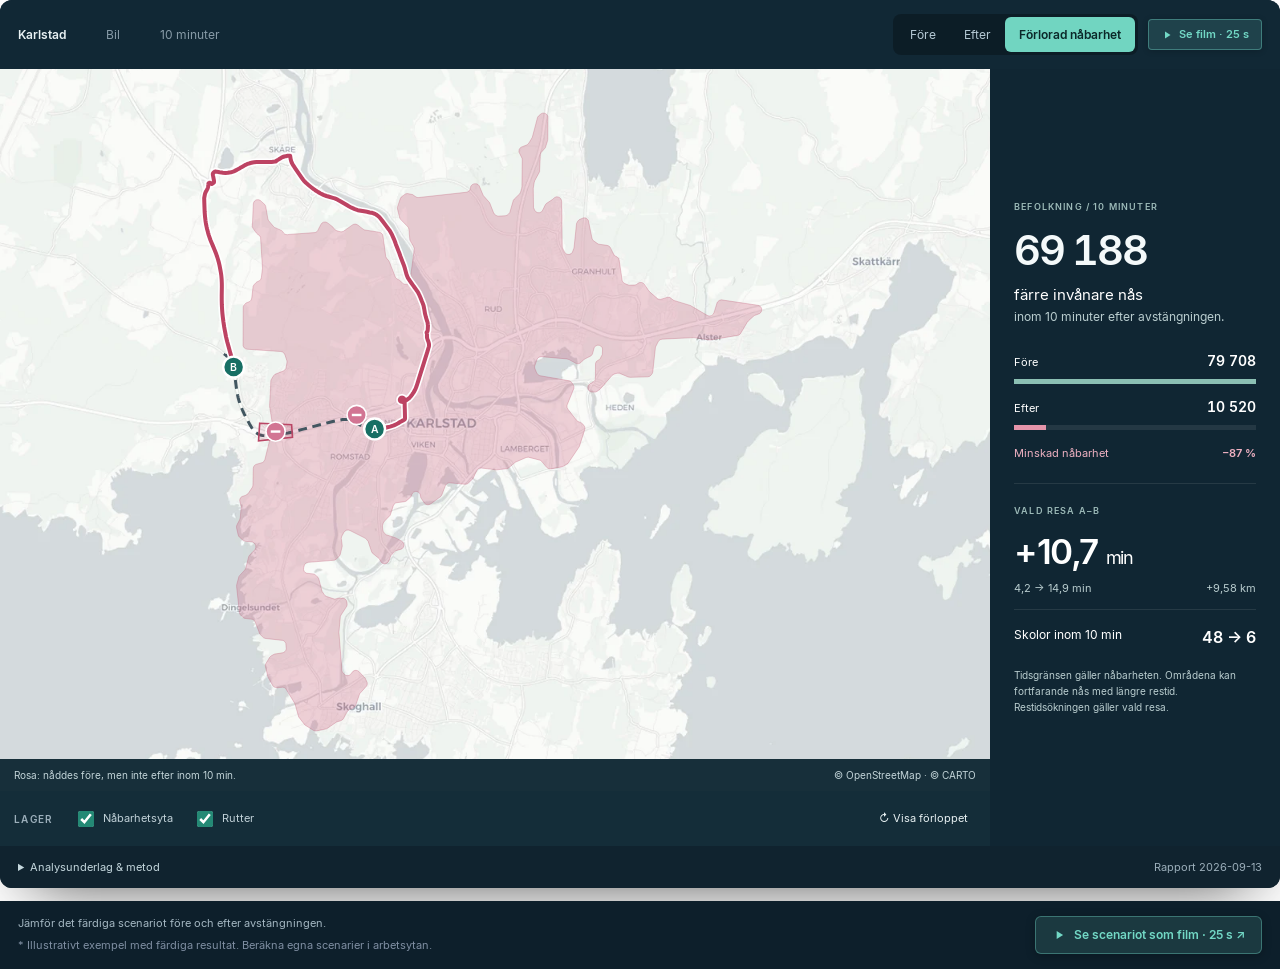
==== commit e84cf182: "Refine landing copy and coverage map" ====
--- a/crisis.html
+++ b/crisis.html
@@ -2,5 +2,5 @@
 <div class="analysis-body"><div class="map-column"><div class="map" id="map-container"><svg xmlns="http://www.w3.org/2000/svg" viewBox="170 130 1120 860" role="img" aria-labelledby="maptitle"><title id="maptitle">Karlstad: nåbarhet och omledning vid två avstängningar</title><image href="[data-uri]" x="0" y="0" width="1920" height="1080"/><g class="area area-baseline" fill-rule="evenodd"><path d="M-315.58,601.57 L-316.32,601.19 L-316.71,600.46 L-316.61,599.64 L-316.06,599.01 L-306.23,595.48 L-305.67,595.14 L-305.43,594.86 L-298.61,584.56 L-297.50,576.89 L-297.30,576.34 L-296.89,575.92 L-296.34,575.71 L-268.67,571.26 L-267.91,570.92 L-267.59,570.51 L-267.43,569.95 L-265.20,547.42 L-265.03,546.88 L-264.67,546.46 L-264.18,546.21 L-256.08,543.99 L-247.77,536.39 L-247.45,535.98 L-244.23,526.68 L-244.15,526.15 L-246.35,514.36 L-246.60,513.92 L-254.03,504.82 L-254.61,504.53 L-264.98,501.77 L-265.68,501.33 L-265.95,500.85 L-266.01,500.30 L-265.70,496.72 L-265.55,496.21 L-265.22,495.79 L-264.77,495.52 L-263.98,495.49 L-263.50,495.71 L-262.65,496.37 L-261.88,496.41 L-261.34,496.17 L-257.55,493.56 L-257.05,493.34 L-256.50,493.34 L-255.99,493.55 L-250.72,497.11 L-250.25,497.33 L-239.11,498.40 L-238.56,498.57 L-237.98,499.19 L-232.27,511.17 L-231.80,511.57 L-227.33,514.17 L-226.70,514.24 L-214.88,513.21 L-214.17,512.74 L-211.15,509.24 L-210.84,508.70 L-210.76,508.36 L-206.35,467.77 L-201.98,455.47 L-201.66,455.09 L-198.13,452.13 L-197.65,451.44 L-190.98,433.03 L-190.70,432.56 L-190.25,432.23 L-189.72,432.11 L-189.17,432.20 L-188.71,432.50 L-188.40,432.95 L-185.88,444.85 L-185.97,445.37 L-188.65,452.62 L-188.75,453.28 L-187.45,496.51 L-187.32,497.10 L-186.79,497.71 L-186.22,497.92 L-176.18,499.62 L-175.69,499.80 L-164.52,509.66 L-164.02,509.96 L-163.45,510.05 L-138.93,509.37 L-138.46,509.53 L-126.30,516.31 L-125.63,516.36 L-113.88,514.71 L-113.24,514.49 L-99.20,506.30 L-98.72,505.89 L-98.46,505.31 L-94.67,489.26 L-94.23,488.69 L-88.39,484.29 L-87.83,484.16 L-38.37,482.50 L-37.57,482.26 L-35.90,480.59 L-35.68,480.09 L-34.91,477.22 L-34.88,476.51 L-37.37,470.86 L-37.70,470.38 L-38.12,470.10 L-38.68,469.98 L-62.48,469.08 L-62.98,468.96 L-63.40,468.68 L-68.57,463.60 L-68.86,463.18 L-72.84,446.93 L-73.20,446.22 L-74.79,444.34 L-75.05,444.09 L-75.57,443.84 L-76.14,443.82 L-76.74,444.07 L-78.41,445.21 L-78.88,445.70 L-83.59,460.42 L-84.03,461.07 L-88.29,464.56 L-99.72,467.25 L-100.29,467.26 L-100.81,467.04 L-101.33,466.38 L-109.48,444.49 L-109.87,443.88 L-113.14,440.58 L-113.72,440.20 L-155.58,435.35 L-176.25,430.50 L-177.01,430.69 L-178.94,432.34 L-179.39,432.61 L-180.17,432.65 L-180.65,432.44 L-186.69,428.20 L-186.97,427.77 L-187.08,427.26 L-186.89,426.51 L-186.32,425.98 L-179.61,422.58 L-179.17,422.25 L-178.87,421.77 L-176.55,416.22 L-165.50,403.17 L-164.80,402.73 L-164.24,402.69 L-163.71,402.88 L-163.17,403.51 L-158.29,414.69 L-157.98,415.17 L-157.51,415.49 L-151.83,418.04 L-150.99,418.17 L-113.72,413.87 L-113.14,413.49 L-109.66,409.88 L-107.17,402.59 L-106.93,402.15 L-103.71,399.37 L-103.20,399.10 L-102.63,399.05 L-101.86,399.41 L-99.16,401.93 L-98.84,402.37 L-95.60,415.69 L-95.35,416.24 L-94.90,416.65 L-88.26,420.66 L-62.84,423.67 L-54.56,427.00 L-54.14,427.46 L-51.09,432.90 L-50.70,433.36 L-49.96,433.66 L-49.12,433.47 L-38.36,427.67 L-37.59,427.51 L-37.08,427.65 L-36.51,428.18 L-30.74,437.87 L-30.33,438.20 L-25.54,440.93 L-25.09,441.35 L-22.81,446.90 L-22.71,447.36 L-21.81,469.60 L-21.66,470.21 L-21.48,470.51 L-12.87,481.92 L-12.43,482.33 L-11.87,482.52 L-0.34,484.29 L0.47,484.72 L5.74,490.43 L10.81,504.50 L11.13,505.03 L24.92,515.02 L25.67,515.30 L62.70,511.65 L63.51,511.82 L68.16,515.80 L68.50,516.23 L72.95,531.95 L73.29,532.41 L75.37,534.36 L75.85,534.67 L76.35,534.77 L102.90,530.06 L123.61,522.24 L124.38,522.18 L125.77,522.84 L126.32,522.83 L126.81,522.61 L127.23,522.16 L132.58,513.58 L136.22,482.99 L136.19,482.40 L135.78,481.74 L129.57,477.83 L129.25,477.40 L129.13,476.87 L129.21,476.34 L129.48,475.88 L129.91,475.56 L136.80,472.21 L150.89,458.52 L151.61,458.16 L152.14,458.16 L152.64,458.37 L158.84,462.62 L163.06,470.23 L163.46,470.56 L163.96,470.72 L164.47,470.69 L164.94,470.47 L165.45,469.80 L176.86,440.79 L177.17,440.32 L181.18,436.28 L181.68,435.96 L201.89,432.90 L202.38,432.59 L202.61,432.30 L203.89,430.20 L204.28,423.99 L204.09,423.45 L203.45,422.91 L202.83,422.79 L189.90,422.83 L189.19,422.46 L185.54,418.92 L184.71,418.69 L182.22,418.67 L181.75,418.48 L181.23,417.92 L181.09,417.43 L177.57,380.23 L177.26,379.42 L176.61,378.97 L175.82,378.95 L175.34,379.19 L174.99,379.59 L173.13,384.86 L173.03,385.43 L173.03,393.09 L172.93,393.63 L172.62,394.08 L171.91,394.46 L168.91,394.49 L168.32,394.60 L167.82,394.93 L164.68,398.01 L164.15,398.34 L151.39,399.65 L150.61,399.95 L150.13,400.64 L145.28,414.45 L140.24,420.31 L139.54,420.75 L138.71,420.70 L138.05,420.20 L133.54,413.77 L133.35,413.35 L129.13,377.81 L128.86,377.06 L126.78,373.89 L126.16,373.34 L113.81,370.26 L101.71,373.05 L101.24,373.41 L100.94,374.01 L96.13,391.53 L95.76,392.16 L88.92,396.87 L88.39,397.09 L76.36,396.95 L75.81,396.83 L69.11,392.00 L68.63,391.38 L66.00,377.40 L68.56,363.63 L68.74,363.17 L69.05,362.80 L76.87,356.41 L77.35,355.75 L77.39,354.94 L76.17,349.17 L75.94,348.62 L75.56,348.25 L74.74,348.00 L13.21,347.21 L12.66,347.09 L-3.32,335.64 L-3.66,335.30 L-3.85,334.86 L-8.02,319.10 L-8.31,318.67 L-12.41,314.31 L-13.00,314.06 L-16.91,313.26 L-17.43,313.04 L-17.82,312.63 L-22.91,298.52 L-30.84,290.08 L-31.10,289.69 L-35.10,273.49 L-35.48,272.75 L-37.58,270.43 L-38.39,270.14 L-87.76,266.70 L-88.24,266.58 L-88.64,266.30 L-92.53,262.47 L-92.83,262.04 L-96.82,245.16 L-100.10,241.02 L-100.59,240.62 L-101.13,240.46 L-102.00,240.68 L-105.65,242.85 L-106.11,243.25 L-112.53,256.64 L-112.84,257.06 L-113.28,257.34 L-113.79,257.43 L-114.30,257.33 L-114.91,256.86 L-129.95,236.10 L-130.40,235.80 L-144.81,229.34 L-145.26,229.01 L-145.55,228.53 L-145.58,227.69 L-145.32,227.19 L-141.16,223.78 L-127.31,220.74 L-126.51,220.98 L-126.12,221.37 L-125.92,221.89 L-125.26,225.43 L-124.94,225.91 L-124.18,226.28 L-103.77,225.05 L-102.99,224.79 L-102.10,223.91 L-101.31,223.75 L-100.79,223.90 L-100.37,224.24 L-100.11,224.72 L-99.86,225.83 L-99.52,226.25 L-99.05,226.50 L-82.39,228.37 L-81.92,228.63 L-81.47,229.30 L-79.48,235.76 L-79.06,236.24 L-76.11,238.53 L-75.37,238.84 L-25.45,235.92 L-24.68,236.31 L-19.50,241.40 L-19.22,241.80 L-15.02,257.42 L-14.71,258.03 L-14.44,258.29 L-13.19,259.19 L-12.66,259.33 L-12.11,259.24 L-11.59,258.91 L-5.73,253.33 L-5.48,252.80 L-3.70,245.87 L-3.41,245.46 L-0.32,242.42 L0.48,242.04 L17.43,243.56 L18.06,243.94 L22.59,248.63 L23.07,248.98 L23.58,249.10 L24.81,248.80 L25.35,248.89 L25.82,249.17 L26.51,250.35 L27.11,250.82 L37.41,252.99 L37.87,253.32 L38.23,254.09 L41.29,277.66 L41.15,278.47 L38.29,284.09 L37.73,284.67 L13.55,292.28 L12.82,292.76 L12.54,293.31 L9.98,302.30 L9.92,302.91 L10.11,303.48 L12.51,307.77 L13.11,308.20 L13.66,308.28 L49.57,307.78 L49.93,307.73 L50.46,307.49 L50.84,307.06 L50.98,306.72 L56.19,289.63 L56.46,289.14 L62.96,283.91 L63.44,283.67 L77.08,282.44 L77.90,282.12 L78.38,281.38 L82.70,266.79 L83.10,266.34 L91.51,260.19 L91.94,259.73 L97.06,245.11 L100.54,241.64 L101.24,241.27 L102.02,241.33 L106.00,242.88 L106.62,243.36 L113.40,252.75 L113.67,253.58 L108.34,277.45 L108.04,277.89 L107.59,278.19 L102.63,279.20 L102.19,279.49 L101.89,279.91 L101.76,280.49 L101.15,291.93 L98.46,297.49 L98.44,322.07 L98.52,322.64 L100.87,330.93 L101.30,331.64 L101.99,331.98 L113.34,331.87 L114.04,331.49 L116.23,328.22 L116.84,327.71 L126.44,325.59 L136.06,327.71 L136.66,328.19 L138.82,331.23 L139.56,331.59 L164.79,330.32 L165.39,330.17 L165.83,329.84 L172.24,318.53 L173.92,285.24 L173.83,284.60 L173.31,283.95 L172.72,283.71 L167.12,282.69 L166.67,282.53 L164.79,280.41 L164.52,280.16 L164.00,279.90 L153.82,279.66 L152.74,279.96 L152.17,279.98 L151.64,279.76 L150.93,278.96 L150.42,278.70 L144.84,278.28 L144.30,278.13 L143.86,277.78 L143.60,277.28 L143.55,276.72 L143.74,276.18 L148.01,271.41 L148.46,271.08 L158.56,266.44 L180.76,260.94 L201.28,259.02 L202.08,259.19 L202.65,259.79 L206.80,268.08 L207.24,268.63 L217.32,273.23 L227.16,273.92 L227.70,273.72 L227.99,273.49 L231.44,270.17 L232.16,269.93 L235.01,269.78 L235.70,269.36 L236.06,268.56 L238.24,253.03 L236.96,234.92 L236.51,234.20 L230.17,228.26 L221.91,215.10 L221.71,214.57 L218.88,195.80 L218.55,195.28 L215.25,191.69 L214.81,191.35 L214.29,191.20 L202.72,189.75 L202.23,189.47 L201.90,189.02 L199.88,184.68 L199.34,184.04 L198.80,183.83 L190.37,182.16 L189.78,182.15 L189.29,182.35 L186.80,184.67 L186.33,184.96 L185.79,185.05 L181.46,184.89 L180.87,184.97 L180.24,185.43 L179.95,186.23 L177.09,219.07 L176.93,219.60 L176.59,220.02 L176.11,220.28 L175.57,220.34 L151.87,218.07 L151.36,217.78 L146.93,213.79 L146.62,213.39 L143.76,203.94 L143.70,203.45 L146.19,193.01 L159.43,169.87 L160.02,169.32 L179.63,159.44 L180.01,159.01 L182.64,154.69 L182.85,154.15 L182.84,153.63 L182.62,153.10 L172.63,137.60 L169.27,119.95 L168.87,119.15 L165.09,115.06 L164.40,114.62 L163.89,114.58 L163.34,114.74 L158.61,117.17 L158.13,117.81 L152.07,132.92 L151.71,133.30 L150.99,133.56 L150.47,133.50 L149.95,133.24 L149.62,132.85 L149.44,132.38 L144.71,104.19 L139.76,94.59 L139.38,94.11 L138.90,93.85 L138.35,93.79 L137.76,93.98 L135.26,95.36 L134.67,95.93 L129.75,110.16 L129.40,110.70 L126.94,113.13 L126.27,113.49 L125.75,113.51 L110.29,111.12 L98.83,105.51 L98.41,105.20 L98.14,104.75 L98.05,104.23 L98.16,103.72 L98.46,103.28 L98.89,102.98 L113.40,96.65 L113.87,96.34 L118.83,89.27 L120.31,79.56 L117.99,46.18 L111.18,34.76 L105.91,30.85 L105.55,30.44 L105.35,29.66 L105.62,28.90 L106.02,28.53 L113.45,24.00 L114.02,23.40 L118.83,14.66 L120.31,4.94 L116.40,-99.20 L116.17,-99.96 L114.26,-102.06 L113.50,-102.52 L101.55,-102.89 L101.08,-102.98 L88.54,-110.44 L76.30,-112.23 L75.55,-112.18 L68.34,-109.98 L67.88,-109.61 L63.72,-104.82 L63.11,-104.41 L62.63,-104.34 L51.20,-104.70 L50.70,-104.81 L50.27,-105.10 L45.90,-109.41 L45.61,-109.83 L41.47,-126.46 L38.46,-129.90 L37.98,-130.27 L37.38,-130.42 L0.28,-132.46 L-0.27,-132.28 L-4.54,-129.96 L-5.03,-129.55 L-9.62,-120.38 L-10.12,-119.82 L-10.85,-119.60 L-23.63,-119.42 L-25.06,-118.99 L-25.62,-119.06 L-26.10,-119.35 L-26.44,-119.80 L-31.68,-131.40 L-32.04,-131.77 L-37.24,-135.75 L-37.74,-136.50 L-39.03,-165.43 L-39.34,-166.31 L-39.78,-166.68 L-40.41,-166.84 L-63.98,-168.32 L-64.48,-168.57 L-64.95,-169.24 L-64.96,-170.06 L-64.71,-170.55 L-64.03,-171.01 L-62.77,-171.23 L-53.99,-174.88 L-53.52,-175.17 L-53.11,-175.85 L-50.69,-183.97 L-50.10,-184.55 L-49.28,-184.69 L-33.04,-179.03 L-32.61,-178.63 L-25.54,-168.28 L-24.93,-167.76 L-24.39,-167.62 L-13.61,-166.81 L-13.04,-166.87 L-12.40,-167.28 L-12.11,-167.78 L-6.61,-182.92 L-0.22,-193.70 L0.51,-194.12 L1.08,-194.13 L11.19,-192.11 L11.93,-191.70 L25.11,-177.81 L25.85,-177.56 L29.23,-178.00 L29.96,-177.76 L30.32,-177.39 L35.56,-169.76 L35.95,-169.35 L50.64,-162.68 L56.40,-156.67 L56.76,-155.95 L59.95,-138.07 L60.36,-137.52 L62.52,-135.64 L63.01,-135.46 L63.53,-135.48 L64.27,-135.91 L72.20,-144.01 L72.63,-144.82 L71.88,-161.46 L68.96,-168.74 L68.87,-169.50 L69.05,-169.98 L75.33,-180.60 L75.70,-181.01 L76.47,-181.29 L77.01,-181.21 L80.63,-179.89 L81.27,-179.42 L86.96,-167.92 L87.31,-167.45 L87.75,-167.18 L88.32,-167.08 L99.89,-167.22 L100.51,-167.53 L102.03,-168.76 L102.52,-169.47 L102.53,-170.33 L101.31,-174.73 L101.04,-175.29 L94.84,-180.64 L94.42,-181.26 L91.68,-200.18 L85.82,-217.85 L85.79,-218.66 L86.03,-219.14 L86.68,-219.61 L113.95,-229.15 L118.52,-229.77 L119.06,-229.74 L119.74,-229.33 L122.33,-226.51 L122.84,-226.13 L123.38,-226.01 L123.93,-226.12 L125.28,-226.86 L125.81,-226.87 L126.31,-226.67 L126.70,-226.31 L126.92,-225.83 L128.46,-219.59 L128.68,-219.08 L152.28,-194.68 L152.65,-193.97 L152.47,-169.39 L146.21,-154.97 L143.04,-136.65 L136.22,-125.57 L136.13,-124.95 L136.55,-115.70 L136.68,-115.12 L136.99,-114.69 L137.49,-114.37 L151.16,-108.92 L151.71,-108.80 L152.25,-108.89 L164.09,-112.99 L164.59,-113.07 L201.68,-111.82 L202.41,-111.58 L207.72,-106.39 L208.01,-105.97 L211.93,-89.52 L212.26,-88.83 L214.50,-86.08 L215.19,-85.76 L215.77,-85.78 L226.75,-88.25 L227.30,-88.26 L228.03,-87.88 L233.49,-82.50 L233.78,-82.09 L236.91,-69.70 L237.25,-45.00 L238.94,-41.20 L239.30,-40.69 L239.78,-40.40 L240.60,-40.37 L241.29,-40.81 L243.62,-45.00 L245.64,-59.05 L252.32,-69.73 L252.73,-70.04 L262.47,-74.90 L262.97,-75.62 L264.67,-80.67 L264.95,-81.16 L265.40,-81.49 L265.94,-81.62 L266.75,-81.40 L269.61,-78.58 L269.82,-78.01 L274.36,-44.89 L274.12,4.47 L274.19,5.02 L275.35,9.37 L275.56,9.85 L283.48,18.06 L283.75,18.46 L286.52,29.35 L286.37,30.08 L282.33,38.05 L281.14,54.47 L284.89,65.86 L290.32,71.22 L291.07,71.64 L302.80,74.48 L303.40,74.51 L311.23,71.76 L311.89,71.30 L312.16,70.80 L315.61,60.49 L315.88,60.02 L316.31,59.69 L316.83,59.54 L341.51,57.87 L342.14,57.70 L342.74,57.08 L342.89,56.45 L343.06,51.40 L342.95,50.75 L342.57,50.22 L334.88,42.86 L334.57,42.43 L331.59,29.77 L331.70,4.92 L334.84,-7.53 L335.13,-7.95 L340.73,-13.45 L341.21,-13.76 L341.77,-13.85 L353.20,-13.28 L353.68,-13.44 L354.07,-13.75 L355.59,-16.32 L355.68,-16.84 L356.81,-69.57 L356.72,-70.14 L353.75,-79.19 L348.79,-84.14 L348.44,-84.73 L334.53,-131.27 L331.69,-150.59 L331.38,-151.11 L323.91,-159.55 L323.67,-159.94 L319.71,-176.93 L315.87,-182.00 L301.18,-189.78 L300.82,-190.24 L298.87,-194.28 L296.44,-230.38 L293.38,-242.95 L293.35,-243.49 L293.53,-244.00 L294.13,-244.54 L302.91,-248.78 L303.41,-248.91 L316.47,-247.44 L316.97,-247.29 L317.38,-246.95 L317.70,-246.23 L321.15,-218.92 L324.23,-210.91 L324.73,-210.44 L328.54,-208.12 L353.79,-202.86 L377.82,-208.64 L378.33,-208.66 L378.82,-208.50 L379.36,-207.96 L381.92,-200.49 L381.99,-200.02 L380.37,-191.33 L379.33,-189.28 L378.73,-188.67 L366.98,-185.42 L366.29,-185.03 L361.83,-178.49 L360.09,-169.55 L360.28,-168.87 L369.71,-151.28 L373.99,-134.73 L375.78,-95.16 L376.00,-94.37 L377.98,-90.96 L378.65,-90.53 L379.44,-90.53 L379.91,-90.78 L380.29,-91.25 L382.05,-94.44 L382.25,-95.07 L386.49,-129.25 L386.70,-129.83 L391.34,-134.44 L391.87,-134.77 L404.04,-136.09 L404.71,-136.52 L406.96,-138.98 L407.17,-139.50 L410.79,-156.32 L410.95,-156.74 L416.97,-166.87 L429.55,-174.95 L435.15,-182.71 L435.40,-183.24 L442.15,-206.33 L442.71,-206.91 L446.57,-209.06 L447.21,-209.71 L449.59,-219.16 L448.16,-230.92 L442.02,-242.38 L441.81,-242.69 L441.33,-243.05 L439.80,-243.45 L439.36,-243.75 L438.98,-244.46 L439.06,-245.26 L439.56,-245.88 L459.37,-259.67 L459.70,-260.18 L465.05,-273.48 L465.48,-273.88 L474.57,-279.50 L474.92,-280.01 L477.96,-286.71 L478.51,-287.33 L479.04,-287.51 L479.59,-287.48 L480.09,-287.23 L480.45,-286.80 L480.62,-286.27 L482.24,-270.24 L482.10,-269.48 L481.57,-268.91 L481.09,-268.73 L469.88,-266.77 L469.31,-266.56 L468.91,-266.18 L468.66,-265.34 L468.29,-243.04 L468.17,-242.50 L467.86,-242.06 L465.49,-239.75 L465.04,-239.46 L464.51,-239.36 L458.30,-239.35 L457.60,-238.98 L457.21,-238.29 L456.07,-192.05 L451.05,-176.88 L450.46,-145.34 L450.36,-144.85 L450.10,-144.42 L449.69,-144.12 L439.40,-139.00 L433.81,-138.69 L432.97,-138.39 L432.60,-137.97 L432.42,-137.37 L430.42,-119.22 L430.28,-118.73 L429.75,-118.17 L429.27,-118.00 L419.76,-116.40 L419.22,-116.21 L418.70,-115.67 L418.54,-115.12 L416.96,-102.20 L416.58,-101.59 L414.61,-99.69 L414.36,-99.13 L410.53,-82.66 L410.24,-82.24 L402.30,-74.13 L402.08,-73.61 L398.13,-57.32 L397.85,-56.90 L390.19,-49.25 L389.77,-48.51 L389.12,-20.42 L389.19,-19.83 L398.59,15.40 L398.80,15.88 L403.91,21.24 L404.59,21.66 L419.71,23.12 L420.18,23.25 L420.58,23.54 L426.45,29.78 L439.46,54.53 L446.40,71.05 L448.77,114.98 L448.92,115.59 L449.26,116.03 L449.81,116.33 L466.70,121.63 L467.20,121.92 L467.64,122.66 L472.22,143.52 L472.43,144.04 L473.03,144.56 L491.05,153.45 L491.49,153.80 L491.76,154.30 L491.81,154.86 L489.10,178.88 L490.36,228.07 L490.51,228.74 L491.94,231.86 L492.36,232.24 L492.89,232.42 L493.45,232.37 L493.95,232.11 L496.59,228.84 L496.79,228.53 L496.94,227.88 L498.33,178.89 L495.49,154.79 L495.81,154.02 L496.24,153.67 L503.05,151.72 L503.63,151.42 L504.09,150.68 L505.06,111.41 L505.18,110.89 L505.70,110.27 L506.20,110.07 L506.74,110.08 L507.44,110.46 L507.82,111.17 L511.35,128.90 L511.24,154.10 L513.27,163.63 L520.10,177.84 L520.23,178.40 L520.01,179.21 L518.28,180.99 L517.87,181.67 L513.85,195.08 L513.21,203.45 L515.82,256.25 L515.96,256.83 L516.26,257.25 L517.01,257.63 L529.83,260.15 L530.43,260.16 L531.19,259.73 L541.16,249.77 L541.94,249.54 L544.82,249.57 L545.56,249.99 L555.86,261.39 L559.42,269.94 L559.79,270.49 L560.37,270.83 L568.08,273.36 L568.64,273.45 L576.91,271.48 L577.46,271.23 L577.97,270.55 L580.78,263.29 L581.09,262.80 L581.87,262.41 L631.22,265.59 L631.77,265.53 L636.22,263.27 L636.69,262.90 L643.35,251.22 L643.69,250.82 L644.41,250.53 L644.93,250.56 L645.59,250.97 L656.17,262.50 L656.87,262.94 L657.62,262.93 L660.50,261.52 L661.04,261.08 L668.00,246.09 L668.55,245.47 L669.08,245.29 L669.64,245.33 L670.14,245.59 L670.60,246.28 L676.08,265.12 L676.38,265.54 L681.82,271.00 L682.10,271.22 L682.70,271.45 L694.57,273.47 L709.28,272.41 L710.05,272.57 L710.46,272.91 L710.71,273.38 L715.24,287.66 L723.36,296.44 L728.51,310.37 L728.83,310.90 L732.26,313.39 L732.97,313.67 L745.04,312.84 L745.76,312.38 L748.29,309.60 L748.69,308.87 L752.88,293.07 L753.19,292.65 L761.40,285.14 L761.65,284.63 L763.56,277.81 L764.03,241.43 L763.80,240.87 L756.86,230.08 L756.66,229.59 L756.74,228.80 L757.03,228.36 L757.71,227.97 L769.97,225.11 L770.53,224.86 L770.94,224.41 L776.54,215.29 L783.15,189.17 L783.63,188.60 L786.98,187.10 L787.65,186.55 L794.47,176.83 L794.77,176.06 L795.09,173.70 L795.25,173.20 L795.82,172.65 L796.33,172.50 L796.85,172.55 L797.52,172.97 L797.78,173.43 L799.03,177.06 L799.10,177.61 L798.95,178.15 L798.37,178.74 L797.01,179.02 L796.50,179.31 L796.16,179.77 L796.03,180.41 L795.81,218.43 L792.93,228.28 L792.64,228.68 L786.85,234.17 L786.41,234.92 L785.73,258.07 L785.57,258.50 L779.10,269.93 L777.69,277.90 L777.81,302.63 L777.89,303.20 L779.82,309.70 L782.48,312.60 L783.17,313.03 L783.92,313.03 L786.98,311.53 L787.41,311.21 L787.71,310.75 L793.25,298.01 L793.66,297.63 L802.77,291.95 L803.10,291.55 L807.05,284.58 L807.42,284.16 L807.93,283.92 L808.50,283.90 L809.03,284.11 L809.42,284.51 L812.99,293.66 L813.09,294.15 L813.79,352.57 L816.67,361.38 L820.07,365.03 L820.84,365.48 L821.40,365.48 L821.92,365.26 L825.58,361.37 L828.53,352.81 L831.26,323.17 L831.41,322.65 L833.48,318.67 L833.83,318.23 L834.32,317.97 L840.35,316.15 L840.77,315.85 L844.64,312.01 L845.15,311.80 L845.71,311.81 L846.42,312.22 L846.78,312.97 L851.02,342.59 L851.24,343.20 L851.69,343.66 L858.68,348.34 L859.14,348.56 L872.17,349.86 L872.73,350.04 L873.31,350.69 L878.60,362.77 L878.95,363.13 L879.40,363.34 L883.39,363.67 L883.88,363.92 L884.23,364.35 L884.40,364.87 L887.54,394.77 L887.73,395.39 L888.12,395.82 L888.43,396.00 L896.92,399.71 L906.97,399.20 L907.56,399.05 L908.16,398.50 L909.27,395.37 L909.81,394.67 L910.36,394.45 L912.86,394.05 L913.66,394.15 L914.26,394.68 L922.01,407.01 L922.39,407.45 L934.36,418.06 L935.10,418.26 L935.67,418.13 L946.50,413.51 L947.36,413.43 L948.09,413.87 L951.60,417.87 L952.06,418.24 L972.84,424.32 L997.08,438.76 L997.66,438.97 L998.21,438.93 L998.75,438.65 L1002.01,436.14 L1002.43,435.65 L1007.04,420.25 L1007.39,419.82 L1010.12,417.59 L1010.90,417.28 L1077.78,426.22 L1078.51,426.54 L1078.84,426.96 L1078.98,427.47 L1078.83,428.25 L1078.49,428.66 L1078.03,428.92 L1053.83,436.72 L1053.18,437.10 L1044.89,444.78 L1036.17,460.93 L1035.85,461.33 L1035.42,461.58 L997.95,467.93 L978.54,464.74 L935.42,466.69 L934.85,466.82 L934.37,467.16 L931.79,469.84 L931.48,470.29 L929.88,476.51 L926.46,509.62 L926.10,510.24 L922.36,513.87 L921.61,514.10 L896.92,514.38 L884.80,508.76 L884.27,508.61 L883.72,508.67 L876.98,510.57 L876.44,510.84 L876.05,511.30 L871.77,518.71 L871.10,519.13 L868.89,519.75 L868.32,520.04 L860.50,529.64 L856.01,532.73 L855.55,532.94 L855.04,532.96 L850.50,532.36 L849.69,532.46 L849.28,532.74 L848.96,533.21 L847.51,536.36 L847.13,536.73 L846.64,536.92 L845.86,536.85 L845.42,536.57 L845.11,536.14 L841.04,527.34 L840.93,526.53 L841.13,526.01 L841.52,525.61 L849.22,520.36 L849.82,520.13 L854.54,519.44 L855.03,519.15 L855.35,518.68 L855.46,518.04 L855.05,495.42 L855.42,494.69 L856.14,494.30 L856.69,494.30 L857.79,494.74 L858.43,494.87 L858.99,494.74 L859.45,494.39 L863.74,486.66 L863.95,485.91 L864.40,476.95 L864.34,476.38 L862.48,470.03 L862.11,469.56 L859.92,467.66 L859.14,467.29 L858.35,467.42 L855.76,469.37 L855.26,469.99 L852.30,476.67 L851.64,486.04 L851.31,486.85 L850.84,487.21 L841.40,491.66 L834.54,498.68 L833.84,499.07 L833.30,499.08 L832.80,498.88 L821.11,491.45 L784.41,487.90 L783.56,488.06 L783.15,488.39 L782.87,488.91 L778.94,500.91 L778.85,501.46 L778.98,502.00 L782.91,511.36 L783.25,511.89 L784.06,512.27 L824.57,518.83 L825.24,519.38 L829.37,525.88 L829.47,526.43 L829.34,526.96 L818.79,550.25 L818.65,550.79 L818.71,551.29 L818.98,551.79 L833.35,570.09 L834.12,570.41 L834.75,570.33 L836.39,569.80 L836.90,569.83 L837.37,570.04 L842.57,575.27 L842.86,575.69 L842.96,576.43 L835.21,600.49 L821.10,621.74 L815.04,625.44 L796.73,629.14 L796.21,629.14 L795.72,628.96 L795.34,628.60 L787.57,618.07 L787.05,617.61 L770.76,613.38 L770.09,613.52 L755.21,620.04 L746.92,627.63 L746.16,627.99 L732.53,629.74 L709.17,626.73 L708.58,626.76 L707.91,627.16 L707.61,627.67 L702.62,640.81 L695.30,647.74 L694.89,648.01 L694.16,648.10 L670.74,644.94 L670.14,644.97 L669.66,645.20 L669.15,645.90 L663.31,662.11 L663.03,662.57 L645.55,675.65 L644.83,675.92 L644.07,675.77 L643.52,675.23 L637.20,664.24 L634.47,625.87 L634.22,625.12 L632.75,622.87 L632.09,622.48 L631.32,622.50 L630.87,622.75 L630.50,623.20 L629.45,625.09 L629.23,625.89 L628.67,650.11 L625.67,663.09 L625.33,663.55 L619.38,668.85 L618.87,669.13 L605.10,670.39 L604.27,670.72 L603.80,671.47 L599.57,686.26 L599.29,686.65 L591.16,694.64 L589.42,699.44 L589.35,700.24 L590.39,706.35 L590.66,706.82 L593.70,710.47 L594.25,710.75 L606.54,714.43 L618.87,721.41 L619.22,721.91 L620.17,724.31 L620.15,724.90 L619.34,726.57 L619.04,726.96 L618.62,727.23 L606.90,729.70 L606.57,729.81 L606.06,730.18 L599.97,736.72 L595.52,750.29 L595.08,750.94 L594.35,751.24 L593.82,751.19 L590.39,749.44 L590.02,748.96 L586.05,740.48 L585.76,740.05 L576.83,733.45 L576.54,732.94 L571.94,718.50 L571.55,717.83 L568.72,714.87 L568.24,714.51 L544.62,702.74 L544.02,702.57 L543.22,702.78 L542.64,703.47 L538.06,714.11 L538.05,714.72 L539.79,724.61 L536.85,736.26 L536.48,736.91 L530.99,742.29 L530.58,742.57 L530.10,742.68 L493.80,744.77 L492.94,745.09 L492.45,745.88 L490.36,753.72 L490.32,754.34 L490.54,754.93 L492.32,757.87 L492.94,758.46 L493.52,758.60 L505.09,759.40 L505.73,759.75 L510.09,764.04 L510.47,764.71 L514.42,781.21 L517.69,786.35 L518.17,786.83 L530.36,791.04 L531.18,790.91 L535.00,789.18 L535.49,789.06 L536.23,789.22 L538.17,790.71 L539.00,790.85 L539.53,790.66 L540.07,790.02 L541.51,782.96 L541.73,782.45 L542.38,781.93 L542.93,781.85 L543.71,782.13 L544.08,782.55 L544.25,783.08 L545.96,798.42 L545.93,798.91 L545.72,799.37 L537.41,811.42 L537.18,811.91 L535.38,832.85 L539.14,881.19 L539.36,881.67 L542.84,886.85 L543.49,887.22 L544.31,887.19 L548.99,885.71 L549.59,885.37 L555.09,877.24 L555.82,876.86 L556.63,876.95 L557.08,877.27 L568.50,889.39 L571.95,897.10 L572.07,897.65 L571.95,898.21 L571.63,898.68 L561.52,908.15 L561.19,908.57 L556.08,924.79 L555.85,925.23 L555.27,925.67 L547.08,928.96 L546.60,929.25 L546.26,929.71 L540.58,941.16 L540.21,941.62 L539.69,941.89 L532.56,943.77 L520.49,952.42 L505.92,955.49 L505.38,955.50 L504.88,955.30 L492.78,947.50 L485.31,937.85 L485.07,937.36 L480.92,921.59 L480.69,921.04 L467.85,899.80 L467.22,899.40 L466.41,899.39 L455.88,902.10 L455.36,902.13 L454.87,901.97 L454.32,901.42 L447.11,888.15 L443.13,873.81 L443.09,873.25 L443.27,872.73 L449.14,862.73 L449.63,862.24 L454.85,859.18 L466.75,857.82 L467.12,857.74 L467.63,857.43 L469.84,854.16 L470.09,853.54 L469.59,844.95 L469.35,844.20 L467.64,842.41 L466.89,842.14 L442.70,839.92 L442.10,839.72 L436.98,834.74 L436.70,834.35 L432.36,818.83 L432.00,818.16 L430.02,815.88 L429.52,815.49 L428.91,815.35 L417.48,814.90 L416.99,814.79 L416.56,814.50 L411.88,809.91 L411.52,809.30 L407.73,774.41 L407.77,773.92 L410.78,762.22 L411.05,761.82 L418.79,753.95 L419.11,753.48 L423.12,736.89 L423.42,736.47 L431.43,728.55 L431.66,728.04 L432.38,725.21 L432.42,724.62 L432.24,724.07 L429.99,719.99 L429.34,719.36 L428.73,719.21 L417.13,718.69 L416.58,718.39 L410.65,713.13 L410.31,712.67 L407.44,700.35 L407.42,699.84 L407.58,699.36 L412.30,690.77 L413.92,675.40 L413.85,674.70 L410.38,663.83 L410.13,663.34 L404.89,658.68 L404.40,658.38 L403.56,658.34 L400.43,659.00 L399.63,658.77 L399.24,658.38 L394.00,650.36 L393.90,649.84 L393.83,625.64 L393.52,625.03 L387.94,618.00 L387.28,617.68 L384.15,617.62 L383.65,617.41 L383.27,617.03 L383.04,616.26 L383.01,608.49 L379.44,598.93 L379.09,598.37 L378.61,598.06 L377.96,597.96 L366.65,598.61 L366.05,598.76 L365.62,599.10 L365.27,599.92 L363.29,618.06 L363.01,618.76 L362.63,619.10 L362.15,619.28 L341.05,622.97 L340.23,623.39 L339.83,624.23 L337.33,641.21 L337.14,641.74 L336.76,642.15 L336.24,642.37 L333.17,642.40 L332.58,642.51 L332.08,642.84 L328.93,645.93 L328.49,646.23 L327.97,646.33 L252.52,647.05 L251.94,647.16 L251.50,647.45 L251.20,647.88 L251.08,648.46 L250.92,653.23 L251.02,653.85 L251.36,654.37 L258.96,662.12 L259.22,662.50 L265.33,684.20 L265.88,684.79 L277.89,692.52 L278.18,692.91 L281.39,699.21 L281.54,699.70 L281.41,700.45 L273.85,716.11 L269.49,732.12 L269.28,732.56 L265.63,736.17 L265.26,736.43 L252.75,740.00 L240.51,737.44 L239.83,737.07 L235.81,733.09 L230.42,720.24 L229.87,719.55 L229.30,719.33 L215.27,716.74 L214.55,716.36 L209.40,711.31 L209.12,710.92 L204.74,695.57 L204.30,694.84 L202.32,693.02 L201.68,692.81 L151.58,687.78 L126.95,680.55 L126.50,680.33 L126.16,679.96 L125.22,678.46 L125.01,677.72 L126.29,670.55 L126.63,669.86 L127.05,669.55 L151.40,663.03 L151.96,662.77 L156.20,659.77 L156.64,659.32 L170.61,638.41 L171.08,637.98 L176.98,634.65 L189.00,634.12 L189.55,634.21 L190.02,634.51 L194.82,639.22 L195.10,639.61 L199.61,655.20 L200.08,655.72 L201.15,656.34 L201.92,656.31 L202.37,656.06 L202.82,655.36 L208.48,637.69 L216.44,629.58 L216.78,629.09 L220.35,612.15 L220.68,611.51 L227.38,606.29 L227.94,606.15 L239.98,605.68 L240.49,605.47 L246.60,601.59 L247.18,600.95 L247.28,600.17 L247.10,599.66 L243.33,595.47 L243.00,594.78 L242.95,581.48 L240.44,573.43 L240.13,572.86 L239.39,572.43 L152.41,571.94 L151.67,572.35 L151.35,572.90 L147.13,584.76 L147.03,585.34 L147.03,590.11 L146.80,590.88 L146.42,591.27 L145.92,591.48 L144.04,591.54 L143.55,591.74 L139.50,595.67 L139.03,595.98 L138.48,596.07 L126.80,595.65 L126.35,595.56 L114.33,588.47 L113.80,588.26 L113.22,588.28 L97.56,591.63 L97.04,591.84 L96.67,592.18 L96.43,592.70 L89.49,618.05 L89.05,618.74 L88.57,619.01 L88.02,619.06 L87.49,618.90 L86.92,618.32 L83.34,611.40 L83.19,610.88 L82.33,600.97 L82.64,600.23 L85.79,596.36 L86.10,595.75 L86.56,576.25 L86.42,575.53 L81.90,564.88 L81.38,564.22 L76.39,560.48 L75.65,560.18 L58.91,561.47 L58.11,561.29 L57.55,560.68 L51.06,547.19 L50.73,546.72 L50.05,546.37 L0.58,545.80 L0.03,545.68 L-6.72,540.82 L-7.13,540.35 L-12.20,521.90 L-12.61,521.19 L-13.04,520.92 L-13.60,520.81 L-24.02,520.66 L-24.39,520.69 L-24.92,520.93 L-25.31,521.36 L-25.46,521.69 L-31.14,539.30 L-39.45,547.70 L-45.14,561.73 L-50.30,568.69 L-57.85,575.33 L-58.32,576.08 L-58.35,576.69 L-56.68,588.11 L-56.43,588.58 L-48.09,599.59 L-47.85,600.07 L-47.82,600.60 L-48.14,601.33 L-48.96,601.99 L-49.71,602.14 L-50.21,602.01 L-51.12,601.23 L-51.62,601.05 L-62.39,601.52 L-65.88,600.72 L-66.50,600.16 L-70.82,592.77 L-71.23,592.30 L-71.74,592.06 L-87.73,591.69 L-88.39,591.81 L-91.20,593.80 L-91.64,594.27 L-93.52,599.94 L-93.80,600.42 L-94.50,600.86 L-99.39,602.12 L-100.00,602.72 L-100.17,603.34 L-100.82,613.36 L-100.96,613.87 L-101.27,614.30 L-101.73,614.57 L-102.26,614.66 L-113.38,614.29 L-113.96,614.52 L-117.36,616.73 L-117.76,617.09 L-118.00,617.58 L-122.60,632.51 L-125.85,635.84 L-126.34,636.16 L-151.23,640.04 L-163.28,638.44 L-163.90,638.01 L-164.21,637.32 L-166.75,620.45 L-166.74,619.96 L-164.97,615.61 L-164.57,615.22 L-164.06,615.02 L-163.24,615.11 L-162.79,615.44 L-161.00,618.27 L-160.56,618.59 L-160.04,618.72 L-139.38,615.71 L-138.85,615.53 L-138.42,615.17 L-134.10,609.95 L-130.31,593.11 L-129.93,592.42 L-126.50,589.05 L-126.00,588.74 L-114.12,587.17 L-113.59,587.01 L-113.15,586.65 L-110.21,583.28 L-109.83,582.54 L-105.95,566.13 L-105.64,565.69 L-97.41,557.99 L-94.59,551.67 L-94.65,550.86 L-94.98,550.35 L-100.47,544.66 L-101.21,544.23 L-125.59,543.53 L-126.14,543.61 L-126.62,543.89 L-135.35,551.10 L-138.51,557.23 L-139.14,557.85 L-163.60,563.88 L-164.14,564.12 L-167.95,568.19 L-170.41,575.67 L-173.20,600.32 L-173.32,600.76 L-174.62,602.66 L-175.22,603.15 L-175.98,603.24 L-177.38,602.79 L-177.97,602.84 L-185.71,607.16 L-186.45,607.21 L-191.30,606.17 L-191.80,605.95 L-192.31,605.31 L-194.05,600.67 L-195.86,551.33 L-198.04,543.56 L-198.34,543.14 L-201.02,540.39 L-201.49,540.06 L-201.98,539.93 L-202.48,540.00 L-202.98,540.28 L-205.71,542.49 L-206.14,543.02 L-209.97,559.99 L-210.22,560.40 L-214.14,564.71 L-214.64,565.06 L-215.24,565.16 L-226.42,564.59 L-226.97,564.45 L-227.58,563.85 L-230.39,558.51 L-230.78,558.02 L-231.34,557.74 L-239.56,555.41 L-240.13,555.35 L-249.58,555.89 L-250.11,556.01 L-258.99,561.80 L-259.52,562.40 L-264.86,581.74 L-265.10,582.22 L-265.50,582.58 L-266.01,582.75 L-273.68,583.84 L-283.18,589.63 L-283.53,590.16 L-289.93,604.93 L-290.43,605.53 L-290.92,605.74 L-291.44,605.75 L-315.58,601.57 Z "/></g><g class="area area-crisis" fill-rule="evenodd"><path d="M-315.58,601.57 L-316.32,601.19 L-316.71,600.46 L-316.61,599.64 L-316.06,599.01 L-306.23,595.48 L-305.67,595.14 L-305.43,594.86 L-298.61,584.56 L-297.50,576.89 L-297.30,576.34 L-296.89,575.92 L-296.34,575.71 L-268.67,571.26 L-267.91,570.92 L-267.59,570.51 L-267.43,569.95 L-265.20,547.42 L-265.03,546.88 L-264.67,546.46 L-264.18,546.21 L-256.08,543.99 L-247.77,536.39 L-247.45,535.98 L-244.23,526.68 L-244.15,526.15 L-246.35,514.36 L-246.60,513.92 L-254.03,504.82 L-254.61,504.53 L-264.98,501.77 L-265.68,501.33 L-265.95,500.85 L-266.01,500.30 L-265.70,496.72 L-265.55,496.21 L-265.22,495.79 L-264.77,495.52 L-263.98,495.49 L-263.50,495.71 L-262.65,496.37 L-261.88,496.41 L-261.34,496.17 L-257.55,493.56 L-257.05,493.34 L-256.50,493.34 L-255.99,493.55 L-250.72,497.11 L-250.25,497.33 L-239.11,498.40 L-238.56,498.57 L-237.98,499.19 L-232.27,511.17 L-231.80,511.57 L-227.33,514.17 L-226.70,514.24 L-214.88,513.21 L-214.17,512.74 L-211.15,509.24 L-210.84,508.70 L-210.76,508.36 L-206.35,467.77 L-201.98,455.47 L-201.66,455.09 L-198.13,452.13 L-197.65,451.44 L-190.98,433.03 L-190.70,432.56 L-190.25,432.23 L-189.72,432.11 L-189.17,432.20 L-188.71,432.50 L-188.40,432.95 L-185.88,444.85 L-185.97,445.37 L-188.65,452.62 L-188.75,453.28 L-187.45,496.51 L-187.32,497.10 L-186.79,497.71 L-186.22,497.92 L-176.18,499.62 L-175.69,499.80 L-164.52,509.66 L-164.02,509.96 L-163.45,510.05 L-138.93,509.37 L-138.46,509.53 L-126.30,516.31 L-125.63,516.36 L-113.88,514.71 L-113.24,514.49 L-99.20,506.30 L-98.72,505.89 L-98.46,505.31 L-94.67,489.26 L-94.23,488.69 L-88.39,484.29 L-87.83,484.16 L-38.37,482.50 L-37.57,482.26 L-35.90,480.59 L-35.68,480.09 L-34.91,477.22 L-34.88,476.51 L-37.37,470.86 L-37.70,470.38 L-38.12,470.10 L-38.68,469.98 L-62.48,469.08 L-62.98,468.96 L-63.40,468.68 L-68.57,463.60 L-68.86,463.18 L-72.84,446.93 L-73.20,446.22 L-74.79,444.34 L-75.05,444.09 L-75.57,443.84 L-76.14,443.82 L-76.74,444.07 L-78.41,445.21 L-78.88,445.70 L-83.59,460.42 L-84.03,461.07 L-88.29,464.56 L-99.72,467.25 L-100.29,467.26 L-100.81,467.04 L-101.33,466.38 L-109.48,444.49 L-109.87,443.88 L-113.14,440.58 L-113.72,440.20 L-155.58,435.35 L-176.25,430.50 L-177.01,430.69 L-178.94,432.34 L-179.39,432.61 L-180.17,432.65 L-180.65,432.44 L-186.69,428.20 L-186.97,427.77 L-187.08,427.26 L-186.89,426.51 L-186.32,425.98 L-179.61,422.58 L-179.17,422.25 L-178.87,421.77 L-176.55,416.22 L-165.50,403.17 L-164.80,402.73 L-164.24,402.69 L-163.71,402.88 L-163.17,403.51 L-158.29,414.69 L-157.98,415.17 L-157.51,415.49 L-151.83,418.04 L-150.99,418.17 L-113.72,413.87 L-113.14,413.49 L-109.66,409.88 L-107.17,402.59 L-106.93,402.15 L-103.71,399.37 L-103.20,399.10 L-102.63,399.05 L-101.86,399.41 L-99.16,401.93 L-98.84,402.37 L-95.60,415.69 L-95.35,416.24 L-94.90,416.65 L-88.26,420.66 L-62.84,423.67 L-54.56,427.00 L-54.14,427.46 L-51.09,432.90 L-50.70,433.36 L-49.96,433.66 L-49.12,433.47 L-38.36,427.67 L-37.59,427.51 L-37.08,427.65 L-36.51,428.18 L-30.74,437.87 L-30.33,438.20 L-25.54,440.93 L-25.09,441.35 L-22.81,446.90 L-22.71,447.36 L-21.81,469.60 L-21.66,470.21 L-21.48,470.51 L-12.87,481.92 L-12.43,482.33 L-11.87,482.52 L-0.34,484.29 L0.47,484.72 L5.74,490.43 L10.81,504.50 L11.13,505.03 L24.92,515.02 L25.67,515.30 L62.70,511.65 L63.51,511.82 L68.16,515.80 L68.50,516.23 L72.95,531.95 L73.29,532.41 L75.37,534.36 L75.85,534.67 L76.35,534.77 L102.90,530.06 L123.61,522.24 L124.38,522.18 L125.77,522.84 L126.32,522.83 L126.81,522.61 L127.23,522.16 L132.58,513.58 L136.22,482.99 L136.19,482.40 L135.78,481.74 L129.57,477.83 L129.25,477.40 L129.13,476.87 L129.21,476.34 L129.48,475.88 L129.91,475.56 L136.80,472.21 L150.89,458.52 L151.61,458.16 L152.14,458.16 L152.64,458.37 L158.84,462.62 L163.06,470.23 L163.46,470.56 L163.96,470.72 L164.47,470.69 L164.94,470.47 L165.45,469.80 L176.86,440.79 L177.17,440.32 L181.18,436.28 L181.68,435.96 L201.89,432.90 L202.38,432.59 L202.61,432.30 L203.89,430.20 L204.28,423.99 L204.09,423.45 L203.45,422.91 L202.83,422.79 L189.90,422.83 L189.19,422.46 L185.54,418.92 L184.71,418.69 L182.22,418.67 L181.75,418.48 L181.23,417.92 L181.09,417.43 L177.57,380.23 L177.26,379.42 L176.61,378.97 L175.82,378.95 L175.34,379.19 L174.99,379.59 L173.13,384.86 L173.03,385.43 L173.03,393.09 L172.93,393.63 L172.62,394.08 L171.91,394.46 L168.91,394.49 L168.32,394.60 L167.82,394.93 L164.68,398.01 L164.15,398.34 L151.39,399.65 L150.61,399.95 L150.13,400.64 L145.28,414.45 L140.24,420.31 L139.54,420.75 L138.71,420.70 L138.05,420.20 L133.54,413.77 L133.35,413.35 L129.13,377.81 L128.86,377.06 L126.78,373.89 L126.16,373.34 L113.81,370.26 L101.71,373.05 L101.24,373.41 L100.94,374.01 L96.13,391.53 L95.76,392.16 L88.92,396.87 L88.39,397.09 L76.36,396.95 L75.81,396.83 L69.11,392.00 L68.63,391.38 L66.00,377.40 L68.56,363.63 L68.74,363.17 L69.05,362.80 L76.87,356.41 L77.35,355.75 L77.39,354.94 L76.17,349.17 L75.94,348.62 L75.56,348.25 L74.74,348.00 L13.21,347.21 L12.66,347.09 L-3.32,335.64 L-3.66,335.30 L-3.85,334.86 L-8.02,319.10 L-8.31,318.67 L-12.41,314.31 L-13.00,314.06 L-16.91,313.26 L-17.43,313.04 L-17.82,312.63 L-22.91,298.52 L-30.84,290.08 L-31.10,289.69 L-35.10,273.49 L-35.48,272.75 L-37.58,270.43 L-38.39,270.14 L-87.76,266.70 L-88.24,266.58 L-88.64,266.30 L-92.53,262.47 L-92.83,262.04 L-96.82,245.16 L-100.10,241.02 L-100.59,240.62 L-101.13,240.46 L-102.00,240.68 L-105.65,242.85 L-106.11,243.25 L-112.53,256.64 L-112.84,257.06 L-113.28,257.34 L-113.79,257.43 L-114.30,257.33 L-114.91,256.86 L-129.95,236.10 L-130.40,235.80 L-144.81,229.34 L-145.26,229.01 L-145.55,228.53 L-145.58,227.69 L-145.32,227.19 L-141.16,223.78 L-127.31,220.74 L-126.51,220.98 L-126.12,221.37 L-125.92,221.89 L-125.26,225.43 L-124.94,225.91 L-124.18,226.28 L-103.77,225.05 L-102.99,224.79 L-102.10,223.91 L-101.31,223.75 L-100.79,223.90 L-100.37,224.24 L-100.11,224.72 L-99.86,225.83 L-99.52,226.25 L-99.05,226.50 L-82.39,228.37 L-81.92,228.63 L-81.47,229.30 L-79.48,235.76 L-79.06,236.24 L-76.11,238.53 L-75.37,238.84 L-25.45,235.92 L-24.68,236.31 L-19.50,241.40 L-19.22,241.80 L-15.02,257.42 L-14.71,258.03 L-14.44,258.29 L-13.19,259.19 L-12.66,259.33 L-12.11,259.24 L-11.59,258.91 L-5.73,253.33 L-5.48,252.80 L-3.70,245.87 L-3.41,245.46 L-0.32,242.42 L0.48,242.04 L17.43,243.56 L18.06,243.94 L22.59,248.63 L23.07,248.98 L23.58,249.10 L24.81,248.80 L25.35,248.89 L25.82,249.17 L26.51,250.35 L27.11,250.82 L37.41,252.99 L37.87,253.32 L38.23,254.09 L41.29,277.66 L41.15,278.47 L38.29,284.09 L37.73,284.67 L13.55,292.28 L12.82,292.76 L12.54,293.31 L9.98,302.30 L9.92,302.91 L10.11,303.48 L12.51,307.77 L13.11,308.20 L13.66,308.28 L49.57,307.78 L49.93,307.73 L50.46,307.49 L50.84,307.06 L50.98,306.72 L56.19,289.63 L56.46,289.14 L62.96,283.91 L63.44,283.67 L77.08,282.44 L77.90,282.12 L78.38,281.38 L82.70,266.79 L83.10,266.34 L91.51,260.19 L91.94,259.73 L97.06,245.11 L100.54,241.64 L101.24,241.27 L102.02,241.33 L106.00,242.88 L106.62,243.36 L113.40,252.75 L113.67,253.58 L108.34,277.45 L108.04,277.89 L107.59,278.19 L102.63,279.20 L102.19,279.49 L101.89,279.91 L101.76,280.49 L101.15,291.93 L98.46,297.49 L98.44,322.07 L98.52,322.64 L100.87,330.93 L101.30,331.64 L101.99,331.98 L113.34,331.87 L114.04,331.49 L116.23,328.22 L116.84,327.71 L126.44,325.59 L136.06,327.71 L136.66,328.19 L138.82,331.23 L139.56,331.59 L164.79,330.32 L165.39,330.17 L165.83,329.84 L172.24,318.53 L173.92,285.24 L173.83,284.60 L173.31,283.95 L172.72,283.71 L167.12,282.69 L166.67,282.53 L164.79,280.41 L164.52,280.16 L164.00,279.90 L153.82,279.66 L152.74,279.96 L152.17,279.98 L151.64,279.76 L150.93,278.96 L150.42,278.70 L144.84,278.28 L144.30,278.13 L143.86,277.78 L143.60,277.28 L143.55,276.72 L143.74,276.18 L148.01,271.41 L148.46,271.08 L158.56,266.44 L180.76,260.94 L201.28,259.02 L202.08,259.19 L202.65,259.79 L206.80,268.08 L207.24,268.63 L217.32,273.23 L227.16,273.92 L227.70,273.72 L227.99,273.49 L231.44,270.17 L232.16,269.93 L235.01,269.78 L235.70,269.36 L236.06,268.56 L238.24,253.03 L236.96,234.92 L236.51,234.20 L230.17,228.26 L221.91,215.10 L221.71,214.57 L218.88,195.80 L218.55,195.28 L215.25,191.69 L214.81,191.35 L214.29,191.20 L202.72,189.75 L202.23,189.47 L201.90,189.02 L199.88,184.68 L199.34,184.04 L198.80,183.83 L190.37,182.16 L189.78,182.15 L189.29,182.35 L186.80,184.67 L186.33,184.96 L185.79,185.05 L181.46,184.89 L180.87,184.97 L180.24,185.43 L179.95,186.23 L177.09,219.07 L176.93,219.60 L176.59,220.02 L176.11,220.28 L175.57,220.34 L151.87,218.07 L151.36,217.78 L146.93,213.79 L146.62,213.39 L143.76,203.94 L143.70,203.45 L146.19,193.01 L159.43,169.87 L160.02,169.32 L179.63,159.44 L180.01,159.01 L182.64,154.69 L182.85,154.15 L182.84,153.63 L182.62,153.10 L172.63,137.60 L169.27,119.95 L168.87,119.15 L165.09,115.06 L164.40,114.62 L163.89,114.58 L163.34,114.74 L158.61,117.17 L158.13,117.81 L152.07,132.92 L151.71,133.30 L150.99,133.56 L150.47,133.50 L149.95,133.24 L149.62,132.85 L149.44,132.38 L144.71,104.19 L139.76,94.59 L139.38,94.11 L138.90,93.85 L138.35,93.79 L137.76,93.98 L135.26,95.36 L134.67,95.93 L129.75,110.16 L129.40,110.70 L126.94,113.13 L126.27,113.49 L125.75,113.51 L110.29,111.12 L98.83,105.51 L98.41,105.20 L98.14,104.75 L98.05,104.23 L98.16,103.72 L98.46,103.28 L98.89,102.98 L113.40,96.65 L113.87,96.34 L118.83,89.27 L120.31,79.56 L117.99,46.18 L111.18,34.76 L105.91,30.85 L105.55,30.44 L105.35,29.66 L105.62,28.90 L106.02,28.53 L113.45,24.00 L114.02,23.40 L118.83,14.66 L120.31,4.94 L116.40,-99.20 L116.17,-99.96 L114.26,-102.06 L113.50,-102.52 L101.55,-102.89 L101.08,-102.98 L88.54,-110.44 L76.30,-112.23 L75.55,-112.18 L68.34,-109.98 L67.88,-109.61 L63.72,-104.82 L63.11,-104.41 L62.63,-104.34 L51.20,-104.70 L50.70,-104.81 L50.27,-105.10 L45.90,-109.41 L45.61,-109.83 L41.47,-126.46 L38.46,-129.90 L37.98,-130.27 L37.38,-130.42 L0.28,-132.46 L-0.27,-132.28 L-4.54,-129.96 L-5.03,-129.55 L-9.62,-120.38 L-10.12,-119.82 L-10.85,-119.60 L-23.63,-119.42 L-25.06,-118.99 L-25.62,-119.06 L-26.10,-119.35 L-26.44,-119.80 L-31.68,-131.40 L-32.04,-131.77 L-37.24,-135.75 L-37.74,-136.50 L-39.03,-165.43 L-39.34,-166.31 L-39.78,-166.68 L-40.41,-166.84 L-63.98,-168.32 L-64.48,-168.57 L-64.95,-169.24 L-64.96,-170.06 L-64.71,-170.55 L-64.03,-171.01 L-62.77,-171.23 L-53.99,-174.88 L-53.52,-175.17 L-53.11,-175.85 L-50.69,-183.97 L-50.10,-184.55 L-49.28,-184.69 L-33.04,-179.03 L-32.61,-178.63 L-25.54,-168.28 L-24.93,-167.76 L-24.39,-167.62 L-13.61,-166.81 L-13.04,-166.87 L-12.40,-167.28 L-12.11,-167.78 L-6.61,-182.92 L-0.22,-193.70 L0.51,-194.12 L1.08,-194.13 L11.19,-192.11 L11.93,-191.70 L25.11,-177.81 L25.85,-177.56 L29.23,-178.00 L29.96,-177.76 L30.32,-177.39 L35.56,-169.76 L35.95,-169.35 L50.64,-162.68 L56.40,-156.67 L56.76,-155.95 L59.95,-138.07 L60.36,-137.52 L62.52,-135.64 L63.01,-135.46 L63.53,-135.48 L64.27,-135.91 L72.20,-144.01 L72.63,-144.82 L71.88,-161.46 L68.96,-168.74 L68.87,-169.50 L69.05,-169.98 L75.33,-180.60 L75.70,-181.01 L76.47,-181.29 L77.01,-181.21 L80.63,-179.89 L81.27,-179.42 L86.96,-167.92 L87.31,-167.45 L87.75,-167.18 L88.32,-167.08 L99.89,-167.22 L100.51,-167.53 L102.03,-168.76 L102.52,-169.47 L102.53,-170.33 L101.31,-174.73 L101.04,-175.29 L94.84,-180.64 L94.42,-181.26 L91.68,-200.18 L85.82,-217.85 L85.79,-218.66 L86.03,-219.14 L86.68,-219.61 L113.95,-229.15 L118.52,-229.77 L119.06,-229.74 L119.74,-229.33 L122.33,-226.51 L122.84,-226.13 L123.38,-226.01 L123.93,-226.12 L125.28,-226.86 L125.81,-226.87 L126.31,-226.67 L126.70,-226.31 L126.92,-225.83 L128.46,-219.59 L128.68,-219.08 L152.28,-194.68 L152.65,-193.97 L152.47,-169.39 L146.21,-154.97 L143.04,-136.65 L136.22,-125.57 L136.13,-124.95 L136.55,-115.70 L136.68,-115.12 L136.99,-114.69 L137.49,-114.37 L151.16,-108.92 L151.71,-108.80 L152.25,-108.89 L164.09,-112.99 L164.59,-113.07 L201.68,-111.82 L202.41,-111.58 L207.72,-106.39 L208.01,-105.97 L211.93,-89.52 L212.26,-88.83 L214.50,-86.08 L215.19,-85.76 L215.77,-85.78 L226.75,-88.25 L227.30,-88.26 L228.03,-87.88 L233.49,-82.50 L233.78,-82.09 L236.91,-69.70 L237.25,-45.00 L238.94,-41.20 L239.30,-40.69 L239.78,-40.40 L240.60,-40.37 L241.29,-40.81 L243.62,-45.00 L245.64,-59.05 L252.32,-69.73 L252.73,-70.04 L262.47,-74.90 L262.97,-75.62 L264.67,-80.67 L264.95,-81.16 L265.40,-81.49 L265.94,-81.62 L266.75,-81.40 L269.61,-78.58 L269.82,-78.01 L274.36,-44.89 L274.12,4.47 L274.19,5.02 L275.35,9.37 L275.56,9.85 L283.48,18.06 L283.75,18.46 L286.52,29.35 L286.37,30.08 L282.33,38.05 L281.14,54.47 L284.89,65.86 L290.32,71.22 L291.07,71.64 L302.80,74.48 L303.40,74.51 L311.23,71.76 L311.89,71.30 L312.16,70.80 L315.61,60.49 L315.88,60.02 L316.31,59.69 L316.83,59.54 L341.51,57.87 L342.14,57.70 L342.74,57.08 L342.89,56.45 L343.06,51.40 L342.95,50.75 L342.57,50.22 L334.88,42.86 L334.57,42.43 L331.59,29.77 L331.70,4.92 L334.84,-7.53 L335.13,-7.95 L340.73,-13.45 L341.21,-13.76 L341.77,-13.85 L353.20,-13.28 L353.68,-13.44 L354.07,-13.75 L355.59,-16.32 L355.68,-16.84 L356.81,-69.57 L356.72,-70.14 L353.75,-79.19 L348.79,-84.14 L348.44,-84.73 L334.53,-131.27 L331.69,-150.59 L331.38,-151.11 L323.91,-159.55 L323.67,-159.94 L319.71,-176.93 L315.87,-182.00 L301.18,-189.78 L300.82,-190.24 L298.87,-194.28 L296.44,-230.38 L293.38,-242.95 L293.35,-243.49 L293.53,-244.00 L294.13,-244.54 L302.91,-248.78 L303.41,-248.91 L316.47,-247.44 L316.97,-247.29 L317.38,-246.95 L317.70,-246.23 L321.15,-218.92 L324.23,-210.91 L324.73,-210.44 L328.54,-208.12 L353.79,-202.86 L377.82,-208.64 L378.33,-208.66 L378.82,-208.50 L379.36,-207.96 L381.92,-200.49 L381.99,-200.02 L380.37,-191.33 L379.33,-189.28 L378.73,-188.67 L366.98,-185.42 L366.29,-185.03 L361.83,-178.49 L360.09,-169.55 L360.28,-168.87 L369.71,-151.28 L373.99,-134.73 L375.78,-95.16 L376.00,-94.37 L377.98,-90.96 L378.65,-90.53 L379.44,-90.53 L379.91,-90.78 L380.29,-91.25 L382.05,-94.44 L382.25,-95.07 L386.49,-129.25 L386.70,-129.83 L391.34,-134.44 L391.87,-134.77 L404.04,-136.09 L404.71,-136.52 L406.96,-138.98 L407.17,-139.50 L410.79,-156.32 L410.95,-156.74 L416.97,-166.87 L429.55,-174.95 L435.15,-182.71 L435.40,-183.24 L442.15,-206.33 L442.71,-206.91 L446.57,-209.06 L447.21,-209.71 L449.59,-219.16 L448.16,-230.92 L442.02,-242.38 L441.81,-242.69 L441.33,-243.05 L439.80,-243.45 L439.36,-243.75 L438.98,-244.46 L439.06,-245.26 L439.56,-245.88 L459.37,-259.67 L459.70,-260.18 L465.05,-273.48 L465.48,-273.88 L474.57,-279.50 L474.92,-280.01 L478.10,-286.95 L478.51,-287.33 L479.04,-287.51 L479.59,-287.48 L480.09,-287.23 L480.45,-286.80 L480.62,-286.27 L482.24,-270.24 L482.10,-269.48 L481.57,-268.91 L481.09,-268.73 L469.88,-266.77 L469.31,-266.56 L468.91,-266.18 L468.66,-265.34 L468.29,-243.04 L468.17,-242.50 L467.86,-242.06 L465.49,-239.75 L465.04,-239.46 L464.51,-239.36 L458.30,-239.35 L457.60,-238.98 L457.21,-238.29 L456.07,-192.05 L451.05,-176.88 L450.46,-145.34 L450.36,-144.85 L450.10,-144.42 L449.69,-144.12 L439.66,-139.10 L439.11,-138.96 L433.50,-138.64 L433.00,-138.38 L432.63,-137.94 L432.46,-137.32 L431.18,-120.14 L431.06,-119.65 L430.78,-119.25 L428.37,-116.86 L427.94,-116.57 L427.43,-116.45 L419.94,-116.25 L419.33,-116.12 L418.71,-115.55 L418.52,-114.95 L416.96,-102.20 L416.58,-101.59 L414.61,-99.69 L414.36,-99.13 L410.53,-82.66 L410.24,-82.24 L402.30,-74.13 L402.08,-73.61 L398.13,-57.32 L397.85,-56.90 L390.19,-49.25 L389.77,-48.51 L389.12,-20.42 L389.19,-19.83 L398.69,15.68 L398.99,16.11 L403.91,21.24 L404.59,21.66 L419.71,23.12 L420.18,23.25 L420.58,23.54 L426.35,29.62 L446.39,71.05 L448.77,114.98 L448.92,115.59 L449.26,116.03 L449.81,116.33 L466.70,121.63 L467.20,121.92 L467.64,122.66 L472.22,143.52 L472.43,144.04 L473.03,144.56 L491.05,153.45 L491.65,154.04 L491.81,154.86 L489.10,178.88 L490.36,228.07 L490.51,228.74 L491.94,231.86 L492.36,232.24 L492.89,232.42 L493.71,232.27 L494.20,231.85 L496.59,228.84 L496.79,228.53 L496.94,227.88 L498.33,178.89 L495.49,154.79 L495.81,154.02 L496.24,153.67 L503.05,151.72 L503.63,151.42 L504.09,150.68 L505.06,111.41 L505.18,110.89 L505.49,110.44 L506.20,110.07 L506.74,110.08 L507.23,110.29 L507.74,110.91 L511.38,129.18 L511.24,154.10 L513.27,163.63 L520.10,177.84 L520.23,178.40 L520.01,179.21 L518.28,180.99 L517.87,181.67 L513.85,195.08 L513.21,203.45 L515.82,256.25 L515.96,256.83 L516.26,257.25 L517.01,257.63 L529.83,260.15 L530.43,260.16 L531.19,259.73 L541.16,249.77 L541.94,249.54 L544.82,249.57 L545.56,249.99 L555.86,261.39 L559.42,269.94 L559.79,270.49 L560.37,270.83 L568.08,273.36 L568.64,273.45 L576.91,271.48 L577.46,271.23 L577.97,270.55 L580.78,263.29 L581.09,262.80 L581.87,262.41 L631.22,265.59 L631.77,265.53 L636.22,263.27 L636.69,262.90 L643.35,251.22 L643.69,250.82 L644.41,250.53 L644.93,250.56 L645.59,250.97 L656.17,262.50 L656.87,262.94 L657.62,262.93 L660.50,261.52 L661.04,261.08 L667.40,247.38 L667.96,246.76 L668.76,246.57 L669.53,246.87 L670.00,247.55 L670.51,251.83 L675.99,265.03 L683.34,275.23 L684.17,275.60 L700.58,277.68 L701.09,277.85 L701.50,278.20 L701.74,278.68 L701.79,279.22 L701.63,279.73 L701.28,280.14 L697.77,283.01 L697.04,283.31 L632.34,290.49 L631.84,290.46 L631.38,290.24 L627.87,286.63 L627.35,286.27 L619.36,284.75 L618.79,284.89 L618.48,285.09 L612.78,289.59 L612.39,290.04 L608.14,302.46 L608.05,303.06 L611.56,316.93 L612.02,317.71 L622.31,327.37 L622.62,327.79 L622.75,328.30 L623.70,343.30 L623.92,343.79 L629.41,352.14 L629.63,352.84 L623.10,401.38 L622.80,402.07 L622.42,402.40 L620.57,403.09 L620.01,403.17 L619.46,403.02 L619.02,402.67 L611.13,393.18 L610.65,392.91 L607.01,391.61 L606.31,391.06 L598.05,369.54 L597.70,368.98 L594.09,365.09 L593.79,364.58 L590.78,335.03 L590.62,334.46 L590.07,333.90 L589.51,333.71 L567.02,330.67 L561.06,327.79 L560.74,327.46 L556.83,322.05 L556.41,321.65 L555.68,321.43 L555.17,321.52 L554.68,321.83 L543.40,332.09 L540.78,333.41 L539.96,333.52 L532.88,330.89 L532.32,330.91 L531.33,331.32 L530.77,331.29 L530.27,331.04 L529.91,330.61 L529.14,328.20 L528.65,327.44 L518.85,318.96 L518.35,318.67 L517.84,318.59 L517.05,318.87 L514.78,320.44 L514.37,320.84 L508.86,333.18 L508.58,333.60 L508.16,333.89 L507.68,334.01 L472.50,336.22 L472.14,336.28 L471.63,336.56 L469.19,339.61 L468.47,339.94 L467.69,339.83 L467.26,339.52 L466.98,339.07 L465.71,332.37 L465.29,331.55 L464.74,331.21 L455.51,327.87 L455.09,327.64 L447.13,318.38 L446.96,317.90 L444.04,299.61 L443.60,298.97 L435.40,291.85 L435.15,291.30 L432.37,278.11 L430.86,276.07 L430.42,275.67 L429.93,275.50 L429.41,275.52 L428.93,275.73 L428.56,276.10 L428.32,276.91 L427.34,327.57 L427.64,328.20 L433.76,336.09 L434.44,336.42 L436.47,336.45 L436.99,336.55 L437.60,337.03 L437.82,337.50 L440.29,377.52 L438.54,393.49 L438.36,394.04 L437.97,394.47 L437.44,394.70 L434.05,394.74 L433.19,394.99 L428.80,399.51 L428.43,400.10 L426.54,419.56 L426.40,420.06 L426.09,420.46 L425.41,420.80 L420.77,420.82 L420.16,420.94 L419.65,421.31 L416.41,424.69 L416.01,425.44 L415.83,476.65 L416.75,478.51 L417.19,478.88 L417.81,479.04 L464.65,482.22 L467.02,483.58 L467.53,484.11 L470.97,494.51 L469.60,504.58 L469.30,505.27 L468.69,505.70 L455.09,510.56 L454.55,511.11 L450.74,517.46 L450.55,517.93 L448.99,550.84 L453.40,575.58 L453.38,576.17 L442.34,620.30 L442.02,620.74 L441.29,621.08 L429.58,622.79 L428.98,623.00 L428.43,623.63 L428.32,624.26 L428.50,650.10 L428.28,650.61 L421.91,660.02 L417.49,662.44 L416.65,662.59 L404.44,658.25 L403.86,658.27 L400.43,659.00 L399.88,658.90 L399.24,658.38 L394.11,650.58 L393.91,650.12 L393.02,623.50 L392.90,622.93 L392.56,622.44 L387.90,617.88 L387.07,617.65 L384.15,617.62 L383.65,617.41 L383.27,617.03 L383.04,616.26 L383.01,608.49 L379.44,598.93 L379.09,598.37 L378.33,597.98 L366.65,598.61 L366.05,598.76 L365.62,599.10 L365.27,599.92 L363.29,618.06 L363.01,618.76 L362.63,619.10 L362.15,619.28 L341.05,622.97 L340.23,623.39 L339.83,624.23 L337.33,641.21 L337.14,641.74 L336.76,642.15 L336.24,642.37 L333.17,642.40 L332.58,642.51 L332.08,642.84 L328.94,645.92 L328.49,646.22 L327.96,646.32 L253.93,645.78 L253.34,645.89 L252.72,646.38 L252.49,646.93 L251.08,653.09 L251.06,653.71 L251.48,654.49 L258.92,662.08 L259.21,662.52 L262.82,679.70 L263.00,680.19 L265.18,684.12 L265.71,684.70 L280.24,694.86 L280.60,695.50 L281.58,699.34 L281.62,699.82 L281.49,700.28 L273.85,716.11 L269.41,732.35 L269.12,732.75 L265.63,736.17 L265.04,736.51 L252.75,740.00 L240.26,737.36 L239.83,737.07 L235.81,733.09 L230.42,720.24 L230.08,719.72 L229.30,719.33 L215.01,716.66 L214.55,716.36 L209.25,711.13 L209.04,710.70 L204.74,695.57 L204.30,694.84 L202.32,693.02 L201.69,692.81 L145.74,686.46 L126.89,680.52 L126.48,680.18 L126.23,679.71 L124.84,675.18 L124.89,674.63 L126.21,670.41 L126.48,669.93 L126.92,669.58 L151.40,663.03 L151.96,662.77 L156.20,659.77 L156.64,659.32 L170.61,638.41 L171.08,637.98 L176.98,634.65 L189.00,634.12 L189.55,634.21 L190.02,634.51 L194.82,639.22 L195.10,639.61 L199.61,655.20 L200.08,655.72 L201.15,656.34 L201.92,656.31 L202.37,656.06 L202.82,655.36 L208.48,637.69 L216.44,629.58 L216.78,629.09 L220.35,612.15 L220.68,611.51 L227.38,606.29 L227.94,606.15 L239.98,605.68 L240.49,605.47 L246.60,601.59 L247.18,600.95 L247.28,600.17 L247.10,599.66 L243.33,595.47 L243.00,594.78 L242.95,581.48 L240.44,573.43 L240.30,573.10 L239.92,572.67 L239.39,572.43 L239.03,572.39 L152.41,571.94 L151.67,572.35 L151.35,572.90 L147.13,584.76 L147.03,585.34 L147.03,590.11 L146.80,590.88 L146.42,591.27 L145.92,591.48 L144.04,591.54 L143.55,591.74 L139.50,595.67 L139.03,595.98 L138.48,596.07 L126.80,595.65 L126.35,595.56 L114.33,588.47 L113.80,588.26 L113.22,588.28 L97.56,591.63 L97.04,591.84 L96.67,592.18 L96.43,592.70 L89.49,618.05 L89.24,618.54 L88.82,618.90 L88.30,619.06 L87.75,619.01 L87.26,618.75 L86.92,618.32 L83.34,611.40 L83.19,610.88 L82.33,600.97 L82.64,600.23 L85.79,596.36 L86.10,595.75 L86.56,576.25 L86.42,575.53 L81.90,564.88 L81.60,564.42 L76.39,560.48 L75.65,560.18 L58.91,561.47 L58.11,561.29 L57.55,560.68 L51.06,547.19 L50.73,546.72 L50.05,546.37 L0.58,545.80 L0.03,545.68 L-6.72,540.82 L-7.13,540.35 L-12.16,522.03 L-12.63,521.28 L-13.39,520.96 L-26.08,522.22 L-26.69,522.41 L-27.11,522.78 L-27.37,523.37 L-31.02,538.93 L-31.23,539.40 L-39.45,547.70 L-45.14,561.73 L-50.50,568.91 L-57.85,575.33 L-58.23,575.82 L-58.35,576.69 L-56.68,588.11 L-56.43,588.58 L-48.09,599.59 L-47.85,600.07 L-47.82,600.60 L-48.14,601.33 L-48.96,601.99 L-49.71,602.14 L-50.21,602.01 L-51.12,601.23 L-51.62,601.05 L-62.39,601.52 L-65.88,600.72 L-66.50,600.16 L-70.82,592.77 L-71.23,592.30 L-71.74,592.06 L-87.73,591.69 L-88.39,591.81 L-91.20,593.80 L-91.64,594.27 L-93.52,599.94 L-93.80,600.42 L-94.50,600.86 L-99.39,602.12 L-100.00,602.72 L-100.17,603.34 L-100.82,613.36 L-100.96,613.87 L-101.27,614.30 L-101.73,614.57 L-102.26,614.66 L-113.38,614.29 L-113.96,614.52 L-117.36,616.73 L-117.76,617.09 L-118.00,617.58 L-122.60,632.51 L-125.85,635.84 L-126.34,636.16 L-151.23,640.04 L-163.28,638.44 L-163.90,638.01 L-164.21,637.32 L-166.75,620.45 L-166.74,619.96 L-164.97,615.61 L-164.57,615.22 L-164.06,615.02 L-163.24,615.11 L-162.79,615.44 L-161.00,618.27 L-160.56,618.59 L-160.04,618.72 L-139.38,615.71 L-138.85,615.53 L-138.42,615.17 L-134.10,609.95 L-130.31,593.11 L-129.93,592.42 L-126.50,589.05 L-126.00,588.74 L-114.12,587.17 L-113.59,587.01 L-113.15,586.65 L-110.21,583.28 L-109.83,582.54 L-105.95,566.13 L-105.64,565.69 L-97.41,557.99 L-94.59,551.67 L-94.65,550.86 L-94.98,550.35 L-100.47,544.66 L-101.21,544.23 L-125.59,543.53 L-126.14,543.61 L-126.62,543.89 L-135.35,551.10 L-138.51,557.23 L-139.14,557.85 L-163.60,563.88 L-164.14,564.12 L-167.95,568.19 L-170.41,575.67 L-173.20,600.32 L-173.32,600.76 L-174.62,602.66 L-175.22,603.15 L-175.98,603.24 L-177.38,602.79 L-177.97,602.84 L-185.71,607.16 L-186.45,607.21 L-191.30,606.17 L-191.80,605.95 L-192.31,605.31 L-194.05,600.67 L-195.86,551.33 L-198.04,543.56 L-198.34,543.14 L-201.02,540.39 L-201.49,540.06 L-201.98,539.93 L-202.48,540.00 L-202.98,540.28 L-205.71,542.49 L-206.14,543.02 L-209.97,559.99 L-210.22,560.40 L-214.14,564.71 L-214.64,565.06 L-215.24,565.16 L-226.42,564.59 L-226.97,564.45 L-227.58,563.85 L-230.39,558.51 L-230.78,558.02 L-231.34,557.74 L-239.56,555.41 L-240.13,555.35 L-249.58,555.89 L-250.11,556.01 L-258.99,561.80 L-259.52,562.40 L-264.86,581.74 L-265.10,582.22 L-265.50,582.58 L-266.01,582.75 L-273.68,583.84 L-283.18,589.63 L-283.53,590.16 L-289.93,604.93 L-290.43,605.53 L-290.92,605.74 L-291.44,605.75 L-315.58,601.57 Z "/></g><g class="area area-diff" fill-rule="evenodd"><path d="M407.93,774.71 L408.08,772.71 L410.78,762.71 L411.81,761.18 L417.96,754.64 L419.15,752.87 L423.11,737.51 L424.22,735.87 L430.92,728.91 L431.76,727.06 L431.95,725.83 L431.65,723.69 L431.09,722.46 L429.35,720.36 L427.43,719.42 L419.00,718.72 L416.64,718.01 L411.55,713.55 L410.80,712.70 L409.88,710.66 L407.92,701.97 L407.83,700.03 L408.42,698.17 L411.68,691.94 L412.43,689.45 L413.77,675.52 L411.83,668.23 L412.03,666.09 L413.02,664.20 L414.65,662.81 L418.74,661.56 L422.08,659.53 L427.83,651.01 L428.31,648.68 L428.74,627.80 L429.16,625.79 L429.64,624.88 L430.28,624.07 L431.95,622.87 L440.28,620.47 L442.11,618.98 L443.26,616.59 L453.20,576.20 L449.03,550.23 L450.65,518.41 L451.34,516.69 L454.02,512.31 L455.69,510.58 L465.97,506.49 L468.15,505.11 L469.40,503.19 L470.68,496.26 L470.75,494.60 L470.43,492.98 L468.24,486.31 L466.87,483.94 L464.99,482.61 L462.90,482.11 L421.07,479.25 L419.05,478.72 L417.38,477.49 L416.74,476.66 L415.98,474.72 L416.20,426.52 L416.93,424.63 L419.62,421.71 L424.48,419.70 L426.05,417.99 L426.84,415.49 L428.52,400.91 L429.69,398.90 L431.98,396.38 L433.01,395.50 L436.60,393.80 L438.07,392.14 L438.83,389.76 L440.19,378.32 L437.79,339.86 L436.68,337.77 L433.96,335.82 L432.61,334.50 L428.50,328.77 L427.53,326.49 L428.80,298.11 L429.37,295.92 L429.98,294.95 L431.71,293.49 L432.76,293.05 L435.01,292.85 L437.16,293.57 L443.30,299.13 L444.25,301.40 L446.87,316.64 L447.62,318.76 L453.98,326.33 L455.20,327.44 L463.94,331.27 L465.48,332.75 L466.65,334.62 L467.44,335.37 L469.38,336.34 L471.55,336.49 L473.16,336.19 L505.94,333.86 L507.98,332.79 L508.78,331.96 L512.99,323.75 L514.31,322.02 L516.20,320.93 L518.36,320.66 L519.44,320.84 L521.39,321.81 L527.55,326.59 L530.74,330.58 L533.12,331.75 L536.90,332.73 L538.40,332.95 L540.77,332.50 L552.29,324.36 L554.11,323.49 L556.13,323.33 L558.07,323.90 L558.93,324.44 L565.72,329.65 L567.57,330.64 L585.68,333.42 L587.61,334.08 L589.18,335.41 L589.75,336.26 L590.38,338.21 L593.86,363.97 L595.05,366.03 L597.43,368.83 L598.38,370.43 L606.00,389.83 L607.45,391.38 L611.02,393.26 L615.59,397.51 L617.65,398.34 L619.87,398.28 L621.89,397.36 L622.72,396.62 L623.85,394.71 L624.18,393.34 L629.30,355.20 L629.34,353.62 L628.42,350.97 L623.91,343.28 L622.75,330.08 L622.22,327.95 L620.96,326.16 L612.56,317.68 L611.43,316.03 L611.11,315.08 L608.50,304.46 L608.39,302.35 L611.97,291.56 L613.11,289.63 L618.43,285.71 L620.63,285.20 L627.20,286.46 L631.64,289.61 L633.70,290.20 L635.06,290.19 L694.20,283.62 L696.44,282.96 L698.06,281.65 L699.09,279.84 L699.89,276.23 L701.23,274.45 L703.16,273.35 L704.93,273.02 L707.00,273.16 L708.87,274.05 L710.28,275.55 L715.34,287.60 L723.35,296.73 L728.14,308.97 L729.51,311.16 L731.21,312.45 L733.73,313.44 L742.65,312.93 L744.92,312.34 L746.79,310.91 L748.52,308.70 L752.85,293.71 L754.05,292.07 L760.91,285.44 L761.86,283.48 L763.22,278.89 L763.57,276.62 L764.00,243.19 L763.69,241.11 L760.05,233.92 L759.83,232.88 L760.00,230.76 L760.94,228.87 L762.52,227.46 L770.27,224.37 L772.19,222.36 L776.47,215.24 L783.09,190.08 L784.44,188.31 L787.61,185.69 L789.61,185.00 L791.72,185.10 L792.72,185.45 L794.44,186.69 L795.09,187.53 L795.87,189.49 L795.80,217.53 L795.58,219.07 L792.73,228.21 L787.28,234.29 L786.50,236.16 L785.53,258.05 L779.69,268.89 L778.92,271.05 L777.69,278.67 L777.99,302.62 L779.30,305.78 L780.80,307.82 L782.75,308.92 L784.98,309.17 L786.09,308.94 L788.05,307.85 L788.83,307.03 L792.73,299.32 L793.94,297.68 L801.47,292.77 L804.61,290.01 L806.63,289.34 L808.74,289.48 L810.65,290.39 L812.08,291.95 L812.75,293.45 L813.10,295.34 L813.77,350.89 L813.97,352.46 L814.52,353.94 L816.55,357.96 L818.01,359.88 L818.89,360.51 L820.93,361.19 L823.07,361.04 L824.99,360.10 L826.41,358.49 L828.20,353.74 L828.62,351.83 L831.65,322.49 L833.19,319.65 L834.69,318.00 L840.00,315.59 L842.21,315.53 L844.27,316.34 L845.85,317.89 L846.38,318.87 L850.81,340.70 L851.20,341.99 L852.38,343.79 L857.78,347.61 L859.24,348.36 L869.62,349.82 L871.73,350.52 L873.40,352.01 L873.98,352.97 L878.17,361.54 L879.71,362.97 L882.21,364.20 L883.86,365.87 L884.68,368.07 L888.61,394.15 L889.78,396.06 L891.86,397.49 L896.98,399.51 L903.77,399.35 L905.92,398.88 L908.29,397.14 L910.30,396.19 L912.53,396.10 L913.62,396.39 L914.62,396.89 L916.22,398.45 L921.75,406.53 L923.11,408.07 L932.83,416.48 L933.88,416.94 L936.15,417.18 L945.22,414.50 L947.21,414.60 L948.16,414.91 L952.20,418.05 L953.73,418.71 L973.52,424.73 L994.33,436.96 L996.50,437.77 L997.53,437.84 L999.54,437.40 L1000.62,436.81 L1002.12,435.39 L1003.07,433.47 L1006.89,421.16 L1007.50,420.24 L1008.94,418.94 L1009.91,418.30 L1012.13,417.70 L1057.77,424.54 L1058.79,424.80 L1060.61,425.87 L1061.90,427.54 L1062.28,428.53 L1062.46,430.63 L1061.85,432.65 L1061.27,433.53 L1059.66,434.90 L1053.14,437.35 L1045.77,443.98 L1044.26,445.85 L1036.25,459.42 L1035.53,460.39 L1033.55,461.75 L998.08,467.82 L977.68,464.79 L938.42,466.69 L935.93,467.31 L934.14,468.73 L933.34,469.93 L930.00,476.60 L926.62,507.66 L925.87,509.91 L923.41,512.60 L922.46,513.15 L920.33,513.65 L898.51,514.32 L896.09,513.85 L884.92,509.10 L882.17,509.22 L879.11,510.02 L876.88,511.07 L875.87,512.01 L860.89,529.13 L857.18,531.82 L855.01,532.67 L850.49,532.69 L848.47,532.00 L846.86,530.60 L846.29,529.70 L845.90,528.70 L845.71,526.58 L846.34,524.54 L846.94,523.65 L848.57,522.28 L853.34,519.49 L854.14,518.62 L855.12,516.47 L855.28,496.98 L856.09,494.98 L856.76,494.14 L860.23,491.96 L860.98,491.20 L863.77,485.84 L864.08,478.89 L863.33,476.86 L861.87,475.27 L859.91,474.36 L857.76,474.28 L855.74,475.02 L854.87,475.67 L853.60,477.42 L851.43,485.34 L850.19,487.06 L849.34,487.72 L842.51,491.11 L840.54,492.49 L835.96,496.65 L833.74,497.41 L831.41,497.20 L822.36,492.20 L819.55,491.32 L788.19,488.56 L786.89,488.57 L784.91,489.15 L783.28,490.43 L782.68,491.27 L779.40,500.42 L779.46,502.48 L779.85,503.71 L782.00,508.77 L783.38,510.83 L785.24,512.02 L786.57,512.38 L822.88,518.67 L823.85,519.14 L825.41,520.60 L827.41,523.35 L828.33,525.40 L828.37,527.65 L828.06,528.73 L820.14,548.10 L819.73,549.49 L819.80,551.80 L820.96,554.13 L831.60,567.82 L833.50,569.48 L836.75,570.45 L839.06,572.14 L841.52,575.36 L841.92,576.39 L842.11,578.57 L835.37,599.84 L834.71,601.22 L820.97,621.60 L815.68,624.96 L813.85,625.67 L799.69,628.40 L797.34,628.34 L796.22,627.94 L794.36,626.49 L788.36,619.24 L786.36,617.61 L771.42,613.75 L768.77,614.27 L755.28,620.10 L747.30,626.89 L746.42,627.52 L744.37,628.20 L731.74,629.63 L713.14,627.36 L710.52,627.57 L709.45,628.03 L707.71,629.59 L702.53,640.62 L695.97,646.79 L693.74,647.55 L692.56,647.56 L672.87,645.76 L670.91,646.31 L670.04,646.85 L668.66,648.35 L668.09,649.50 L663.69,660.87 L662.57,662.66 L649.71,672.12 L647.72,673.03 L645.53,673.10 L644.47,672.81 L643.49,672.31 L641.90,670.80 L637.62,664.51 L636.83,660.54 L635.81,658.57 L635.02,657.77 L634.10,657.15 L631.96,656.53 L630.85,656.55 L628.74,657.26 L627.08,658.74 L624.96,663.56 L619.17,668.60 L617.09,669.29 L606.85,670.65 L605.88,671.07 L604.26,672.42 L603.16,674.53 L599.38,686.18 L592.28,693.53 L590.68,696.03 L589.66,699.39 L590.16,704.54 L590.83,706.67 L592.45,708.89 L594.30,710.48 L606.23,714.40 L613.71,718.50 L615.36,719.94 L615.95,720.87 L616.51,722.99 L616.47,724.09 L615.75,726.17 L614.29,727.80 L612.31,728.74 L606.52,730.32 L604.60,731.75 L600.11,736.81 L597.26,744.01 L595.82,745.60 L594.90,746.16 L593.89,746.53 L591.75,746.66 L589.72,745.97 L588.85,745.34 L588.11,744.56 L585.59,740.17 L577.33,733.54 L576.22,731.60 L571.83,718.63 L568.67,715.01 L549.30,705.24 L547.02,704.59 L544.93,704.82 L543.08,705.83 L541.59,707.67 L539.15,712.14 L538.37,714.72 L539.62,724.60 L537.22,734.71 L536.91,735.62 L535.84,737.22 L531.78,741.32 L529.97,742.18 L528.98,742.35 L497.33,744.86 L495.90,745.13 L493.88,746.23 L492.49,748.07 L491.49,751.63 L491.37,753.99 L492.07,755.97 L493.46,757.55 L495.33,758.49 L503.12,759.28 L505.39,759.98 L509.49,763.64 L510.42,765.59 L514.51,781.14 L517.93,786.14 L520.22,787.50 L529.71,790.61 L530.95,790.60 L534.81,789.55 L540.31,789.48 L541.38,789.67 L543.30,790.66 L544.70,792.31 L545.36,794.37 L545.65,796.75 L545.68,797.73 L545.23,799.62 L538.10,810.57 L537.24,812.44 L535.45,832.07 L539.27,880.42 L540.65,882.77 L542.88,885.01 L543.83,885.57 L545.96,886.07 L547.06,886.00 L549.10,885.21 L549.96,884.53 L552.69,881.01 L554.51,879.84 L556.64,879.45 L558.76,879.91 L560.54,881.15 L568.32,889.35 L570.69,894.77 L570.76,896.91 L570.00,898.92 L561.34,908.66 L556.39,923.00 L555.23,924.98 L553.36,926.32 L548.65,928.39 L546.42,930.00 L541.16,939.54 L539.76,941.24 L537.81,942.26 L532.58,943.88 L520.19,952.35 L507.56,954.99 L505.47,955.00 L503.53,954.24 L492.97,947.50 L485.31,937.59 L481.01,922.23 L480.11,920.11 L469.19,902.28 L467.52,901.02 L465.50,900.47 L458.42,901.18 L456.28,901.01 L454.36,900.04 L452.95,898.40 L447.51,888.83 L446.94,887.38 L443.92,874.84 L443.77,873.75 L444.12,871.58 L449.15,863.29 L451.15,861.38 L455.14,859.25 L464.85,857.72 L466.30,857.35 L468.28,856.04 L469.05,855.06 L469.85,852.81 L469.28,845.88 L468.27,843.96 L466.61,842.57 L465.61,842.15 L443.97,839.78 L441.61,838.97 L436.87,834.29 L431.29,819.52 L430.12,817.51 L429.36,816.81 L427.53,815.88 L417.94,814.72 L415.82,813.45 L412.46,810.09 L411.61,808.35 L411.42,807.40 L407.93,774.71 Z "/></g><path class="baseline-route" d="M404.22,501.49 L403.73,498.96 L403.87,497.96 L403.94,497.70 L403.99,497.47 L404.21,496.92 L404.52,496.38 L404.84,495.94 L406.62,493.98 L407.07,493.44 L407.45,492.85 L408.26,491.39 L408.39,491.16 L407.88,490.89 L407.23,490.51 L406.26,490.09 L404.75,489.65 L403.73,489.46 L402.63,489.37 L401.76,489.29 L400.88,489.21 L399.33,489.08 L398.16,488.88 L397.50,488.68 L396.74,488.26 L395.51,487.58 L393.99,486.40 L393.62,486.07 L394.57,484.69 L394.89,484.25 L395.98,483.02 L396.44,482.50 L396.87,482.11 L397.16,481.89 L397.63,481.65 L397.92,481.55 L398.31,481.49 L398.46,481.52 L398.50,481.52 L398.67,481.58 L398.86,481.74 L399.01,481.90 L399.10,482.07 L399.33,482.42 L399.83,484.18 L400.79,487.71 L400.89,488.16 L400.98,488.44 L401.42,490.19 L401.69,491.42 L403.23,498.26 L404.24,503.61 L404.71,506.25 L404.83,506.96 L405.95,514.47 L407.98,529.66 L408.53,533.25 L409.24,536.94 L409.84,539.47 L410.50,541.95 L411.22,544.52 L412.16,547.32 L412.76,548.97 L413.52,550.82 L414.26,552.79 L415.05,554.68 L415.96,556.72 L417.38,559.77 L418.44,561.89 L419.45,563.83 L420.27,565.48 L421.92,568.44 L424.08,572.47 L426.84,577.17 L427.77,578.58 L428.92,580.12 L430.00,581.37 L431.18,582.52 L432.26,583.41 L433.30,584.13 L434.61,584.89 L435.50,585.32 L436.40,585.71 L437.58,586.17 L438.80,586.57 L440.10,586.80 L441.35,586.97 L442.56,587.06 L444.11,587.11 L445.97,587.08 L447.84,586.97 L454.88,586.20 L465.69,584.81 L471.84,583.67 L477.59,582.40 L485.70,580.30 L489.90,579.21 L492.37,578.57 L503.07,575.74 L513.70,572.98 L524.06,570.23 L527.71,569.32 L531.37,568.48 L536.38,567.57 L539.93,566.98 L542.43,566.96 L544.61,566.80 L546.04,566.67 L546.70,566.59 L547.31,566.54 L548.22,566.45 L548.70,566.49 L548.96,566.57 L549.13,566.74 L549.24,567.08 L549.21,567.46 L549.04,567.80 L549.49,568.09 L549.91,568.33 L550.27,568.46 L550.73,568.58 L551.73,568.76 L552.48,568.88 L553.23,569.08 L554.81,569.71 L555.59,570.02 L556.38,570.38 L556.96,570.67 L557.25,570.85 L558.15,571.47 L559.13,572.33 L559.97,572.82 L560.92,573.34 L561.21,573.51 L561.93,573.79 L563.34,574.17 L567.67,575.35 L569.71,575.90 L572.35,576.53 L574.02,576.97 L575.04,577.23 L576.63,577.64 L579.54,578.07 L579.95,578.11 L579.91,578.59"/><path class="detour-halo" d="M579.91,578.59 L579.95,578.11 L581.01,578.19 L583.32,578.26 L584.13,578.28 L585.66,578.28 L587.27,578.17 L589.18,577.96 L590.48,577.77 L593.67,577.12 L595.78,576.60 L599.24,575.67 L603.98,574.19 L607.02,572.70 L608.72,571.85 L609.59,571.37 L610.37,570.96 L611.00,570.36 L612.95,569.26 L614.85,568.27 L616.16,567.64 L617.22,567.00 L617.46,566.64 L617.86,565.97 L617.76,561.21 L617.64,556.52 L617.63,555.26 L617.60,554.19 L617.45,550.68 L617.45,549.67 L617.42,547.24 L617.29,543.01 L617.22,542.49 L617.12,542.07 L616.91,541.46 L616.71,541.12 L616.52,540.81 L616.26,540.50 L615.95,540.24 L615.37,539.88 L614.63,539.62 L614.13,539.58 L613.70,539.62 L612.99,539.80 L612.69,539.93 L611.88,540.80 L611.72,541.04 L611.59,541.45 L611.46,541.91 L611.42,542.30 L611.45,542.71 L611.55,543.12 L611.72,543.55 L612.02,543.98 L612.50,544.35 L612.93,544.58 L613.57,544.74 L614.25,544.83 L614.60,544.91 L615.06,544.85 L615.72,544.68 L616.18,544.48 L616.77,544.26 L617.73,543.91 L618.85,543.19 L622.67,540.56 L623.33,539.88 L624.03,539.13 L624.90,538.15 L626.03,536.73 L627.05,535.34 L628.39,533.35 L629.70,531.17 L631.09,528.29 L632.23,525.41 L633.96,519.95 L636.17,512.88 L641.37,496.22 L642.81,491.56 L644.96,484.67 L645.34,483.47 L645.83,482.12 L646.65,479.17 L647.17,477.47 L647.56,476.10 L647.73,475.12 L647.75,474.30 L647.76,473.46 L647.64,472.42 L647.45,471.57 L647.16,470.51 L646.64,468.97 L645.94,467.13 L645.43,465.58 L645.23,464.50 L645.21,463.52 L645.23,460.89 L645.10,460.11 L645.00,459.33 L644.82,458.99 L644.76,458.70 L644.78,458.40 L644.87,458.12 L645.10,457.80 L645.43,457.59 L645.88,456.82 L646.15,455.31 L646.32,452.36 L646.47,449.32 L646.27,448.67 L646.18,448.04 L646.15,447.70 L646.12,447.39 L646.12,446.86 L646.06,446.56 L646.02,446.02 L644.23,440.39 L643.91,439.31 L643.77,438.66 L642.73,434.72 L642.65,434.24 L642.45,433.01 L642.35,432.44 L641.87,429.47 L641.34,426.68 L640.99,425.14 L640.58,423.75 L639.77,421.55 L638.88,419.48 L638.78,419.26 L637.17,415.20 L636.08,412.62 L635.44,411.14 L635.01,410.28 L634.67,409.56 L633.91,408.20 L632.11,405.54 L631.94,405.29 L628.88,401.07 L628.83,401.01 L627.88,399.67 L625.57,396.47 L622.46,391.99 L621.23,389.87 L621.12,389.68 L620.58,388.23 L619.55,385.46 L619.53,385.41 L619.49,385.31 L617.70,378.63 L616.28,374.18 L615.07,371.06 L611.98,363.03 L610.49,358.75 L610.04,357.63 L608.89,354.80 L606.42,348.37 L605.14,344.73 L604.03,342.02 L601.50,336.26 L598.54,331.13 L596.97,329.08 L594.32,325.55 L590.23,320.16 L588.75,318.26 L587.64,316.78 L587.02,316.01 L586.48,315.37 L585.54,314.38 L584.64,313.50 L583.69,312.77 L582.73,312.04 L581.63,311.35 L580.06,310.52 L578.72,309.94 L577.54,309.51 L576.15,309.16 L575.47,309.10 L573.88,308.82 L571.44,308.18 L570.31,307.97 L566.79,307.33 L562.78,306.61 L558.95,305.93 L555.29,304.63 L551.16,302.83 L547.81,301.09 L546.36,300.21 L540.47,296.70 L537.23,294.76 L533.85,292.90 L530.25,291.34 L527.79,290.60 L523.27,289.23 L519.88,288.27 L518.15,287.67 L517.71,287.49 L516.14,286.85 L512.65,285.08 L509.71,283.47 L505.95,281.09 L504.02,279.75 L500.92,277.33 L497.83,274.81 L495.07,272.46 L494.00,271.48 L492.56,269.99 L491.46,268.76 L490.62,267.72 L489.76,266.59 L488.93,265.36 L480.78,253.43 L479.63,251.78 L478.77,250.52 L477.87,249.03 L477.16,247.82 L476.50,246.34 L475.90,244.75 L475.27,242.26 L474.67,238.04 L471.56,238.24 L469.31,238.62 L467.44,239.05 L465.39,239.72 L463.59,240.74 L462.18,241.60 L459.96,242.96 L457.53,244.34 L457.21,244.70 L457.14,245.07 L456.67,245.33 L456.50,245.31 L455.93,245.30 L454.80,245.46 L453.67,245.56 L451.50,245.84 L449.80,245.96 L447.93,245.90 L445.34,245.90 L439.12,245.90 L437.48,245.91 L436.20,245.93 L432.71,245.96 L429.78,246.33 L427.88,246.58 L425.23,247.20 L423.02,247.88 L421.69,248.38 L420.84,248.69 L419.20,249.45 L415.13,251.76 L413.96,252.42 L413.16,252.89 L411.34,253.97 L408.34,255.58 L407.49,256.09 L405.78,256.95 L403.66,257.82 L402.21,258.32 L400.73,258.69 L397.06,259.37 L393.94,259.56 L390.84,259.37 L389.20,259.12 L386.68,258.74 L385.25,258.44 L382.85,257.94 L381.63,257.81 L380.73,257.96 L379.98,258.33 L379.30,258.91 L378.75,259.58 L378.38,260.44 L378.31,261.45 L378.50,262.59 L379.56,268.06 L379.78,269.93 L379.82,270.57 L379.61,271.47 L379.14,271.95 L378.62,272.27 L377.96,272.75 L377.01,273.29 L376.36,272.46 L375.57,272.10 L375.18,271.98 L374.99,271.93 L374.62,271.84 L373.99,271.76 L373.72,271.86 L373.44,271.91 L373.18,272.17 L372.93,272.54 L372.77,273.23 L372.71,274.16 L372.57,275.67 L372.41,276.67 L372.15,277.79 L371.75,278.90 L371.24,280.05 L370.72,281.05 L369.94,282.41 L369.19,283.84 L368.70,285.15 L368.34,286.56 L367.99,288.38 L367.54,290.96 L367.71,297.14 L367.88,301.78 L368.12,308.24 L368.66,314.83 L369.11,318.64 L369.59,321.79 L370.02,324.17 L370.63,327.20 L371.21,329.67 L372.32,333.93 L373.12,336.72 L374.18,339.84 L375.46,343.41 L376.47,345.85 L378.04,349.54 L380.80,356.13 L382.66,360.95 L383.69,364.00 L384.67,367.14 L385.51,370.01 L386.24,372.94 L386.81,375.55 L387.31,378.07 L387.97,381.73 L388.42,384.29 L388.60,385.50 L388.84,387.17 L388.94,388.15 L389.18,390.84 L389.33,392.92 L389.48,396.14 L389.54,398.89 L389.56,401.30 L389.40,412.89 L389.40,417.10 L389.55,423.78 L389.65,425.96 L389.87,429.85 L390.10,432.92 L390.29,434.98 L390.74,439.02 L391.53,445.30 L392.51,451.78 L392.98,454.37 L393.56,457.44 L394.78,463.86 L396.24,469.97 L398.09,476.65 L399.24,480.77 L399.66,482.30 L400.26,484.43 L401.32,488.46 L401.76,490.20 L402.11,491.37 L403.01,495.47 L403.73,498.96 L404.22,501.49"/><path class="detour" pathLength="1" d="M579.91,578.59 L579.95,578.11 L581.01,578.19 L583.32,578.26 L584.13,578.28 L585.66,578.28 L587.27,578.17 L589.18,577.96 L590.48,577.77 L593.67,577.12 L595.78,576.60 L599.24,575.67 L603.98,574.19 L607.02,572.70 L608.72,571.85 L609.59,571.37 L610.37,570.96 L611.00,570.36 L612.95,569.26 L614.85,568.27 L616.16,567.64 L617.22,567.00 L617.46,566.64 L617.86,565.97 L617.76,561.21 L617.64,556.52 L617.63,555.26 L617.60,554.19 L617.45,550.68 L617.45,549.67 L617.42,547.24 L617.29,543.01 L617.22,542.49 L617.12,542.07 L616.91,541.46 L616.71,541.12 L616.52,540.81 L616.26,540.50 L615.95,540.24 L615.37,539.88 L614.63,539.62 L614.13,539.58 L613.70,539.62 L612.99,539.80 L612.69,539.93 L611.88,540.80 L611.72,541.04 L611.59,541.45 L611.46,541.91 L611.42,542.30 L611.45,542.71 L611.55,543.12 L611.72,543.55 L612.02,543.98 L612.50,544.35 L612.93,544.58 L613.57,544.74 L614.25,544.83 L614.60,544.91 L615.06,544.85 L615.72,544.68 L616.18,544.48 L616.77,544.26 L617.73,543.91 L618.85,543.19 L622.67,540.56 L623.33,539.88 L624.03,539.13 L624.90,538.15 L626.03,536.73 L627.05,535.34 L628.39,533.35 L629.70,531.17 L631.09,528.29 L632.23,525.41 L633.96,519.95 L636.17,512.88 L641.37,496.22 L642.81,491.56 L644.96,484.67 L645.34,483.47 L645.83,482.12 L646.65,479.17 L647.17,477.47 L647.56,476.10 L647.73,475.12 L647.75,474.30 L647.76,473.46 L647.64,472.42 L647.45,471.57 L647.16,470.51 L646.64,468.97 L645.94,467.13 L645.43,465.58 L645.23,464.50 L645.21,463.52 L645.23,460.89 L645.10,460.11 L645.00,459.33 L644.82,458.99 L644.76,458.70 L644.78,458.40 L644.87,458.12 L645.10,457.80 L645.43,457.59 L645.88,456.82 L646.15,455.31 L646.32,452.36 L646.47,449.32 L646.27,448.67 L646.18,448.04 L646.15,447.70 L646.12,447.39 L646.12,446.86 L646.06,446.56 L646.02,446.02 L644.23,440.39 L643.91,439.31 L643.77,438.66 L642.73,434.72 L642.65,434.24 L642.45,433.01 L642.35,432.44 L641.87,429.47 L641.34,426.68 L640.99,425.14 L640.58,423.75 L639.77,421.55 L638.88,419.48 L638.78,419.26 L637.17,415.20 L636.08,412.62 L635.44,411.14 L635.01,410.28 L634.67,409.56 L633.91,408.20 L632.11,405.54 L631.94,405.29 L628.88,401.07 L628.83,401.01 L627.88,399.67 L625.57,396.47 L622.46,391.99 L621.23,389.87 L621.12,389.68 L620.58,388.23 L619.55,385.46 L619.53,385.41 L619.49,385.31 L617.70,378.63 L616.28,374.18 L615.07,371.06 L611.98,363.03 L610.49,358.75 L610.04,357.63 L608.89,354.80 L606.42,348.37 L605.14,344.73 L604.03,342.02 L601.50,336.26 L598.54,331.13 L596.97,329.08 L594.32,325.55 L590.23,320.16 L588.75,318.26 L587.64,316.78 L587.02,316.01 L586.48,315.37 L585.54,314.38 L584.64,313.50 L583.69,312.77 L582.73,312.04 L581.63,311.35 L580.06,310.52 L578.72,309.94 L577.54,309.51 L576.15,309.16 L575.47,309.10 L573.88,308.82 L571.44,308.18 L570.31,307.97 L566.79,307.33 L562.78,306.61 L558.95,305.93 L555.29,304.63 L551.16,302.83 L547.81,301.09 L546.36,300.21 L540.47,296.70 L537.23,294.76 L533.85,292.90 L530.25,291.34 L527.79,290.60 L523.27,289.23 L519.88,288.27 L518.15,287.67 L517.71,287.49 L516.14,286.85 L512.65,285.08 L509.71,283.47 L505.95,281.09 L504.02,279.75 L500.92,277.33 L497.83,274.81 L495.07,272.46 L494.00,271.48 L492.56,269.99 L491.46,268.76 L490.62,267.72 L489.76,266.59 L488.93,265.36 L480.78,253.43 L479.63,251.78 L478.77,250.52 L477.87,249.03 L477.16,247.82 L476.50,246.34 L475.90,244.75 L475.27,242.26 L474.67,238.04 L471.56,238.24 L469.31,238.62 L467.44,239.05 L465.39,239.72 L463.59,240.74 L462.18,241.60 L459.96,242.96 L457.53,244.34 L457.21,244.70 L457.14,245.07 L456.67,245.33 L456.50,245.31 L455.93,245.30 L454.80,245.46 L453.67,245.56 L451.50,245.84 L449.80,245.96 L447.93,245.90 L445.34,245.90 L439.12,245.90 L437.48,245.91 L436.20,245.93 L432.71,245.96 L429.78,246.33 L427.88,246.58 L425.23,247.20 L423.02,247.88 L421.69,248.38 L420.84,248.69 L419.20,249.45 L415.13,251.76 L413.96,252.42 L413.16,252.89 L411.34,253.97 L408.34,255.58 L407.49,256.09 L405.78,256.95 L403.66,257.82 L402.21,258.32 L400.73,258.69 L397.06,259.37 L393.94,259.56 L390.84,259.37 L389.20,259.12 L386.68,258.74 L385.25,258.44 L382.85,257.94 L381.63,257.81 L380.73,257.96 L379.98,258.33 L379.30,258.91 L378.75,259.58 L378.38,260.44 L378.31,261.45 L378.50,262.59 L379.56,268.06 L379.78,269.93 L379.82,270.57 L379.61,271.47 L379.14,271.95 L378.62,272.27 L377.96,272.75 L377.01,273.29 L376.36,272.46 L375.57,272.10 L375.18,271.98 L374.99,271.93 L374.62,271.84 L373.99,271.76 L373.72,271.86 L373.44,271.91 L373.18,272.17 L372.93,272.54 L372.77,273.23 L372.71,274.16 L372.57,275.67 L372.41,276.67 L372.15,277.79 L371.75,278.90 L371.24,280.05 L370.72,281.05 L369.94,282.41 L369.19,283.84 L368.70,285.15 L368.34,286.56 L367.99,288.38 L367.54,290.96 L367.71,297.14 L367.88,301.78 L368.12,308.24 L368.66,314.83 L369.11,318.64 L369.59,321.79 L370.02,324.17 L370.63,327.20 L371.21,329.67 L372.32,333.93 L373.12,336.72 L374.18,339.84 L375.46,343.41 L376.47,345.85 L378.04,349.54 L380.80,356.13 L382.66,360.95 L383.69,364.00 L384.67,367.14 L385.51,370.01 L386.24,372.94 L386.81,375.55 L387.31,378.07 L387.97,381.73 L388.42,384.29 L388.60,385.50 L388.84,387.17 L388.94,388.15 L389.18,390.84 L389.33,392.92 L389.48,396.14 L389.54,398.89 L389.56,401.30 L389.40,412.89 L389.40,417.10 L389.55,423.78 L389.65,425.96 L389.87,429.85 L390.10,432.92 L390.29,434.98 L390.74,439.02 L391.53,445.30 L392.51,451.78 L392.98,454.37 L393.56,457.44 L394.78,463.86 L396.24,469.97 L398.09,476.65 L399.24,480.77 L399.66,482.30 L400.26,484.43 L401.32,488.46 L401.76,490.20 L402.11,491.37 L403.01,495.47 L403.73,498.96 L404.22,501.49"/><g class="closures"><polygon points="436.73,571.47 476.49,573.48 477.57,589.16 435.27,593.43 436.73,571.47"/><circle cx="456.51637301719745" cy="581.88653377227" r="12"/><path d="M450.51637301719745,581.88653377227h12"/><polygon points="546.37,559.09 566.46,554.80 569.11,562.78 548.29,568.24 546.37,559.09"/><circle cx="557.5583556823499" cy="561.2273270775436" r="12"/><path d="M551.5583556823499,561.2273270775436h12"/></g><g class="pin"><circle cx="579.9121387510911" cy="578.5901677247758" r="13"/><text x="579.9121387510911" y="583.5901677247758" text-anchor="middle">A</text></g><g class="pin"><circle cx="404.2209559076643" cy="501.4866129911562" r="13"/><text x="404.2209559076643" y="506.4866129911562" text-anchor="middle">B</text></g></svg></div><div class="map-note"><span class="state-description">Rosa: nåddes före, men inte efter inom 10 min.</span><span>© OpenStreetMap · © CARTO</span></div><div class="layer-controls"><span class="eyebrow">LAGER</span><label><input id="areas-toggle" type="checkbox" checked> Nåbarhetsyta</label><label><input id="route-toggle" type="checkbox" checked> Rutter</label><button id="replay" class="plain">↻ Visa förloppet</button></div></div>
 <aside class="results" aria-label="Resultat för Karlstad"><p class="eyebrow">BEFOLKNING / 10 MINUTER</p><div class="main-stat"><span id="population">69 188</span><strong id="population-label">färre invånare nås</strong></div><p class="stat-context" id="stat-context">inom 10 minuter efter avstängningen.</p><div class="comparison"><div><span>Före</span><b>79 708</b></div><div class="bar"><i style="width:100%"></i></div><div><span>Efter</span><b>10 520</b></div><div class="bar after"><i style="width:13.2%"></i></div></div><div class="delta"><span>Minskad nåbarhet</span><b>−87 %</b></div>
 <div class="route-stat"><p class="eyebrow">VALD RESA A–B</p><strong>+10,7 <small>min</small></strong><p>4,2 → 14,9 min <span>+9,58 km</span></p></div><div class="school-stat"><span>Skolor inom 10 min</span><b>48 → 6</b></div><p class="fine">Tidsgränsen gäller nåbarheten. Områdena kan fortfarande nås med längre restid. Restidsökningen gäller vald resa.</p></aside></div>
-<details class="method"><summary>Analysunderlag & metod <span>Rapport 2026-09-13</span></summary><dl><div><dt>Startpunkt</dt><dd>A, grön markör i kartan</dd></div><div><dt>Färdsätt / motor</dt><dd>Bil / Valhalla</dd></div><div><dt>Scenario</dt><dd>Två avstängningsytor</dd></div><div><dt>Tidsgräns</dt><dd>10 minuter, samma startpunkt före/efter</dd></div><div><dt>Resultatkälla</dt><dd>Exporterad Karlstadsrapport, 2026-09-13</dd></div><div><dt>Presentation</dt><dd>Rapportens visningsgeometrier. Ingen ny beräkning.</dd></div></dl><p>Befolkningsunderlagets referensdatum och den exakta beräkningstidpunkten visas inte här: rapportdatumet är inte ett datum för källdatan.</p></details></div>
-<div class="case-footer"><div><p>Prova före och efter ovan. Kartan och huvudtalet följer ditt val.</p><span class="disclaimer-note">* Typfall för metoddemonstration. Siffror och restidsgränser är illustrativa.</span></div><button class="film-action-btn" id="film-open" aria-label="Se scenariot som film"><svg width="14" height="14" viewBox="0 0 24 24" fill="currentColor"><path d="M8 5v14l11-7z"/></svg><span>Se scenariot som film · 25 s ↗</span></button></div><dialog id="film-dialog" aria-label="Scenariofilmer"><div class="film-header"><div class="film-tabs"><button type="button" class="film-tab active" data-src="assets/karlstad-25s.mp4">Karlstad (25 s)</button><button type="button" class="film-tab" data-src="assets/jonkoping-20s.mp4">Jönköping (20 s)</button></div><button class="close" data-close aria-label="Stäng">×</button></div><video id="film-video" controls playsinline preload="none" src="assets/karlstad-25s.mp4" aria-label="Scenariofilm"></video></dialog><script src="crisis.js"></script></body></html>+<details class="method"><summary>Analysunderlag & metod <span>Rapport 2026-09-13</span></summary><dl><div><dt>Startpunkt</dt><dd>A, grön markör i kartan</dd></div><div><dt>Färdsätt</dt><dd>Bil</dd></div><div><dt>Scenario</dt><dd>Två avstängningsytor</dd></div><div><dt>Tidsgräns</dt><dd>10 minuter, samma startpunkt före/efter</dd></div><div><dt>Resultatkälla</dt><dd>Exporterad Karlstadsrapport, 2026-09-13</dd></div></dl><p>Befolkningsunderlagets referensdatum och den exakta beräkningstidpunkten visas inte här: rapportdatumet är inte ett datum för källdatan.</p></details></div>
+<div class="case-footer"><div><p>Jämför det färdiga scenariot före och efter avstängningen.</p><span class="disclaimer-note">* Illustrativt exempel med färdiga resultat. Beräkna egna scenarier i arbetsytan.</span></div><button class="film-action-btn" id="film-open" aria-label="Se scenariot som film"><svg width="14" height="14" viewBox="0 0 24 24" fill="currentColor"><path d="M8 5v14l11-7z"/></svg><span>Se scenariot som film · 25 s ↗</span></button></div><dialog id="film-dialog" aria-label="Scenariofilmer"><div class="film-header"><div class="film-tabs"><button type="button" class="film-tab active" data-src="assets/karlstad-25s.mp4">Karlstad (25 s)</button><button type="button" class="film-tab" data-src="assets/jonkoping-20s.mp4">Jönköping (20 s)</button></div><button class="close" data-close aria-label="Stäng">×</button></div><video id="film-video" controls playsinline preload="none" src="assets/karlstad-25s.mp4" aria-label="Scenariofilm"></video></dialog><script src="crisis.js"></script></body></html>
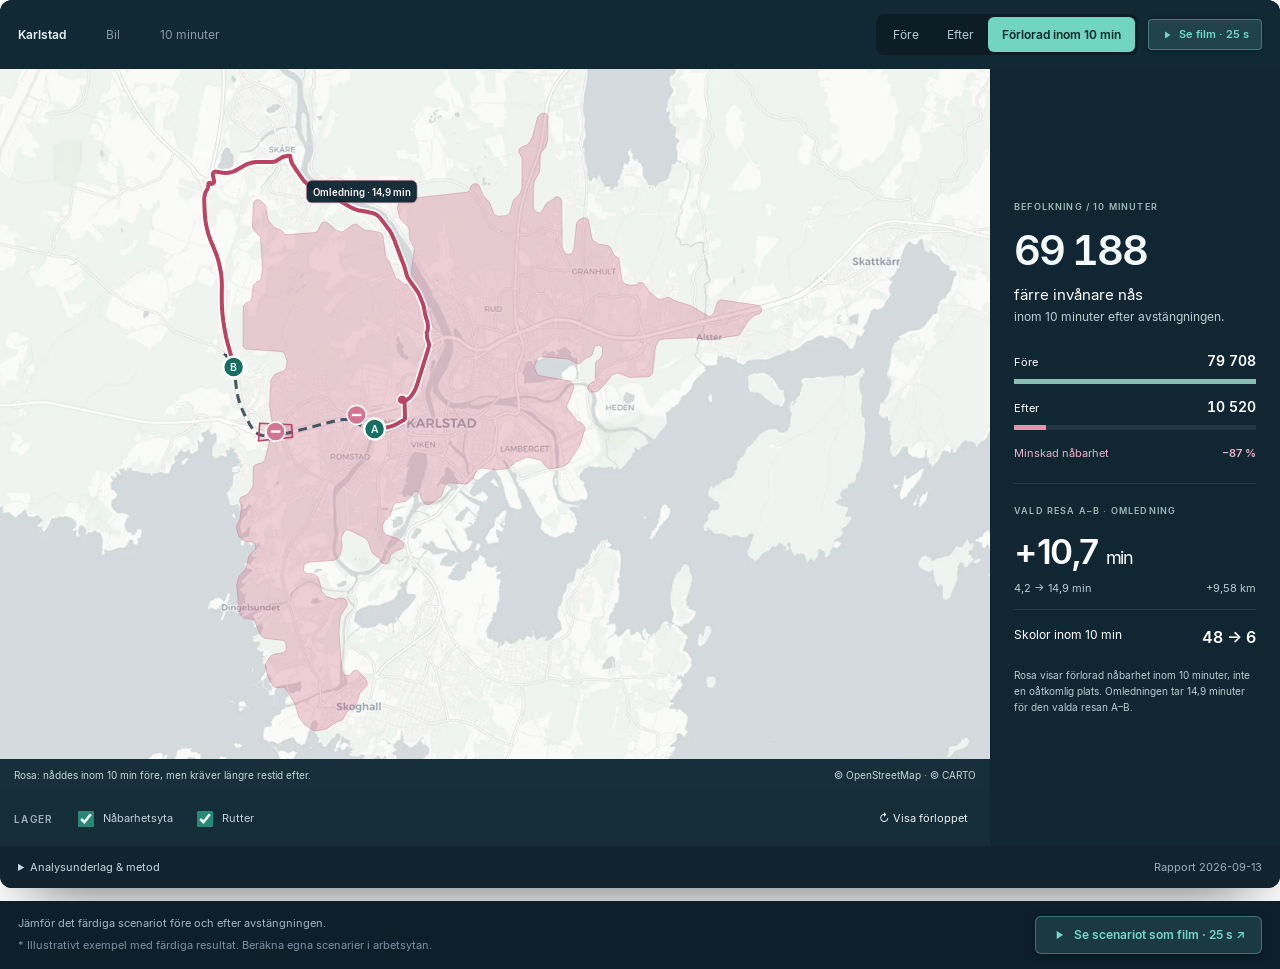
==== commit 5f0b82c2: "Refine service import preview and clarify crisis reachability" ====
--- a/crisis.html
+++ b/crisis.html
@@ -1,6 +1,6 @@
-<!doctype html><html lang="sv"><head><meta charset="utf-8"><meta name="viewport" content="width=device-width,initial-scale=1"><meta name="robots" content="noindex"><title>Karlstad – jämför före och efter</title><link rel="stylesheet" href="style.css"><link rel="stylesheet" href="dark.css"><style>body{margin:0;padding:0;background:transparent}.analysis{box-shadow:0 20px 45px -12px rgba(0,0,0,0.45);border:1px solid rgba(255,255,255,0.08);border-radius:16px;overflow:hidden}.analysis-toolbar{background:#112835;border-bottom:1px solid rgba(255,255,255,0.06)}.film-btn-toolbar{display:inline-flex;align-items:center;gap:6px;background:rgba(114,216,197,.15);border:1px solid rgba(114,216,197,.4);color:#72d8c5;padding:6px 12px;border-radius:4px;font-size:11px;font-weight:600;cursor:pointer;transition:all .2s ease;box-shadow:0 1px 6px rgba(0,0,0,0.2)}.film-btn-toolbar:hover{background:#72d8c5;color:#0b2829;transform:translateY(-1px)}.case-footer{padding:14px 18px;display:flex;justify-content:space-between;align-items:center;flex-wrap:wrap;gap:12px;background:#0d1f2b}.film-action-btn{display:inline-flex;align-items:center;gap:8px;background:rgba(114,216,197,.14);border:1px solid rgba(114,216,197,.38);color:#72d8c5;padding:8px 16px;border-radius:6px;font-size:12px;font-weight:600;cursor:pointer;transition:all .2s ease;box-shadow:0 2px 10px rgba(0,0,0,0.25)}.film-action-btn:hover{background:#72d8c5;color:#0b2829;transform:translateY(-1px)}.disclaimer-note{font-size:11px;color:#94a3b8;opacity:0.85;display:block;margin-top:4px}#film-dialog{width:calc(100% - 20px);max-width:960px;border-radius:10px;padding:20px;border:1px solid rgba(255,255,255,0.15);background:#0d1f2b}.film-header{display:flex;align-items:center;justify-content:space-between;margin-bottom:12px;gap:10px}.film-tabs{display:flex;gap:8px}.film-tab{padding:6px 12px;background:rgba(255,255,255,0.08);border:1px solid rgba(255,255,255,0.12);color:#94a3b8;border-radius:4px;cursor:pointer;font-size:12px;font-weight:600;transition:all .15s ease}.film-tab.active{background:#72d8c5;color:#0b2829;border-color:#72d8c5}@media(max-width:700px){.case-footer p{max-width:none}}</style></head><body><div class="analysis" data-state="diff"><div class="analysis-toolbar"><span class="context"><b>Karlstad</b><span>Bil</span><span>10 minuter</span></span><div style="display:flex;align-items:center;gap:10px;flex-wrap:wrap"><div class="states" role="group" aria-label="Välj scenario"><button data-state="baseline" aria-pressed="false">Före</button><button data-state="crisis" aria-pressed="false">Efter</button><button data-state="diff" aria-pressed="true">Förlorad nåbarhet</button></div><button type="button" class="film-btn-toolbar" id="film-open-toolbar" aria-label="Se scenariot som film"><svg width="12" height="12" viewBox="0 0 24 24" fill="currentColor"><path d="M8 5v14l11-7z"/></svg><span>Se film · 25 s</span></button></div></div>
-<div class="analysis-body"><div class="map-column"><div class="map" id="map-container"><svg xmlns="http://www.w3.org/2000/svg" viewBox="170 130 1120 860" role="img" aria-labelledby="maptitle"><title id="maptitle">Karlstad: nåbarhet och omledning vid två avstängningar</title><image href="[data-uri]" x="0" y="0" width="1920" height="1080"/><g class="area area-baseline" fill-rule="evenodd"><path d="M-315.58,601.57 L-316.32,601.19 L-316.71,600.46 L-316.61,599.64 L-316.06,599.01 L-306.23,595.48 L-305.67,595.14 L-305.43,594.86 L-298.61,584.56 L-297.50,576.89 L-297.30,576.34 L-296.89,575.92 L-296.34,575.71 L-268.67,571.26 L-267.91,570.92 L-267.59,570.51 L-267.43,569.95 L-265.20,547.42 L-265.03,546.88 L-264.67,546.46 L-264.18,546.21 L-256.08,543.99 L-247.77,536.39 L-247.45,535.98 L-244.23,526.68 L-244.15,526.15 L-246.35,514.36 L-246.60,513.92 L-254.03,504.82 L-254.61,504.53 L-264.98,501.77 L-265.68,501.33 L-265.95,500.85 L-266.01,500.30 L-265.70,496.72 L-265.55,496.21 L-265.22,495.79 L-264.77,495.52 L-263.98,495.49 L-263.50,495.71 L-262.65,496.37 L-261.88,496.41 L-261.34,496.17 L-257.55,493.56 L-257.05,493.34 L-256.50,493.34 L-255.99,493.55 L-250.72,497.11 L-250.25,497.33 L-239.11,498.40 L-238.56,498.57 L-237.98,499.19 L-232.27,511.17 L-231.80,511.57 L-227.33,514.17 L-226.70,514.24 L-214.88,513.21 L-214.17,512.74 L-211.15,509.24 L-210.84,508.70 L-210.76,508.36 L-206.35,467.77 L-201.98,455.47 L-201.66,455.09 L-198.13,452.13 L-197.65,451.44 L-190.98,433.03 L-190.70,432.56 L-190.25,432.23 L-189.72,432.11 L-189.17,432.20 L-188.71,432.50 L-188.40,432.95 L-185.88,444.85 L-185.97,445.37 L-188.65,452.62 L-188.75,453.28 L-187.45,496.51 L-187.32,497.10 L-186.79,497.71 L-186.22,497.92 L-176.18,499.62 L-175.69,499.80 L-164.52,509.66 L-164.02,509.96 L-163.45,510.05 L-138.93,509.37 L-138.46,509.53 L-126.30,516.31 L-125.63,516.36 L-113.88,514.71 L-113.24,514.49 L-99.20,506.30 L-98.72,505.89 L-98.46,505.31 L-94.67,489.26 L-94.23,488.69 L-88.39,484.29 L-87.83,484.16 L-38.37,482.50 L-37.57,482.26 L-35.90,480.59 L-35.68,480.09 L-34.91,477.22 L-34.88,476.51 L-37.37,470.86 L-37.70,470.38 L-38.12,470.10 L-38.68,469.98 L-62.48,469.08 L-62.98,468.96 L-63.40,468.68 L-68.57,463.60 L-68.86,463.18 L-72.84,446.93 L-73.20,446.22 L-74.79,444.34 L-75.05,444.09 L-75.57,443.84 L-76.14,443.82 L-76.74,444.07 L-78.41,445.21 L-78.88,445.70 L-83.59,460.42 L-84.03,461.07 L-88.29,464.56 L-99.72,467.25 L-100.29,467.26 L-100.81,467.04 L-101.33,466.38 L-109.48,444.49 L-109.87,443.88 L-113.14,440.58 L-113.72,440.20 L-155.58,435.35 L-176.25,430.50 L-177.01,430.69 L-178.94,432.34 L-179.39,432.61 L-180.17,432.65 L-180.65,432.44 L-186.69,428.20 L-186.97,427.77 L-187.08,427.26 L-186.89,426.51 L-186.32,425.98 L-179.61,422.58 L-179.17,422.25 L-178.87,421.77 L-176.55,416.22 L-165.50,403.17 L-164.80,402.73 L-164.24,402.69 L-163.71,402.88 L-163.17,403.51 L-158.29,414.69 L-157.98,415.17 L-157.51,415.49 L-151.83,418.04 L-150.99,418.17 L-113.72,413.87 L-113.14,413.49 L-109.66,409.88 L-107.17,402.59 L-106.93,402.15 L-103.71,399.37 L-103.20,399.10 L-102.63,399.05 L-101.86,399.41 L-99.16,401.93 L-98.84,402.37 L-95.60,415.69 L-95.35,416.24 L-94.90,416.65 L-88.26,420.66 L-62.84,423.67 L-54.56,427.00 L-54.14,427.46 L-51.09,432.90 L-50.70,433.36 L-49.96,433.66 L-49.12,433.47 L-38.36,427.67 L-37.59,427.51 L-37.08,427.65 L-36.51,428.18 L-30.74,437.87 L-30.33,438.20 L-25.54,440.93 L-25.09,441.35 L-22.81,446.90 L-22.71,447.36 L-21.81,469.60 L-21.66,470.21 L-21.48,470.51 L-12.87,481.92 L-12.43,482.33 L-11.87,482.52 L-0.34,484.29 L0.47,484.72 L5.74,490.43 L10.81,504.50 L11.13,505.03 L24.92,515.02 L25.67,515.30 L62.70,511.65 L63.51,511.82 L68.16,515.80 L68.50,516.23 L72.95,531.95 L73.29,532.41 L75.37,534.36 L75.85,534.67 L76.35,534.77 L102.90,530.06 L123.61,522.24 L124.38,522.18 L125.77,522.84 L126.32,522.83 L126.81,522.61 L127.23,522.16 L132.58,513.58 L136.22,482.99 L136.19,482.40 L135.78,481.74 L129.57,477.83 L129.25,477.40 L129.13,476.87 L129.21,476.34 L129.48,475.88 L129.91,475.56 L136.80,472.21 L150.89,458.52 L151.61,458.16 L152.14,458.16 L152.64,458.37 L158.84,462.62 L163.06,470.23 L163.46,470.56 L163.96,470.72 L164.47,470.69 L164.94,470.47 L165.45,469.80 L176.86,440.79 L177.17,440.32 L181.18,436.28 L181.68,435.96 L201.89,432.90 L202.38,432.59 L202.61,432.30 L203.89,430.20 L204.28,423.99 L204.09,423.45 L203.45,422.91 L202.83,422.79 L189.90,422.83 L189.19,422.46 L185.54,418.92 L184.71,418.69 L182.22,418.67 L181.75,418.48 L181.23,417.92 L181.09,417.43 L177.57,380.23 L177.26,379.42 L176.61,378.97 L175.82,378.95 L175.34,379.19 L174.99,379.59 L173.13,384.86 L173.03,385.43 L173.03,393.09 L172.93,393.63 L172.62,394.08 L171.91,394.46 L168.91,394.49 L168.32,394.60 L167.82,394.93 L164.68,398.01 L164.15,398.34 L151.39,399.65 L150.61,399.95 L150.13,400.64 L145.28,414.45 L140.24,420.31 L139.54,420.75 L138.71,420.70 L138.05,420.20 L133.54,413.77 L133.35,413.35 L129.13,377.81 L128.86,377.06 L126.78,373.89 L126.16,373.34 L113.81,370.26 L101.71,373.05 L101.24,373.41 L100.94,374.01 L96.13,391.53 L95.76,392.16 L88.92,396.87 L88.39,397.09 L76.36,396.95 L75.81,396.83 L69.11,392.00 L68.63,391.38 L66.00,377.40 L68.56,363.63 L68.74,363.17 L69.05,362.80 L76.87,356.41 L77.35,355.75 L77.39,354.94 L76.17,349.17 L75.94,348.62 L75.56,348.25 L74.74,348.00 L13.21,347.21 L12.66,347.09 L-3.32,335.64 L-3.66,335.30 L-3.85,334.86 L-8.02,319.10 L-8.31,318.67 L-12.41,314.31 L-13.00,314.06 L-16.91,313.26 L-17.43,313.04 L-17.82,312.63 L-22.91,298.52 L-30.84,290.08 L-31.10,289.69 L-35.10,273.49 L-35.48,272.75 L-37.58,270.43 L-38.39,270.14 L-87.76,266.70 L-88.24,266.58 L-88.64,266.30 L-92.53,262.47 L-92.83,262.04 L-96.82,245.16 L-100.10,241.02 L-100.59,240.62 L-101.13,240.46 L-102.00,240.68 L-105.65,242.85 L-106.11,243.25 L-112.53,256.64 L-112.84,257.06 L-113.28,257.34 L-113.79,257.43 L-114.30,257.33 L-114.91,256.86 L-129.95,236.10 L-130.40,235.80 L-144.81,229.34 L-145.26,229.01 L-145.55,228.53 L-145.58,227.69 L-145.32,227.19 L-141.16,223.78 L-127.31,220.74 L-126.51,220.98 L-126.12,221.37 L-125.92,221.89 L-125.26,225.43 L-124.94,225.91 L-124.18,226.28 L-103.77,225.05 L-102.99,224.79 L-102.10,223.91 L-101.31,223.75 L-100.79,223.90 L-100.37,224.24 L-100.11,224.72 L-99.86,225.83 L-99.52,226.25 L-99.05,226.50 L-82.39,228.37 L-81.92,228.63 L-81.47,229.30 L-79.48,235.76 L-79.06,236.24 L-76.11,238.53 L-75.37,238.84 L-25.45,235.92 L-24.68,236.31 L-19.50,241.40 L-19.22,241.80 L-15.02,257.42 L-14.71,258.03 L-14.44,258.29 L-13.19,259.19 L-12.66,259.33 L-12.11,259.24 L-11.59,258.91 L-5.73,253.33 L-5.48,252.80 L-3.70,245.87 L-3.41,245.46 L-0.32,242.42 L0.48,242.04 L17.43,243.56 L18.06,243.94 L22.59,248.63 L23.07,248.98 L23.58,249.10 L24.81,248.80 L25.35,248.89 L25.82,249.17 L26.51,250.35 L27.11,250.82 L37.41,252.99 L37.87,253.32 L38.23,254.09 L41.29,277.66 L41.15,278.47 L38.29,284.09 L37.73,284.67 L13.55,292.28 L12.82,292.76 L12.54,293.31 L9.98,302.30 L9.92,302.91 L10.11,303.48 L12.51,307.77 L13.11,308.20 L13.66,308.28 L49.57,307.78 L49.93,307.73 L50.46,307.49 L50.84,307.06 L50.98,306.72 L56.19,289.63 L56.46,289.14 L62.96,283.91 L63.44,283.67 L77.08,282.44 L77.90,282.12 L78.38,281.38 L82.70,266.79 L83.10,266.34 L91.51,260.19 L91.94,259.73 L97.06,245.11 L100.54,241.64 L101.24,241.27 L102.02,241.33 L106.00,242.88 L106.62,243.36 L113.40,252.75 L113.67,253.58 L108.34,277.45 L108.04,277.89 L107.59,278.19 L102.63,279.20 L102.19,279.49 L101.89,279.91 L101.76,280.49 L101.15,291.93 L98.46,297.49 L98.44,322.07 L98.52,322.64 L100.87,330.93 L101.30,331.64 L101.99,331.98 L113.34,331.87 L114.04,331.49 L116.23,328.22 L116.84,327.71 L126.44,325.59 L136.06,327.71 L136.66,328.19 L138.82,331.23 L139.56,331.59 L164.79,330.32 L165.39,330.17 L165.83,329.84 L172.24,318.53 L173.92,285.24 L173.83,284.60 L173.31,283.95 L172.72,283.71 L167.12,282.69 L166.67,282.53 L164.79,280.41 L164.52,280.16 L164.00,279.90 L153.82,279.66 L152.74,279.96 L152.17,279.98 L151.64,279.76 L150.93,278.96 L150.42,278.70 L144.84,278.28 L144.30,278.13 L143.86,277.78 L143.60,277.28 L143.55,276.72 L143.74,276.18 L148.01,271.41 L148.46,271.08 L158.56,266.44 L180.76,260.94 L201.28,259.02 L202.08,259.19 L202.65,259.79 L206.80,268.08 L207.24,268.63 L217.32,273.23 L227.16,273.92 L227.70,273.72 L227.99,273.49 L231.44,270.17 L232.16,269.93 L235.01,269.78 L235.70,269.36 L236.06,268.56 L238.24,253.03 L236.96,234.92 L236.51,234.20 L230.17,228.26 L221.91,215.10 L221.71,214.57 L218.88,195.80 L218.55,195.28 L215.25,191.69 L214.81,191.35 L214.29,191.20 L202.72,189.75 L202.23,189.47 L201.90,189.02 L199.88,184.68 L199.34,184.04 L198.80,183.83 L190.37,182.16 L189.78,182.15 L189.29,182.35 L186.80,184.67 L186.33,184.96 L185.79,185.05 L181.46,184.89 L180.87,184.97 L180.24,185.43 L179.95,186.23 L177.09,219.07 L176.93,219.60 L176.59,220.02 L176.11,220.28 L175.57,220.34 L151.87,218.07 L151.36,217.78 L146.93,213.79 L146.62,213.39 L143.76,203.94 L143.70,203.45 L146.19,193.01 L159.43,169.87 L160.02,169.32 L179.63,159.44 L180.01,159.01 L182.64,154.69 L182.85,154.15 L182.84,153.63 L182.62,153.10 L172.63,137.60 L169.27,119.95 L168.87,119.15 L165.09,115.06 L164.40,114.62 L163.89,114.58 L163.34,114.74 L158.61,117.17 L158.13,117.81 L152.07,132.92 L151.71,133.30 L150.99,133.56 L150.47,133.50 L149.95,133.24 L149.62,132.85 L149.44,132.38 L144.71,104.19 L139.76,94.59 L139.38,94.11 L138.90,93.85 L138.35,93.79 L137.76,93.98 L135.26,95.36 L134.67,95.93 L129.75,110.16 L129.40,110.70 L126.94,113.13 L126.27,113.49 L125.75,113.51 L110.29,111.12 L98.83,105.51 L98.41,105.20 L98.14,104.75 L98.05,104.23 L98.16,103.72 L98.46,103.28 L98.89,102.98 L113.40,96.65 L113.87,96.34 L118.83,89.27 L120.31,79.56 L117.99,46.18 L111.18,34.76 L105.91,30.85 L105.55,30.44 L105.35,29.66 L105.62,28.90 L106.02,28.53 L113.45,24.00 L114.02,23.40 L118.83,14.66 L120.31,4.94 L116.40,-99.20 L116.17,-99.96 L114.26,-102.06 L113.50,-102.52 L101.55,-102.89 L101.08,-102.98 L88.54,-110.44 L76.30,-112.23 L75.55,-112.18 L68.34,-109.98 L67.88,-109.61 L63.72,-104.82 L63.11,-104.41 L62.63,-104.34 L51.20,-104.70 L50.70,-104.81 L50.27,-105.10 L45.90,-109.41 L45.61,-109.83 L41.47,-126.46 L38.46,-129.90 L37.98,-130.27 L37.38,-130.42 L0.28,-132.46 L-0.27,-132.28 L-4.54,-129.96 L-5.03,-129.55 L-9.62,-120.38 L-10.12,-119.82 L-10.85,-119.60 L-23.63,-119.42 L-25.06,-118.99 L-25.62,-119.06 L-26.10,-119.35 L-26.44,-119.80 L-31.68,-131.40 L-32.04,-131.77 L-37.24,-135.75 L-37.74,-136.50 L-39.03,-165.43 L-39.34,-166.31 L-39.78,-166.68 L-40.41,-166.84 L-63.98,-168.32 L-64.48,-168.57 L-64.95,-169.24 L-64.96,-170.06 L-64.71,-170.55 L-64.03,-171.01 L-62.77,-171.23 L-53.99,-174.88 L-53.52,-175.17 L-53.11,-175.85 L-50.69,-183.97 L-50.10,-184.55 L-49.28,-184.69 L-33.04,-179.03 L-32.61,-178.63 L-25.54,-168.28 L-24.93,-167.76 L-24.39,-167.62 L-13.61,-166.81 L-13.04,-166.87 L-12.40,-167.28 L-12.11,-167.78 L-6.61,-182.92 L-0.22,-193.70 L0.51,-194.12 L1.08,-194.13 L11.19,-192.11 L11.93,-191.70 L25.11,-177.81 L25.85,-177.56 L29.23,-178.00 L29.96,-177.76 L30.32,-177.39 L35.56,-169.76 L35.95,-169.35 L50.64,-162.68 L56.40,-156.67 L56.76,-155.95 L59.95,-138.07 L60.36,-137.52 L62.52,-135.64 L63.01,-135.46 L63.53,-135.48 L64.27,-135.91 L72.20,-144.01 L72.63,-144.82 L71.88,-161.46 L68.96,-168.74 L68.87,-169.50 L69.05,-169.98 L75.33,-180.60 L75.70,-181.01 L76.47,-181.29 L77.01,-181.21 L80.63,-179.89 L81.27,-179.42 L86.96,-167.92 L87.31,-167.45 L87.75,-167.18 L88.32,-167.08 L99.89,-167.22 L100.51,-167.53 L102.03,-168.76 L102.52,-169.47 L102.53,-170.33 L101.31,-174.73 L101.04,-175.29 L94.84,-180.64 L94.42,-181.26 L91.68,-200.18 L85.82,-217.85 L85.79,-218.66 L86.03,-219.14 L86.68,-219.61 L113.95,-229.15 L118.52,-229.77 L119.06,-229.74 L119.74,-229.33 L122.33,-226.51 L122.84,-226.13 L123.38,-226.01 L123.93,-226.12 L125.28,-226.86 L125.81,-226.87 L126.31,-226.67 L126.70,-226.31 L126.92,-225.83 L128.46,-219.59 L128.68,-219.08 L152.28,-194.68 L152.65,-193.97 L152.47,-169.39 L146.21,-154.97 L143.04,-136.65 L136.22,-125.57 L136.13,-124.95 L136.55,-115.70 L136.68,-115.12 L136.99,-114.69 L137.49,-114.37 L151.16,-108.92 L151.71,-108.80 L152.25,-108.89 L164.09,-112.99 L164.59,-113.07 L201.68,-111.82 L202.41,-111.58 L207.72,-106.39 L208.01,-105.97 L211.93,-89.52 L212.26,-88.83 L214.50,-86.08 L215.19,-85.76 L215.77,-85.78 L226.75,-88.25 L227.30,-88.26 L228.03,-87.88 L233.49,-82.50 L233.78,-82.09 L236.91,-69.70 L237.25,-45.00 L238.94,-41.20 L239.30,-40.69 L239.78,-40.40 L240.60,-40.37 L241.29,-40.81 L243.62,-45.00 L245.64,-59.05 L252.32,-69.73 L252.73,-70.04 L262.47,-74.90 L262.97,-75.62 L264.67,-80.67 L264.95,-81.16 L265.40,-81.49 L265.94,-81.62 L266.75,-81.40 L269.61,-78.58 L269.82,-78.01 L274.36,-44.89 L274.12,4.47 L274.19,5.02 L275.35,9.37 L275.56,9.85 L283.48,18.06 L283.75,18.46 L286.52,29.35 L286.37,30.08 L282.33,38.05 L281.14,54.47 L284.89,65.86 L290.32,71.22 L291.07,71.64 L302.80,74.48 L303.40,74.51 L311.23,71.76 L311.89,71.30 L312.16,70.80 L315.61,60.49 L315.88,60.02 L316.31,59.69 L316.83,59.54 L341.51,57.87 L342.14,57.70 L342.74,57.08 L342.89,56.45 L343.06,51.40 L342.95,50.75 L342.57,50.22 L334.88,42.86 L334.57,42.43 L331.59,29.77 L331.70,4.92 L334.84,-7.53 L335.13,-7.95 L340.73,-13.45 L341.21,-13.76 L341.77,-13.85 L353.20,-13.28 L353.68,-13.44 L354.07,-13.75 L355.59,-16.32 L355.68,-16.84 L356.81,-69.57 L356.72,-70.14 L353.75,-79.19 L348.79,-84.14 L348.44,-84.73 L334.53,-131.27 L331.69,-150.59 L331.38,-151.11 L323.91,-159.55 L323.67,-159.94 L319.71,-176.93 L315.87,-182.00 L301.18,-189.78 L300.82,-190.24 L298.87,-194.28 L296.44,-230.38 L293.38,-242.95 L293.35,-243.49 L293.53,-244.00 L294.13,-244.54 L302.91,-248.78 L303.41,-248.91 L316.47,-247.44 L316.97,-247.29 L317.38,-246.95 L317.70,-246.23 L321.15,-218.92 L324.23,-210.91 L324.73,-210.44 L328.54,-208.12 L353.79,-202.86 L377.82,-208.64 L378.33,-208.66 L378.82,-208.50 L379.36,-207.96 L381.92,-200.49 L381.99,-200.02 L380.37,-191.33 L379.33,-189.28 L378.73,-188.67 L366.98,-185.42 L366.29,-185.03 L361.83,-178.49 L360.09,-169.55 L360.28,-168.87 L369.71,-151.28 L373.99,-134.73 L375.78,-95.16 L376.00,-94.37 L377.98,-90.96 L378.65,-90.53 L379.44,-90.53 L379.91,-90.78 L380.29,-91.25 L382.05,-94.44 L382.25,-95.07 L386.49,-129.25 L386.70,-129.83 L391.34,-134.44 L391.87,-134.77 L404.04,-136.09 L404.71,-136.52 L406.96,-138.98 L407.17,-139.50 L410.79,-156.32 L410.95,-156.74 L416.97,-166.87 L429.55,-174.95 L435.15,-182.71 L435.40,-183.24 L442.15,-206.33 L442.71,-206.91 L446.57,-209.06 L447.21,-209.71 L449.59,-219.16 L448.16,-230.92 L442.02,-242.38 L441.81,-242.69 L441.33,-243.05 L439.80,-243.45 L439.36,-243.75 L438.98,-244.46 L439.06,-245.26 L439.56,-245.88 L459.37,-259.67 L459.70,-260.18 L465.05,-273.48 L465.48,-273.88 L474.57,-279.50 L474.92,-280.01 L477.96,-286.71 L478.51,-287.33 L479.04,-287.51 L479.59,-287.48 L480.09,-287.23 L480.45,-286.80 L480.62,-286.27 L482.24,-270.24 L482.10,-269.48 L481.57,-268.91 L481.09,-268.73 L469.88,-266.77 L469.31,-266.56 L468.91,-266.18 L468.66,-265.34 L468.29,-243.04 L468.17,-242.50 L467.86,-242.06 L465.49,-239.75 L465.04,-239.46 L464.51,-239.36 L458.30,-239.35 L457.60,-238.98 L457.21,-238.29 L456.07,-192.05 L451.05,-176.88 L450.46,-145.34 L450.36,-144.85 L450.10,-144.42 L449.69,-144.12 L439.40,-139.00 L433.81,-138.69 L432.97,-138.39 L432.60,-137.97 L432.42,-137.37 L430.42,-119.22 L430.28,-118.73 L429.75,-118.17 L429.27,-118.00 L419.76,-116.40 L419.22,-116.21 L418.70,-115.67 L418.54,-115.12 L416.96,-102.20 L416.58,-101.59 L414.61,-99.69 L414.36,-99.13 L410.53,-82.66 L410.24,-82.24 L402.30,-74.13 L402.08,-73.61 L398.13,-57.32 L397.85,-56.90 L390.19,-49.25 L389.77,-48.51 L389.12,-20.42 L389.19,-19.83 L398.59,15.40 L398.80,15.88 L403.91,21.24 L404.59,21.66 L419.71,23.12 L420.18,23.25 L420.58,23.54 L426.45,29.78 L439.46,54.53 L446.40,71.05 L448.77,114.98 L448.92,115.59 L449.26,116.03 L449.81,116.33 L466.70,121.63 L467.20,121.92 L467.64,122.66 L472.22,143.52 L472.43,144.04 L473.03,144.56 L491.05,153.45 L491.49,153.80 L491.76,154.30 L491.81,154.86 L489.10,178.88 L490.36,228.07 L490.51,228.74 L491.94,231.86 L492.36,232.24 L492.89,232.42 L493.45,232.37 L493.95,232.11 L496.59,228.84 L496.79,228.53 L496.94,227.88 L498.33,178.89 L495.49,154.79 L495.81,154.02 L496.24,153.67 L503.05,151.72 L503.63,151.42 L504.09,150.68 L505.06,111.41 L505.18,110.89 L505.70,110.27 L506.20,110.07 L506.74,110.08 L507.44,110.46 L507.82,111.17 L511.35,128.90 L511.24,154.10 L513.27,163.63 L520.10,177.84 L520.23,178.40 L520.01,179.21 L518.28,180.99 L517.87,181.67 L513.85,195.08 L513.21,203.45 L515.82,256.25 L515.96,256.83 L516.26,257.25 L517.01,257.63 L529.83,260.15 L530.43,260.16 L531.19,259.73 L541.16,249.77 L541.94,249.54 L544.82,249.57 L545.56,249.99 L555.86,261.39 L559.42,269.94 L559.79,270.49 L560.37,270.83 L568.08,273.36 L568.64,273.45 L576.91,271.48 L577.46,271.23 L577.97,270.55 L580.78,263.29 L581.09,262.80 L581.87,262.41 L631.22,265.59 L631.77,265.53 L636.22,263.27 L636.69,262.90 L643.35,251.22 L643.69,250.82 L644.41,250.53 L644.93,250.56 L645.59,250.97 L656.17,262.50 L656.87,262.94 L657.62,262.93 L660.50,261.52 L661.04,261.08 L668.00,246.09 L668.55,245.47 L669.08,245.29 L669.64,245.33 L670.14,245.59 L670.60,246.28 L676.08,265.12 L676.38,265.54 L681.82,271.00 L682.10,271.22 L682.70,271.45 L694.57,273.47 L709.28,272.41 L710.05,272.57 L710.46,272.91 L710.71,273.38 L715.24,287.66 L723.36,296.44 L728.51,310.37 L728.83,310.90 L732.26,313.39 L732.97,313.67 L745.04,312.84 L745.76,312.38 L748.29,309.60 L748.69,308.87 L752.88,293.07 L753.19,292.65 L761.40,285.14 L761.65,284.63 L763.56,277.81 L764.03,241.43 L763.80,240.87 L756.86,230.08 L756.66,229.59 L756.74,228.80 L757.03,228.36 L757.71,227.97 L769.97,225.11 L770.53,224.86 L770.94,224.41 L776.54,215.29 L783.15,189.17 L783.63,188.60 L786.98,187.10 L787.65,186.55 L794.47,176.83 L794.77,176.06 L795.09,173.70 L795.25,173.20 L795.82,172.65 L796.33,172.50 L796.85,172.55 L797.52,172.97 L797.78,173.43 L799.03,177.06 L799.10,177.61 L798.95,178.15 L798.37,178.74 L797.01,179.02 L796.50,179.31 L796.16,179.77 L796.03,180.41 L795.81,218.43 L792.93,228.28 L792.64,228.68 L786.85,234.17 L786.41,234.92 L785.73,258.07 L785.57,258.50 L779.10,269.93 L777.69,277.90 L777.81,302.63 L777.89,303.20 L779.82,309.70 L782.48,312.60 L783.17,313.03 L783.92,313.03 L786.98,311.53 L787.41,311.21 L787.71,310.75 L793.25,298.01 L793.66,297.63 L802.77,291.95 L803.10,291.55 L807.05,284.58 L807.42,284.16 L807.93,283.92 L808.50,283.90 L809.03,284.11 L809.42,284.51 L812.99,293.66 L813.09,294.15 L813.79,352.57 L816.67,361.38 L820.07,365.03 L820.84,365.48 L821.40,365.48 L821.92,365.26 L825.58,361.37 L828.53,352.81 L831.26,323.17 L831.41,322.65 L833.48,318.67 L833.83,318.23 L834.32,317.97 L840.35,316.15 L840.77,315.85 L844.64,312.01 L845.15,311.80 L845.71,311.81 L846.42,312.22 L846.78,312.97 L851.02,342.59 L851.24,343.20 L851.69,343.66 L858.68,348.34 L859.14,348.56 L872.17,349.86 L872.73,350.04 L873.31,350.69 L878.60,362.77 L878.95,363.13 L879.40,363.34 L883.39,363.67 L883.88,363.92 L884.23,364.35 L884.40,364.87 L887.54,394.77 L887.73,395.39 L888.12,395.82 L888.43,396.00 L896.92,399.71 L906.97,399.20 L907.56,399.05 L908.16,398.50 L909.27,395.37 L909.81,394.67 L910.36,394.45 L912.86,394.05 L913.66,394.15 L914.26,394.68 L922.01,407.01 L922.39,407.45 L934.36,418.06 L935.10,418.26 L935.67,418.13 L946.50,413.51 L947.36,413.43 L948.09,413.87 L951.60,417.87 L952.06,418.24 L972.84,424.32 L997.08,438.76 L997.66,438.97 L998.21,438.93 L998.75,438.65 L1002.01,436.14 L1002.43,435.65 L1007.04,420.25 L1007.39,419.82 L1010.12,417.59 L1010.90,417.28 L1077.78,426.22 L1078.51,426.54 L1078.84,426.96 L1078.98,427.47 L1078.83,428.25 L1078.49,428.66 L1078.03,428.92 L1053.83,436.72 L1053.18,437.10 L1044.89,444.78 L1036.17,460.93 L1035.85,461.33 L1035.42,461.58 L997.95,467.93 L978.54,464.74 L935.42,466.69 L934.85,466.82 L934.37,467.16 L931.79,469.84 L931.48,470.29 L929.88,476.51 L926.46,509.62 L926.10,510.24 L922.36,513.87 L921.61,514.10 L896.92,514.38 L884.80,508.76 L884.27,508.61 L883.72,508.67 L876.98,510.57 L876.44,510.84 L876.05,511.30 L871.77,518.71 L871.10,519.13 L868.89,519.75 L868.32,520.04 L860.50,529.64 L856.01,532.73 L855.55,532.94 L855.04,532.96 L850.50,532.36 L849.69,532.46 L849.28,532.74 L848.96,533.21 L847.51,536.36 L847.13,536.73 L846.64,536.92 L845.86,536.85 L845.42,536.57 L845.11,536.14 L841.04,527.34 L840.93,526.53 L841.13,526.01 L841.52,525.61 L849.22,520.36 L849.82,520.13 L854.54,519.44 L855.03,519.15 L855.35,518.68 L855.46,518.04 L855.05,495.42 L855.42,494.69 L856.14,494.30 L856.69,494.30 L857.79,494.74 L858.43,494.87 L858.99,494.74 L859.45,494.39 L863.74,486.66 L863.95,485.91 L864.40,476.95 L864.34,476.38 L862.48,470.03 L862.11,469.56 L859.92,467.66 L859.14,467.29 L858.35,467.42 L855.76,469.37 L855.26,469.99 L852.30,476.67 L851.64,486.04 L851.31,486.85 L850.84,487.21 L841.40,491.66 L834.54,498.68 L833.84,499.07 L833.30,499.08 L832.80,498.88 L821.11,491.45 L784.41,487.90 L783.56,488.06 L783.15,488.39 L782.87,488.91 L778.94,500.91 L778.85,501.46 L778.98,502.00 L782.91,511.36 L783.25,511.89 L784.06,512.27 L824.57,518.83 L825.24,519.38 L829.37,525.88 L829.47,526.43 L829.34,526.96 L818.79,550.25 L818.65,550.79 L818.71,551.29 L818.98,551.79 L833.35,570.09 L834.12,570.41 L834.75,570.33 L836.39,569.80 L836.90,569.83 L837.37,570.04 L842.57,575.27 L842.86,575.69 L842.96,576.43 L835.21,600.49 L821.10,621.74 L815.04,625.44 L796.73,629.14 L796.21,629.14 L795.72,628.96 L795.34,628.60 L787.57,618.07 L787.05,617.61 L770.76,613.38 L770.09,613.52 L755.21,620.04 L746.92,627.63 L746.16,627.99 L732.53,629.74 L709.17,626.73 L708.58,626.76 L707.91,627.16 L707.61,627.67 L702.62,640.81 L695.30,647.74 L694.89,648.01 L694.16,648.10 L670.74,644.94 L670.14,644.97 L669.66,645.20 L669.15,645.90 L663.31,662.11 L663.03,662.57 L645.55,675.65 L644.83,675.92 L644.07,675.77 L643.52,675.23 L637.20,664.24 L634.47,625.87 L634.22,625.12 L632.75,622.87 L632.09,622.48 L631.32,622.50 L630.87,622.75 L630.50,623.20 L629.45,625.09 L629.23,625.89 L628.67,650.11 L625.67,663.09 L625.33,663.55 L619.38,668.85 L618.87,669.13 L605.10,670.39 L604.27,670.72 L603.80,671.47 L599.57,686.26 L599.29,686.65 L591.16,694.64 L589.42,699.44 L589.35,700.24 L590.39,706.35 L590.66,706.82 L593.70,710.47 L594.25,710.75 L606.54,714.43 L618.87,721.41 L619.22,721.91 L620.17,724.31 L620.15,724.90 L619.34,726.57 L619.04,726.96 L618.62,727.23 L606.90,729.70 L606.57,729.81 L606.06,730.18 L599.97,736.72 L595.52,750.29 L595.08,750.94 L594.35,751.24 L593.82,751.19 L590.39,749.44 L590.02,748.96 L586.05,740.48 L585.76,740.05 L576.83,733.45 L576.54,732.94 L571.94,718.50 L571.55,717.83 L568.72,714.87 L568.24,714.51 L544.62,702.74 L544.02,702.57 L543.22,702.78 L542.64,703.47 L538.06,714.11 L538.05,714.72 L539.79,724.61 L536.85,736.26 L536.48,736.91 L530.99,742.29 L530.58,742.57 L530.10,742.68 L493.80,744.77 L492.94,745.09 L492.45,745.88 L490.36,753.72 L490.32,754.34 L490.54,754.93 L492.32,757.87 L492.94,758.46 L493.52,758.60 L505.09,759.40 L505.73,759.75 L510.09,764.04 L510.47,764.71 L514.42,781.21 L517.69,786.35 L518.17,786.83 L530.36,791.04 L531.18,790.91 L535.00,789.18 L535.49,789.06 L536.23,789.22 L538.17,790.71 L539.00,790.85 L539.53,790.66 L540.07,790.02 L541.51,782.96 L541.73,782.45 L542.38,781.93 L542.93,781.85 L543.71,782.13 L544.08,782.55 L544.25,783.08 L545.96,798.42 L545.93,798.91 L545.72,799.37 L537.41,811.42 L537.18,811.91 L535.38,832.85 L539.14,881.19 L539.36,881.67 L542.84,886.85 L543.49,887.22 L544.31,887.19 L548.99,885.71 L549.59,885.37 L555.09,877.24 L555.82,876.86 L556.63,876.95 L557.08,877.27 L568.50,889.39 L571.95,897.10 L572.07,897.65 L571.95,898.21 L571.63,898.68 L561.52,908.15 L561.19,908.57 L556.08,924.79 L555.85,925.23 L555.27,925.67 L547.08,928.96 L546.60,929.25 L546.26,929.71 L540.58,941.16 L540.21,941.62 L539.69,941.89 L532.56,943.77 L520.49,952.42 L505.92,955.49 L505.38,955.50 L504.88,955.30 L492.78,947.50 L485.31,937.85 L485.07,937.36 L480.92,921.59 L480.69,921.04 L467.85,899.80 L467.22,899.40 L466.41,899.39 L455.88,902.10 L455.36,902.13 L454.87,901.97 L454.32,901.42 L447.11,888.15 L443.13,873.81 L443.09,873.25 L443.27,872.73 L449.14,862.73 L449.63,862.24 L454.85,859.18 L466.75,857.82 L467.12,857.74 L467.63,857.43 L469.84,854.16 L470.09,853.54 L469.59,844.95 L469.35,844.20 L467.64,842.41 L466.89,842.14 L442.70,839.92 L442.10,839.72 L436.98,834.74 L436.70,834.35 L432.36,818.83 L432.00,818.16 L430.02,815.88 L429.52,815.49 L428.91,815.35 L417.48,814.90 L416.99,814.79 L416.56,814.50 L411.88,809.91 L411.52,809.30 L407.73,774.41 L407.77,773.92 L410.78,762.22 L411.05,761.82 L418.79,753.95 L419.11,753.48 L423.12,736.89 L423.42,736.47 L431.43,728.55 L431.66,728.04 L432.38,725.21 L432.42,724.62 L432.24,724.07 L429.99,719.99 L429.34,719.36 L428.73,719.21 L417.13,718.69 L416.58,718.39 L410.65,713.13 L410.31,712.67 L407.44,700.35 L407.42,699.84 L407.58,699.36 L412.30,690.77 L413.92,675.40 L413.85,674.70 L410.38,663.83 L410.13,663.34 L404.89,658.68 L404.40,658.38 L403.56,658.34 L400.43,659.00 L399.63,658.77 L399.24,658.38 L394.00,650.36 L393.90,649.84 L393.83,625.64 L393.52,625.03 L387.94,618.00 L387.28,617.68 L384.15,617.62 L383.65,617.41 L383.27,617.03 L383.04,616.26 L383.01,608.49 L379.44,598.93 L379.09,598.37 L378.61,598.06 L377.96,597.96 L366.65,598.61 L366.05,598.76 L365.62,599.10 L365.27,599.92 L363.29,618.06 L363.01,618.76 L362.63,619.10 L362.15,619.28 L341.05,622.97 L340.23,623.39 L339.83,624.23 L337.33,641.21 L337.14,641.74 L336.76,642.15 L336.24,642.37 L333.17,642.40 L332.58,642.51 L332.08,642.84 L328.93,645.93 L328.49,646.23 L327.97,646.33 L252.52,647.05 L251.94,647.16 L251.50,647.45 L251.20,647.88 L251.08,648.46 L250.92,653.23 L251.02,653.85 L251.36,654.37 L258.96,662.12 L259.22,662.50 L265.33,684.20 L265.88,684.79 L277.89,692.52 L278.18,692.91 L281.39,699.21 L281.54,699.70 L281.41,700.45 L273.85,716.11 L269.49,732.12 L269.28,732.56 L265.63,736.17 L265.26,736.43 L252.75,740.00 L240.51,737.44 L239.83,737.07 L235.81,733.09 L230.42,720.24 L229.87,719.55 L229.30,719.33 L215.27,716.74 L214.55,716.36 L209.40,711.31 L209.12,710.92 L204.74,695.57 L204.30,694.84 L202.32,693.02 L201.68,692.81 L151.58,687.78 L126.95,680.55 L126.50,680.33 L126.16,679.96 L125.22,678.46 L125.01,677.72 L126.29,670.55 L126.63,669.86 L127.05,669.55 L151.40,663.03 L151.96,662.77 L156.20,659.77 L156.64,659.32 L170.61,638.41 L171.08,637.98 L176.98,634.65 L189.00,634.12 L189.55,634.21 L190.02,634.51 L194.82,639.22 L195.10,639.61 L199.61,655.20 L200.08,655.72 L201.15,656.34 L201.92,656.31 L202.37,656.06 L202.82,655.36 L208.48,637.69 L216.44,629.58 L216.78,629.09 L220.35,612.15 L220.68,611.51 L227.38,606.29 L227.94,606.15 L239.98,605.68 L240.49,605.47 L246.60,601.59 L247.18,600.95 L247.28,600.17 L247.10,599.66 L243.33,595.47 L243.00,594.78 L242.95,581.48 L240.44,573.43 L240.13,572.86 L239.39,572.43 L152.41,571.94 L151.67,572.35 L151.35,572.90 L147.13,584.76 L147.03,585.34 L147.03,590.11 L146.80,590.88 L146.42,591.27 L145.92,591.48 L144.04,591.54 L143.55,591.74 L139.50,595.67 L139.03,595.98 L138.48,596.07 L126.80,595.65 L126.35,595.56 L114.33,588.47 L113.80,588.26 L113.22,588.28 L97.56,591.63 L97.04,591.84 L96.67,592.18 L96.43,592.70 L89.49,618.05 L89.05,618.74 L88.57,619.01 L88.02,619.06 L87.49,618.90 L86.92,618.32 L83.34,611.40 L83.19,610.88 L82.33,600.97 L82.64,600.23 L85.79,596.36 L86.10,595.75 L86.56,576.25 L86.42,575.53 L81.90,564.88 L81.38,564.22 L76.39,560.48 L75.65,560.18 L58.91,561.47 L58.11,561.29 L57.55,560.68 L51.06,547.19 L50.73,546.72 L50.05,546.37 L0.58,545.80 L0.03,545.68 L-6.72,540.82 L-7.13,540.35 L-12.20,521.90 L-12.61,521.19 L-13.04,520.92 L-13.60,520.81 L-24.02,520.66 L-24.39,520.69 L-24.92,520.93 L-25.31,521.36 L-25.46,521.69 L-31.14,539.30 L-39.45,547.70 L-45.14,561.73 L-50.30,568.69 L-57.85,575.33 L-58.32,576.08 L-58.35,576.69 L-56.68,588.11 L-56.43,588.58 L-48.09,599.59 L-47.85,600.07 L-47.82,600.60 L-48.14,601.33 L-48.96,601.99 L-49.71,602.14 L-50.21,602.01 L-51.12,601.23 L-51.62,601.05 L-62.39,601.52 L-65.88,600.72 L-66.50,600.16 L-70.82,592.77 L-71.23,592.30 L-71.74,592.06 L-87.73,591.69 L-88.39,591.81 L-91.20,593.80 L-91.64,594.27 L-93.52,599.94 L-93.80,600.42 L-94.50,600.86 L-99.39,602.12 L-100.00,602.72 L-100.17,603.34 L-100.82,613.36 L-100.96,613.87 L-101.27,614.30 L-101.73,614.57 L-102.26,614.66 L-113.38,614.29 L-113.96,614.52 L-117.36,616.73 L-117.76,617.09 L-118.00,617.58 L-122.60,632.51 L-125.85,635.84 L-126.34,636.16 L-151.23,640.04 L-163.28,638.44 L-163.90,638.01 L-164.21,637.32 L-166.75,620.45 L-166.74,619.96 L-164.97,615.61 L-164.57,615.22 L-164.06,615.02 L-163.24,615.11 L-162.79,615.44 L-161.00,618.27 L-160.56,618.59 L-160.04,618.72 L-139.38,615.71 L-138.85,615.53 L-138.42,615.17 L-134.10,609.95 L-130.31,593.11 L-129.93,592.42 L-126.50,589.05 L-126.00,588.74 L-114.12,587.17 L-113.59,587.01 L-113.15,586.65 L-110.21,583.28 L-109.83,582.54 L-105.95,566.13 L-105.64,565.69 L-97.41,557.99 L-94.59,551.67 L-94.65,550.86 L-94.98,550.35 L-100.47,544.66 L-101.21,544.23 L-125.59,543.53 L-126.14,543.61 L-126.62,543.89 L-135.35,551.10 L-138.51,557.23 L-139.14,557.85 L-163.60,563.88 L-164.14,564.12 L-167.95,568.19 L-170.41,575.67 L-173.20,600.32 L-173.32,600.76 L-174.62,602.66 L-175.22,603.15 L-175.98,603.24 L-177.38,602.79 L-177.97,602.84 L-185.71,607.16 L-186.45,607.21 L-191.30,606.17 L-191.80,605.95 L-192.31,605.31 L-194.05,600.67 L-195.86,551.33 L-198.04,543.56 L-198.34,543.14 L-201.02,540.39 L-201.49,540.06 L-201.98,539.93 L-202.48,540.00 L-202.98,540.28 L-205.71,542.49 L-206.14,543.02 L-209.97,559.99 L-210.22,560.40 L-214.14,564.71 L-214.64,565.06 L-215.24,565.16 L-226.42,564.59 L-226.97,564.45 L-227.58,563.85 L-230.39,558.51 L-230.78,558.02 L-231.34,557.74 L-239.56,555.41 L-240.13,555.35 L-249.58,555.89 L-250.11,556.01 L-258.99,561.80 L-259.52,562.40 L-264.86,581.74 L-265.10,582.22 L-265.50,582.58 L-266.01,582.75 L-273.68,583.84 L-283.18,589.63 L-283.53,590.16 L-289.93,604.93 L-290.43,605.53 L-290.92,605.74 L-291.44,605.75 L-315.58,601.57 Z "/></g><g class="area area-crisis" fill-rule="evenodd"><path d="M-315.58,601.57 L-316.32,601.19 L-316.71,600.46 L-316.61,599.64 L-316.06,599.01 L-306.23,595.48 L-305.67,595.14 L-305.43,594.86 L-298.61,584.56 L-297.50,576.89 L-297.30,576.34 L-296.89,575.92 L-296.34,575.71 L-268.67,571.26 L-267.91,570.92 L-267.59,570.51 L-267.43,569.95 L-265.20,547.42 L-265.03,546.88 L-264.67,546.46 L-264.18,546.21 L-256.08,543.99 L-247.77,536.39 L-247.45,535.98 L-244.23,526.68 L-244.15,526.15 L-246.35,514.36 L-246.60,513.92 L-254.03,504.82 L-254.61,504.53 L-264.98,501.77 L-265.68,501.33 L-265.95,500.85 L-266.01,500.30 L-265.70,496.72 L-265.55,496.21 L-265.22,495.79 L-264.77,495.52 L-263.98,495.49 L-263.50,495.71 L-262.65,496.37 L-261.88,496.41 L-261.34,496.17 L-257.55,493.56 L-257.05,493.34 L-256.50,493.34 L-255.99,493.55 L-250.72,497.11 L-250.25,497.33 L-239.11,498.40 L-238.56,498.57 L-237.98,499.19 L-232.27,511.17 L-231.80,511.57 L-227.33,514.17 L-226.70,514.24 L-214.88,513.21 L-214.17,512.74 L-211.15,509.24 L-210.84,508.70 L-210.76,508.36 L-206.35,467.77 L-201.98,455.47 L-201.66,455.09 L-198.13,452.13 L-197.65,451.44 L-190.98,433.03 L-190.70,432.56 L-190.25,432.23 L-189.72,432.11 L-189.17,432.20 L-188.71,432.50 L-188.40,432.95 L-185.88,444.85 L-185.97,445.37 L-188.65,452.62 L-188.75,453.28 L-187.45,496.51 L-187.32,497.10 L-186.79,497.71 L-186.22,497.92 L-176.18,499.62 L-175.69,499.80 L-164.52,509.66 L-164.02,509.96 L-163.45,510.05 L-138.93,509.37 L-138.46,509.53 L-126.30,516.31 L-125.63,516.36 L-113.88,514.71 L-113.24,514.49 L-99.20,506.30 L-98.72,505.89 L-98.46,505.31 L-94.67,489.26 L-94.23,488.69 L-88.39,484.29 L-87.83,484.16 L-38.37,482.50 L-37.57,482.26 L-35.90,480.59 L-35.68,480.09 L-34.91,477.22 L-34.88,476.51 L-37.37,470.86 L-37.70,470.38 L-38.12,470.10 L-38.68,469.98 L-62.48,469.08 L-62.98,468.96 L-63.40,468.68 L-68.57,463.60 L-68.86,463.18 L-72.84,446.93 L-73.20,446.22 L-74.79,444.34 L-75.05,444.09 L-75.57,443.84 L-76.14,443.82 L-76.74,444.07 L-78.41,445.21 L-78.88,445.70 L-83.59,460.42 L-84.03,461.07 L-88.29,464.56 L-99.72,467.25 L-100.29,467.26 L-100.81,467.04 L-101.33,466.38 L-109.48,444.49 L-109.87,443.88 L-113.14,440.58 L-113.72,440.20 L-155.58,435.35 L-176.25,430.50 L-177.01,430.69 L-178.94,432.34 L-179.39,432.61 L-180.17,432.65 L-180.65,432.44 L-186.69,428.20 L-186.97,427.77 L-187.08,427.26 L-186.89,426.51 L-186.32,425.98 L-179.61,422.58 L-179.17,422.25 L-178.87,421.77 L-176.55,416.22 L-165.50,403.17 L-164.80,402.73 L-164.24,402.69 L-163.71,402.88 L-163.17,403.51 L-158.29,414.69 L-157.98,415.17 L-157.51,415.49 L-151.83,418.04 L-150.99,418.17 L-113.72,413.87 L-113.14,413.49 L-109.66,409.88 L-107.17,402.59 L-106.93,402.15 L-103.71,399.37 L-103.20,399.10 L-102.63,399.05 L-101.86,399.41 L-99.16,401.93 L-98.84,402.37 L-95.60,415.69 L-95.35,416.24 L-94.90,416.65 L-88.26,420.66 L-62.84,423.67 L-54.56,427.00 L-54.14,427.46 L-51.09,432.90 L-50.70,433.36 L-49.96,433.66 L-49.12,433.47 L-38.36,427.67 L-37.59,427.51 L-37.08,427.65 L-36.51,428.18 L-30.74,437.87 L-30.33,438.20 L-25.54,440.93 L-25.09,441.35 L-22.81,446.90 L-22.71,447.36 L-21.81,469.60 L-21.66,470.21 L-21.48,470.51 L-12.87,481.92 L-12.43,482.33 L-11.87,482.52 L-0.34,484.29 L0.47,484.72 L5.74,490.43 L10.81,504.50 L11.13,505.03 L24.92,515.02 L25.67,515.30 L62.70,511.65 L63.51,511.82 L68.16,515.80 L68.50,516.23 L72.95,531.95 L73.29,532.41 L75.37,534.36 L75.85,534.67 L76.35,534.77 L102.90,530.06 L123.61,522.24 L124.38,522.18 L125.77,522.84 L126.32,522.83 L126.81,522.61 L127.23,522.16 L132.58,513.58 L136.22,482.99 L136.19,482.40 L135.78,481.74 L129.57,477.83 L129.25,477.40 L129.13,476.87 L129.21,476.34 L129.48,475.88 L129.91,475.56 L136.80,472.21 L150.89,458.52 L151.61,458.16 L152.14,458.16 L152.64,458.37 L158.84,462.62 L163.06,470.23 L163.46,470.56 L163.96,470.72 L164.47,470.69 L164.94,470.47 L165.45,469.80 L176.86,440.79 L177.17,440.32 L181.18,436.28 L181.68,435.96 L201.89,432.90 L202.38,432.59 L202.61,432.30 L203.89,430.20 L204.28,423.99 L204.09,423.45 L203.45,422.91 L202.83,422.79 L189.90,422.83 L189.19,422.46 L185.54,418.92 L184.71,418.69 L182.22,418.67 L181.75,418.48 L181.23,417.92 L181.09,417.43 L177.57,380.23 L177.26,379.42 L176.61,378.97 L175.82,378.95 L175.34,379.19 L174.99,379.59 L173.13,384.86 L173.03,385.43 L173.03,393.09 L172.93,393.63 L172.62,394.08 L171.91,394.46 L168.91,394.49 L168.32,394.60 L167.82,394.93 L164.68,398.01 L164.15,398.34 L151.39,399.65 L150.61,399.95 L150.13,400.64 L145.28,414.45 L140.24,420.31 L139.54,420.75 L138.71,420.70 L138.05,420.20 L133.54,413.77 L133.35,413.35 L129.13,377.81 L128.86,377.06 L126.78,373.89 L126.16,373.34 L113.81,370.26 L101.71,373.05 L101.24,373.41 L100.94,374.01 L96.13,391.53 L95.76,392.16 L88.92,396.87 L88.39,397.09 L76.36,396.95 L75.81,396.83 L69.11,392.00 L68.63,391.38 L66.00,377.40 L68.56,363.63 L68.74,363.17 L69.05,362.80 L76.87,356.41 L77.35,355.75 L77.39,354.94 L76.17,349.17 L75.94,348.62 L75.56,348.25 L74.74,348.00 L13.21,347.21 L12.66,347.09 L-3.32,335.64 L-3.66,335.30 L-3.85,334.86 L-8.02,319.10 L-8.31,318.67 L-12.41,314.31 L-13.00,314.06 L-16.91,313.26 L-17.43,313.04 L-17.82,312.63 L-22.91,298.52 L-30.84,290.08 L-31.10,289.69 L-35.10,273.49 L-35.48,272.75 L-37.58,270.43 L-38.39,270.14 L-87.76,266.70 L-88.24,266.58 L-88.64,266.30 L-92.53,262.47 L-92.83,262.04 L-96.82,245.16 L-100.10,241.02 L-100.59,240.62 L-101.13,240.46 L-102.00,240.68 L-105.65,242.85 L-106.11,243.25 L-112.53,256.64 L-112.84,257.06 L-113.28,257.34 L-113.79,257.43 L-114.30,257.33 L-114.91,256.86 L-129.95,236.10 L-130.40,235.80 L-144.81,229.34 L-145.26,229.01 L-145.55,228.53 L-145.58,227.69 L-145.32,227.19 L-141.16,223.78 L-127.31,220.74 L-126.51,220.98 L-126.12,221.37 L-125.92,221.89 L-125.26,225.43 L-124.94,225.91 L-124.18,226.28 L-103.77,225.05 L-102.99,224.79 L-102.10,223.91 L-101.31,223.75 L-100.79,223.90 L-100.37,224.24 L-100.11,224.72 L-99.86,225.83 L-99.52,226.25 L-99.05,226.50 L-82.39,228.37 L-81.92,228.63 L-81.47,229.30 L-79.48,235.76 L-79.06,236.24 L-76.11,238.53 L-75.37,238.84 L-25.45,235.92 L-24.68,236.31 L-19.50,241.40 L-19.22,241.80 L-15.02,257.42 L-14.71,258.03 L-14.44,258.29 L-13.19,259.19 L-12.66,259.33 L-12.11,259.24 L-11.59,258.91 L-5.73,253.33 L-5.48,252.80 L-3.70,245.87 L-3.41,245.46 L-0.32,242.42 L0.48,242.04 L17.43,243.56 L18.06,243.94 L22.59,248.63 L23.07,248.98 L23.58,249.10 L24.81,248.80 L25.35,248.89 L25.82,249.17 L26.51,250.35 L27.11,250.82 L37.41,252.99 L37.87,253.32 L38.23,254.09 L41.29,277.66 L41.15,278.47 L38.29,284.09 L37.73,284.67 L13.55,292.28 L12.82,292.76 L12.54,293.31 L9.98,302.30 L9.92,302.91 L10.11,303.48 L12.51,307.77 L13.11,308.20 L13.66,308.28 L49.57,307.78 L49.93,307.73 L50.46,307.49 L50.84,307.06 L50.98,306.72 L56.19,289.63 L56.46,289.14 L62.96,283.91 L63.44,283.67 L77.08,282.44 L77.90,282.12 L78.38,281.38 L82.70,266.79 L83.10,266.34 L91.51,260.19 L91.94,259.73 L97.06,245.11 L100.54,241.64 L101.24,241.27 L102.02,241.33 L106.00,242.88 L106.62,243.36 L113.40,252.75 L113.67,253.58 L108.34,277.45 L108.04,277.89 L107.59,278.19 L102.63,279.20 L102.19,279.49 L101.89,279.91 L101.76,280.49 L101.15,291.93 L98.46,297.49 L98.44,322.07 L98.52,322.64 L100.87,330.93 L101.30,331.64 L101.99,331.98 L113.34,331.87 L114.04,331.49 L116.23,328.22 L116.84,327.71 L126.44,325.59 L136.06,327.71 L136.66,328.19 L138.82,331.23 L139.56,331.59 L164.79,330.32 L165.39,330.17 L165.83,329.84 L172.24,318.53 L173.92,285.24 L173.83,284.60 L173.31,283.95 L172.72,283.71 L167.12,282.69 L166.67,282.53 L164.79,280.41 L164.52,280.16 L164.00,279.90 L153.82,279.66 L152.74,279.96 L152.17,279.98 L151.64,279.76 L150.93,278.96 L150.42,278.70 L144.84,278.28 L144.30,278.13 L143.86,277.78 L143.60,277.28 L143.55,276.72 L143.74,276.18 L148.01,271.41 L148.46,271.08 L158.56,266.44 L180.76,260.94 L201.28,259.02 L202.08,259.19 L202.65,259.79 L206.80,268.08 L207.24,268.63 L217.32,273.23 L227.16,273.92 L227.70,273.72 L227.99,273.49 L231.44,270.17 L232.16,269.93 L235.01,269.78 L235.70,269.36 L236.06,268.56 L238.24,253.03 L236.96,234.92 L236.51,234.20 L230.17,228.26 L221.91,215.10 L221.71,214.57 L218.88,195.80 L218.55,195.28 L215.25,191.69 L214.81,191.35 L214.29,191.20 L202.72,189.75 L202.23,189.47 L201.90,189.02 L199.88,184.68 L199.34,184.04 L198.80,183.83 L190.37,182.16 L189.78,182.15 L189.29,182.35 L186.80,184.67 L186.33,184.96 L185.79,185.05 L181.46,184.89 L180.87,184.97 L180.24,185.43 L179.95,186.23 L177.09,219.07 L176.93,219.60 L176.59,220.02 L176.11,220.28 L175.57,220.34 L151.87,218.07 L151.36,217.78 L146.93,213.79 L146.62,213.39 L143.76,203.94 L143.70,203.45 L146.19,193.01 L159.43,169.87 L160.02,169.32 L179.63,159.44 L180.01,159.01 L182.64,154.69 L182.85,154.15 L182.84,153.63 L182.62,153.10 L172.63,137.60 L169.27,119.95 L168.87,119.15 L165.09,115.06 L164.40,114.62 L163.89,114.58 L163.34,114.74 L158.61,117.17 L158.13,117.81 L152.07,132.92 L151.71,133.30 L150.99,133.56 L150.47,133.50 L149.95,133.24 L149.62,132.85 L149.44,132.38 L144.71,104.19 L139.76,94.59 L139.38,94.11 L138.90,93.85 L138.35,93.79 L137.76,93.98 L135.26,95.36 L134.67,95.93 L129.75,110.16 L129.40,110.70 L126.94,113.13 L126.27,113.49 L125.75,113.51 L110.29,111.12 L98.83,105.51 L98.41,105.20 L98.14,104.75 L98.05,104.23 L98.16,103.72 L98.46,103.28 L98.89,102.98 L113.40,96.65 L113.87,96.34 L118.83,89.27 L120.31,79.56 L117.99,46.18 L111.18,34.76 L105.91,30.85 L105.55,30.44 L105.35,29.66 L105.62,28.90 L106.02,28.53 L113.45,24.00 L114.02,23.40 L118.83,14.66 L120.31,4.94 L116.40,-99.20 L116.17,-99.96 L114.26,-102.06 L113.50,-102.52 L101.55,-102.89 L101.08,-102.98 L88.54,-110.44 L76.30,-112.23 L75.55,-112.18 L68.34,-109.98 L67.88,-109.61 L63.72,-104.82 L63.11,-104.41 L62.63,-104.34 L51.20,-104.70 L50.70,-104.81 L50.27,-105.10 L45.90,-109.41 L45.61,-109.83 L41.47,-126.46 L38.46,-129.90 L37.98,-130.27 L37.38,-130.42 L0.28,-132.46 L-0.27,-132.28 L-4.54,-129.96 L-5.03,-129.55 L-9.62,-120.38 L-10.12,-119.82 L-10.85,-119.60 L-23.63,-119.42 L-25.06,-118.99 L-25.62,-119.06 L-26.10,-119.35 L-26.44,-119.80 L-31.68,-131.40 L-32.04,-131.77 L-37.24,-135.75 L-37.74,-136.50 L-39.03,-165.43 L-39.34,-166.31 L-39.78,-166.68 L-40.41,-166.84 L-63.98,-168.32 L-64.48,-168.57 L-64.95,-169.24 L-64.96,-170.06 L-64.71,-170.55 L-64.03,-171.01 L-62.77,-171.23 L-53.99,-174.88 L-53.52,-175.17 L-53.11,-175.85 L-50.69,-183.97 L-50.10,-184.55 L-49.28,-184.69 L-33.04,-179.03 L-32.61,-178.63 L-25.54,-168.28 L-24.93,-167.76 L-24.39,-167.62 L-13.61,-166.81 L-13.04,-166.87 L-12.40,-167.28 L-12.11,-167.78 L-6.61,-182.92 L-0.22,-193.70 L0.51,-194.12 L1.08,-194.13 L11.19,-192.11 L11.93,-191.70 L25.11,-177.81 L25.85,-177.56 L29.23,-178.00 L29.96,-177.76 L30.32,-177.39 L35.56,-169.76 L35.95,-169.35 L50.64,-162.68 L56.40,-156.67 L56.76,-155.95 L59.95,-138.07 L60.36,-137.52 L62.52,-135.64 L63.01,-135.46 L63.53,-135.48 L64.27,-135.91 L72.20,-144.01 L72.63,-144.82 L71.88,-161.46 L68.96,-168.74 L68.87,-169.50 L69.05,-169.98 L75.33,-180.60 L75.70,-181.01 L76.47,-181.29 L77.01,-181.21 L80.63,-179.89 L81.27,-179.42 L86.96,-167.92 L87.31,-167.45 L87.75,-167.18 L88.32,-167.08 L99.89,-167.22 L100.51,-167.53 L102.03,-168.76 L102.52,-169.47 L102.53,-170.33 L101.31,-174.73 L101.04,-175.29 L94.84,-180.64 L94.42,-181.26 L91.68,-200.18 L85.82,-217.85 L85.79,-218.66 L86.03,-219.14 L86.68,-219.61 L113.95,-229.15 L118.52,-229.77 L119.06,-229.74 L119.74,-229.33 L122.33,-226.51 L122.84,-226.13 L123.38,-226.01 L123.93,-226.12 L125.28,-226.86 L125.81,-226.87 L126.31,-226.67 L126.70,-226.31 L126.92,-225.83 L128.46,-219.59 L128.68,-219.08 L152.28,-194.68 L152.65,-193.97 L152.47,-169.39 L146.21,-154.97 L143.04,-136.65 L136.22,-125.57 L136.13,-124.95 L136.55,-115.70 L136.68,-115.12 L136.99,-114.69 L137.49,-114.37 L151.16,-108.92 L151.71,-108.80 L152.25,-108.89 L164.09,-112.99 L164.59,-113.07 L201.68,-111.82 L202.41,-111.58 L207.72,-106.39 L208.01,-105.97 L211.93,-89.52 L212.26,-88.83 L214.50,-86.08 L215.19,-85.76 L215.77,-85.78 L226.75,-88.25 L227.30,-88.26 L228.03,-87.88 L233.49,-82.50 L233.78,-82.09 L236.91,-69.70 L237.25,-45.00 L238.94,-41.20 L239.30,-40.69 L239.78,-40.40 L240.60,-40.37 L241.29,-40.81 L243.62,-45.00 L245.64,-59.05 L252.32,-69.73 L252.73,-70.04 L262.47,-74.90 L262.97,-75.62 L264.67,-80.67 L264.95,-81.16 L265.40,-81.49 L265.94,-81.62 L266.75,-81.40 L269.61,-78.58 L269.82,-78.01 L274.36,-44.89 L274.12,4.47 L274.19,5.02 L275.35,9.37 L275.56,9.85 L283.48,18.06 L283.75,18.46 L286.52,29.35 L286.37,30.08 L282.33,38.05 L281.14,54.47 L284.89,65.86 L290.32,71.22 L291.07,71.64 L302.80,74.48 L303.40,74.51 L311.23,71.76 L311.89,71.30 L312.16,70.80 L315.61,60.49 L315.88,60.02 L316.31,59.69 L316.83,59.54 L341.51,57.87 L342.14,57.70 L342.74,57.08 L342.89,56.45 L343.06,51.40 L342.95,50.75 L342.57,50.22 L334.88,42.86 L334.57,42.43 L331.59,29.77 L331.70,4.92 L334.84,-7.53 L335.13,-7.95 L340.73,-13.45 L341.21,-13.76 L341.77,-13.85 L353.20,-13.28 L353.68,-13.44 L354.07,-13.75 L355.59,-16.32 L355.68,-16.84 L356.81,-69.57 L356.72,-70.14 L353.75,-79.19 L348.79,-84.14 L348.44,-84.73 L334.53,-131.27 L331.69,-150.59 L331.38,-151.11 L323.91,-159.55 L323.67,-159.94 L319.71,-176.93 L315.87,-182.00 L301.18,-189.78 L300.82,-190.24 L298.87,-194.28 L296.44,-230.38 L293.38,-242.95 L293.35,-243.49 L293.53,-244.00 L294.13,-244.54 L302.91,-248.78 L303.41,-248.91 L316.47,-247.44 L316.97,-247.29 L317.38,-246.95 L317.70,-246.23 L321.15,-218.92 L324.23,-210.91 L324.73,-210.44 L328.54,-208.12 L353.79,-202.86 L377.82,-208.64 L378.33,-208.66 L378.82,-208.50 L379.36,-207.96 L381.92,-200.49 L381.99,-200.02 L380.37,-191.33 L379.33,-189.28 L378.73,-188.67 L366.98,-185.42 L366.29,-185.03 L361.83,-178.49 L360.09,-169.55 L360.28,-168.87 L369.71,-151.28 L373.99,-134.73 L375.78,-95.16 L376.00,-94.37 L377.98,-90.96 L378.65,-90.53 L379.44,-90.53 L379.91,-90.78 L380.29,-91.25 L382.05,-94.44 L382.25,-95.07 L386.49,-129.25 L386.70,-129.83 L391.34,-134.44 L391.87,-134.77 L404.04,-136.09 L404.71,-136.52 L406.96,-138.98 L407.17,-139.50 L410.79,-156.32 L410.95,-156.74 L416.97,-166.87 L429.55,-174.95 L435.15,-182.71 L435.40,-183.24 L442.15,-206.33 L442.71,-206.91 L446.57,-209.06 L447.21,-209.71 L449.59,-219.16 L448.16,-230.92 L442.02,-242.38 L441.81,-242.69 L441.33,-243.05 L439.80,-243.45 L439.36,-243.75 L438.98,-244.46 L439.06,-245.26 L439.56,-245.88 L459.37,-259.67 L459.70,-260.18 L465.05,-273.48 L465.48,-273.88 L474.57,-279.50 L474.92,-280.01 L478.10,-286.95 L478.51,-287.33 L479.04,-287.51 L479.59,-287.48 L480.09,-287.23 L480.45,-286.80 L480.62,-286.27 L482.24,-270.24 L482.10,-269.48 L481.57,-268.91 L481.09,-268.73 L469.88,-266.77 L469.31,-266.56 L468.91,-266.18 L468.66,-265.34 L468.29,-243.04 L468.17,-242.50 L467.86,-242.06 L465.49,-239.75 L465.04,-239.46 L464.51,-239.36 L458.30,-239.35 L457.60,-238.98 L457.21,-238.29 L456.07,-192.05 L451.05,-176.88 L450.46,-145.34 L450.36,-144.85 L450.10,-144.42 L449.69,-144.12 L439.66,-139.10 L439.11,-138.96 L433.50,-138.64 L433.00,-138.38 L432.63,-137.94 L432.46,-137.32 L431.18,-120.14 L431.06,-119.65 L430.78,-119.25 L428.37,-116.86 L427.94,-116.57 L427.43,-116.45 L419.94,-116.25 L419.33,-116.12 L418.71,-115.55 L418.52,-114.95 L416.96,-102.20 L416.58,-101.59 L414.61,-99.69 L414.36,-99.13 L410.53,-82.66 L410.24,-82.24 L402.30,-74.13 L402.08,-73.61 L398.13,-57.32 L397.85,-56.90 L390.19,-49.25 L389.77,-48.51 L389.12,-20.42 L389.19,-19.83 L398.69,15.68 L398.99,16.11 L403.91,21.24 L404.59,21.66 L419.71,23.12 L420.18,23.25 L420.58,23.54 L426.35,29.62 L446.39,71.05 L448.77,114.98 L448.92,115.59 L449.26,116.03 L449.81,116.33 L466.70,121.63 L467.20,121.92 L467.64,122.66 L472.22,143.52 L472.43,144.04 L473.03,144.56 L491.05,153.45 L491.65,154.04 L491.81,154.86 L489.10,178.88 L490.36,228.07 L490.51,228.74 L491.94,231.86 L492.36,232.24 L492.89,232.42 L493.71,232.27 L494.20,231.85 L496.59,228.84 L496.79,228.53 L496.94,227.88 L498.33,178.89 L495.49,154.79 L495.81,154.02 L496.24,153.67 L503.05,151.72 L503.63,151.42 L504.09,150.68 L505.06,111.41 L505.18,110.89 L505.49,110.44 L506.20,110.07 L506.74,110.08 L507.23,110.29 L507.74,110.91 L511.38,129.18 L511.24,154.10 L513.27,163.63 L520.10,177.84 L520.23,178.40 L520.01,179.21 L518.28,180.99 L517.87,181.67 L513.85,195.08 L513.21,203.45 L515.82,256.25 L515.96,256.83 L516.26,257.25 L517.01,257.63 L529.83,260.15 L530.43,260.16 L531.19,259.73 L541.16,249.77 L541.94,249.54 L544.82,249.57 L545.56,249.99 L555.86,261.39 L559.42,269.94 L559.79,270.49 L560.37,270.83 L568.08,273.36 L568.64,273.45 L576.91,271.48 L577.46,271.23 L577.97,270.55 L580.78,263.29 L581.09,262.80 L581.87,262.41 L631.22,265.59 L631.77,265.53 L636.22,263.27 L636.69,262.90 L643.35,251.22 L643.69,250.82 L644.41,250.53 L644.93,250.56 L645.59,250.97 L656.17,262.50 L656.87,262.94 L657.62,262.93 L660.50,261.52 L661.04,261.08 L667.40,247.38 L667.96,246.76 L668.76,246.57 L669.53,246.87 L670.00,247.55 L670.51,251.83 L675.99,265.03 L683.34,275.23 L684.17,275.60 L700.58,277.68 L701.09,277.85 L701.50,278.20 L701.74,278.68 L701.79,279.22 L701.63,279.73 L701.28,280.14 L697.77,283.01 L697.04,283.31 L632.34,290.49 L631.84,290.46 L631.38,290.24 L627.87,286.63 L627.35,286.27 L619.36,284.75 L618.79,284.89 L618.48,285.09 L612.78,289.59 L612.39,290.04 L608.14,302.46 L608.05,303.06 L611.56,316.93 L612.02,317.71 L622.31,327.37 L622.62,327.79 L622.75,328.30 L623.70,343.30 L623.92,343.79 L629.41,352.14 L629.63,352.84 L623.10,401.38 L622.80,402.07 L622.42,402.40 L620.57,403.09 L620.01,403.17 L619.46,403.02 L619.02,402.67 L611.13,393.18 L610.65,392.91 L607.01,391.61 L606.31,391.06 L598.05,369.54 L597.70,368.98 L594.09,365.09 L593.79,364.58 L590.78,335.03 L590.62,334.46 L590.07,333.90 L589.51,333.71 L567.02,330.67 L561.06,327.79 L560.74,327.46 L556.83,322.05 L556.41,321.65 L555.68,321.43 L555.17,321.52 L554.68,321.83 L543.40,332.09 L540.78,333.41 L539.96,333.52 L532.88,330.89 L532.32,330.91 L531.33,331.32 L530.77,331.29 L530.27,331.04 L529.91,330.61 L529.14,328.20 L528.65,327.44 L518.85,318.96 L518.35,318.67 L517.84,318.59 L517.05,318.87 L514.78,320.44 L514.37,320.84 L508.86,333.18 L508.58,333.60 L508.16,333.89 L507.68,334.01 L472.50,336.22 L472.14,336.28 L471.63,336.56 L469.19,339.61 L468.47,339.94 L467.69,339.83 L467.26,339.52 L466.98,339.07 L465.71,332.37 L465.29,331.55 L464.74,331.21 L455.51,327.87 L455.09,327.64 L447.13,318.38 L446.96,317.90 L444.04,299.61 L443.60,298.97 L435.40,291.85 L435.15,291.30 L432.37,278.11 L430.86,276.07 L430.42,275.67 L429.93,275.50 L429.41,275.52 L428.93,275.73 L428.56,276.10 L428.32,276.91 L427.34,327.57 L427.64,328.20 L433.76,336.09 L434.44,336.42 L436.47,336.45 L436.99,336.55 L437.60,337.03 L437.82,337.50 L440.29,377.52 L438.54,393.49 L438.36,394.04 L437.97,394.47 L437.44,394.70 L434.05,394.74 L433.19,394.99 L428.80,399.51 L428.43,400.10 L426.54,419.56 L426.40,420.06 L426.09,420.46 L425.41,420.80 L420.77,420.82 L420.16,420.94 L419.65,421.31 L416.41,424.69 L416.01,425.44 L415.83,476.65 L416.75,478.51 L417.19,478.88 L417.81,479.04 L464.65,482.22 L467.02,483.58 L467.53,484.11 L470.97,494.51 L469.60,504.58 L469.30,505.27 L468.69,505.70 L455.09,510.56 L454.55,511.11 L450.74,517.46 L450.55,517.93 L448.99,550.84 L453.40,575.58 L453.38,576.17 L442.34,620.30 L442.02,620.74 L441.29,621.08 L429.58,622.79 L428.98,623.00 L428.43,623.63 L428.32,624.26 L428.50,650.10 L428.28,650.61 L421.91,660.02 L417.49,662.44 L416.65,662.59 L404.44,658.25 L403.86,658.27 L400.43,659.00 L399.88,658.90 L399.24,658.38 L394.11,650.58 L393.91,650.12 L393.02,623.50 L392.90,622.93 L392.56,622.44 L387.90,617.88 L387.07,617.65 L384.15,617.62 L383.65,617.41 L383.27,617.03 L383.04,616.26 L383.01,608.49 L379.44,598.93 L379.09,598.37 L378.33,597.98 L366.65,598.61 L366.05,598.76 L365.62,599.10 L365.27,599.92 L363.29,618.06 L363.01,618.76 L362.63,619.10 L362.15,619.28 L341.05,622.97 L340.23,623.39 L339.83,624.23 L337.33,641.21 L337.14,641.74 L336.76,642.15 L336.24,642.37 L333.17,642.40 L332.58,642.51 L332.08,642.84 L328.94,645.92 L328.49,646.22 L327.96,646.32 L253.93,645.78 L253.34,645.89 L252.72,646.38 L252.49,646.93 L251.08,653.09 L251.06,653.71 L251.48,654.49 L258.92,662.08 L259.21,662.52 L262.82,679.70 L263.00,680.19 L265.18,684.12 L265.71,684.70 L280.24,694.86 L280.60,695.50 L281.58,699.34 L281.62,699.82 L281.49,700.28 L273.85,716.11 L269.41,732.35 L269.12,732.75 L265.63,736.17 L265.04,736.51 L252.75,740.00 L240.26,737.36 L239.83,737.07 L235.81,733.09 L230.42,720.24 L230.08,719.72 L229.30,719.33 L215.01,716.66 L214.55,716.36 L209.25,711.13 L209.04,710.70 L204.74,695.57 L204.30,694.84 L202.32,693.02 L201.69,692.81 L145.74,686.46 L126.89,680.52 L126.48,680.18 L126.23,679.71 L124.84,675.18 L124.89,674.63 L126.21,670.41 L126.48,669.93 L126.92,669.58 L151.40,663.03 L151.96,662.77 L156.20,659.77 L156.64,659.32 L170.61,638.41 L171.08,637.98 L176.98,634.65 L189.00,634.12 L189.55,634.21 L190.02,634.51 L194.82,639.22 L195.10,639.61 L199.61,655.20 L200.08,655.72 L201.15,656.34 L201.92,656.31 L202.37,656.06 L202.82,655.36 L208.48,637.69 L216.44,629.58 L216.78,629.09 L220.35,612.15 L220.68,611.51 L227.38,606.29 L227.94,606.15 L239.98,605.68 L240.49,605.47 L246.60,601.59 L247.18,600.95 L247.28,600.17 L247.10,599.66 L243.33,595.47 L243.00,594.78 L242.95,581.48 L240.44,573.43 L240.30,573.10 L239.92,572.67 L239.39,572.43 L239.03,572.39 L152.41,571.94 L151.67,572.35 L151.35,572.90 L147.13,584.76 L147.03,585.34 L147.03,590.11 L146.80,590.88 L146.42,591.27 L145.92,591.48 L144.04,591.54 L143.55,591.74 L139.50,595.67 L139.03,595.98 L138.48,596.07 L126.80,595.65 L126.35,595.56 L114.33,588.47 L113.80,588.26 L113.22,588.28 L97.56,591.63 L97.04,591.84 L96.67,592.18 L96.43,592.70 L89.49,618.05 L89.24,618.54 L88.82,618.90 L88.30,619.06 L87.75,619.01 L87.26,618.75 L86.92,618.32 L83.34,611.40 L83.19,610.88 L82.33,600.97 L82.64,600.23 L85.79,596.36 L86.10,595.75 L86.56,576.25 L86.42,575.53 L81.90,564.88 L81.60,564.42 L76.39,560.48 L75.65,560.18 L58.91,561.47 L58.11,561.29 L57.55,560.68 L51.06,547.19 L50.73,546.72 L50.05,546.37 L0.58,545.80 L0.03,545.68 L-6.72,540.82 L-7.13,540.35 L-12.16,522.03 L-12.63,521.28 L-13.39,520.96 L-26.08,522.22 L-26.69,522.41 L-27.11,522.78 L-27.37,523.37 L-31.02,538.93 L-31.23,539.40 L-39.45,547.70 L-45.14,561.73 L-50.50,568.91 L-57.85,575.33 L-58.23,575.82 L-58.35,576.69 L-56.68,588.11 L-56.43,588.58 L-48.09,599.59 L-47.85,600.07 L-47.82,600.60 L-48.14,601.33 L-48.96,601.99 L-49.71,602.14 L-50.21,602.01 L-51.12,601.23 L-51.62,601.05 L-62.39,601.52 L-65.88,600.72 L-66.50,600.16 L-70.82,592.77 L-71.23,592.30 L-71.74,592.06 L-87.73,591.69 L-88.39,591.81 L-91.20,593.80 L-91.64,594.27 L-93.52,599.94 L-93.80,600.42 L-94.50,600.86 L-99.39,602.12 L-100.00,602.72 L-100.17,603.34 L-100.82,613.36 L-100.96,613.87 L-101.27,614.30 L-101.73,614.57 L-102.26,614.66 L-113.38,614.29 L-113.96,614.52 L-117.36,616.73 L-117.76,617.09 L-118.00,617.58 L-122.60,632.51 L-125.85,635.84 L-126.34,636.16 L-151.23,640.04 L-163.28,638.44 L-163.90,638.01 L-164.21,637.32 L-166.75,620.45 L-166.74,619.96 L-164.97,615.61 L-164.57,615.22 L-164.06,615.02 L-163.24,615.11 L-162.79,615.44 L-161.00,618.27 L-160.56,618.59 L-160.04,618.72 L-139.38,615.71 L-138.85,615.53 L-138.42,615.17 L-134.10,609.95 L-130.31,593.11 L-129.93,592.42 L-126.50,589.05 L-126.00,588.74 L-114.12,587.17 L-113.59,587.01 L-113.15,586.65 L-110.21,583.28 L-109.83,582.54 L-105.95,566.13 L-105.64,565.69 L-97.41,557.99 L-94.59,551.67 L-94.65,550.86 L-94.98,550.35 L-100.47,544.66 L-101.21,544.23 L-125.59,543.53 L-126.14,543.61 L-126.62,543.89 L-135.35,551.10 L-138.51,557.23 L-139.14,557.85 L-163.60,563.88 L-164.14,564.12 L-167.95,568.19 L-170.41,575.67 L-173.20,600.32 L-173.32,600.76 L-174.62,602.66 L-175.22,603.15 L-175.98,603.24 L-177.38,602.79 L-177.97,602.84 L-185.71,607.16 L-186.45,607.21 L-191.30,606.17 L-191.80,605.95 L-192.31,605.31 L-194.05,600.67 L-195.86,551.33 L-198.04,543.56 L-198.34,543.14 L-201.02,540.39 L-201.49,540.06 L-201.98,539.93 L-202.48,540.00 L-202.98,540.28 L-205.71,542.49 L-206.14,543.02 L-209.97,559.99 L-210.22,560.40 L-214.14,564.71 L-214.64,565.06 L-215.24,565.16 L-226.42,564.59 L-226.97,564.45 L-227.58,563.85 L-230.39,558.51 L-230.78,558.02 L-231.34,557.74 L-239.56,555.41 L-240.13,555.35 L-249.58,555.89 L-250.11,556.01 L-258.99,561.80 L-259.52,562.40 L-264.86,581.74 L-265.10,582.22 L-265.50,582.58 L-266.01,582.75 L-273.68,583.84 L-283.18,589.63 L-283.53,590.16 L-289.93,604.93 L-290.43,605.53 L-290.92,605.74 L-291.44,605.75 L-315.58,601.57 Z "/></g><g class="area area-diff" fill-rule="evenodd"><path d="M407.93,774.71 L408.08,772.71 L410.78,762.71 L411.81,761.18 L417.96,754.64 L419.15,752.87 L423.11,737.51 L424.22,735.87 L430.92,728.91 L431.76,727.06 L431.95,725.83 L431.65,723.69 L431.09,722.46 L429.35,720.36 L427.43,719.42 L419.00,718.72 L416.64,718.01 L411.55,713.55 L410.80,712.70 L409.88,710.66 L407.92,701.97 L407.83,700.03 L408.42,698.17 L411.68,691.94 L412.43,689.45 L413.77,675.52 L411.83,668.23 L412.03,666.09 L413.02,664.20 L414.65,662.81 L418.74,661.56 L422.08,659.53 L427.83,651.01 L428.31,648.68 L428.74,627.80 L429.16,625.79 L429.64,624.88 L430.28,624.07 L431.95,622.87 L440.28,620.47 L442.11,618.98 L443.26,616.59 L453.20,576.20 L449.03,550.23 L450.65,518.41 L451.34,516.69 L454.02,512.31 L455.69,510.58 L465.97,506.49 L468.15,505.11 L469.40,503.19 L470.68,496.26 L470.75,494.60 L470.43,492.98 L468.24,486.31 L466.87,483.94 L464.99,482.61 L462.90,482.11 L421.07,479.25 L419.05,478.72 L417.38,477.49 L416.74,476.66 L415.98,474.72 L416.20,426.52 L416.93,424.63 L419.62,421.71 L424.48,419.70 L426.05,417.99 L426.84,415.49 L428.52,400.91 L429.69,398.90 L431.98,396.38 L433.01,395.50 L436.60,393.80 L438.07,392.14 L438.83,389.76 L440.19,378.32 L437.79,339.86 L436.68,337.77 L433.96,335.82 L432.61,334.50 L428.50,328.77 L427.53,326.49 L428.80,298.11 L429.37,295.92 L429.98,294.95 L431.71,293.49 L432.76,293.05 L435.01,292.85 L437.16,293.57 L443.30,299.13 L444.25,301.40 L446.87,316.64 L447.62,318.76 L453.98,326.33 L455.20,327.44 L463.94,331.27 L465.48,332.75 L466.65,334.62 L467.44,335.37 L469.38,336.34 L471.55,336.49 L473.16,336.19 L505.94,333.86 L507.98,332.79 L508.78,331.96 L512.99,323.75 L514.31,322.02 L516.20,320.93 L518.36,320.66 L519.44,320.84 L521.39,321.81 L527.55,326.59 L530.74,330.58 L533.12,331.75 L536.90,332.73 L538.40,332.95 L540.77,332.50 L552.29,324.36 L554.11,323.49 L556.13,323.33 L558.07,323.90 L558.93,324.44 L565.72,329.65 L567.57,330.64 L585.68,333.42 L587.61,334.08 L589.18,335.41 L589.75,336.26 L590.38,338.21 L593.86,363.97 L595.05,366.03 L597.43,368.83 L598.38,370.43 L606.00,389.83 L607.45,391.38 L611.02,393.26 L615.59,397.51 L617.65,398.34 L619.87,398.28 L621.89,397.36 L622.72,396.62 L623.85,394.71 L624.18,393.34 L629.30,355.20 L629.34,353.62 L628.42,350.97 L623.91,343.28 L622.75,330.08 L622.22,327.95 L620.96,326.16 L612.56,317.68 L611.43,316.03 L611.11,315.08 L608.50,304.46 L608.39,302.35 L611.97,291.56 L613.11,289.63 L618.43,285.71 L620.63,285.20 L627.20,286.46 L631.64,289.61 L633.70,290.20 L635.06,290.19 L694.20,283.62 L696.44,282.96 L698.06,281.65 L699.09,279.84 L699.89,276.23 L701.23,274.45 L703.16,273.35 L704.93,273.02 L707.00,273.16 L708.87,274.05 L710.28,275.55 L715.34,287.60 L723.35,296.73 L728.14,308.97 L729.51,311.16 L731.21,312.45 L733.73,313.44 L742.65,312.93 L744.92,312.34 L746.79,310.91 L748.52,308.70 L752.85,293.71 L754.05,292.07 L760.91,285.44 L761.86,283.48 L763.22,278.89 L763.57,276.62 L764.00,243.19 L763.69,241.11 L760.05,233.92 L759.83,232.88 L760.00,230.76 L760.94,228.87 L762.52,227.46 L770.27,224.37 L772.19,222.36 L776.47,215.24 L783.09,190.08 L784.44,188.31 L787.61,185.69 L789.61,185.00 L791.72,185.10 L792.72,185.45 L794.44,186.69 L795.09,187.53 L795.87,189.49 L795.80,217.53 L795.58,219.07 L792.73,228.21 L787.28,234.29 L786.50,236.16 L785.53,258.05 L779.69,268.89 L778.92,271.05 L777.69,278.67 L777.99,302.62 L779.30,305.78 L780.80,307.82 L782.75,308.92 L784.98,309.17 L786.09,308.94 L788.05,307.85 L788.83,307.03 L792.73,299.32 L793.94,297.68 L801.47,292.77 L804.61,290.01 L806.63,289.34 L808.74,289.48 L810.65,290.39 L812.08,291.95 L812.75,293.45 L813.10,295.34 L813.77,350.89 L813.97,352.46 L814.52,353.94 L816.55,357.96 L818.01,359.88 L818.89,360.51 L820.93,361.19 L823.07,361.04 L824.99,360.10 L826.41,358.49 L828.20,353.74 L828.62,351.83 L831.65,322.49 L833.19,319.65 L834.69,318.00 L840.00,315.59 L842.21,315.53 L844.27,316.34 L845.85,317.89 L846.38,318.87 L850.81,340.70 L851.20,341.99 L852.38,343.79 L857.78,347.61 L859.24,348.36 L869.62,349.82 L871.73,350.52 L873.40,352.01 L873.98,352.97 L878.17,361.54 L879.71,362.97 L882.21,364.20 L883.86,365.87 L884.68,368.07 L888.61,394.15 L889.78,396.06 L891.86,397.49 L896.98,399.51 L903.77,399.35 L905.92,398.88 L908.29,397.14 L910.30,396.19 L912.53,396.10 L913.62,396.39 L914.62,396.89 L916.22,398.45 L921.75,406.53 L923.11,408.07 L932.83,416.48 L933.88,416.94 L936.15,417.18 L945.22,414.50 L947.21,414.60 L948.16,414.91 L952.20,418.05 L953.73,418.71 L973.52,424.73 L994.33,436.96 L996.50,437.77 L997.53,437.84 L999.54,437.40 L1000.62,436.81 L1002.12,435.39 L1003.07,433.47 L1006.89,421.16 L1007.50,420.24 L1008.94,418.94 L1009.91,418.30 L1012.13,417.70 L1057.77,424.54 L1058.79,424.80 L1060.61,425.87 L1061.90,427.54 L1062.28,428.53 L1062.46,430.63 L1061.85,432.65 L1061.27,433.53 L1059.66,434.90 L1053.14,437.35 L1045.77,443.98 L1044.26,445.85 L1036.25,459.42 L1035.53,460.39 L1033.55,461.75 L998.08,467.82 L977.68,464.79 L938.42,466.69 L935.93,467.31 L934.14,468.73 L933.34,469.93 L930.00,476.60 L926.62,507.66 L925.87,509.91 L923.41,512.60 L922.46,513.15 L920.33,513.65 L898.51,514.32 L896.09,513.85 L884.92,509.10 L882.17,509.22 L879.11,510.02 L876.88,511.07 L875.87,512.01 L860.89,529.13 L857.18,531.82 L855.01,532.67 L850.49,532.69 L848.47,532.00 L846.86,530.60 L846.29,529.70 L845.90,528.70 L845.71,526.58 L846.34,524.54 L846.94,523.65 L848.57,522.28 L853.34,519.49 L854.14,518.62 L855.12,516.47 L855.28,496.98 L856.09,494.98 L856.76,494.14 L860.23,491.96 L860.98,491.20 L863.77,485.84 L864.08,478.89 L863.33,476.86 L861.87,475.27 L859.91,474.36 L857.76,474.28 L855.74,475.02 L854.87,475.67 L853.60,477.42 L851.43,485.34 L850.19,487.06 L849.34,487.72 L842.51,491.11 L840.54,492.49 L835.96,496.65 L833.74,497.41 L831.41,497.20 L822.36,492.20 L819.55,491.32 L788.19,488.56 L786.89,488.57 L784.91,489.15 L783.28,490.43 L782.68,491.27 L779.40,500.42 L779.46,502.48 L779.85,503.71 L782.00,508.77 L783.38,510.83 L785.24,512.02 L786.57,512.38 L822.88,518.67 L823.85,519.14 L825.41,520.60 L827.41,523.35 L828.33,525.40 L828.37,527.65 L828.06,528.73 L820.14,548.10 L819.73,549.49 L819.80,551.80 L820.96,554.13 L831.60,567.82 L833.50,569.48 L836.75,570.45 L839.06,572.14 L841.52,575.36 L841.92,576.39 L842.11,578.57 L835.37,599.84 L834.71,601.22 L820.97,621.60 L815.68,624.96 L813.85,625.67 L799.69,628.40 L797.34,628.34 L796.22,627.94 L794.36,626.49 L788.36,619.24 L786.36,617.61 L771.42,613.75 L768.77,614.27 L755.28,620.10 L747.30,626.89 L746.42,627.52 L744.37,628.20 L731.74,629.63 L713.14,627.36 L710.52,627.57 L709.45,628.03 L707.71,629.59 L702.53,640.62 L695.97,646.79 L693.74,647.55 L692.56,647.56 L672.87,645.76 L670.91,646.31 L670.04,646.85 L668.66,648.35 L668.09,649.50 L663.69,660.87 L662.57,662.66 L649.71,672.12 L647.72,673.03 L645.53,673.10 L644.47,672.81 L643.49,672.31 L641.90,670.80 L637.62,664.51 L636.83,660.54 L635.81,658.57 L635.02,657.77 L634.10,657.15 L631.96,656.53 L630.85,656.55 L628.74,657.26 L627.08,658.74 L624.96,663.56 L619.17,668.60 L617.09,669.29 L606.85,670.65 L605.88,671.07 L604.26,672.42 L603.16,674.53 L599.38,686.18 L592.28,693.53 L590.68,696.03 L589.66,699.39 L590.16,704.54 L590.83,706.67 L592.45,708.89 L594.30,710.48 L606.23,714.40 L613.71,718.50 L615.36,719.94 L615.95,720.87 L616.51,722.99 L616.47,724.09 L615.75,726.17 L614.29,727.80 L612.31,728.74 L606.52,730.32 L604.60,731.75 L600.11,736.81 L597.26,744.01 L595.82,745.60 L594.90,746.16 L593.89,746.53 L591.75,746.66 L589.72,745.97 L588.85,745.34 L588.11,744.56 L585.59,740.17 L577.33,733.54 L576.22,731.60 L571.83,718.63 L568.67,715.01 L549.30,705.24 L547.02,704.59 L544.93,704.82 L543.08,705.83 L541.59,707.67 L539.15,712.14 L538.37,714.72 L539.62,724.60 L537.22,734.71 L536.91,735.62 L535.84,737.22 L531.78,741.32 L529.97,742.18 L528.98,742.35 L497.33,744.86 L495.90,745.13 L493.88,746.23 L492.49,748.07 L491.49,751.63 L491.37,753.99 L492.07,755.97 L493.46,757.55 L495.33,758.49 L503.12,759.28 L505.39,759.98 L509.49,763.64 L510.42,765.59 L514.51,781.14 L517.93,786.14 L520.22,787.50 L529.71,790.61 L530.95,790.60 L534.81,789.55 L540.31,789.48 L541.38,789.67 L543.30,790.66 L544.70,792.31 L545.36,794.37 L545.65,796.75 L545.68,797.73 L545.23,799.62 L538.10,810.57 L537.24,812.44 L535.45,832.07 L539.27,880.42 L540.65,882.77 L542.88,885.01 L543.83,885.57 L545.96,886.07 L547.06,886.00 L549.10,885.21 L549.96,884.53 L552.69,881.01 L554.51,879.84 L556.64,879.45 L558.76,879.91 L560.54,881.15 L568.32,889.35 L570.69,894.77 L570.76,896.91 L570.00,898.92 L561.34,908.66 L556.39,923.00 L555.23,924.98 L553.36,926.32 L548.65,928.39 L546.42,930.00 L541.16,939.54 L539.76,941.24 L537.81,942.26 L532.58,943.88 L520.19,952.35 L507.56,954.99 L505.47,955.00 L503.53,954.24 L492.97,947.50 L485.31,937.59 L481.01,922.23 L480.11,920.11 L469.19,902.28 L467.52,901.02 L465.50,900.47 L458.42,901.18 L456.28,901.01 L454.36,900.04 L452.95,898.40 L447.51,888.83 L446.94,887.38 L443.92,874.84 L443.77,873.75 L444.12,871.58 L449.15,863.29 L451.15,861.38 L455.14,859.25 L464.85,857.72 L466.30,857.35 L468.28,856.04 L469.05,855.06 L469.85,852.81 L469.28,845.88 L468.27,843.96 L466.61,842.57 L465.61,842.15 L443.97,839.78 L441.61,838.97 L436.87,834.29 L431.29,819.52 L430.12,817.51 L429.36,816.81 L427.53,815.88 L417.94,814.72 L415.82,813.45 L412.46,810.09 L411.61,808.35 L411.42,807.40 L407.93,774.71 Z "/></g><path class="baseline-route" d="M404.22,501.49 L403.73,498.96 L403.87,497.96 L403.94,497.70 L403.99,497.47 L404.21,496.92 L404.52,496.38 L404.84,495.94 L406.62,493.98 L407.07,493.44 L407.45,492.85 L408.26,491.39 L408.39,491.16 L407.88,490.89 L407.23,490.51 L406.26,490.09 L404.75,489.65 L403.73,489.46 L402.63,489.37 L401.76,489.29 L400.88,489.21 L399.33,489.08 L398.16,488.88 L397.50,488.68 L396.74,488.26 L395.51,487.58 L393.99,486.40 L393.62,486.07 L394.57,484.69 L394.89,484.25 L395.98,483.02 L396.44,482.50 L396.87,482.11 L397.16,481.89 L397.63,481.65 L397.92,481.55 L398.31,481.49 L398.46,481.52 L398.50,481.52 L398.67,481.58 L398.86,481.74 L399.01,481.90 L399.10,482.07 L399.33,482.42 L399.83,484.18 L400.79,487.71 L400.89,488.16 L400.98,488.44 L401.42,490.19 L401.69,491.42 L403.23,498.26 L404.24,503.61 L404.71,506.25 L404.83,506.96 L405.95,514.47 L407.98,529.66 L408.53,533.25 L409.24,536.94 L409.84,539.47 L410.50,541.95 L411.22,544.52 L412.16,547.32 L412.76,548.97 L413.52,550.82 L414.26,552.79 L415.05,554.68 L415.96,556.72 L417.38,559.77 L418.44,561.89 L419.45,563.83 L420.27,565.48 L421.92,568.44 L424.08,572.47 L426.84,577.17 L427.77,578.58 L428.92,580.12 L430.00,581.37 L431.18,582.52 L432.26,583.41 L433.30,584.13 L434.61,584.89 L435.50,585.32 L436.40,585.71 L437.58,586.17 L438.80,586.57 L440.10,586.80 L441.35,586.97 L442.56,587.06 L444.11,587.11 L445.97,587.08 L447.84,586.97 L454.88,586.20 L465.69,584.81 L471.84,583.67 L477.59,582.40 L485.70,580.30 L489.90,579.21 L492.37,578.57 L503.07,575.74 L513.70,572.98 L524.06,570.23 L527.71,569.32 L531.37,568.48 L536.38,567.57 L539.93,566.98 L542.43,566.96 L544.61,566.80 L546.04,566.67 L546.70,566.59 L547.31,566.54 L548.22,566.45 L548.70,566.49 L548.96,566.57 L549.13,566.74 L549.24,567.08 L549.21,567.46 L549.04,567.80 L549.49,568.09 L549.91,568.33 L550.27,568.46 L550.73,568.58 L551.73,568.76 L552.48,568.88 L553.23,569.08 L554.81,569.71 L555.59,570.02 L556.38,570.38 L556.96,570.67 L557.25,570.85 L558.15,571.47 L559.13,572.33 L559.97,572.82 L560.92,573.34 L561.21,573.51 L561.93,573.79 L563.34,574.17 L567.67,575.35 L569.71,575.90 L572.35,576.53 L574.02,576.97 L575.04,577.23 L576.63,577.64 L579.54,578.07 L579.95,578.11 L579.91,578.59"/><path class="detour-halo" d="M579.91,578.59 L579.95,578.11 L581.01,578.19 L583.32,578.26 L584.13,578.28 L585.66,578.28 L587.27,578.17 L589.18,577.96 L590.48,577.77 L593.67,577.12 L595.78,576.60 L599.24,575.67 L603.98,574.19 L607.02,572.70 L608.72,571.85 L609.59,571.37 L610.37,570.96 L611.00,570.36 L612.95,569.26 L614.85,568.27 L616.16,567.64 L617.22,567.00 L617.46,566.64 L617.86,565.97 L617.76,561.21 L617.64,556.52 L617.63,555.26 L617.60,554.19 L617.45,550.68 L617.45,549.67 L617.42,547.24 L617.29,543.01 L617.22,542.49 L617.12,542.07 L616.91,541.46 L616.71,541.12 L616.52,540.81 L616.26,540.50 L615.95,540.24 L615.37,539.88 L614.63,539.62 L614.13,539.58 L613.70,539.62 L612.99,539.80 L612.69,539.93 L611.88,540.80 L611.72,541.04 L611.59,541.45 L611.46,541.91 L611.42,542.30 L611.45,542.71 L611.55,543.12 L611.72,543.55 L612.02,543.98 L612.50,544.35 L612.93,544.58 L613.57,544.74 L614.25,544.83 L614.60,544.91 L615.06,544.85 L615.72,544.68 L616.18,544.48 L616.77,544.26 L617.73,543.91 L618.85,543.19 L622.67,540.56 L623.33,539.88 L624.03,539.13 L624.90,538.15 L626.03,536.73 L627.05,535.34 L628.39,533.35 L629.70,531.17 L631.09,528.29 L632.23,525.41 L633.96,519.95 L636.17,512.88 L641.37,496.22 L642.81,491.56 L644.96,484.67 L645.34,483.47 L645.83,482.12 L646.65,479.17 L647.17,477.47 L647.56,476.10 L647.73,475.12 L647.75,474.30 L647.76,473.46 L647.64,472.42 L647.45,471.57 L647.16,470.51 L646.64,468.97 L645.94,467.13 L645.43,465.58 L645.23,464.50 L645.21,463.52 L645.23,460.89 L645.10,460.11 L645.00,459.33 L644.82,458.99 L644.76,458.70 L644.78,458.40 L644.87,458.12 L645.10,457.80 L645.43,457.59 L645.88,456.82 L646.15,455.31 L646.32,452.36 L646.47,449.32 L646.27,448.67 L646.18,448.04 L646.15,447.70 L646.12,447.39 L646.12,446.86 L646.06,446.56 L646.02,446.02 L644.23,440.39 L643.91,439.31 L643.77,438.66 L642.73,434.72 L642.65,434.24 L642.45,433.01 L642.35,432.44 L641.87,429.47 L641.34,426.68 L640.99,425.14 L640.58,423.75 L639.77,421.55 L638.88,419.48 L638.78,419.26 L637.17,415.20 L636.08,412.62 L635.44,411.14 L635.01,410.28 L634.67,409.56 L633.91,408.20 L632.11,405.54 L631.94,405.29 L628.88,401.07 L628.83,401.01 L627.88,399.67 L625.57,396.47 L622.46,391.99 L621.23,389.87 L621.12,389.68 L620.58,388.23 L619.55,385.46 L619.53,385.41 L619.49,385.31 L617.70,378.63 L616.28,374.18 L615.07,371.06 L611.98,363.03 L610.49,358.75 L610.04,357.63 L608.89,354.80 L606.42,348.37 L605.14,344.73 L604.03,342.02 L601.50,336.26 L598.54,331.13 L596.97,329.08 L594.32,325.55 L590.23,320.16 L588.75,318.26 L587.64,316.78 L587.02,316.01 L586.48,315.37 L585.54,314.38 L584.64,313.50 L583.69,312.77 L582.73,312.04 L581.63,311.35 L580.06,310.52 L578.72,309.94 L577.54,309.51 L576.15,309.16 L575.47,309.10 L573.88,308.82 L571.44,308.18 L570.31,307.97 L566.79,307.33 L562.78,306.61 L558.95,305.93 L555.29,304.63 L551.16,302.83 L547.81,301.09 L546.36,300.21 L540.47,296.70 L537.23,294.76 L533.85,292.90 L530.25,291.34 L527.79,290.60 L523.27,289.23 L519.88,288.27 L518.15,287.67 L517.71,287.49 L516.14,286.85 L512.65,285.08 L509.71,283.47 L505.95,281.09 L504.02,279.75 L500.92,277.33 L497.83,274.81 L495.07,272.46 L494.00,271.48 L492.56,269.99 L491.46,268.76 L490.62,267.72 L489.76,266.59 L488.93,265.36 L480.78,253.43 L479.63,251.78 L478.77,250.52 L477.87,249.03 L477.16,247.82 L476.50,246.34 L475.90,244.75 L475.27,242.26 L474.67,238.04 L471.56,238.24 L469.31,238.62 L467.44,239.05 L465.39,239.72 L463.59,240.74 L462.18,241.60 L459.96,242.96 L457.53,244.34 L457.21,244.70 L457.14,245.07 L456.67,245.33 L456.50,245.31 L455.93,245.30 L454.80,245.46 L453.67,245.56 L451.50,245.84 L449.80,245.96 L447.93,245.90 L445.34,245.90 L439.12,245.90 L437.48,245.91 L436.20,245.93 L432.71,245.96 L429.78,246.33 L427.88,246.58 L425.23,247.20 L423.02,247.88 L421.69,248.38 L420.84,248.69 L419.20,249.45 L415.13,251.76 L413.96,252.42 L413.16,252.89 L411.34,253.97 L408.34,255.58 L407.49,256.09 L405.78,256.95 L403.66,257.82 L402.21,258.32 L400.73,258.69 L397.06,259.37 L393.94,259.56 L390.84,259.37 L389.20,259.12 L386.68,258.74 L385.25,258.44 L382.85,257.94 L381.63,257.81 L380.73,257.96 L379.98,258.33 L379.30,258.91 L378.75,259.58 L378.38,260.44 L378.31,261.45 L378.50,262.59 L379.56,268.06 L379.78,269.93 L379.82,270.57 L379.61,271.47 L379.14,271.95 L378.62,272.27 L377.96,272.75 L377.01,273.29 L376.36,272.46 L375.57,272.10 L375.18,271.98 L374.99,271.93 L374.62,271.84 L373.99,271.76 L373.72,271.86 L373.44,271.91 L373.18,272.17 L372.93,272.54 L372.77,273.23 L372.71,274.16 L372.57,275.67 L372.41,276.67 L372.15,277.79 L371.75,278.90 L371.24,280.05 L370.72,281.05 L369.94,282.41 L369.19,283.84 L368.70,285.15 L368.34,286.56 L367.99,288.38 L367.54,290.96 L367.71,297.14 L367.88,301.78 L368.12,308.24 L368.66,314.83 L369.11,318.64 L369.59,321.79 L370.02,324.17 L370.63,327.20 L371.21,329.67 L372.32,333.93 L373.12,336.72 L374.18,339.84 L375.46,343.41 L376.47,345.85 L378.04,349.54 L380.80,356.13 L382.66,360.95 L383.69,364.00 L384.67,367.14 L385.51,370.01 L386.24,372.94 L386.81,375.55 L387.31,378.07 L387.97,381.73 L388.42,384.29 L388.60,385.50 L388.84,387.17 L388.94,388.15 L389.18,390.84 L389.33,392.92 L389.48,396.14 L389.54,398.89 L389.56,401.30 L389.40,412.89 L389.40,417.10 L389.55,423.78 L389.65,425.96 L389.87,429.85 L390.10,432.92 L390.29,434.98 L390.74,439.02 L391.53,445.30 L392.51,451.78 L392.98,454.37 L393.56,457.44 L394.78,463.86 L396.24,469.97 L398.09,476.65 L399.24,480.77 L399.66,482.30 L400.26,484.43 L401.32,488.46 L401.76,490.20 L402.11,491.37 L403.01,495.47 L403.73,498.96 L404.22,501.49"/><path class="detour" pathLength="1" d="M579.91,578.59 L579.95,578.11 L581.01,578.19 L583.32,578.26 L584.13,578.28 L585.66,578.28 L587.27,578.17 L589.18,577.96 L590.48,577.77 L593.67,577.12 L595.78,576.60 L599.24,575.67 L603.98,574.19 L607.02,572.70 L608.72,571.85 L609.59,571.37 L610.37,570.96 L611.00,570.36 L612.95,569.26 L614.85,568.27 L616.16,567.64 L617.22,567.00 L617.46,566.64 L617.86,565.97 L617.76,561.21 L617.64,556.52 L617.63,555.26 L617.60,554.19 L617.45,550.68 L617.45,549.67 L617.42,547.24 L617.29,543.01 L617.22,542.49 L617.12,542.07 L616.91,541.46 L616.71,541.12 L616.52,540.81 L616.26,540.50 L615.95,540.24 L615.37,539.88 L614.63,539.62 L614.13,539.58 L613.70,539.62 L612.99,539.80 L612.69,539.93 L611.88,540.80 L611.72,541.04 L611.59,541.45 L611.46,541.91 L611.42,542.30 L611.45,542.71 L611.55,543.12 L611.72,543.55 L612.02,543.98 L612.50,544.35 L612.93,544.58 L613.57,544.74 L614.25,544.83 L614.60,544.91 L615.06,544.85 L615.72,544.68 L616.18,544.48 L616.77,544.26 L617.73,543.91 L618.85,543.19 L622.67,540.56 L623.33,539.88 L624.03,539.13 L624.90,538.15 L626.03,536.73 L627.05,535.34 L628.39,533.35 L629.70,531.17 L631.09,528.29 L632.23,525.41 L633.96,519.95 L636.17,512.88 L641.37,496.22 L642.81,491.56 L644.96,484.67 L645.34,483.47 L645.83,482.12 L646.65,479.17 L647.17,477.47 L647.56,476.10 L647.73,475.12 L647.75,474.30 L647.76,473.46 L647.64,472.42 L647.45,471.57 L647.16,470.51 L646.64,468.97 L645.94,467.13 L645.43,465.58 L645.23,464.50 L645.21,463.52 L645.23,460.89 L645.10,460.11 L645.00,459.33 L644.82,458.99 L644.76,458.70 L644.78,458.40 L644.87,458.12 L645.10,457.80 L645.43,457.59 L645.88,456.82 L646.15,455.31 L646.32,452.36 L646.47,449.32 L646.27,448.67 L646.18,448.04 L646.15,447.70 L646.12,447.39 L646.12,446.86 L646.06,446.56 L646.02,446.02 L644.23,440.39 L643.91,439.31 L643.77,438.66 L642.73,434.72 L642.65,434.24 L642.45,433.01 L642.35,432.44 L641.87,429.47 L641.34,426.68 L640.99,425.14 L640.58,423.75 L639.77,421.55 L638.88,419.48 L638.78,419.26 L637.17,415.20 L636.08,412.62 L635.44,411.14 L635.01,410.28 L634.67,409.56 L633.91,408.20 L632.11,405.54 L631.94,405.29 L628.88,401.07 L628.83,401.01 L627.88,399.67 L625.57,396.47 L622.46,391.99 L621.23,389.87 L621.12,389.68 L620.58,388.23 L619.55,385.46 L619.53,385.41 L619.49,385.31 L617.70,378.63 L616.28,374.18 L615.07,371.06 L611.98,363.03 L610.49,358.75 L610.04,357.63 L608.89,354.80 L606.42,348.37 L605.14,344.73 L604.03,342.02 L601.50,336.26 L598.54,331.13 L596.97,329.08 L594.32,325.55 L590.23,320.16 L588.75,318.26 L587.64,316.78 L587.02,316.01 L586.48,315.37 L585.54,314.38 L584.64,313.50 L583.69,312.77 L582.73,312.04 L581.63,311.35 L580.06,310.52 L578.72,309.94 L577.54,309.51 L576.15,309.16 L575.47,309.10 L573.88,308.82 L571.44,308.18 L570.31,307.97 L566.79,307.33 L562.78,306.61 L558.95,305.93 L555.29,304.63 L551.16,302.83 L547.81,301.09 L546.36,300.21 L540.47,296.70 L537.23,294.76 L533.85,292.90 L530.25,291.34 L527.79,290.60 L523.27,289.23 L519.88,288.27 L518.15,287.67 L517.71,287.49 L516.14,286.85 L512.65,285.08 L509.71,283.47 L505.95,281.09 L504.02,279.75 L500.92,277.33 L497.83,274.81 L495.07,272.46 L494.00,271.48 L492.56,269.99 L491.46,268.76 L490.62,267.72 L489.76,266.59 L488.93,265.36 L480.78,253.43 L479.63,251.78 L478.77,250.52 L477.87,249.03 L477.16,247.82 L476.50,246.34 L475.90,244.75 L475.27,242.26 L474.67,238.04 L471.56,238.24 L469.31,238.62 L467.44,239.05 L465.39,239.72 L463.59,240.74 L462.18,241.60 L459.96,242.96 L457.53,244.34 L457.21,244.70 L457.14,245.07 L456.67,245.33 L456.50,245.31 L455.93,245.30 L454.80,245.46 L453.67,245.56 L451.50,245.84 L449.80,245.96 L447.93,245.90 L445.34,245.90 L439.12,245.90 L437.48,245.91 L436.20,245.93 L432.71,245.96 L429.78,246.33 L427.88,246.58 L425.23,247.20 L423.02,247.88 L421.69,248.38 L420.84,248.69 L419.20,249.45 L415.13,251.76 L413.96,252.42 L413.16,252.89 L411.34,253.97 L408.34,255.58 L407.49,256.09 L405.78,256.95 L403.66,257.82 L402.21,258.32 L400.73,258.69 L397.06,259.37 L393.94,259.56 L390.84,259.37 L389.20,259.12 L386.68,258.74 L385.25,258.44 L382.85,257.94 L381.63,257.81 L380.73,257.96 L379.98,258.33 L379.30,258.91 L378.75,259.58 L378.38,260.44 L378.31,261.45 L378.50,262.59 L379.56,268.06 L379.78,269.93 L379.82,270.57 L379.61,271.47 L379.14,271.95 L378.62,272.27 L377.96,272.75 L377.01,273.29 L376.36,272.46 L375.57,272.10 L375.18,271.98 L374.99,271.93 L374.62,271.84 L373.99,271.76 L373.72,271.86 L373.44,271.91 L373.18,272.17 L372.93,272.54 L372.77,273.23 L372.71,274.16 L372.57,275.67 L372.41,276.67 L372.15,277.79 L371.75,278.90 L371.24,280.05 L370.72,281.05 L369.94,282.41 L369.19,283.84 L368.70,285.15 L368.34,286.56 L367.99,288.38 L367.54,290.96 L367.71,297.14 L367.88,301.78 L368.12,308.24 L368.66,314.83 L369.11,318.64 L369.59,321.79 L370.02,324.17 L370.63,327.20 L371.21,329.67 L372.32,333.93 L373.12,336.72 L374.18,339.84 L375.46,343.41 L376.47,345.85 L378.04,349.54 L380.80,356.13 L382.66,360.95 L383.69,364.00 L384.67,367.14 L385.51,370.01 L386.24,372.94 L386.81,375.55 L387.31,378.07 L387.97,381.73 L388.42,384.29 L388.60,385.50 L388.84,387.17 L388.94,388.15 L389.18,390.84 L389.33,392.92 L389.48,396.14 L389.54,398.89 L389.56,401.30 L389.40,412.89 L389.40,417.10 L389.55,423.78 L389.65,425.96 L389.87,429.85 L390.10,432.92 L390.29,434.98 L390.74,439.02 L391.53,445.30 L392.51,451.78 L392.98,454.37 L393.56,457.44 L394.78,463.86 L396.24,469.97 L398.09,476.65 L399.24,480.77 L399.66,482.30 L400.26,484.43 L401.32,488.46 L401.76,490.20 L402.11,491.37 L403.01,495.47 L403.73,498.96 L404.22,501.49"/><g class="closures"><polygon points="436.73,571.47 476.49,573.48 477.57,589.16 435.27,593.43 436.73,571.47"/><circle cx="456.51637301719745" cy="581.88653377227" r="12"/><path d="M450.51637301719745,581.88653377227h12"/><polygon points="546.37,559.09 566.46,554.80 569.11,562.78 548.29,568.24 546.37,559.09"/><circle cx="557.5583556823499" cy="561.2273270775436" r="12"/><path d="M551.5583556823499,561.2273270775436h12"/></g><g class="pin"><circle cx="579.9121387510911" cy="578.5901677247758" r="13"/><text x="579.9121387510911" y="583.5901677247758" text-anchor="middle">A</text></g><g class="pin"><circle cx="404.2209559076643" cy="501.4866129911562" r="13"/><text x="404.2209559076643" y="506.4866129911562" text-anchor="middle">B</text></g></svg></div><div class="map-note"><span class="state-description">Rosa: nåddes före, men inte efter inom 10 min.</span><span>© OpenStreetMap · © CARTO</span></div><div class="layer-controls"><span class="eyebrow">LAGER</span><label><input id="areas-toggle" type="checkbox" checked> Nåbarhetsyta</label><label><input id="route-toggle" type="checkbox" checked> Rutter</label><button id="replay" class="plain">↻ Visa förloppet</button></div></div>
+<!doctype html><html lang="sv"><head><meta charset="utf-8"><meta name="viewport" content="width=device-width,initial-scale=1"><meta name="robots" content="noindex"><title>Karlstad – jämför före och efter</title><link rel="stylesheet" href="style.css"><link rel="stylesheet" href="dark.css"><style>body{margin:0;padding:0;background:transparent}.analysis{box-shadow:0 20px 45px -12px rgba(0,0,0,0.45);border:1px solid rgba(255,255,255,0.08);border-radius:16px;overflow:hidden}.analysis-toolbar{background:#112835;border-bottom:1px solid rgba(255,255,255,0.06)}.film-btn-toolbar{display:inline-flex;align-items:center;gap:6px;background:rgba(114,216,197,.15);border:1px solid rgba(114,216,197,.4);color:#72d8c5;padding:6px 12px;border-radius:4px;font-size:11px;font-weight:600;cursor:pointer;transition:all .2s ease;box-shadow:0 1px 6px rgba(0,0,0,0.2)}.film-btn-toolbar:hover{background:#72d8c5;color:#0b2829;transform:translateY(-1px)}.case-footer{padding:14px 18px;display:flex;justify-content:space-between;align-items:center;flex-wrap:wrap;gap:12px;background:#0d1f2b}.film-action-btn{display:inline-flex;align-items:center;gap:8px;background:rgba(114,216,197,.14);border:1px solid rgba(114,216,197,.38);color:#72d8c5;padding:8px 16px;border-radius:6px;font-size:12px;font-weight:600;cursor:pointer;transition:all .2s ease;box-shadow:0 2px 10px rgba(0,0,0,0.25)}.film-action-btn:hover{background:#72d8c5;color:#0b2829;transform:translateY(-1px)}.disclaimer-note{font-size:11px;color:#94a3b8;opacity:0.85;display:block;margin-top:4px}#film-dialog{width:calc(100% - 20px);max-width:960px;border-radius:10px;padding:20px;border:1px solid rgba(255,255,255,0.15);background:#0d1f2b}.film-header{display:flex;align-items:center;justify-content:space-between;margin-bottom:12px;gap:10px}.film-tabs{display:flex;gap:8px}.film-tab{padding:6px 12px;background:rgba(255,255,255,0.08);border:1px solid rgba(255,255,255,0.12);color:#94a3b8;border-radius:4px;cursor:pointer;font-size:12px;font-weight:600;transition:all .15s ease}.film-tab.active{background:#72d8c5;color:#0b2829;border-color:#72d8c5}.route-time-label{pointer-events:none;transition:opacity .25s ease}.route-time-label rect{fill:#0b2430;fill-opacity:.95;stroke:#e58da3;stroke-opacity:.7;stroke-width:1}.route-time-label text{fill:#fff4f6;font:600 12px Inter,system-ui,sans-serif;text-anchor:middle}.analysis[data-state=baseline] .route-time-label,.analysis.hide-routes .route-time-label,.analysis.tracing .route-time-label{opacity:0}.map{position:relative}.route-mobile-label{display:none;position:absolute;top:19%;left:27%;z-index:3;padding:5px 7px;border:1px solid #e58da3aa;border-radius:5px;background:#0b2430f2;color:#fff4f6;font:600 10px Inter,system-ui,sans-serif;pointer-events:none;transition:opacity .25s ease}.analysis[data-state=baseline] .route-mobile-label,.analysis.hide-routes .route-mobile-label,.analysis.tracing .route-mobile-label{opacity:0}@media(max-width:700px){.route-time-label{display:none}.route-mobile-label{display:block}}@media(max-width:700px){.case-footer p{max-width:none}}</style></head><body><div class="analysis" data-state="diff"><div class="analysis-toolbar"><span class="context"><b>Karlstad</b><span>Bil</span><span>10 minuter</span></span><div style="display:flex;align-items:center;gap:10px;flex-wrap:wrap"><div class="states" role="group" aria-label="Välj scenario"><button data-state="baseline" aria-pressed="false">Före</button><button data-state="crisis" aria-pressed="false">Efter</button><button data-state="diff" aria-pressed="true">Förlorad inom 10 min</button></div><button type="button" class="film-btn-toolbar" id="film-open-toolbar" aria-label="Se scenariot som film"><svg width="12" height="12" viewBox="0 0 24 24" fill="currentColor"><path d="M8 5v14l11-7z"/></svg><span>Se film · 25 s</span></button></div></div>
+<div class="analysis-body"><div class="map-column"><div class="map" id="map-container"><svg xmlns="http://www.w3.org/2000/svg" viewBox="170 130 1120 860" role="img" aria-labelledby="maptitle"><title id="maptitle">Karlstad: nåbarhet och omledning vid två avstängningar</title><image href="[data-uri]